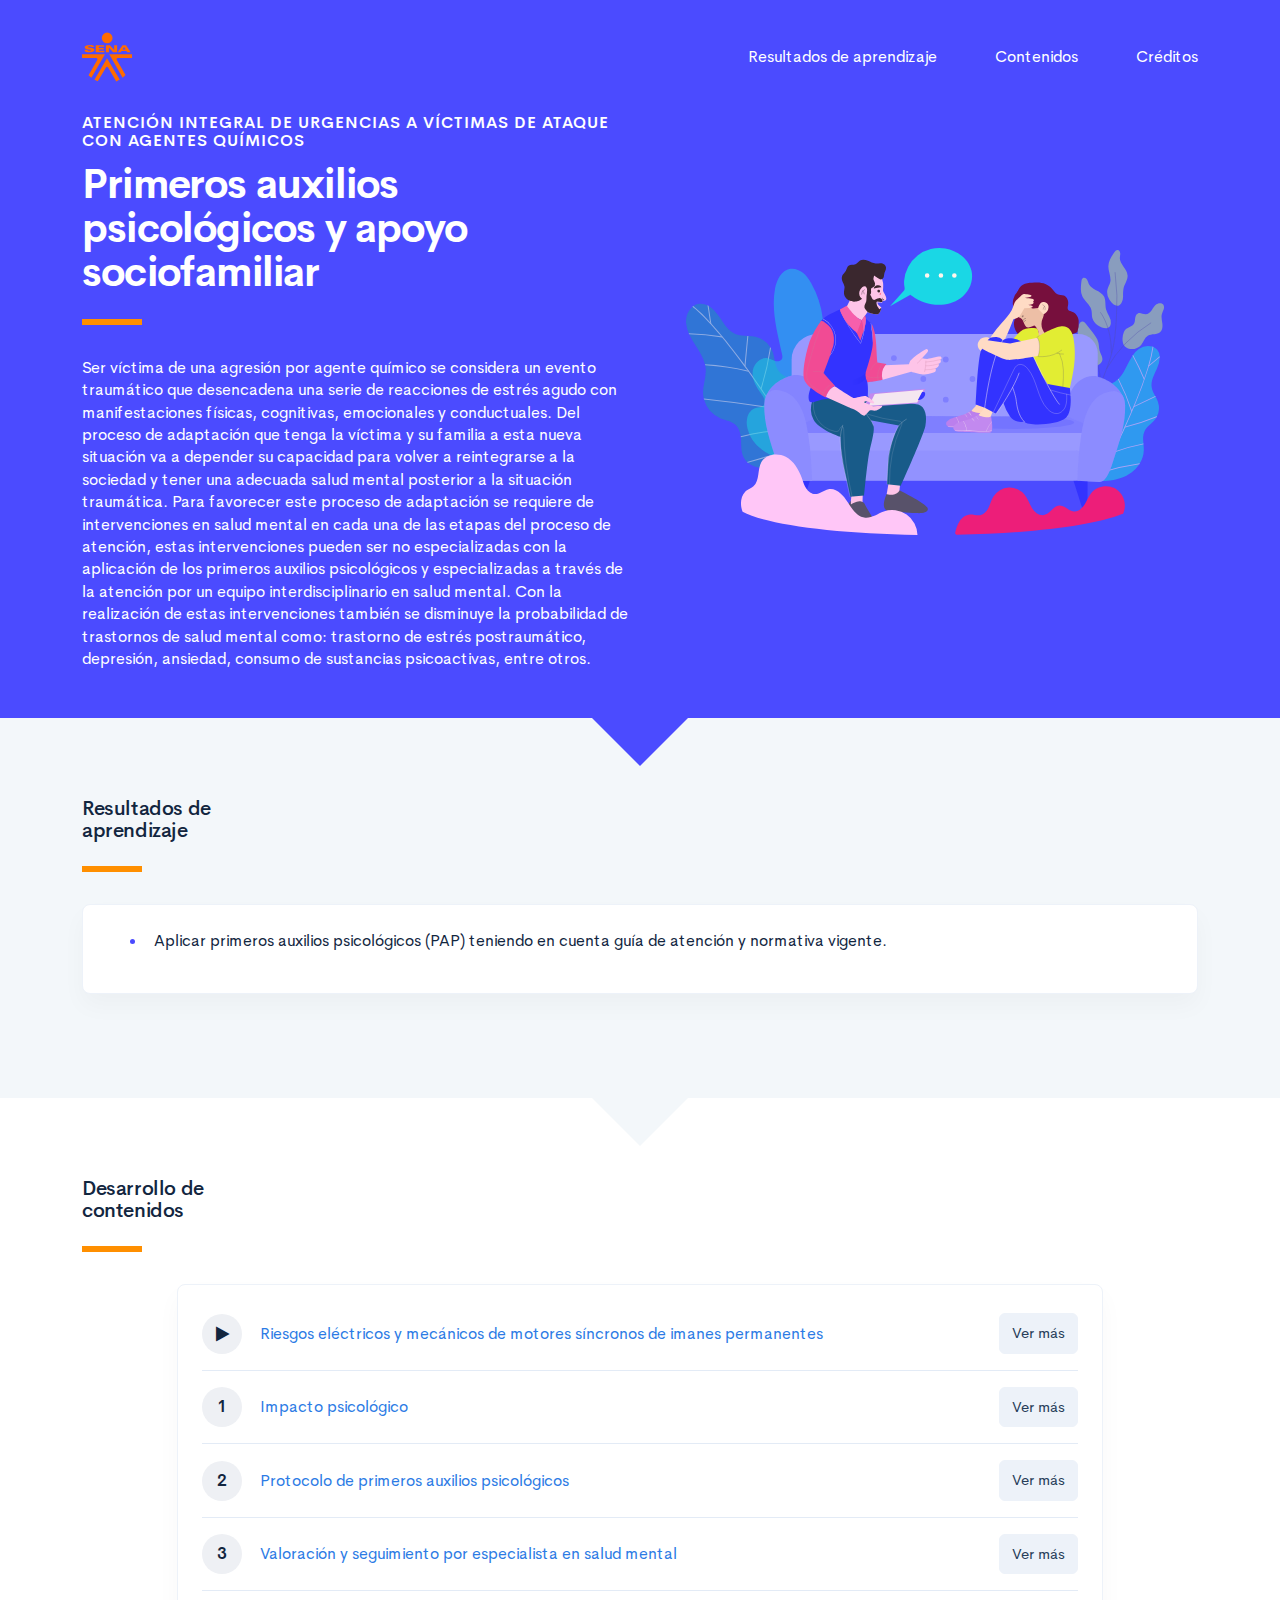
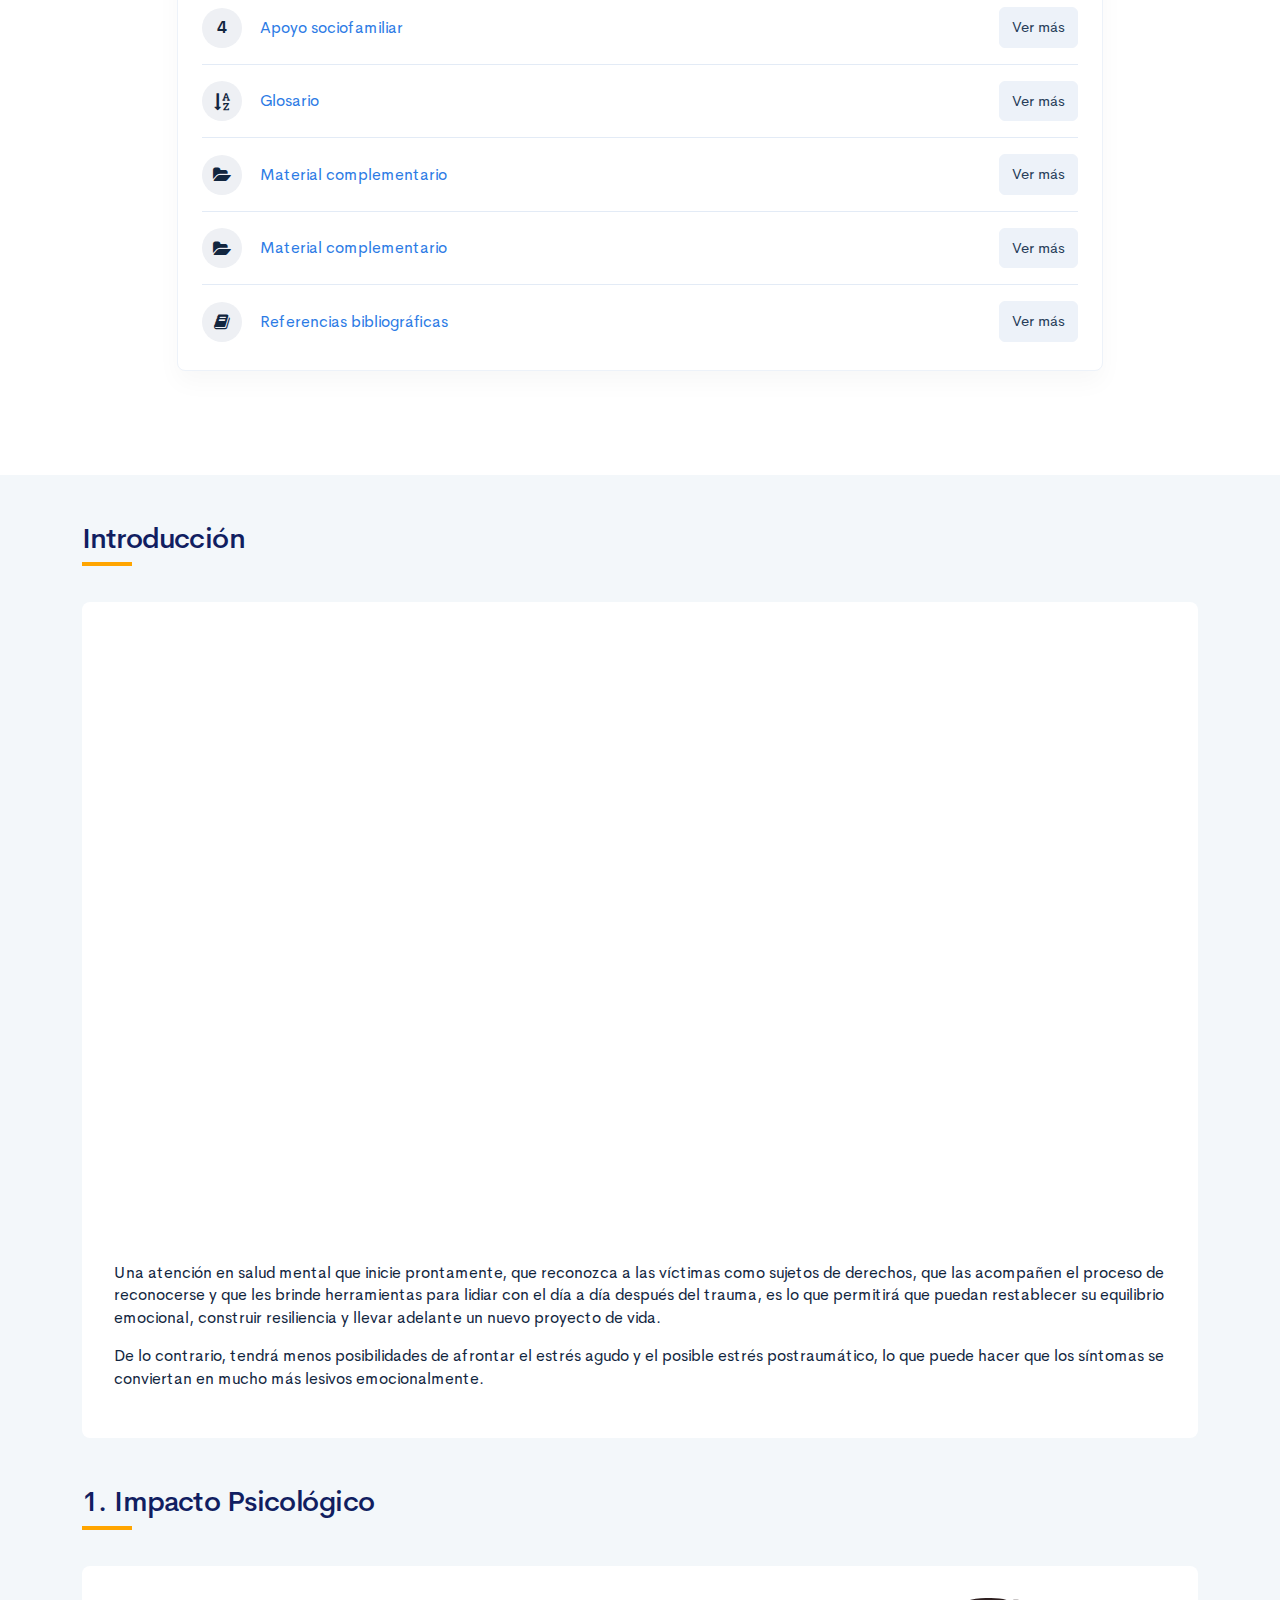
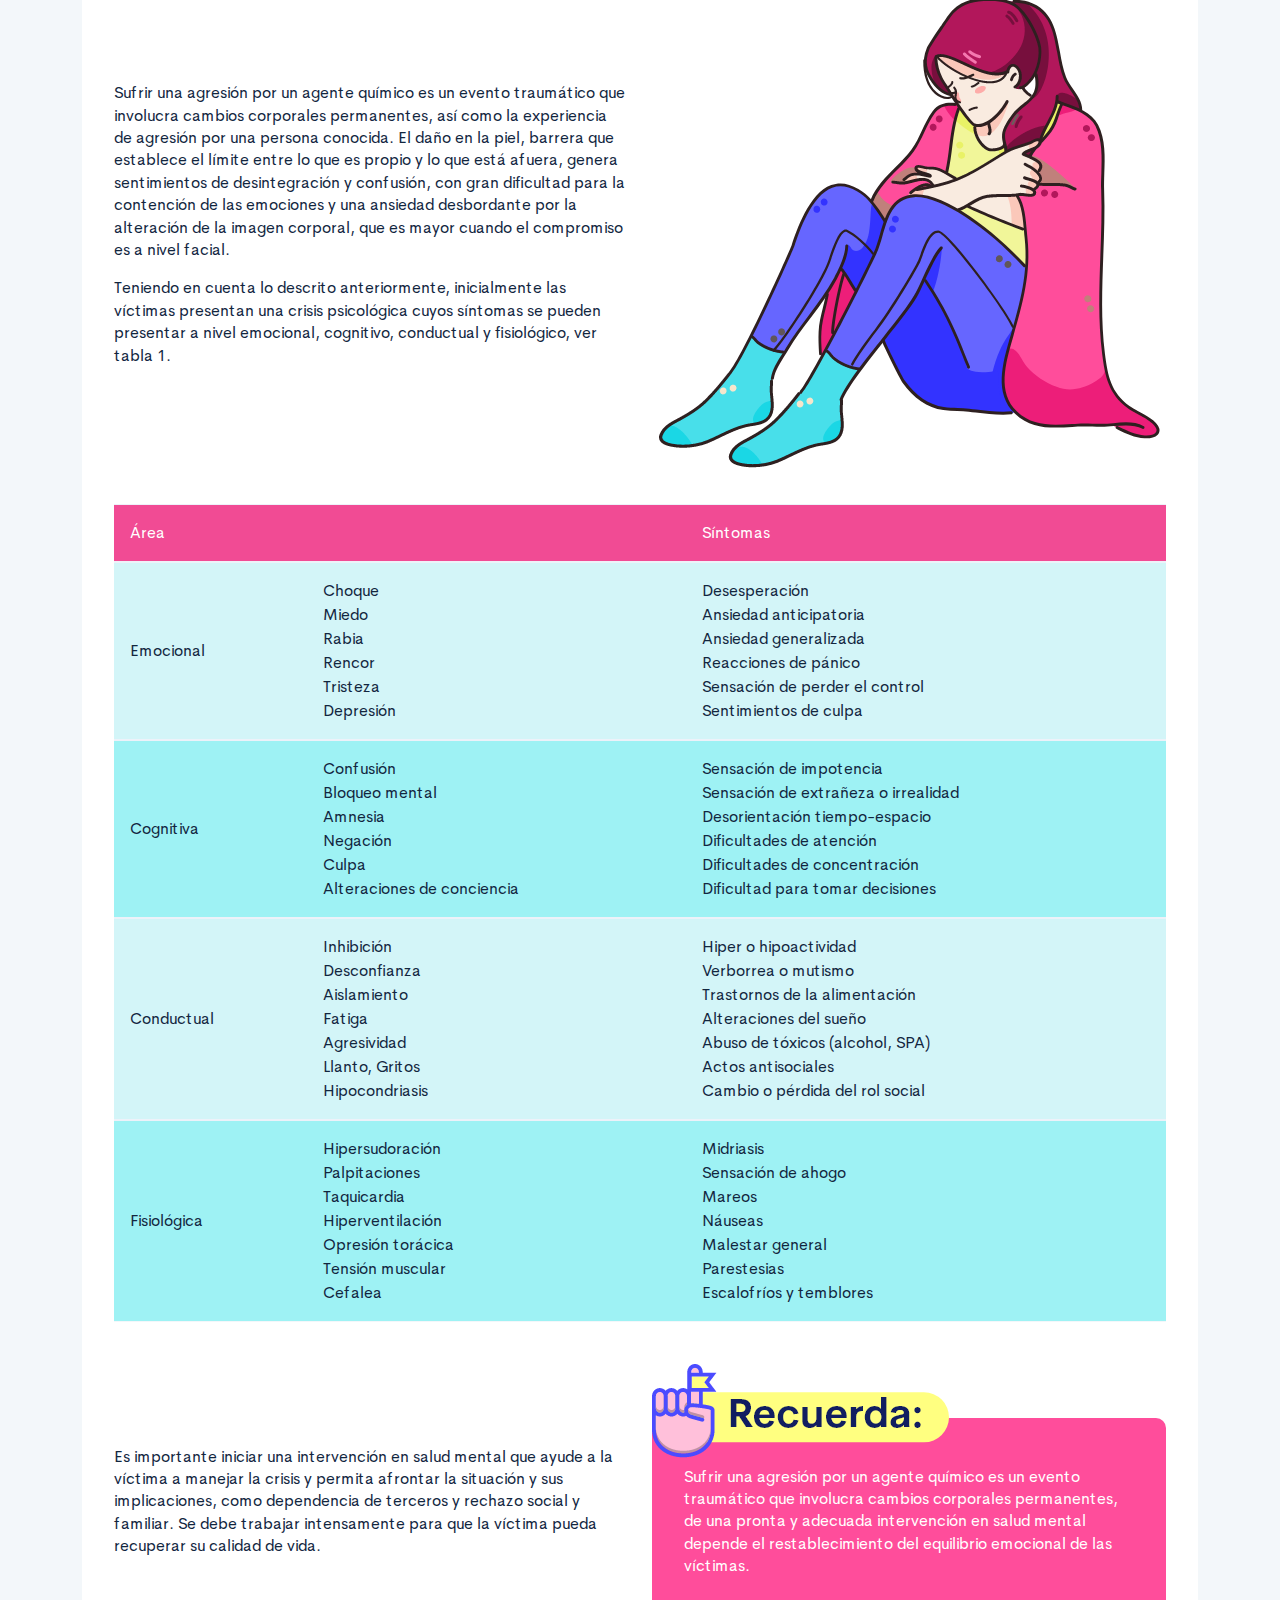
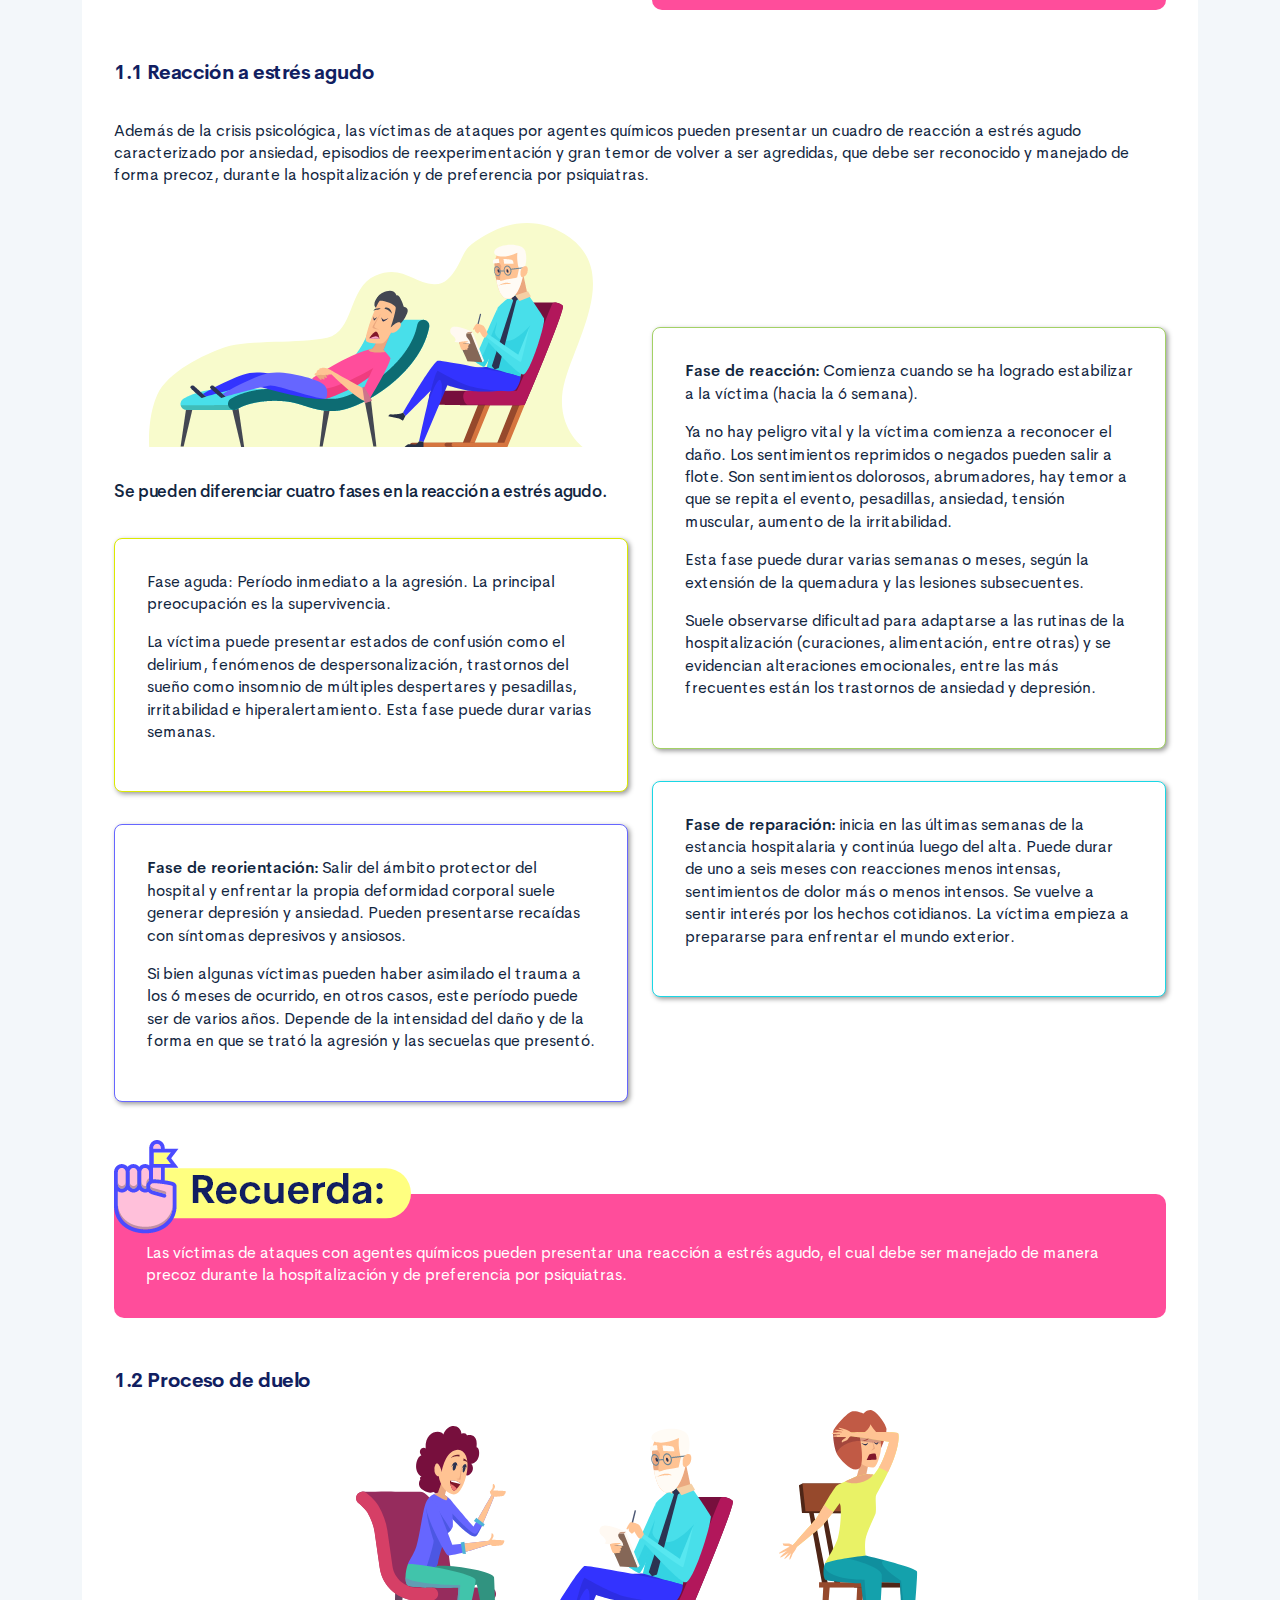
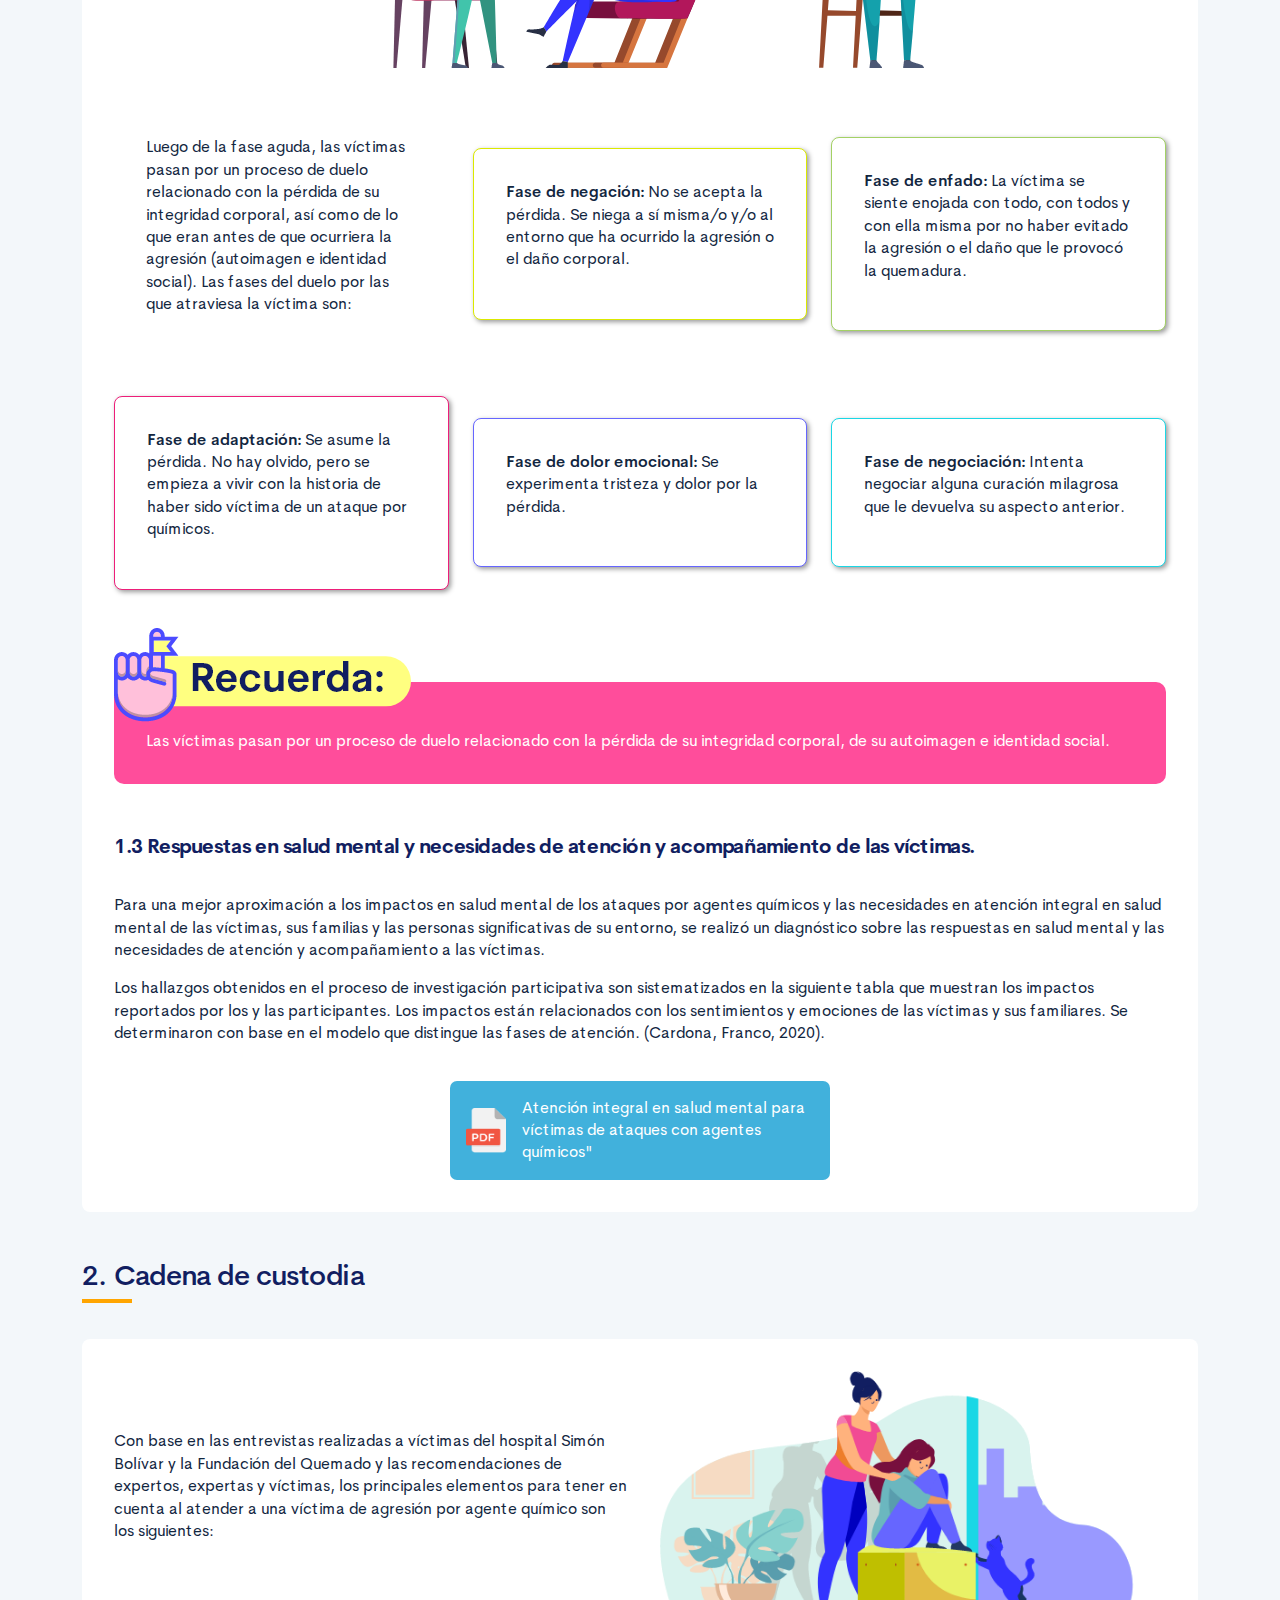
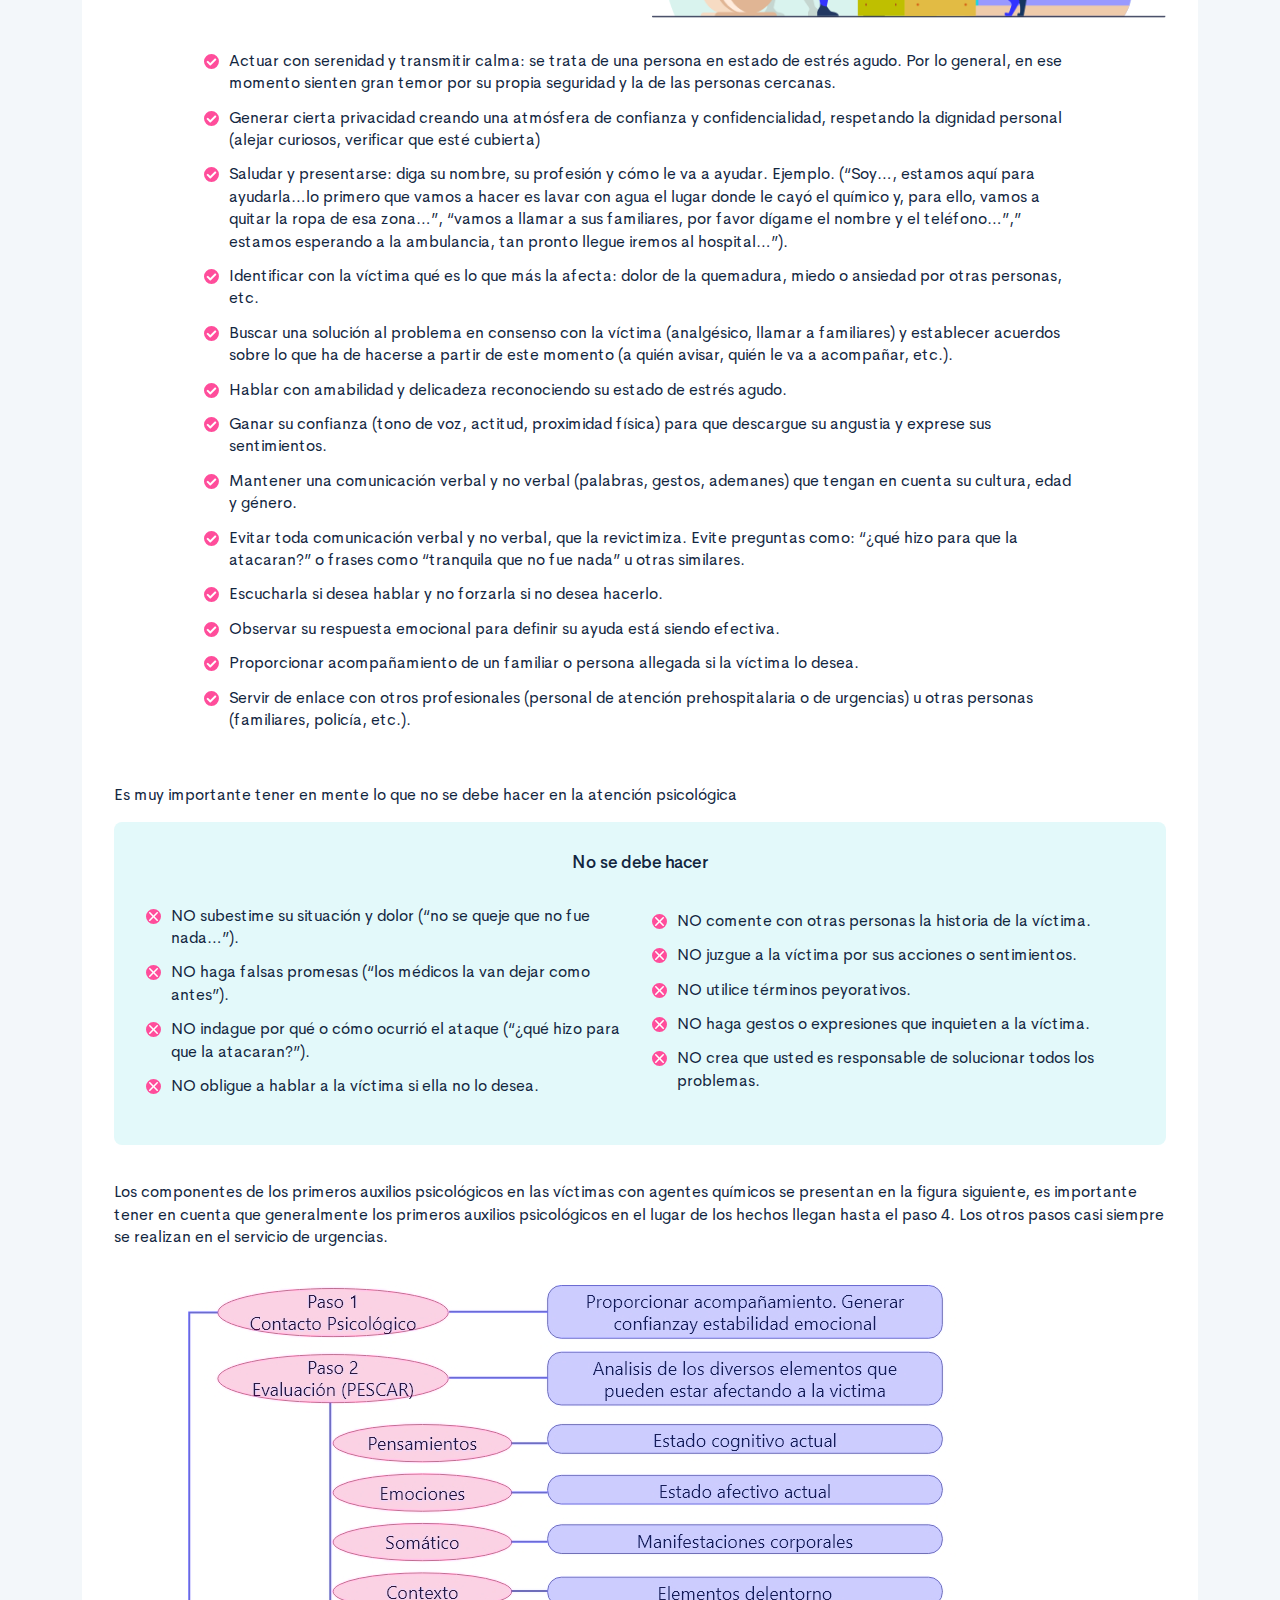
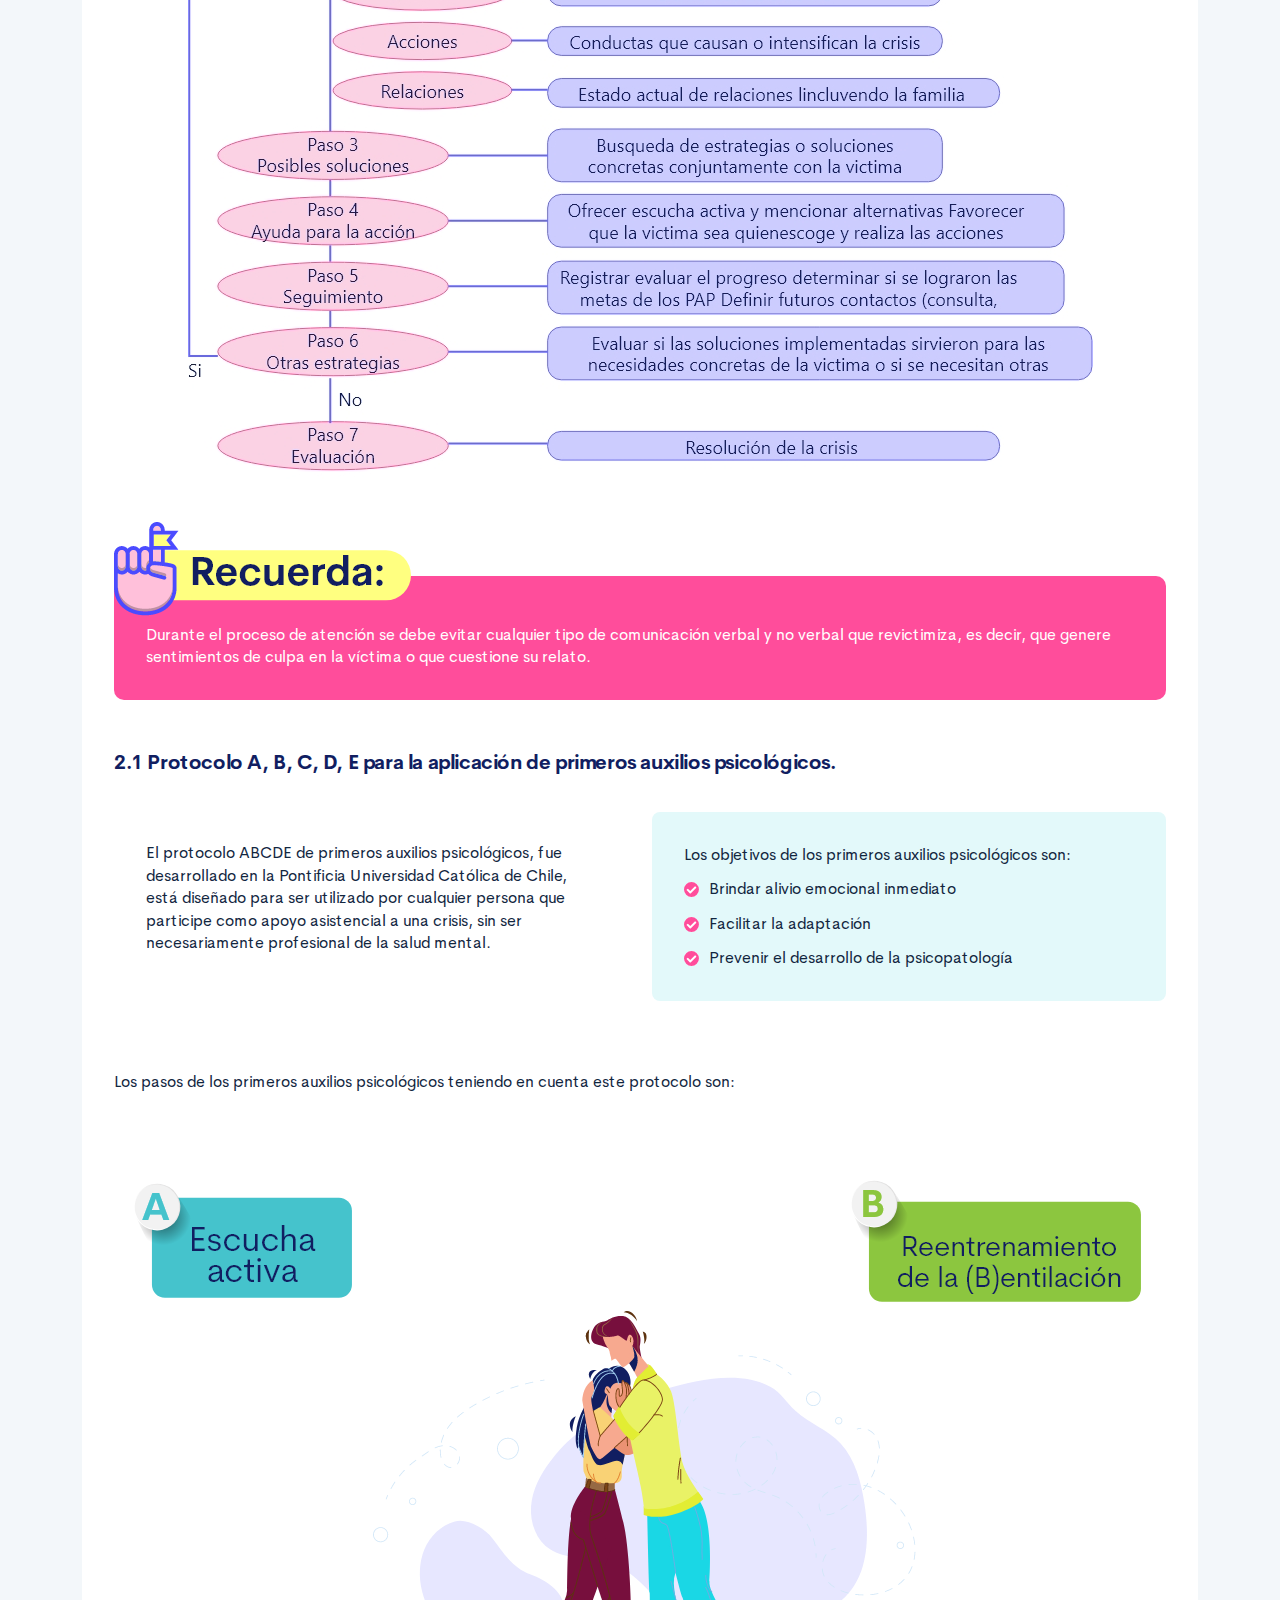
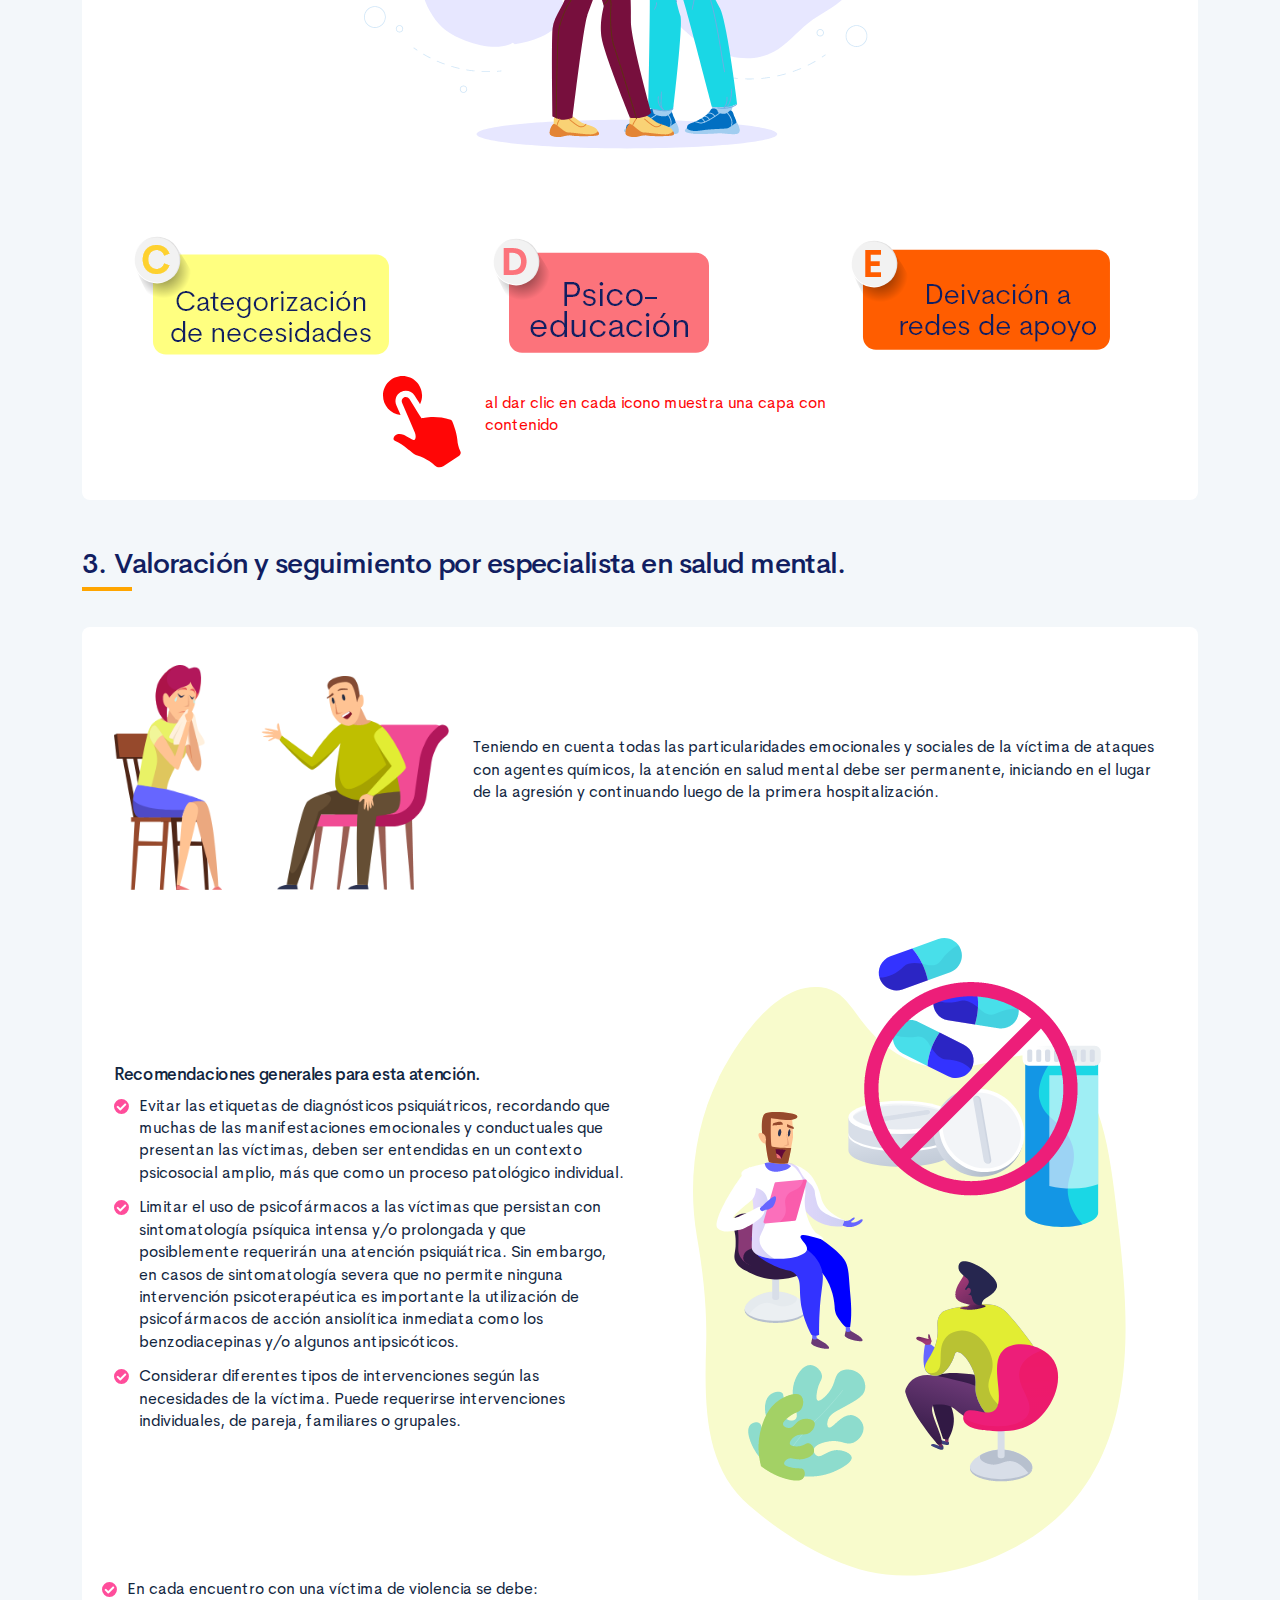
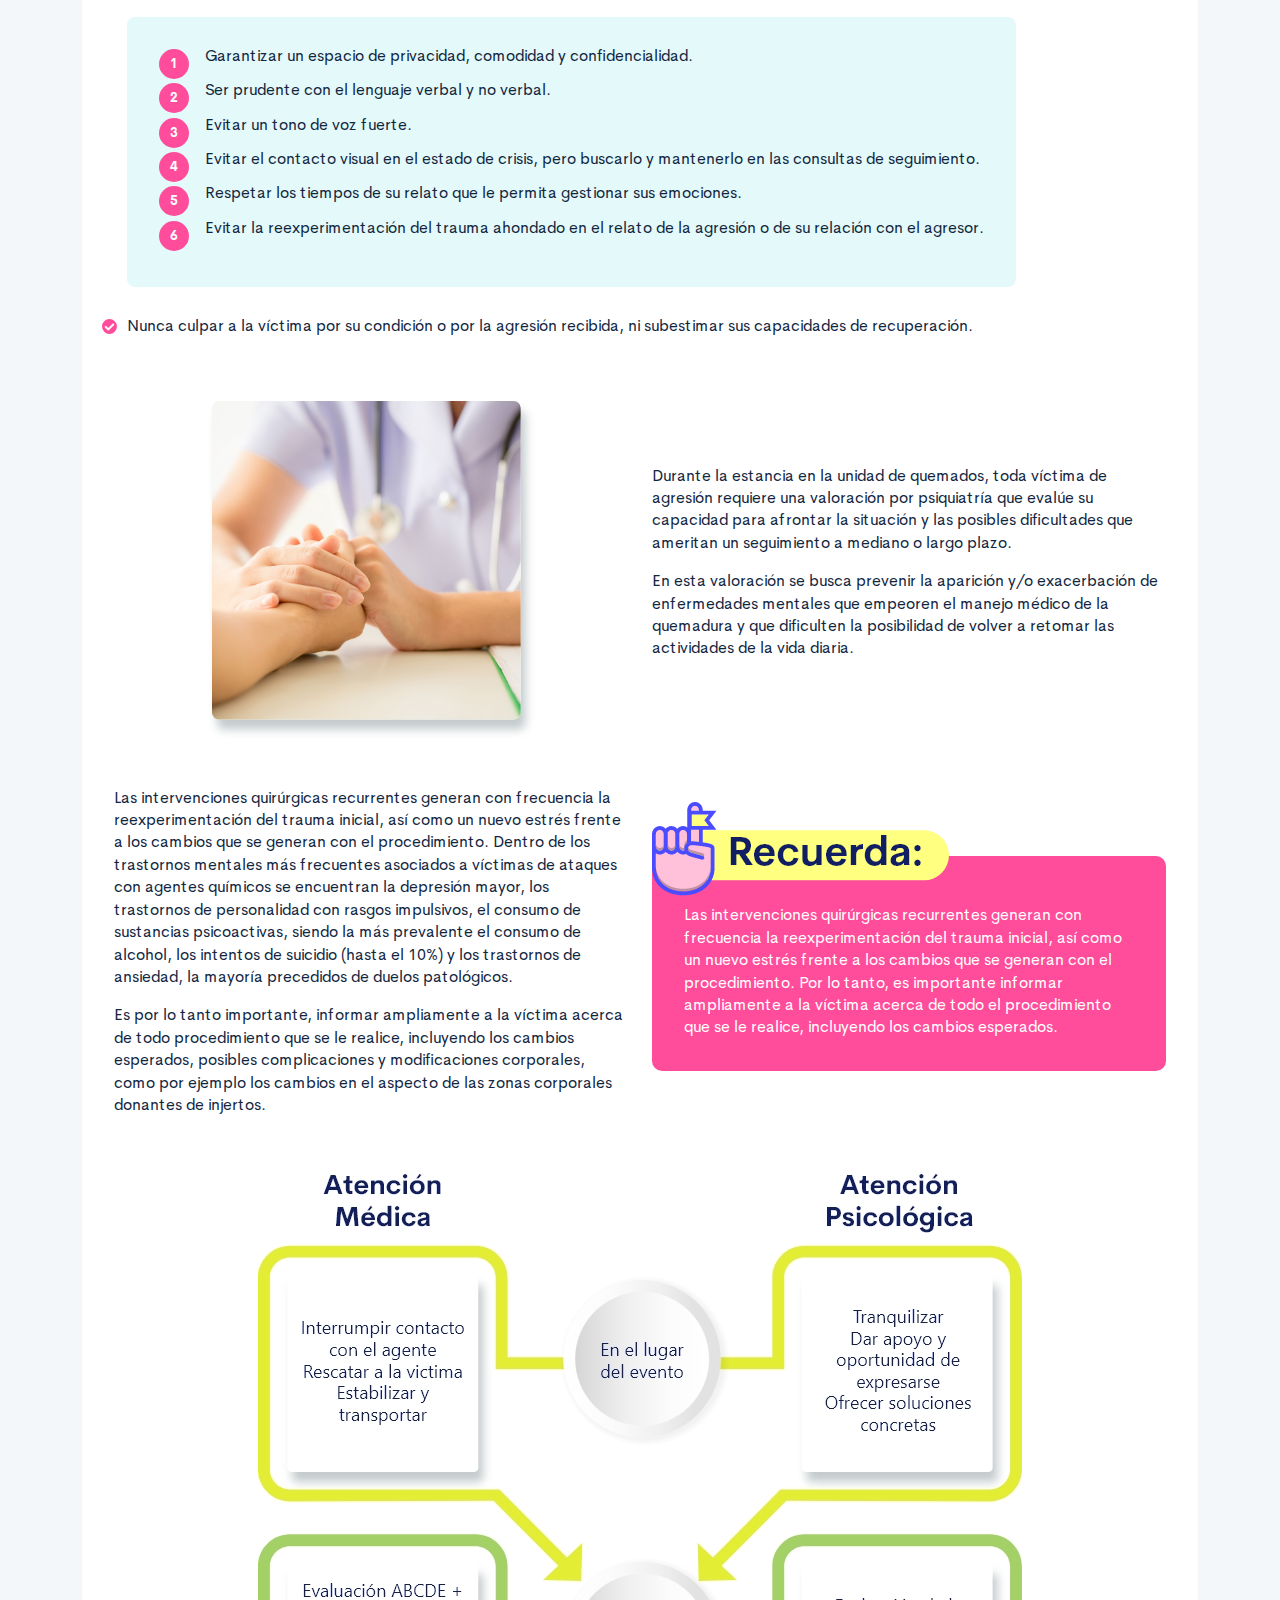
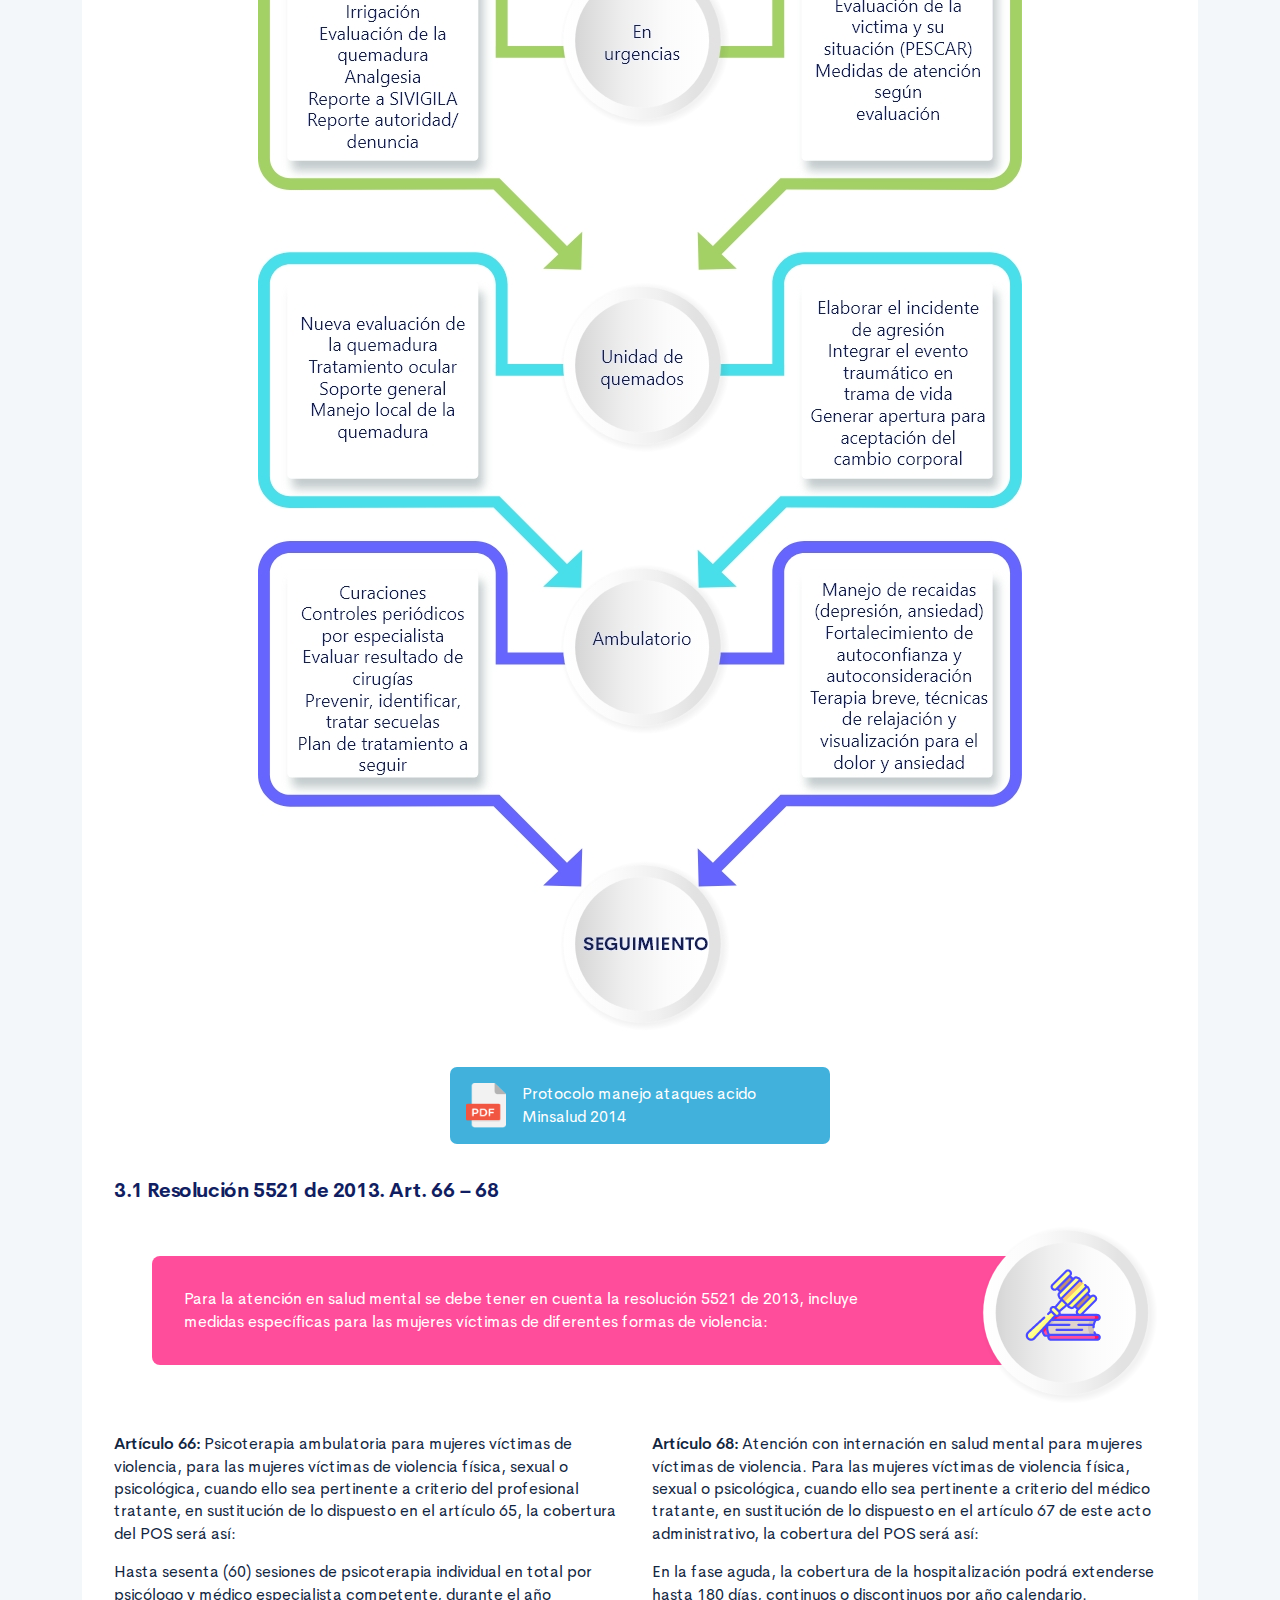
==== public/material.html @ aa9069ab "programación finalizada" ====
<!DOCTYPE html>
<html lang="es">
    <head>
        <meta charset="UTF-8">
        <meta name="viewport" content="width=device-width, user-scalable=no, initial-scale=1.0, maximum-scale=1.0, minimum-scale=1.0">
        <title>Primeros auxilios psicológicos y apoyo sociofamiliar</title>
        <meta meta name="description" content="Ser víctima de una agresión por agente químico se considera un evento traumático que desencadena una serie de reacciones de estrés agudo con manifestaciones físicas, cognitivas, emocionales y conductuales. Del proceso de adaptación que tenga la víctima y su familia a esta nueva situación va a depender su capacidad para volver a reintegrarse a la sociedad y tener una adecuada salud mental posterior a la situación traumática. Para favorecer este proceso de adaptación se requiere de intervenciones en salud mental en cada una de las etapas del proceso de atención, estas intervenciones pueden ser no especializadas con la aplicación de los primeros auxilios psicológicos y especializadas a través de la atención por un equipo interdisciplinario en salud mental. Con la realización de estas intervenciones también se disminuye la probabilidad de trastornos de salud mental como: trastorno de estrés postraumático, depresión, ansiedad, consumo de sustancias psicoactivas, entre otros.">
        <link rel="icon" type="image/svg+xml" href="assets/images/logos/senaLogo.svg">
        <link rel="stylesheet" href="assets/fonts/feather/feather.css">
        <link rel="stylesheet" href="assets/fonts/fontawesome/css/font-awesome.css">
        <link href="assets/css/fancybox.css" rel="stylesheet">
        <link href="assets/css/animate.css" rel="stylesheet">
        <link rel="stylesheet" href="assets/css/main.css">
    </head>
    <body class="theme-dark page-header-textura" id="page-home">
        <header class="curso-presentacion page-header" id="CursoPresentacion">
            <div class="page-textura">
                <div class="container">
                    <div class="curso-topbar justify-content-center justify-content-md-between"><a class="curso-topbar__logo"><svg xmlns="http://www.w3.org/2000/svg" width="168.273" height="164.177" viewBox="0 0 168.273 164.177">
                                <path id="SENA_LOGO" data-name="SENA LOGO" d="M85.349,1a18.09,18.09,0,1,0,18.09,18.09h0A18.1,18.1,0,0,0,85.349,1ZM25.617,42.983a33.722,33.722,0,0,0-9.386,1.024,11.156,11.156,0,0,0-5.12,2.56A5.346,5.346,0,0,0,10.086,52.2c.683,1.707,2.56,2.9,4.608,3.584,4.437,1.536,9.386,1.877,13.994,2.731a5.1,5.1,0,0,1,2.389,1.024,1.369,1.369,0,0,1-.683,2.048,9.146,9.146,0,0,1-5.291.683A8.354,8.354,0,0,1,20.5,61.244a1.962,1.962,0,0,1-.853-2.389H9.233A7.663,7.663,0,0,0,10.6,63.463a7.59,7.59,0,0,0,4.267,2.389A28.541,28.541,0,0,0,23.4,66.876,52.426,52.426,0,0,0,35,66.023a11.043,11.043,0,0,0,5.8-2.9,5.358,5.358,0,0,0-1.365-8.533,21.267,21.267,0,0,0-5.8-2.048c-3.072-.683-5.973-1.024-9.045-1.536a9.114,9.114,0,0,1-3.072-.853,1.226,1.226,0,0,1,0-2.219,9.369,9.369,0,0,1,4.437-.683,10.554,10.554,0,0,1,4.608.853A1.877,1.877,0,0,1,31.59,49.81h9.9a5.669,5.669,0,0,0-1.195-3.584A8.875,8.875,0,0,0,35.515,43.5c-3.584-.341-6.827-.512-9.9-.512Zm21.333.683V67.217H75.792V62.1H57.531V57.489H73.744V52.54H57.531V48.786H75.109v-5.12Zm47.615,0H81.253V67.217H91.322V51.346l13.824,15.872h13.824V43.666H108.9v15.7Zm42.495,0L120.676,67.217h10.581l2.56-4.267H150.2l2.389,4.267h11.776l-15.53-23.551ZM142.35,49.3l5.12,8.533h-10.41ZM.7,74.044l.171,12.8L49,86.673c2.389.512,3.925,2.048,3.413,5.8l-29.7,51.711,9.557,9.045L78.01,74.044Zm91.646,0L137.4,152.89l9.9-8.874L117.433,92.3c-.512-3.584.853-5.291,3.413-5.8l48.127.171V74.044ZM84.837,87.185,42.512,159.546l11.264,5.461,28.159-47.615a4.283,4.283,0,0,1,2.9-1.195,4.681,4.681,0,0,1,3.072,1.195l28.159,47.786,11.605-5.973Z" transform="translate(-0.7 -1)" fill="#FF6B00" />
                            </svg>
                        </a><a class="curso-topbar__menubar collapsed btn-menu-responsive d-none" data-toggle="collapse" href="#curso-topbar__nav" aria-expanded="false"><span></span><span></span><span></span></a>
                        <nav class="curso-topbar__nav collapse show d-none d-md-block" id="curso-topbar__nav">
                            <ul class="curso-topbar__list">
                                <li class="curso-topbar__item"><a class="curso-topbar__link" href="#ResultadosAprendizaje"><span class="text-white">Resultados de aprendizaje</span></a></li>
                                <li class="curso-topbar__item"><a class="curso-topbar__link" href="#IndiceTematico"><span class="text-white">Contenidos</span></a></li>
                                <li class="curso-topbar__item"><a class="curso-topbar__link" href="#Creditos"><span class="text-white">Créditos</span></a></li>
                            </ul>
                        </nav>
                    </div>
                    <div class="curso-portada">
                        <div class="row align-items-center">
                            <div class="col-12 col-lg-6">
                                <h3 class="curso-subtitulo" id="curso-titulo-componente">Atención integral de urgencias a víctimas de ataque con agentes químicos</h3>
                                <h1 class="curso-titulo" id="curso-titulo-tema">Primeros auxilios psicológicos y apoyo sociofamiliar</h1>
                                <div class="brand-line-primary"></div>
                                <p class="curso-descripcion">Ser víctima de una agresión por agente químico se considera un evento traumático que desencadena una serie de reacciones de estrés agudo con manifestaciones físicas, cognitivas, emocionales y conductuales. Del proceso de adaptación que tenga la víctima y su familia a esta nueva situación va a depender su capacidad para volver a reintegrarse a la sociedad y tener una adecuada salud mental posterior a la situación traumática. Para favorecer este proceso de adaptación se requiere de intervenciones en salud mental en cada una de las etapas del proceso de atención, estas intervenciones pueden ser no especializadas con la aplicación de los primeros auxilios psicológicos y especializadas a través de la atención por un equipo interdisciplinario en salud mental. Con la realización de estas intervenciones también se disminuye la probabilidad de trastornos de salud mental como: trastorno de estrés postraumático, depresión, ansiedad, consumo de sustancias psicoactivas, entre otros. </p>
                            </div>
                            <div class="col-12 col-lg-6 text-center">
                                <div class="d-none d-lg-block"><img class="curso-imagen" src="assets/images/header/header_media.svg" /></div>
                            </div>
                        </div>
                    </div>
                </div>
            </div>
        </header>
        <section class="curso-resultados section bg-base-light" id="ResultadosAprendizaje">
            <div class="container">
                <h2> Resultados de <br>aprendizaje</h2>
                <div class="brand-line-primary"></div>
                <div class="card resultado-item">
                    <div class="card-body">
                        <ul class="bg-color-dark">
                            <li> <span>Aplicar primeros auxilios psicológicos (PAP) teniendo en cuenta guía de atención y normativa vigente.</span></li>
                        </ul>
                    </div>
                </div>
            </div>
        </section>
        <section class="curso-indice-tematico section" id="IndiceTematico">
            <div class="container">
                <h2>Desarrollo de <br>contenidos</h2>
                <div class="brand-line-primary"></div>
                <div class="row justify-content-center">
                    <div class="col-12 col-sm-10">
                        <div class="card wow flipInX" data-wow-delay=".4s">
                            <div class="card-body">
                                <ul class="list-group list-group-flush list my-n3 nav-temas">
                                    <li class="list-group-item nav-tema-item">
                                        <div class="row align-items-center">
                                            <div class="col-auto">
                                                <div class="avatar avatar-sm"><span class="nav-tema-item__icon avatar-title font-size-lg bg-secondary-soft rounded-circle text-primary font-weight-bold"> <i class="fa fa-play"></i></span></div>
                                            </div>
                                            <div class="col ml-n2"><span class="nav-tema-item__titulo"> <a href="#-intro">Riesgos eléctricos y mecánicos de motores síncronos de imanes permanentes</a></span></div>
                                            <div class="col-auto"> <a class="btn btn-light nav-tema-item__btn" href="#-intro">Ver más</a></div>
                                        </div>
                                    </li>
                                    <li class="list-group-item nav-tema-item">
                                        <div class="row align-items-center">
                                            <div class="col-auto">
                                                <div class="avatar avatar-sm"><span class="nav-tema-item__icon avatar-title font-size-lg bg-secondary-soft rounded-circle text-primary font-weight-bold">1</span></div>
                                            </div>
                                            <div class="col ml-n2"><span class="nav-tema-item__titulo"> <a href="#tema-1">Impacto psicológico</a></span></div>
                                            <div class="col-auto"> <a class="btn btn-light nav-tema-item__btn" href="#tema-1">Ver más</a></div>
                                        </div>
                                    </li>
                                    <li class="list-group-item nav-tema-item">
                                        <div class="row align-items-center">
                                            <div class="col-auto">
                                                <div class="avatar avatar-sm"><span class="nav-tema-item__icon avatar-title font-size-lg bg-secondary-soft rounded-circle text-primary font-weight-bold">2</span></div>
                                            </div>
                                            <div class="col ml-n2"><span class="nav-tema-item__titulo"> <a href="#tema-2">Protocolo de primeros auxilios psicológicos</a></span></div>
                                            <div class="col-auto"> <a class="btn btn-light nav-tema-item__btn" href="#tema-2">Ver más</a></div>
                                        </div>
                                    </li>
                                    <li class="list-group-item nav-tema-item">
                                        <div class="row align-items-center">
                                            <div class="col-auto">
                                                <div class="avatar avatar-sm"><span class="nav-tema-item__icon avatar-title font-size-lg bg-secondary-soft rounded-circle text-primary font-weight-bold">3</span></div>
                                            </div>
                                            <div class="col ml-n2"><span class="nav-tema-item__titulo"> <a href="#tema-3">Valoración y seguimiento por especialista en salud mental</a></span></div>
                                            <div class="col-auto"> <a class="btn btn-light nav-tema-item__btn" href="#tema-3">Ver más</a></div>
                                        </div>
                                    </li>
                                    <li class="list-group-item nav-tema-item">
                                        <div class="row align-items-center">
                                            <div class="col-auto">
                                                <div class="avatar avatar-sm"><span class="nav-tema-item__icon avatar-title font-size-lg bg-secondary-soft rounded-circle text-primary font-weight-bold">4</span></div>
                                            </div>
                                            <div class="col ml-n2"><span class="nav-tema-item__titulo"> <a href="#tema-4">Apoyo sociofamiliar</a></span></div>
                                            <div class="col-auto"> <a class="btn btn-light nav-tema-item__btn" href="#tema-4">Ver más</a></div>
                                        </div>
                                    </li>
                                    <li class="list-group-item nav-tema-item">
                                        <div class="row align-items-center">
                                            <div class="col-auto">
                                                <div class="avatar avatar-sm"><span class="nav-tema-item__icon avatar-title font-size-lg bg-secondary-soft rounded-circle text-primary font-weight-bold"> <i class="fa fa-sort-alpha-asc"></i></span></div>
                                            </div>
                                            <div class="col ml-n2"><span class="nav-tema-item__titulo"> <a href="#glosario">Glosario</a></span></div>
                                            <div class="col-auto"> <a class="btn btn-light nav-tema-item__btn" href="#glosario">Ver más</a></div>
                                        </div>
                                    </li>
                                    <li class="list-group-item nav-tema-item">
                                        <div class="row align-items-center">
                                            <div class="col-auto">
                                                <div class="avatar avatar-sm"><span class="nav-tema-item__icon avatar-title font-size-lg bg-secondary-soft rounded-circle text-primary font-weight-bold"> <i class="fa fa-folder-open"></i></span></div>
                                            </div>
                                            <div class="col ml-n2"><span class="nav-tema-item__titulo"> <a href="#anexos">Material complementario</a></span></div>
                                            <div class="col-auto"> <a class="btn btn-light nav-tema-item__btn" href="#anexos">Ver más</a></div>
                                        </div>
                                    </li>
                                    <li class="list-group-item nav-tema-item">
                                        <div class="row align-items-center">
                                            <div class="col-auto">
                                                <div class="avatar avatar-sm"><span class="nav-tema-item__icon avatar-title font-size-lg bg-secondary-soft rounded-circle text-primary font-weight-bold"> <i class="fa fa-folder-open"></i></span></div>
                                            </div>
                                            <div class="col ml-n2"><span class="nav-tema-item__titulo"> <a href="#anexos">Material complementario</a></span></div>
                                            <div class="col-auto"> <a class="btn btn-light nav-tema-item__btn" href="#anexos">Ver más</a></div>
                                        </div>
                                    </li>
                                    <li class="list-group-item nav-tema-item">
                                        <div class="row align-items-center">
                                            <div class="col-auto">
                                                <div class="avatar avatar-sm"><span class="nav-tema-item__icon avatar-title font-size-lg bg-secondary-soft rounded-circle text-primary font-weight-bold"> <i class="fa fa-book"></i></span></div>
                                            </div>
                                            <div class="col ml-n2"><span class="nav-tema-item__titulo"> <a href="#referencias">Referencias bibliográficas</a></span></div>
                                            <div class="col-auto"> <a class="btn btn-light nav-tema-item__btn" href="#referencias">Ver más</a></div>
                                        </div>
                                    </li>
                                </ul>
                            </div>
                        </div>
                    </div>
                </div>
            </div>
        </section>
        <section id="mainContent">
            <div id="-intro">
                <div class="container">
                    <div class="header-ecored">
                        <h1>Introducción</h1>
                    </div>
                    <div class="jumbotron bg-white">
                        <div class="embed-responsive embed-responsive-16by9"><iframe class="embed-responsive-item" width="560" height="315" src="https://www.youtube.com/embed/KUqhwhDrPks" frameborder="0" allow="accelerometer; encrypted-media; gyroscope; picture-in-picture" allowfullscreen=""> </iframe></div>
                        <p class="mt-5">Una atención en salud mental que inicie prontamente, que reconozca a las víctimas como sujetos de derechos, que las acompañen el proceso de reconocerse y que les brinde herramientas para lidiar con el día a día después del trauma, es lo que permitirá que puedan restablecer su equilibrio emocional, construir resiliencia y llevar adelante un nuevo proyecto de vida. </p>
                        <p>De lo contrario, tendrá menos posibilidades de afrontar el estrés agudo y el posible estrés postraumático, lo que puede hacer que los síntomas se conviertan en mucho más lesivos emocionalmente.</p>
                    </div>
                </div>
            </div>
            <div id="tema-1">
                <div class="container">
                    <div class="header-ecored">
                        <h1>1. Impacto Psicológico </h1>
                    </div>
                    <div class="jumbotron bg-white">
                        <div class="row justify-content-center align-items-center">
                            <div class="col-12 col-md-6">
                                <p>Sufrir una agresión por un agente químico es un evento traumático que involucra cambios corporales permanentes, así como la experiencia de agresión por una persona conocida. El daño en la piel, barrera que establece el límite entre lo que es propio y lo que está afuera, genera sentimientos de desintegración y confusión, con gran dificultad para la contención de las emociones y una ansiedad desbordante por la alteración de la imagen corporal, que es mayor cuando el compromiso es a nivel facial.</p>
                                <p>Teniendo en cuenta lo descrito anteriormente, inicialmente las víctimas presentan una crisis psicológica cuyos síntomas se pueden presentar a nivel emocional, cognitivo, conductual y fisiológico, ver tabla 1.</p>
                            </div>
                            <div class="col-12 col-md-6"><img class="img-a img-fluid" src="assets/images/pages/ilustraciones/img1.png"></div>
                        </div>
                        <table class="table mt-5">
                            <tbody>
                                <tr class="table-1">
                                    <td colspan="2"> Área
                                    <td>Síntomas</td>
                                </tr>
                            </tbody>
                            <tbody>
                                <tr>
                                    <td class="table-2_1">Emocional </td>
                                    <td class="table-2_1">Choque<br>Miedo<br>Rabia<br>Rencor<br>Tristeza<br>Depresión</td>
                                    <td class="table-2_1">Desesperación<br>Ansiedad anticipatoria<br>Ansiedad generalizada<br>Reacciones de pánico<br>Sensación de perder el control<br>Sentimientos de culpa</td>
                                </tr>
                            </tbody>
                            <tbody>
                                <tr>
                                    <td class="table-1_1">Cognitiva </td>
                                    <td class="table-1_1">Confusión<br>Bloqueo mental<br>Amnesia<br>Negación<br>Culpa<br>Alteraciones de conciencia</td>
                                    <td class="table-1_1">Sensación de impotencia<br>Sensación de extrañeza o irrealidad<br>Desorientación tiempo-espacio<br>Dificultades de atención<br>Dificultades de concentración<br>Dificultad para tomar decisiones</td>
                                </tr>
                            </tbody>
                            <tbody>
                                <tr>
                                    <td class="table-2_1">Conductual </td>
                                    <td class="table-2_1">Inhibición<br>Desconfianza<br>Aislamiento<br>Fatiga<br>Agresividad<br>Llanto, Gritos<br>Hipocondriasis</td>
                                    <td class="table-2_1">Hiper o hipoactividad<br>Verborrea o mutismo<br>Trastornos de la alimentación<br>Alteraciones del sueño<br>Abuso de tóxicos (alcohol, SPA)<br>Actos antisociales<br>Cambio o pérdida del rol social </td>
                                </tr>
                            </tbody>
                            <tbody>
                                <tr>
                                    <td class="table-1_1">Fisiológica </td>
                                    <td class="table-1_1">Hipersudoración<br>Palpitaciones<br>Taquicardia<br>Hiperventilación<br>Opresión torácica<br>Tensión muscular<br>Cefalea</td>
                                    <td class="table-1_1">Midriasis<br>Sensación de ahogo<br>Mareos<br>Náuseas<br>Malestar general<br>Parestesias<br>Escalofríos y temblores </td>
                                </tr>
                            </tbody>
                        </table>
                        <div class="row justify-content-center align-items-center mt-6">
                            <div class="col-12 col-md-6">
                                <p>Es importante iniciar una intervención en salud mental que ayude a la víctima a manejar la crisis y permita afrontar la situación y sus implicaciones, como dependencia de terceros y rechazo social y familiar. Se debe trabajar intensamente para que la víctima pueda recuperar su calidad de vida. </p>
                            </div>
                            <div class="col-12 col-md-6">
                                <div class="row z-sup">
                                    <div class="col-auto"><img class="i-left-1 img-fluid" src="assets/images/pages/ilustraciones/img6.png"></div>
                                </div>
                                <div class="row text-sup-1">
                                    <div class="col-12">
                                        <p class="bg-4 text-white">Sufrir una agresión por un agente químico es un evento traumático que involucra cambios corporales permanentes, de una pronta y adecuada intervención en salud mental depende el restablecimiento del equilibrio emocional de las víctimas. </p>
                                    </div>
                                </div>
                            </div>
                        </div>
                        <div class="sub-ecored mt-5" id="11">
                            <h2>1.1 Reacción a estrés agudo </h2>
                        </div>
                        <p class="mt-5">Además de la crisis psicológica, las víctimas de ataques por agentes químicos pueden presentar un cuadro de reacción a estrés agudo caracterizado por ansiedad, episodios de reexperimentación y gran temor de volver a ser agredidas, que debe ser reconocido y manejado de forma precoz, durante la hospitalización y de preferencia por psiquiatras. </p>
                        <div class="row justify-content-center align-items-center mt-5">
                            <div class="col-12 col-md-6"> <img class="img-a img-fluid" src="assets/images/pages/ilustraciones/img2.png">
                                <h3 class="mt-5">Se pueden diferenciar cuatro fases en la reacción a estrés agudo. </h3>
                                <div class="jumbotron bg-white b1 mt-5">
                                    <P>
                                        <stronng>Fase aguda:</stronng> Período inmediato a la agresión. La principal preocupación es la supervivencia.
                                    </P>
                                    <p>La víctima puede presentar estados de confusión como el delirium, fenómenos de despersonalización, trastornos del sueño como insomnio de múltiples despertares y pesadillas, irritabilidad e hiperalertamiento. Esta fase puede durar varias semanas. </p>
                                </div>
                                <div class="jumbotron bg-white b3">
                                    <p><strong>Fase de reorientación:</strong> Salir del ámbito protector del hospital y enfrentar la propia deformidad corporal suele generar depresión y ansiedad. Pueden presentarse recaídas con síntomas depresivos y ansiosos. </p>
                                    <p>Si bien algunas víctimas pueden haber asimilado el trauma a los 6 meses de ocurrido, en otros casos, este período puede ser de varios años. Depende de la intensidad del daño y de la forma en que se trató la agresión y las secuelas que presentó.</p>
                                </div>
                            </div>
                            <div class="col-12 col-md-6">
                                <div class="jumbotron bg-white b2">
                                    <p><strong>Fase de reacción: </strong>Comienza cuando se ha logrado estabilizar a la víctima (hacia la 6 semana).</p>
                                    <p>Ya no hay peligro vital y la víctima comienza a reconocer el daño. Los sentimientos reprimidos o negados pueden salir a flote. Son sentimientos dolorosos, abrumadores, hay temor a que se repita el evento, pesadillas, ansiedad, tensión muscular, aumento de la irritabilidad. </p>
                                    <p>Esta fase puede durar varias semanas o meses, según la extensión de la quemadura y las lesiones subsecuentes. </p>
                                    <p>Suele observarse dificultad para adaptarse a las rutinas de la hospitalización (curaciones, alimentación, entre otras) y se evidencian alteraciones emocionales, entre las más frecuentes están los trastornos de ansiedad y depresión. </p>
                                </div>
                                <div class="jumbotron bg-white b4">
                                    <p><strong>Fase de reparación: </strong>inicia en las últimas semanas de la estancia hospitalaria y continúa luego del alta. Puede durar de uno a seis meses con reacciones menos intensas, sentimientos de dolor más o menos intensos. Se vuelve a sentir interés por los hechos cotidianos. La víctima empieza a prepararse para enfrentar el mundo exterior. </p>
                                </div>
                            </div>
                        </div>
                        <div class="row z-sup mt-5">
                            <div class="col-auto"><img class="i-left-1 img-fluid" src="assets/images/pages/ilustraciones/img6.png"></div>
                        </div>
                        <div class="row text-sup-1">
                            <div class="col-12">
                                <p class="bg-4 text-white">Las víctimas de ataques con agentes químicos pueden presentar una reacción a estrés agudo, el cual debe ser manejado de manera precoz durante la hospitalización y de preferencia por psiquiatras.</p>
                            </div>
                        </div>
                        <div class="sub-ecored mt-5" id="12">
                            <h2>1.2 Proceso de duelo </h2>
                        </div><img class="img-a img-fluid" src="assets/images/pages/ilustraciones/img3.png">
                        <div class="row justify-content-center align-items-center mt-5">
                            <div class="col-12 col-md-4">
                                <div class="jumbotron bg-white">
                                    <p>Luego de la fase aguda, las víctimas pasan por un proceso de duelo relacionado con la pérdida de su integridad corporal, así como de lo que eran antes de que ocurriera la agresión (autoimagen e identidad social). Las fases del duelo por las que atraviesa la víctima son: </p>
                                </div>
                            </div>
                            <div class="col-12 col-md-4">
                                <div class="jumbotron bg-white b1">
                                    <p><strong>Fase de negación:</strong> No se acepta la pérdida. Se niega a sí misma/o y/o al entorno que ha ocurrido la agresión o el daño corporal. </p>
                                </div>
                            </div>
                            <div class="col-12 col-md-4">
                                <div class="jumbotron bg-white b2">
                                    <p><strong>Fase de enfado:</strong> La víctima se siente enojada con todo, con todos y con ella misma por no haber evitado la agresión o el daño que le provocó la quemadura. </p>
                                </div>
                            </div>
                        </div>
                        <div class="row justify-content-center align-items-center">
                            <div class="col-12 col-md-4">
                                <div class="jumbotron bg-white b5">
                                    <p><strong>Fase de adaptación:</strong> Se asume la pérdida. No hay olvido, pero se empieza a vivir con la historia de haber sido víctima de un ataque por químicos. </p>
                                </div>
                            </div>
                            <div class="col-12 col-md-4">
                                <div class="jumbotron bg-white b3">
                                    <p><strong>Fase de dolor emocional:</strong> Se experimenta tristeza y dolor por la pérdida. </p>
                                </div>
                            </div>
                            <div class="col-12 col-md-4">
                                <div class="jumbotron bg-white b4">
                                    <p><strong>Fase de negociación:</strong> Intenta negociar alguna curación milagrosa que le devuelva su aspecto anterior. </p>
                                </div>
                            </div>
                        </div>
                        <div class="row z-sup mt-5">
                            <div class="col-auto"><img class="i-left-1 img-fluid" src="assets/images/pages/ilustraciones/img6.png"></div>
                        </div>
                        <div class="row text-sup-1">
                            <div class="col-12">
                                <p class="bg-4 text-white">Las víctimas pasan por un proceso de duelo relacionado con la pérdida de su integridad corporal, de su autoimagen e identidad social. </p>
                            </div>
                        </div>
                        <div class="sub-ecored mt-5" id="13">
                            <h2>1.3 Respuestas en salud mental y necesidades de atención y acompañamiento de las víctimas. </h2>
                        </div>
                        <p class="mt-5">Para una mejor aproximación a los impactos en salud mental de los ataques por agentes químicos y las necesidades en atención integral en salud mental de las víctimas, sus familias y las personas significativas de su entorno, se realizó un diagnóstico sobre las respuestas en salud mental y las necesidades de atención y acompañamiento a las víctimas. </p>
                        <p>Los hallazgos obtenidos en el proceso de investigación participativa son sistematizados en la siguiente tabla que muestran los impactos reportados por los y las participantes. Los impactos están relacionados con los sentimientos y emociones de las víctimas y sus familiares. Se determinaron con base en el modelo que distingue las fases de atención. (Cardona, Franco, 2020).</p>
                        <div class="row justify-content-center align-items-center mt-5">
                            <div class="col-auto"><a class="media-link" href="media/documentos/Atencion_integral_en_salud_mental_para_victimas_de_ataques_con_agentes_quimicos.pdf" target="_blank"><img class="media-link-icon" src="assets/images/pages/ilustraciones/pdf.png" alt="">
                                    <div class="media-link-title">
                                        <p>Atención integral en salud mental para víctimas de ataques con agentes químicos" </p>
                                    </div>
                                </a></div>
                        </div>
                    </div>
                </div>
            </div>
            <div id="tema-2">
                <div class="container">
                    <div class="header-ecored">
                        <h1>2. Cadena de custodia</h1>
                    </div>
                    <div class="jumbotron bg-white">
                        <div class="row justify-content-center align-items-center">
                            <div class="col-12 col-md-6">
                                <p>Con base en las entrevistas realizadas a víctimas del hospital Simón Bolívar y la Fundación del Quemado y las recomendaciones de expertos, expertas y víctimas, los principales elementos para tener en cuenta al atender a una víctima de agresión por agente químico son los siguientes:</p>
                            </div>
                            <div class="col-12 col-md-6"><img class="img-a img-fluid" src="assets/images/pages/ilustraciones/img4.png"></div>
                        </div>
                        <div class="row justify-content-center align-items-center mt-5">
                            <div class="col-10">
                                <div class="list">
                                    <div class="list__item">
                                        <div class="list__item__icon"><img class="img-a img-fluid" src="assets/images/pages/ilustraciones/v3.svg"></div>
                                    </div>
                                    <div class="list__txt">
                                        <p class="m-top">Actuar con serenidad y transmitir calma: se trata de una persona en estado de estrés agudo. Por lo general, en ese momento sienten gran temor por su propia seguridad y la de las personas cercanas. </p>
                                    </div>
                                </div>
                                <div class="list">
                                    <div class="list__item">
                                        <div class="list__item__icon"><img class="img-a img-fluid" src="assets/images/pages/ilustraciones/v3.svg"></div>
                                    </div>
                                    <div class="list__txt">
                                        <p class="m-top">Generar cierta privacidad creando una atmósfera de confianza y confidencialidad, respetando la dignidad personal (alejar curiosos, verificar que esté cubierta)</p>
                                    </div>
                                </div>
                                <div class="list">
                                    <div class="list__item">
                                        <div class="list__item__icon"><img class="img-a img-fluid" src="assets/images/pages/ilustraciones/v3.svg"></div>
                                    </div>
                                    <div class="list__txt">
                                        <p class="m-top">Saludar y presentarse: diga su nombre, su profesión y cómo le va a ayudar. Ejemplo. (“Soy…, estamos aquí para ayudarla…lo primero que vamos a hacer es lavar con agua el lugar donde le cayó el químico y, para ello, vamos a quitar la ropa de esa zona…”, “vamos a llamar a sus familiares, por favor dígame el nombre y el teléfono…”,” estamos esperando a la ambulancia, tan pronto llegue iremos al hospital…”).</p>
                                    </div>
                                </div>
                                <div class="list">
                                    <div class="list__item">
                                        <div class="list__item__icon"><img class="img-a img-fluid" src="assets/images/pages/ilustraciones/v3.svg"></div>
                                    </div>
                                    <div class="list__txt">
                                        <p class="m-top">Identificar con la víctima qué es lo que más la afecta: dolor de la quemadura, miedo o ansiedad por otras personas, etc.</p>
                                    </div>
                                </div>
                                <div class="list">
                                    <div class="list__item">
                                        <div class="list__item__icon"><img class="img-a img-fluid" src="assets/images/pages/ilustraciones/v3.svg"></div>
                                    </div>
                                    <div class="list__txt">
                                        <p class="m-top">Buscar una solución al problema en consenso con la víctima (analgésico, llamar a familiares) y establecer acuerdos sobre lo que ha de hacerse a partir de este momento (a quién avisar, quién le va a acompañar, etc.).</p>
                                    </div>
                                </div>
                                <div class="list">
                                    <div class="list__item">
                                        <div class="list__item__icon"><img class="img-a img-fluid" src="assets/images/pages/ilustraciones/v3.svg"></div>
                                    </div>
                                    <div class="list__txt">
                                        <p class="m-top">Hablar con amabilidad y delicadeza reconociendo su estado de estrés agudo. </p>
                                    </div>
                                </div>
                                <div class="list">
                                    <div class="list__item">
                                        <div class="list__item__icon"><img class="img-a img-fluid" src="assets/images/pages/ilustraciones/v3.svg"></div>
                                    </div>
                                    <div class="list__txt">
                                        <p class="m-top">Ganar su confianza (tono de voz, actitud, proximidad física) para que descargue su angustia y exprese sus sentimientos.</p>
                                    </div>
                                </div>
                                <div class="list">
                                    <div class="list__item">
                                        <div class="list__item__icon"><img class="img-a img-fluid" src="assets/images/pages/ilustraciones/v3.svg"></div>
                                    </div>
                                    <div class="list__txt">
                                        <p class="m-top">Mantener una comunicación verbal y no verbal (palabras, gestos, ademanes) que tengan en cuenta su cultura, edad y género. </p>
                                    </div>
                                </div>
                                <div class="list">
                                    <div class="list__item">
                                        <div class="list__item__icon"><img class="img-a img-fluid" src="assets/images/pages/ilustraciones/v3.svg"></div>
                                    </div>
                                    <div class="list__txt">
                                        <p class="m-top">Evitar toda comunicación verbal y no verbal, que la revictimiza. Evite preguntas como: “¿qué hizo para que la atacaran?” o frases como “tranquila que no fue nada” u otras similares. </p>
                                    </div>
                                </div>
                                <div class="list">
                                    <div class="list__item">
                                        <div class="list__item__icon"><img class="img-a img-fluid" src="assets/images/pages/ilustraciones/v3.svg"></div>
                                    </div>
                                    <div class="list__txt">
                                        <p class="m-top">Escucharla si desea hablar y no forzarla si no desea hacerlo. </p>
                                    </div>
                                </div>
                                <div class="list">
                                    <div class="list__item">
                                        <div class="list__item__icon"><img class="img-a img-fluid" src="assets/images/pages/ilustraciones/v3.svg"></div>
                                    </div>
                                    <div class="list__txt">
                                        <p class="m-top">Observar su respuesta emocional para definir su ayuda está siendo efectiva. </p>
                                    </div>
                                </div>
                                <div class="list">
                                    <div class="list__item">
                                        <div class="list__item__icon"><img class="img-a img-fluid" src="assets/images/pages/ilustraciones/v3.svg"></div>
                                    </div>
                                    <div class="list__txt">
                                        <p class="m-top">Proporcionar acompañamiento de un familiar o persona allegada si la víctima lo desea. </p>
                                    </div>
                                </div>
                                <div class="list">
                                    <div class="list__item">
                                        <div class="list__item__icon"><img class="img-a img-fluid" src="assets/images/pages/ilustraciones/v3.svg"></div>
                                    </div>
                                    <div class="list__txt">
                                        <p class="m-top">Servir de enlace con otros profesionales (personal de atención prehospitalaria o de urgencias) u otras personas (familiares, policía, etc.).</p>
                                    </div>
                                </div>
                            </div>
                        </div>
                        <p class="mt-5">Es muy importante tener en mente lo que no se debe hacer en la atención psicológica</p>
                        <div class="jumbotron bg-2">
                            <h3 class="text-center">No se debe hacer </h3>
                            <div class="row justify-content-center align-items-center mt-5">
                                <div class="col-12 col-md-6">
                                    <div class="list">
                                        <div class="list__item">
                                            <div class="list__item__icon"><img class="img-a img-fluid" src="assets/images/pages/ilustraciones/v4.svg"></div>
                                        </div>
                                        <div class="list__txt">
                                            <p class="m-top">NO subestime su situación y dolor (“no se queje que no fue nada…”).</p>
                                        </div>
                                    </div>
                                    <div class="list">
                                        <div class="list__item">
                                            <div class="list__item__icon"><img class="img-a img-fluid" src="assets/images/pages/ilustraciones/v4.svg"></div>
                                        </div>
                                        <div class="list__txt">
                                            <p class="m-top">NO haga falsas promesas (“los médicos la van dejar como antes”).</p>
                                        </div>
                                    </div>
                                    <div class="list">
                                        <div class="list__item">
                                            <div class="list__item__icon"><img class="img-a img-fluid" src="assets/images/pages/ilustraciones/v4.svg"></div>
                                        </div>
                                        <div class="list__txt">
                                            <p class="m-top">NO indague por qué o cómo ocurrió el ataque (“¿qué hizo para que la atacaran?”).</p>
                                        </div>
                                    </div>
                                    <div class="list">
                                        <div class="list__item">
                                            <div class="list__item__icon"><img class="img-a img-fluid" src="assets/images/pages/ilustraciones/v4.svg"></div>
                                        </div>
                                        <div class="list__txt">
                                            <p class="m-top">NO obligue a hablar a la víctima si ella no lo desea. </p>
                                        </div>
                                    </div>
                                </div>
                                <div class="col-12 col-md-6">
                                    <div class="list">
                                        <div class="list__item">
                                            <div class="list__item__icon"><img class="img-a img-fluid" src="assets/images/pages/ilustraciones/v4.svg"></div>
                                        </div>
                                        <div class="list__txt">
                                            <p class="m-top">NO comente con otras personas la historia de la víctima.</p>
                                        </div>
                                    </div>
                                    <div class="list">
                                        <div class="list__item">
                                            <div class="list__item__icon"><img class="img-a img-fluid" src="assets/images/pages/ilustraciones/v4.svg"></div>
                                        </div>
                                        <div class="list__txt">
                                            <p class="m-top">NO juzgue a la víctima por sus acciones o sentimientos.</p>
                                        </div>
                                    </div>
                                    <div class="list">
                                        <div class="list__item">
                                            <div class="list__item__icon"><img class="img-a img-fluid" src="assets/images/pages/ilustraciones/v4.svg"></div>
                                        </div>
                                        <div class="list__txt">
                                            <p class="m-top">NO utilice términos peyorativos.</p>
                                        </div>
                                    </div>
                                    <div class="list">
                                        <div class="list__item">
                                            <div class="list__item__icon"><img class="img-a img-fluid" src="assets/images/pages/ilustraciones/v4.svg"></div>
                                        </div>
                                        <div class="list__txt">
                                            <p class="m-top">NO haga gestos o expresiones que inquieten a la víctima.</p>
                                        </div>
                                    </div>
                                    <div class="list">
                                        <div class="list__item">
                                            <div class="list__item__icon"><img class="img-a img-fluid" src="assets/images/pages/ilustraciones/v4.svg"></div>
                                        </div>
                                        <div class="list__txt">
                                            <p class="m-top">NO crea que usted es responsable de solucionar todos los problemas. </p>
                                        </div>
                                    </div>
                                </div>
                            </div>
                        </div>
                        <p class="mt-5">Los componentes de los primeros auxilios psicológicos en las víctimas con agentes químicos se presentan en la figura siguiente, es importante tener en cuenta que generalmente los primeros auxilios psicológicos en el lugar de los hechos llegan hasta el paso 4. Los otros pasos casi siempre se realizan en el servicio de urgencias.</p><img class="img-a mt-5 img-fluid" src="assets/images/pages/ilustraciones/img5.jpg">
                        <div class="row z-sup mt-6">
                            <div class="col-auto"><img class="i-left-1 img-fluid" src="assets/images/pages/ilustraciones/img6.png"></div>
                        </div>
                        <div class="row text-sup-1">
                            <div class="col-12">
                                <p class="bg-4 text-white">Durante el proceso de atención se debe evitar cualquier tipo de comunicación verbal y no verbal que revictimiza, es decir, que genere sentimientos de culpa en la víctima o que cuestione su relato.</p>
                            </div>
                        </div>
                        <div class="sub-ecored mt-5" id="21">
                            <h2>2.1 Protocolo A, B, C, D, E para la aplicación de primeros auxilios psicológicos. </h2>
                        </div>
                        <div class="row justify-content-center align-items-center mt-5">
                            <div class="col-12 col-md-6">
                                <div class="jumbotron bg-white">
                                    <p>El protocolo ABCDE de primeros auxilios psicológicos, fue desarrollado en la Pontificia Universidad Católica de Chile, está diseñado para ser utilizado por cualquier persona que participe como apoyo asistencial a una crisis, sin ser necesariamente profesional de la salud mental. </p>
                                </div>
                            </div>
                            <div class="col-12 col-md-6">
                                <div class="jumbotron bg-2">
                                    <p>Los objetivos de los primeros auxilios psicológicos son:</p>
                                    <div class="list">
                                        <div class="list__item">
                                            <div class="list__item__icon"><img class="img-a img-fluid" src="assets/images/pages/ilustraciones/v3.svg"></div>
                                        </div>
                                        <div class="list__txt">
                                            <p class="m-top">Brindar alivio emocional inmediato</p>
                                        </div>
                                    </div>
                                    <div class="list">
                                        <div class="list__item">
                                            <div class="list__item__icon"><img class="img-a img-fluid" src="assets/images/pages/ilustraciones/v3.svg"></div>
                                        </div>
                                        <div class="list__txt">
                                            <p class="m-top">Facilitar la adaptación</p>
                                        </div>
                                    </div>
                                    <div class="list">
                                        <div class="list__item">
                                            <div class="list__item__icon"><img class="img-a img-fluid" src="assets/images/pages/ilustraciones/v3.svg"></div>
                                        </div>
                                        <div class="list__txt">
                                            <p class="m-top mb-0">Prevenir el desarrollo de la psicopatología </p>
                                        </div>
                                    </div>
                                </div>
                            </div>
                        </div>
                        <p class="mt-5">Los pasos de los primeros auxilios psicológicos teniendo en cuenta este protocolo son: </p>
                        <div class="row j-row align-items-center mt-5">
                            <div class="col-12 col-md-4"><button class="btn mo bg-white mt-5" type="button" data-toggle="modal" data-target="#basicExampleModal"><img class="img-a img-fluid" src="assets/images/pages/ilustraciones/a.png"></button>
                                <div class="modal fade" id="basicExampleModal" tabindex="-1" role="dialog" aria-labelledby="exampleModalLabel" aria-hidden="true">
                                    <div class="modal-dialog" role="document">
                                        <div class="modal-content">
                                            <div class="modal-header"><img class="img-fluid" src="assets/images/pages/ilustraciones/aa.png"><button class="close" type="button" data-dismiss="modal" aria-label="Close"><img class="img-a mo-top img-fluid" src="assets/images/pages/ilustraciones/close.png"></button></div>
                                            <div class="modal-body">
                                                <h3>Paso A: Escucha activa</h3>
                                                <p>Saber comunicarse con una persona angustiada, ansiosa o alterada es fundamental. En este estado la persona puede querer o no contar su historia. Escuchar este testimonio puede ser de gran ayuda para calmar a la persona afectada, por lo cual es esencial dar espacio para que ella cuente de manera espontánea lo que le está ocurriendo, pero sin presionarla. Para otras personas guardar silencio será preferible: permanecer a su lado, en silencio, puede ser de gran ayuda. </p>
                                                <p>De acuerdo con Cortés & Figueroa (2018), Lo central de la escucha activa es ser capaz de transmitirle a la otra persona que allí hay un ser humano que está comprendiendo lo que pasa. </p>
                                                <div class="row justify-content-center align-items-center mt-5">
                                                    <div class="col-auto"><a class="media-link" href="https://www.youtube.com/watch?v=hbVfsJ8KJJA" target="_blank"><img class="media-link-icon" src="assets/images/pages/ilustraciones/youtube.png" alt="">
                                                            <div class="media-link-title">
                                                                <p>Primeros Auxilios Psicológicos: Paso A o escucha activa</p>
                                                            </div>
                                                        </a></div>
                                                </div>
                                            </div>
                                        </div>
                                    </div>
                                </div>
                            </div>
                            <div class="col-12 col-md-4"> <button class="btn mo bg-white mt-5" type="button" data-toggle="modal" data-target="#basicExampleModal3"><img class="img-a img-fluid" src="assets/images/pages/ilustraciones/b.png"></button>
                                <div class="modal fade" id="basicExampleModal3" tabindex="-3" role="dialog" aria-labelledby="exampleModalLabel3" aria-hidden="true">
                                    <div class="modal-dialog" role="document">
                                        <div class="modal-content">
                                            <div class="modal-header"><img class="img-fluid" src="assets/images/pages/ilustraciones/bb.png"><button class="close" type="button" data-dismiss="modal" aria-label="Close"><img class="img-a mo-top img-fluid" src="assets/images/pages/ilustraciones/close.png"></button></div>
                                            <div class="modal-body">
                                                <h3>Paso B: Reentrenamiento de la (B) ventilación</h3>
                                                <p>Algunas personas que han vivido una crisis pueden mostrarse ansiosas o alteradas, sintiendo confusión o encontrándose sobrepasadas por la situación, observándose temblorosas, teniendo dificultades para respirar o sintiendo su corazón muy agitado. Por esta razón, los primeros auxilios psicológicos contemplan unos minutos para enseñar y practicar reentrenamiento de ventilación y así ayudar a las personas a tranquilizarse. </p>
                                                <div class="row justify-content-center align-items-center mt-5">
                                                    <div class="col-auto"><a class="media-link" href="https://www.youtube.com/watch?v=PUeoOGeClmc" target="_blank"><img class="media-link-icon" src="assets/images/pages/ilustraciones/youtube.png" alt="">
                                                            <div class="media-link-title">
                                                                <p> Primeros Auxilios Psicológicos: Paso B o reentrenamiento de la (b)entilación. </p>
                                                            </div>
                                                        </a></div>
                                                </div>
                                            </div>
                                        </div>
                                    </div>
                                </div>
                            </div>
                        </div><img class="img-a img-fluid" src="assets/images/pages/ilustraciones/img7.png">
                        <div class="row j-row align-items-center mt-5">
                            <div class="col-12 col-md-4"> <button class="btn mo bg-white mt-5" type="button" data-toggle="modal" data-target="#basicExampleModal5"><img class="img-a img-fluid" src="assets/images/pages/ilustraciones/c.png"></button>
                                <div class="modal fade" id="basicExampleModal5" tabindex="-5" role="dialog" aria-labelledby="exampleModalLabel5" aria-hidden="true">
                                    <div class="modal-dialog" role="document">
                                        <div class="modal-content">
                                            <div class="modal-header"><img class="img-fluid" src="assets/images/pages/ilustraciones/cc.png"><button class="close" type="button" data-dismiss="modal" aria-label="Close"><img class="img-a mo-top img-fluid" src="assets/images/pages/ilustraciones/close.png"></button></div>
                                            <div class="modal-body">
                                                <h3>Paso C: Categorización de necesidades </h3>
                                                <p>Luego de un evento traumático es común que se produzca confusión mental y las personas tengan dificultades para ordenar los diferentes pasos que deben seguir para solucionar sus problemas (ej. denuncia de siniestro, llamada a familiares, búsqueda de pertenencias, trámites legales, etc.). Usted puede ayudar mucho a la persona acompañándola en el proceso de jerarquización de sus necesidades, para luego ayudarla a contactar con los servicios de salud y seguridad social que podrán serle de ayuda. </p>
                                                <div class="row justify-content-center align-items-center mt-5">
                                                    <div class="col-auto"><a class="media-link" href="https://www.youtube.com/watch?v=rEUbAVOmUYI&amp;t=175s" target="_blank"><img class="media-link-icon" src="assets/images/pages/ilustraciones/youtube.png" alt="">
                                                            <div class="media-link-title">
                                                                <p> Primeros Auxilios Psicológicos: Paso C o categorización de las necesidades. </p>
                                                            </div>
                                                        </a></div>
                                                </div>
                                            </div>
                                        </div>
                                    </div>
                                </div>
                            </div>
                            <div class="col-12 col-md-4"> <button class="btn mo bg-white mt-5" type="button" data-toggle="modal" data-target="#basicExampleModal2"><img class="img-a img-fluid" src="assets/images/pages/ilustraciones/d.png"></button>
                                <div class="modal fade" id="basicExampleModal2" tabindex="-2" role="dialog" aria-labelledby="exampleModalLabel2" aria-hidden="true">
                                    <div class="modal-dialog" role="document">
                                        <div class="modal-content">
                                            <div class="modal-header"><img class="img-fluid" src="assets/images/pages/ilustraciones/dd.png"><button class="close" type="button" data-dismiss="modal" aria-label="Close"><img class="img-a mo-top img-fluid" src="assets/images/pages/ilustraciones/close.png"></button></div>
                                            <div class="modal-body">
                                                <h3>Paso D: Derivación a redes de apoyo.</h3>
                                                <p>Una vez identificadas estas necesidades, ayude a la persona a contactar a las personas y/o servicios de apoyo social que podrán ayudarle a satisfacer dichas necesidades ahora y más adelante. Recuerde siempre que la primera red de apoyo es la familia y los amigos. </p>
                                                <div class="row justify-content-center align-items-center mt-5">
                                                    <div class="col-auto"><a class="media-link" href="https://www.youtube.com/watch?v=w6tMyUt81DU&amp;t=23s" target="_blank"><img class="media-link-icon" src="assets/images/pages/ilustraciones/youtube.png" alt="">
                                                            <div class="media-link-title">
                                                                <p>Primeros Auxilios Psicológicos: Paso D o derivación a las redes de apoyo. </p>
                                                            </div>
                                                        </a></div>
                                                </div>
                                            </div>
                                        </div>
                                    </div>
                                </div>
                            </div>
                            <div class="col-12 col-md-4"> <button class="btn mo bg-white mt-5" type="button" data-toggle="modal" data-target="#basicExampleModal4"><img class="img-a img-fluid" src="assets/images/pages/ilustraciones/e.png"></button>
                                <div class="modal fade" id="basicExampleModal4" tabindex="-4" role="dialog" aria-labelledby="exampleModalLabel4" aria-hidden="true">
                                    <div class="modal-dialog" role="document">
                                        <div class="modal-content">
                                            <div class="modal-header"><img class="img-fluid" src="assets/images/pages/ilustraciones/ee.png"><button class="close" type="button" data-dismiss="modal" aria-label="Close"><img class="img-a mo-top img-fluid" src="assets/images/pages/ilustraciones/close.png"></button></div>
                                            <div class="modal-body">
                                                <h3>Paso E: psico-educación</h3>
                                                <p>Para finalizar, promueva estrategias de respuestas positivas ante el estrés, es de utilidad conocer las reacciones normales frente al estrés o a experiencias traumáticas recientes. Es muy importante que usted normalice aquellas reacciones que – aunque por cierto incómodas- son normales en situaciones de crisis, como labilidad emocional, dificultad para pensar, insomnio, angustia, entre otras. </p>
                                                <div class="row justify-content-center align-items-center mt-5">
                                                    <div class="col-auto"><a class="media-link" href="https://www.youtube.com/watch?v=aN2UFVng8RY&amp;t=105s" target="_blank"><img class="media-link-icon" src="assets/images/pages/ilustraciones/youtube.png" alt="">
                                                            <div class="media-link-title">
                                                                <p> Primeros Auxilios Psicológicos: Paso E o psicoeducación.</p>
                                                            </div>
                                                        </a></div>
                                                </div>
                                            </div>
                                        </div>
                                    </div>
                                </div>
                            </div>
                        </div>
                        <div class="row justify-content-center align-items-center mt-3">
                            <div class="col-6">
                                <div class="row justify-content-center align-items-center">
                                    <div class="col-auto"> <img class="img-a img-fluid" src="assets/images/pages/ilustraciones/img27.png"></div>
                                    <div class="col">
                                        <p class="text-red">al dar clic en cada icono muestra una capa con contenido</p>
                                    </div>
                                </div>
                            </div>
                        </div>
                    </div>
                </div>
            </div>
            <div id="tema-3">
                <div class="container">
                    <div class="header-ecored">
                        <h1>3. Valoración y seguimiento por especialista en salud mental.</h1>
                    </div>
                    <div class="jumbotron bg-white">
                        <div class="row justify-content-center align-items-center">
                            <div class="col-12 col-md-4"><img class="img-a my-2 img-fluid" src="assets/images/pages/ilustraciones/img8.png"></div>
                            <div class="col-12 col-md-8">
                                <p>Teniendo en cuenta todas las particularidades emocionales y sociales de la víctima de ataques con agentes químicos, la atención en salud mental debe ser permanente, iniciando en el lugar de la agresión y continuando luego de la primera hospitalización. </p>
                            </div>
                        </div>
                        <div class="row justify-content-center align-items-center mt-5">
                            <div class="col-12 col-md-6">
                                <h3>Recomendaciones generales para esta atención. </h3>
                                <div class="list mt-3">
                                    <div class="list__item">
                                        <div class="list__item__icon"><img class="img-a img-fluid" src="assets/images/pages/ilustraciones/v3.svg"></div>
                                    </div>
                                    <div class="list__txt">
                                        <p class="m-top">Evitar las etiquetas de diagnósticos psiquiátricos, recordando que muchas de las manifestaciones emocionales y conductuales que presentan las víctimas, deben ser entendidas en un contexto psicosocial amplio, más que como un proceso patológico individual. </p>
                                    </div>
                                </div>
                                <div class="list">
                                    <div class="list__item">
                                        <div class="list__item__icon"><img class="img-a img-fluid" src="assets/images/pages/ilustraciones/v3.svg"></div>
                                    </div>
                                    <div class="list__txt">
                                        <p class="m-top">Limitar el uso de psicofármacos a las víctimas que persistan con sintomatología psíquica intensa y/o prolongada y que posiblemente requerirán una atención psiquiátrica. Sin embargo, en casos de sintomatología severa que no permite ninguna intervención psicoterapéutica es importante la utilización de psicofármacos de acción ansiolítica inmediata como los benzodiacepinas y/o algunos antipsicóticos. </p>
                                    </div>
                                </div>
                                <div class="list">
                                    <div class="list__item">
                                        <div class="list__item__icon"><img class="img-a img-fluid" src="assets/images/pages/ilustraciones/v3.svg"></div>
                                    </div>
                                    <div class="list__txt">
                                        <p class="m-top">Considerar diferentes tipos de intervenciones según las necesidades de la víctima. Puede requerirse intervenciones individuales, de pareja, familiares o grupales.</p>
                                    </div>
                                </div>
                            </div>
                            <div class="col-12 col-md-6"><img class="img-a my-2 img-fluid" src="assets/images/pages/ilustraciones/img9.png"></div>
                            <div class="list">
                                <div class="list__item">
                                    <div class="list__item__icon"><img class="img-a img-fluid" src="assets/images/pages/ilustraciones/v3.svg"></div>
                                </div>
                                <div class="list__txt">
                                    <p class="m-top">En cada encuentro con una víctima de violencia se debe:</p>
                                    <div class="jumbotron bg-2">
                                        <div class="list">
                                            <div class="list__item">
                                                <div class="list__item__bulletNumber"><span>1 </span></div>
                                            </div>
                                            <div class="list__txt">
                                                <p class="m-top">Garantizar un espacio de privacidad, comodidad y confidencialidad.</p>
                                            </div>
                                        </div>
                                        <div class="list">
                                            <div class="list__item">
                                                <div class="list__item__bulletNumber"><span>2</span></div>
                                            </div>
                                            <div class="list__txt">
                                                <p class="m-top">Ser prudente con el lenguaje verbal y no verbal.</p>
                                            </div>
                                        </div>
                                        <div class="list">
                                            <div class="list__item">
                                                <div class="list__item__bulletNumber"><span>3</span></div>
                                            </div>
                                            <div class="list__txt">
                                                <p class="m-top">Evitar un tono de voz fuerte.</p>
                                            </div>
                                        </div>
                                        <div class="list">
                                            <div class="list__item">
                                                <div class="list__item__bulletNumber"><span>4</span></div>
                                            </div>
                                            <div class="list__txt">
                                                <p class="m-top">Evitar el contacto visual en el estado de crisis, pero buscarlo y mantenerlo en las consultas de seguimiento. </p>
                                            </div>
                                        </div>
                                        <div class="list">
                                            <div class="list__item">
                                                <div class="list__item__bulletNumber"><span>5</span></div>
                                            </div>
                                            <div class="list__txt">
                                                <p class="m-top">Respetar los tiempos de su relato que le permita gestionar sus emociones. </p>
                                            </div>
                                        </div>
                                        <div class="list">
                                            <div class="list__item">
                                                <div class="list__item__bulletNumber"><span>6</span></div>
                                            </div>
                                            <div class="list__txt">
                                                <p class="m-top">Evitar la reexperimentación del trauma ahondado en el relato de la agresión o de su relación con el agresor. </p>
                                            </div>
                                        </div>
                                    </div>
                                </div>
                            </div>
                            <div class="list">
                                <div class="list__item">
                                    <div class="list__item__icon"><img class="img-a img-fluid" src="assets/images/pages/ilustraciones/v3.svg"></div>
                                </div>
                                <div class="list__txt">
                                    <p class="m-top">Nunca culpar a la víctima por su condición o por la agresión recibida, ni subestimar sus capacidades de recuperación. </p>
                                </div>
                            </div>
                        </div>
                        <div class="row justify-content-center align-items-center mt-5">
                            <div class="col-12 col-md-6"><img class="img-a my-2 img-fluid" src="assets/images/pages/ilustraciones/img10.png"></div>
                            <div class="col-12 col-md-6">
                                <p>Durante la estancia en la unidad de quemados, toda víctima de agresión requiere una valoración por psiquiatría que evalúe su capacidad para afrontar la situación y las posibles dificultades que ameritan un seguimiento a mediano o largo plazo. </p>
                                <p>En esta valoración se busca prevenir la aparición y/o exacerbación de enfermedades mentales que empeoren el manejo médico de la quemadura y que dificulten la posibilidad de volver a retomar las actividades de la vida diaria. </p>
                            </div>
                        </div>
                        <div class="row justify-content-center align-items-center mt-5">
                            <div class="col-12 col-md-6">
                                <p>Las intervenciones quirúrgicas recurrentes generan con frecuencia la reexperimentación del trauma inicial, así como un nuevo estrés frente a los cambios que se generan con el procedimiento. Dentro de los trastornos mentales más frecuentes asociados a víctimas de ataques con agentes químicos se encuentran la depresión mayor, los trastornos de personalidad con rasgos impulsivos, el consumo de sustancias psicoactivas, siendo la más prevalente el consumo de alcohol, los intentos de suicidio (hasta el 10%) y los trastornos de ansiedad, la mayoría precedidos de duelos patológicos. </p>
                                <p>Es por lo tanto importante, informar ampliamente a la víctima acerca de todo procedimiento que se le realice, incluyendo los cambios esperados, posibles complicaciones y modificaciones corporales, como por ejemplo los cambios en el aspecto de las zonas corporales donantes de injertos. </p>
                            </div>
                            <div class="col-12 col-md-6">
                                <div class="row z-sup">
                                    <div class="col-auto"><img class="i-left-1 img-fluid" src="assets/images/pages/ilustraciones/img6.png"></div>
                                </div>
                                <div class="row text-sup-1">
                                    <div class="col-12">
                                        <p class="bg-4 text-white">Las intervenciones quirúrgicas recurrentes generan con frecuencia la reexperimentación del trauma inicial, así como un nuevo estrés frente a los cambios que se generan con el procedimiento. Por lo tanto, es importante informar ampliamente a la víctima acerca de todo el procedimiento que se le realice, incluyendo los cambios esperados. </p>
                                    </div>
                                </div>
                            </div>
                        </div><img class="img-a mt-5 img-fluid" src="assets/images/pages/ilustraciones/img11.jpg">
                        <div class="row justify-content-center align-items-center mt-5">
                            <div class="col-auto"><a class="media-link" href="media/documentos/protocolo_manejo_ataques_acido_minsalud_2014.pdf" target="_blank"><img class="media-link-icon" src="assets/images/pages/ilustraciones/pdf.png" alt="">
                                    <div class="media-link-title">
                                        <p>Protocolo manejo ataques acido Minsalud 2014 </p>
                                    </div>
                                </a></div>
                        </div>
                        <div class="sub-ecored mt-5" id="31">
                            <h2>3.1 Resolución 5521 de 2013. Art. 66 – 68</h2>
                        </div>
                        <div class="jumbotron bg-white pt-5 mx-2 mb-0"><img class="mx-0 i-right img-fluid" src="assets/images/pages/ilustraciones/img2_1.png">
                            <p class="text-white mb-0 jumbotron bg-1">Para la atención en salud mental se debe tener en cuenta la resolución 5521 de 2013, incluye medidas específicas para las mujeres víctimas de diferentes formas de violencia:</p>
                        </div>
                        <div class="row justify-content-center align-items-strecth mt-5">
                            <div class="col-12 col-md-6">
                                <p><strong>Artículo 66:</strong> Psicoterapia ambulatoria para mujeres víctimas de violencia, para las mujeres víctimas de violencia física, sexual o psicológica, cuando ello sea pertinente a criterio del profesional tratante, en sustitución de lo dispuesto en el artículo 65, la cobertura del POS será así: </p>
                                <p>Hasta sesenta (60) sesiones de psicoterapia individual en total por psicólogo y médico especialista competente, durante el año calendario. </p>
                                <p>Hasta (60) terapias grupales, familiares y de pareja en total por psicólogo y médico especialista competentes, durante el año calendario.</p>
                            </div>
                            <div class="col-12 col-md-6">
                                <p><strong>Artículo 68:</strong> Atención con internación en salud mental para mujeres víctimas de violencia. Para las mujeres víctimas de violencia física, sexual o psicológica, cuando ello sea pertinente a criterio del médico tratante, en sustitución de lo dispuesto en el artículo 67 de este acto administrativo, la cobertura del POS será así:</p>
                                <p>En la fase aguda, la cobertura de la hospitalización podrá extenderse hasta 180 días, continuos o discontinuos por año calendario.</p>
                            </div>
                        </div><img class="img-a mt-5 img-fluid" src="assets/images/pages/ilustraciones/img12.png">
                        <div class="row justify-content-center align-items-center mt-5">
                            <div class="col-12 col-md-6">
                                <div class="row z-sup">
                                    <div class="col-auto"><img class="i-left-1 img-fluid" src="assets/images/pages/ilustraciones/img6.png"></div>
                                </div>
                                <div class="row text-sup-1">
                                    <div class="col-12">
                                        <p class="bg-4 text-white">De acuerdo con la resolución 5521 de 2013 en sus artículos 66 y 68, se garantiza el tratamiento psicoterapéutico de las víctimas y sus familias, así como la internación en salud mental en caso de ser necesario. </p>
                                    </div>
                                </div>
                            </div>
                            <div class="col-12 col-md-6">
                                <p>En caso de que el trastorno o enfermedad mental ponga en peligro la vida o integridad del paciente, la de sus familiares o la comunidad, la cobertura de la internación será durante el período que considere necesario el o los profesionales tratantes. Sin perjuicio del criterio profesional tratante, el paciente con trastorno o enfermedad mental, se maneja de preferencia en el programa de internación parcial u hospital día, según la normatividad vigente y en servicios debidamente habilitados para tal fin. </p>
                            </div>
                        </div>
                        <div class="row justify-content-center align-items-center mt-5">
                            <div class="col-auto"><a class="media-link" href="https://www.youtube.com/watch?v=xYqx31jMh0Q" target="_blank"><img class="media-link-icon" src="assets/images/pages/ilustraciones/youtube.png" alt="">
                                    <div class="media-link-title">
                                        <p> ¿Cómo atender una víctima quemada con agentes químicos? </p>
                                    </div>
                                </a></div>
                        </div>
                        <div class="sub-ecored mt-5" id="32">
                            <h2>3.2 Constitución de un equipo de salud mental</h2>
                        </div>
                        <div class="row justify-content-center align-items-stretch mt-5">
                            <div class="col-12 col-md-6">
                                <p>Para un abordaje integral de los efectos inmediatos, las consecuencias y las secuelas físicas, psicológicas y psicosociales de los ataques con sustancias químicas, se hace necesario contar con un equipo interdisciplinario, en este sentido el artículo 18 de la Ley 1616 de 2013 estipula que:</p>
                            </div>
                            <div class="col-12 col-md-6">
                                <div class="jumbotron bg-13"><img class="img-fluid" src="assets/images/pages/ilustraciones/com.png">
                                    <p class="mt-3">Para Cardona y Franco (2020), las Instituciones Prestadoras de Servicios de Salud Mental Públicas y privadas, deberán disponer de un equipo interdisciplinario idóneo, pertinente y suficiente para la satisfacción de las necesidades de las personas en los servicios de promoción de la salud y prevención de los problemas psicosociales y trastornos mentales, detección precoz, evaluación, diagnóstico, tratamiento y rehabilitación en salud. Estos equipos estarán conformados por: Psiquiatría, Psicología, Enfermería, Trabajo Social, Terapia Ocupacional, Terapia Psicosocial, Médico General, entre otros profesionales, atendiendo el nivel de complejidad y especialización requerido en cada servicio de conformidad con los estándares que para tal efecto establezca el Ministerio de Salud y Protección social. </p>
                                </div>
                            </div>
                        </div>
                        <div class="sub-ecored mt-5" id="33">
                            <h2>3.3 Atención pre-alta:</h2>
                        </div>
                        <div class="row justify-content-center align-items-stretch mt-5">
                            <div class="col-12 col-md-6">
                                <p>Esta fase, que hace parte de la fase de hospitalización, comprende las atenciones en salud que deben realizarse una semana o semana y media antes del alta hospitalaria. La importancia de esta fase radica en la necesidad e la preparación de la persona (víctima/sobreviviente), sus familiares y personas significativas, para si reincorporación e inclusión en las actividades sociales, familiares, educativas, laborales, deportivas, entre otras que, por su condición de salud, se habían abandonado y ahora es el momento de retomarlas y enfrentarlas con los cambios generados por el impacto físico y mental del ataque. </p>
                                <p>Es muy importante contemplar recomendaciones especiales para aquellas víctimas que deben afrontar discapacidades derivadas de los ataques. Es una fase para generar apertura para la aceptación del cambio corporal.</p>
                            </div>
                            <div class="col-12 col-md-6">
                                <div class="jumbotron bg-13"><img class="img-fluid" src="assets/images/pages/ilustraciones/com.png">
                                    <p class="mt-3">Cardona y Franco (2020)aclaran que la fase de pre-alta es crucial tanto para la víctima como para los integrantes de la familia que pueden no contar con los elementos suficientes para brindar apoyo a su familiar en esta etapa, que se caracteriza por el alto nivel de estrés emocional, el cual se genera por el hecho de sentir próximo su reintegro a los lugares de su vida cotidiana previa al evento, enfrentarse a otras personas que no la han visto durante su hospitalización y hacer frente a las limitaciones propias de su nueva condición y su impacto sobre las posibilidades en el ámbito laboral/educativo, familiar, sexual, etcétera. </p>
                                </div>
                            </div>
                        </div>
                        <p class="mt-5">Para mayor detalle consulte el material complementario Atención integral en salud mental para víctimas con agentes químicos. Páginas 97-101 en el siguiente enlace: </p>
                        <div class="row justify-content-center align-items-center mt-5">
                            <div class="col-auto"><a class="media-link" href="https://repositorio.unbosque.edu.co/handle/20.500.12495/3518" target="_blank"><img class="media-link-icon" src="assets/images/pages/ilustraciones/pdf.png" alt="">
                                    <div class="media-link-title">
                                        <p>Gómez, C. G. D. P. (2020, 16 julio). </p>
                                    </div>
                                </a></div>
                        </div>
                    </div>
                </div>
            </div>
            <div id="tema-4">
                <div class="container">
                    <div class="header-ecored">
                        <h1>4. Apoyo sociofamiliar</h1>
                    </div>
                    <div class="jumbotron bg-white">
                        <p>La agresión por agentes químicos afecta no solo a la víctima sino también a las personas con las que se relaciona y los contextos donde interactúa. La respuesta que tengan estas personas va a favorecer u obstaculizar el proceso de recuperación de la víctima por lo tanto, su atención es importante dentro del protocolo. </p><img class="img-a mt-5 img-fluid" src="assets/images/pages/ilustraciones/img13.png">
                        <p class="mt-5">En cuanto al impacto encontrado en familia y personas significativas del entorno, sobresalen los efectos y consecuencias encontrados en: </p>
                        <div class="list mt-3">
                            <div class="list__item">
                                <div class="list__item__icon"><img class="img-a img-fluid" src="assets/images/pages/ilustraciones/v3.svg"></div>
                            </div>
                            <div class="list__txt">
                                <p class="m-top"><strong>Hijos e hijas:</strong> Muchos de los hijos e hijas comenzaron a sentir el miedo experimentado por sus madres por la posibilidad de un nuevo ataque, algunos expresaron vergüenza o trataron de ocultar a su mamá por miedo al matoneo, sintieron miedo e incapacidad para aceptar el nuevo aspecto de su madre. </p>
                            </div>
                        </div>
                        <div class="list mt-3">
                            <div class="list__item">
                                <div class="list__item__icon"><img class="img-a img-fluid" src="assets/images/pages/ilustraciones/v3.svg"></div>
                            </div>
                            <div class="list__txt">
                                <p class="m-top"><strong>Madres:</strong> Se encontró dolor, angustia, negación, cansancio mental, culpa, duelo e impotencia. </p>
                            </div>
                        </div>
                        <div class="list mt-3">
                            <div class="list__item">
                                <div class="list__item__icon"><img class="img-a img-fluid" src="assets/images/pages/ilustraciones/v3.svg"></div>
                            </div>
                            <div class="list__txt">
                                <p class="m-top"><strong>Padres:</strong> Los padres tienden a tener sentimientos de venganza.</p>
                            </div>
                        </div>
                        <div class="list mt-3">
                            <div class="list__item">
                                <div class="list__item__icon"><img class="img-a img-fluid" src="assets/images/pages/ilustraciones/v3.svg"></div>
                            </div>
                            <div class="list__txt">
                                <p class="m-top"><strong>Hermanos y hermanas:</strong> Sentimientos de venganza hacia los agresores y en algunos casos – especialmente las mujeres- asumen el cuidado de sobrevivientes o de sus hijos e hijas.</p>
                            </div>
                        </div>
                        <p class="mt-5">Para mayor detalle consulte el material complementario Atención integral en salud mental para víctimas con agentes químicos. Páginas 57-59 en el siguiente enlace: </p>
                        <div class="row justify-content-center align-items-center mt-5">
                            <div class="col-auto"><a class="media-link" href="https://repositorio.unbosque.edu.co/handle/20.500.12495/3518" target="_blank"><img class="media-link-icon" src="assets/images/pages/ilustraciones/pdf.png" alt="">
                                    <div class="media-link-title">
                                        <p>Gómez, C. G. D. P. (2020b, julio 16).</p>
                                    </div>
                                </a></div>
                        </div>
                        <div class="sub-ecored mt-5" id="41">
                            <h2>4.1 Acciones de acuerdo con el momento de la atención. </h2>
                        </div>
                        <div class="row justify-content-center align-items-center mt-5">
                            <div class="col-12 col-md-6">
                                <p>La atención sociofamiliar debe ser realizada por un equipo interdisciplinario conformado por profesionales de salud mental (psicólogo o psiquiatra) y trabajador social con el objetivo de brindar acompañamiento e intervención a la víctima y sus allegados de acuerdo con sus condiciones y procurando contribuir a una inserción social lo menos difícil posible. </p>
                                <p>Durante la hospitalización en la unidad de quemados, esta atención se enfoca en brindar a la familia (padres, hijas e hijos, pareja no agresora) orientación y apoyo facilitando el contacto con entidades o sectores que hacen parte de la atención integral de estas víctimas. </p>
                                <p>Se recomienda que se desarrolle en paralelo con las acciones de salud mental (intervención psicológica) otorgándole así un sentido integral a la atención y, simultáneamente, a la promoción de salud y rehabilitación. </p>
                                <div class="row z-sup mt-6">
                                    <div class="col-auto"><img class="i-left-1 img-fluid" src="assets/images/pages/ilustraciones/img6.png"></div>
                                </div>
                                <div class="row text-sup-1">
                                    <div class="col-12">
                                        <p class="bg-4 text-white">La agresión por agentes químicos afecta no solo a la víctima sino también a su familia, por lo cual su atención es importante dentro del protocolo. Cuando la víctima logra reintegrarse a su vida habitual o cotidiana en el menor tiempo posible, se generan las condiciones para un buen estado de salud mental. </p>
                                    </div>
                                </div>
                            </div>
                            <div class="col-12 col-md-6"><img class="img-a img-fluid" src="assets/images/pages/ilustraciones/img14.jpg"></div>
                        </div>
                        <p class="mt-5">El abordaje socio familiar ambulatorio contempla la rehabilitación social de estas víctimas, lo que implica no solo la consecución de una fuente de ingresos sino el reconocimiento social de su victimización. La experiencia de la Fundación del Quemado es que las víctimas solicitan que se haga justicia -no venganza- garantizando la efectiva penalización del delito y que se generen medidas que eviten que otras personas lleguen a ser víctimas de este tipo de violencia.</p>
                        <p>En cuanto a la reincorporación de la víctima en la sociedad, debe tenerse presente que es un proceso complejo y muy necesario ya que la autonomía y la participación social son principios básicos para la recuperación. Cuando la víctima logra reintegrarse a su vida habitual o cotidiana en el menor tiempo posible, se generan las condiciones para un buen estado de salud mental, mientras que cuando el reintegro se dilata se crea un estado de desadaptación con compromiso de la salud mental e incluso física.</p>
                    </div>
                </div>
            </div>
            <div id="glosario">
                <div class="container">
                    <div class="header-ecored">
                        <h1>Glosario</h1>
                    </div>
                    <div class="jumbotron bg-white">
                        <p><strong class="mr-2">Atención de urgencias:</strong>«Modalidad de prestación de servicios de salud, que busca preservar la vida y prevenir las consecuencias críticas, permanentes o futuras, mediante el uso de tecnologías en salud para la atención de usuarios que presenten alteración de la integridad física, funcional o mental, por cualquier causa y con cualquier grado de severidad que comprometan su vida o funcionalidad» (Gómez et al., 2020).</p>
                        <p><strong class="mr-2">Atención Integral en Salud:</strong>según la Ley Estatutaria de la Salud es «el conjunto de acciones coordinadas, complementarias y efectivas para garantizar el derecho a la salud, que se materializan en atenciones dirigidas a las personas, familias y comunidades para la promoción de la salud, prevención de la enfermedad, diagnóstico, tratamiento, rehabilitación y cuidados paliativos» (Ley 1751 de 2015).</p>
                        <p> <strong class="mr-2"> Duelo:</strong>persona que vigila y guarda con cuidado y responsabilidad un EMP y EF o un lugar de los hechos.</p>
                        <p><strong class="mr-2">Embalar:</strong>resultado esperado que después de la muerte de uno o varios seres queridos se presente la tristeza, el sufrimiento y la aflicción. El periodo de duelo es aquel en que la persona asimila lo sucedido, lo entiende, supera y reconstruye su vida. Este es un proceso normal que no debe apresurarse ni tratar de eliminarse, así como tampoco considerarlo como una enfermedad.<br>El duelo se vivencia con una mezcla de tristeza, angustia, miedo e ira; en el momento más crítico llega a los extremos del dolor emocional muy intenso y la desesperación. Después viene el alivio progresivo y concluye con expresiones de confianza y esperanza renovadas.<br> El proceso de duelo implica:<br>• Liberarse o dejar atrás la relación con la persona perdida.<br>• Adaptarse al mundo en otras condiciones.<br>• El esfuerzo por establecer nuevas relaciones.<br>(Organización Panamericana de la Salud, s. f. Página 6).</p>
                        <p><strong class="mr-2">Primeros auxilios psicológicos (PAP):</strong>técnica de apoyo humanitario para personas que se encuentran en situación de crisis: (ej. crisis humanitarias, accidente de tránsito, noticia de familiar gravemente enfermo, incendio, desastre natural, asalto, etc.), que tiene como objetivo recuperar el equilibrio emocional y prevenir el desarrollo de secuelas psicológicas.<br>Los PAP buscan ofrecer ayuda de manera práctica y no invasiva centrándose en las necesidades y preocupaciones inmediatas de las personas y atenderlas en la medida de lo posible; escuchar al afectado sin sobre estimular a hablar sobre el tema; reconfortar a las personas y ayudar a la calma con técnicas de relajación; y psico educar, entre otras actividades. (Cortes M. & Figueroa C., 2018).</p>
                        <p><strong class="mr-2">Rehabilitación integral:</strong>es viable cuando se ha superado el proceso de rehabilitación funcional y se incorpora a la víctima a su ámbito familiar, escolar, laboral y social y reconstruye su proyecto de vida (Ministerio de Salud y Protección Social y Organización Internacional para las Migraciones, 2016) (Gómez et al., 2020).</p>
                        <p><strong class="mr-2">Resiliencia (individual):</strong>se refiere a la capacidad de mantener y/o recuperar precozmente el funcionamiento saludable a lo largo del tiempo luego de un incidente crítico, así como la capacidad para generar experiencias y emociones positivas, por lo que es el resultado de un proceso exitoso de adaptación frente a un evento adverso (Bonanno, Westphal y Mancini, 2011)<br>(Cortes M. & Figueroa C., 2018).</p>
                        <p><strong class="mr-2">Salud Mental:</strong>según la OMS la salud mental se refiere a un estado de bienestar en el cual el individuo es consciente de sus propias capacidades, puede afrontar las tensiones normales de la vida, puede trabajar de forma productiva y fructífera y es capaz de hacer una contribución a su comunidad (OMS, 2013).</p>
                        <p><strong class="mr-2">Trastorno de estrés agudo:</strong>según el CIE – 10 (F430), puede definirse como una reacción transitoria al estrés provocado por un evento excepcional que afecta el plano psíquico y físico y que dificulta la capacidad adaptativa de la persona. Los síntomas se configuran en un cuadro de presentación cambiante, y por lo general remiten en plazo de horas o días. Puede manifestarse en un estado inicial de aturdimiento cognitivo, con cierta constricción del campo de la conciencia y con estrechamiento de la atención, incapacidad para captar estímulos y desorientación.<br>También puede haber presencia de reacciones del sistema nervioso autónomo, como signos de pánico (taquicardia, sudor, rubor). Si los síntomas persisten en el tiempo y en la intensidad, debe considerarse un cambio de diagnóstico poro TEPT (trastorno de estrés post traumático).<br>(Cortes M. & Figueroa C., 2018).</p>
                        <p><strong class="mr-2">Trastorno de estrés postraumático:</strong>según el CIE -10 (F431), puede definirse como una respuesta tardía a un evento estresante de naturaleza amenazante o catastrófica, situación que causaría reacciones de angustia generalizada en casi cualquier persona. Se observan episodios vividos como una repetición del trauma a través de pensamientos intrusivos, sueños o pesadillas, experimentados en un fondo de aplanamiento emocional, desapego, anhedonia, y un estado de alerta excesiva y persistente (hipervigilancia, insomnio). La ansiedad y la depresión se asocian con frecuencia al resto de los síntomas, siendo frecuente la presencia de ideación suicida. El comienzo del trastorno sigue a la ocurrencia del evento traumático, con períodos de latencia que varían entre semanas a meses, e incluso años. (Cortes M. & Figueroa C., 2018). </p>
                        <p><strong class="mr-2">Trauma:</strong>Experiencia de riesgo de muerte, lesiones físicas graves o violencia sexual, ya sea como víctima directa, testigo, familiar de la víctima o profesional interviniente. Las causas más frecuentes de trauma en nuestra realidad son experiencias médicas extremas o muy dolorosas, accidentes (de tránsito u otros), abuso sexual, delincuencia, enterarse repentinamente de la muerte, enfermedad o accidente grave de un ser querido o desastres naturales.<br>En un sentido más amplio, también pueden considerarse “traumas” otras experiencias fuertemente estresantes desde el punto de vista subjetivo, como algunos procedimientos médicos, la muerte de una mascota o atorarse fuertemente con la comida. <br>En cualquier caso, lo central del trauma es que la experiencia es extremadamente estresante para la persona y percibe que no tienen control sobre ésta. Cortes M. & Figueroa C., 2018).</p>
                    </div>
                </div>
            </div>
            <div id="anexos">
                <div class="container">
                    <div class="header-ecored">
                        <h1>Material complementario</h1>
                    </div>
                    <div class="jumbotron bg-white">
                        <table class="table table-bordered table-striped">
                            <thead class="thead-dark">
                                <tr>
                                    <th class="text-center">Nombre del documento o material.</th>
                                    <th class="text-center">Tipo de material. </th>
                                    <th class="text-center">Enlace del Recurso.</th>
                                </tr>
                            </thead>
                            <tbody>
                                <tr>
                                    <td>¿cómo atender a una víctima por agente químico específicamente en material de salud mental?</td>
                                    <td>Video</td>
                                    <td> <a href="https://www.youtube.com/watch?v=xYqx31jMh0Q" target="_blank"><span class="fa fa-youtube-play mr-3" aria-hidden="true"></span> ver</a></td>
                                </tr>
                                <tr>
                                    <td>Atención integral en salud mental para víctimas de ataques con agentes químicos</td>
                                    <td>Libro</td>
                                    <td> <a href="https://repositorio.unbosque.edu.co/handle/20.500.12495/3518" target="_blank"><span class="fa fa-external-link mr-3" aria-hidden="true"></span> ver</a></td>
                                </tr>
                                <tr>
                                    <td>Manual ABCDE para la aplicación de primeros auxilios psicológicos. </td>
                                    <td>Libro</td>
                                    <td> <a href="https://medicina.uc.cl/wp-content/uploads/2018/08/Manual-ABCDE-para-la-aplicacion-de-Primeros-Auxilios-Psicologicos.pdf" target="_blank"><span class="fa fa-external-link mr-3" aria-hidden="true"></span> ver</a></td>
                                </tr>
                                <tr>
                                    <td>Paso A: escucha activa, primeros auxilios psicológicos.</td>
                                    <td>Video</td>
                                    <td> <a href="https://www.youtube.com/watch?v=hbVfsJ8KJJA" target="_blank"><span class="fa fa-youtube-play mr-3" aria-hidden="true"></span> ver</a></td>
                                </tr>
                                <tr>
                                    <td> Paso B: reentrenamiento de ventilación</td>
                                    <td>Video</td>
                                    <td> <a href="https://www.youtube.com/watch?v=PUeoOGeClmc" target="_blank"><span class="fa fa-youtube-play mr-3" aria-hidden="true"></span> ver</a></td>
                                </tr>
                                <tr>
                                    <td>Paso C: Categorización de necesidades</td>
                                    <td>Video</td>
                                    <td> <a href="https://www.youtube.com/watch?v=rEUbAVOmUYI&amp;t=175s" target="_blank"><span class="fa fa-youtube-play mr-3" aria-hidden="true"></span> ver</a></td>
                                </tr>
                                <tr>
                                    <td>Paso D: derivación a redes de apoyo</td>
                                    <td>Video</td>
                                    <td> <a href="https://www.youtube.com/watch?v=w6tMyUt81DU&amp;t=23s" target="_blank"><span class="fa fa-youtube-play mr-3" aria-hidden="true"></span> ver</a></td>
                                </tr>
                                <tr>
                                    <td>Paso E: psicoeducación</td>
                                    <td>Video</td>
                                    <td> <a href="https://www.youtube.com/watch?v=aN2UFVng8RY&amp;t=105s" target="_blank"><span class="fa fa-youtube-play mr-3" aria-hidden="true"></span> ver</a></td>
                                </tr>
                            </tbody>
                        </table>
                    </div>
                </div>
            </div>
            <div id="referencias">
                <div class="container">
                    <div class="header-ecored">
                        <h1>Referencias bibliográficas</h1>
                    </div>
                    <div class="jumbotron bg-white referencias">
                        <p>Cortés Montenegro, P., &amp; Figueroa Cabello, R. (2018). Manual ABCDE para la aplicación de primeros auxilios psicológicos. Pontificia Universidad Católica de Chile. <a class="ml-2" href="https://medicina.uc.cl/wp-content/uploads/2018/08/Manual-ABCDE-para-la-aplicacion-de-Primeros-Auxilios-Psicologicos.pdf" target="_blank">https://medicina.uc.cl/wp-content/uploads/2018/08/Manual-ABCDE-para-la-aplicacion-de-Primeros-Auxilios-Psicologicos.pdf</a></p>
                        <hr>
                        <p>Gómez, G. D. P., Franco, L., &amp; Dallos Arenales, M. (2020). Atención integral en salud mental a víctimas de ataques con agentes químicos en Colombia. Repositorio Universidad del Bosque. <a class="ml-2" href="https://repositorio.unbosque.edu.co/handle/20.500.12495/3518" target="_blank">https://repositorio.unbosque.edu.co/handle/20.500.12495/3518</a></p>
                        <hr>
                        <p>Organización Panamericana de la Salud. (s. f.). PROTECCIÓN DE LA SALUD MENTAL EN SITUACIONES DE EPIDEMIAS. PAHO. <a class="ml-2" href="https://www.paho.org/hq/dmdocuments/2009/Pandemia%20de%20influenza%20y%20Salud%20mental%20Esp.pdf" target="_blank">https://www.paho.org/hq/dmdocuments/2009/Pandemia%20de%20influenza%20y%20Salud%20mental%20Esp.pdf</a></p>
                        <hr>
                        <p>Primeros Auxilios Psicológicos: Paso A o escucha activa. (2017, 1 febrero). [Vídeo]. YouTube. <a class="ml-2" href="https://www.youtube.com/watch?v=hbVfsJ8KJJA" target="_blank">https://www.youtube.com/watch?v=hbVfsJ8KJJA</a></p>
                        <hr>
                        <p>Primeros Auxilios Psicológicos: Paso B o reentrenamiento de la (b)entilación. (2017, 1 febrero). [Vídeo]. YouTube. <a class="ml-2" href="https://www.youtube.com/watch?v=PUeoOGeClmc" target="_blank">https://www.youtube.com/watch?v=PUeoOGeClmc</a></p>
                        <hr>
                        <p>Primeros Auxilios Psicológicos: Paso C o categorización de las necesidades. (2017, 1 febrero). [Vídeo]. YouTube. <a class="ml-2" href="https://www.youtube.com/watch?v=rEUbAVOmUYI&amp;t=175s" target="_blank">https://www.youtube.com/watch?v=rEUbAVOmUYI&amp;t=175s</a></p>
                        <hr>
                        <p>Primeros Auxilios Psicológicos: Paso D o derivación a las redes de apoyo. (2017, 1 febrero). [Vídeo]. YouTube. <a class="ml-2" href="https://www.youtube.com/watch?v=w6tMyUt81DU&amp;t=23s" target="_blank">https://www.youtube.com/watch?v=w6tMyUt81DU&amp;t=23s</a></p>
                        <hr>
                        <p>Primeros Auxilios Psicológicos: Paso E o psicoeducación. (2017, 1 febrero). [Vídeo]. YouTube. <a class="ml-2" href="https://www.youtube.com/watch?v=aN2UFVng8RY&amp;t=105s" target="_blank">https://www.youtube.com/watch?v=aN2UFVng8RY&amp;t=105s</a></p>
                        <hr>
                        <p>Resolución 4568 de 2014, Por la cual se adopta el Protocolo de Atención de Urgencias a Víctimas de Ataques con Agentes Químicos. 16 oct, 2014 Núm. 49325<a class="ml-2" href=" " target="_blank"> </a></p>
                        <hr>
                        <div class="row justify-content-between align-items-center">
                            <div class="col-12 col-md-5 my-4">
                                <div class="jumbotron p-4">
                                    <div class="d-flex justify-content-center align-items-center">
                                        <p class="text-center pl-4"><i class="fa fa-picture-o fa-2x text-center"></i></p>
                                        <p class="text-center flex-grow-1">Fotografías y vectores tomados de <a href="https://www.shutterstock.com/" target="_blank">https://www.shutterstock.com/</a> y <a href="https://www.freepik.es/" target="_blank">https://www.freepik.es/</a></p>
                                    </div>
                                </div>
                            </div>
                            <div class="col-12 col-md-5 my-4">
                                <div class="jumbotron p-4">
                                    <div class="d-flex justify-content-center align-items-center">
                                        <p class="text-center pl-4"><i class="fa fa-creative-commons fa-2x text-center"></i></p>
                                        <p class="text-center flex-grow-1">Licencia Creative Commons <br> <strong>CC BY-NC-SA</strong><br> <a href="https://creativecommons.org/licenses/by-nc-sa/3.0/es/" target="_blank">Ver licencia.</a> </p>
                                    </div>
                                </div>
                            </div>
                        </div>
                    </div>
                </div>
            </div>
        </section>
        <footer class="footer" id="Creditos">
            <div class="container">
                <h1>Créditos </h1>
                <div class="brand-line-primary"></div>
                <div class="row">
                    <div class="col-12 col-md-5">
                        <h3 class="footer-subtitulo mb-4">ECOSISTEMA DE RECURSOS EDUCATIVOS DIGITALES </h3>
                        <p class="footer-texto mb-2"><strong>Maria Camila Garcia Santamaria</strong><br /> <span class="text-small">Líder del equipo</span></p>
                    </div>
                </div>
                <div class="row mt-5">
                    <div class="col-12 col-md-6">
                        <h4 class="footer-subtitulo-2 mt-0">
                            <div class="fa fa-caret-right mr-2"></div>Contenido Instruccional
                        </h4>
                        <p class="footer-texto mb-2"><strong>Rafael Neftalí Lizcano Reyes</strong><br /> <span class="text-small">Asesor metodológico y pedagógico</span></p>
                        <p class="footer-texto"><span class="text-small text-uppercase">Centro Industrial Del Diseño Y La Manufactura </span><br><span class="text-small">Regional Santander</span></p>
                        <p class="footer-texto mb-2"><strong>Jenny Carolina López Pacheco</strong><br /> <span class="text-small">Experta temática <br /></span></p>
                        <p class="footer-texto"><span class="text-small text-uppercase">Centro de Formación de Talento Humano en Salud</span><br><span class="text-small">Regional Distrito Capital.</span></p>
                        <p class="footer-texto mb-2"><strong>Liliana Victoria Morales</strong><br /><span class="text-small">Evaluadora instruccional <br /></span></p>
                        <p class="footer-texto"><span class="text-small text-uppercase">Centro para la Industria de la Comunicación Gráfica. </span><br><span class="text-small">Regional Distrito Capital</span></p>
                        <p class="footer-texto mb-2"><strong>Carlos Andrés Rodríguez</strong><br /><span class="text-small">Diseñador Instruccional <br /></span></p>
                        <p class="footer-texto"><span class="text-small text-uppercase">Centro de Diseño y Metrologia</span><br><span class="text-small">Regional Distrito Capital</span></p>
                        <p class="footer-texto mb-2"><strong>Martha Isabel Martínez Vargas</strong><br /><span class="text-small">Revisora de estilo<br /></span></p>
                        <p class="footer-texto"><span class="text-small text-uppercase">Centro Industrial Del Diseño Y La Manufactura </span><br><span class="text-small">Regional Santander </span></p>
                    </div>
                    <div class="col-12 col-md-6">
                        <h4 class="footer-subtitulo-2 mt-0">
                            <div class="fa fa-caret-right mr-2"></div>Diseño y desarrollo de recursos educativos digitales
                        </h4>
                        <p class="footer-texto"><strong>Francisco José Lizcano Reyes </strong><br /> <span class="text-small">Responsable del equipo<br /></span></p>
                        <p class="footer-texto"><strong>Leyson Fabian Castaño Perez</strong><br /> <span class="text-small">Soporte organizacional<br /></span></p>
                        <p class="footer-texto"> <strong>Luis Zenen Arévalo Mantilla</strong><br />
                            <strong>Lady Adriana Ariza Luque</strong><br />
                            <strong>Victor Raúl Cárdenas Cáceres</strong><br />
                            <strong>Wilson Andres Arenales Cáceres</strong><br /><span class="text-small">Diseño web & producción audiovisual<br /></span></p>
                        <p class="footer-texto"><strong>Edward Leonardo Pico Cabra</strong><br /><span class="text-small">Desarrollo front-end<br /></span></p>
                        <p class="footer-texto"><span class="text-small text-uppercase">CENTRO INDUSTRIAL DEL DISEÑO Y LA MANUFACTURA </span><br><span class="text-small">Regional Santander</span></p>
                        <h4 class="footer-subtitulo-2 mt-5">
                            <div class="fa fa-caret-right mr-2"></div>Gestores de repositorio
                        </h4>
                        <p class="footer-texto"><strong>Milady Tatiana Villamil Castellanos</strong><br /> <span class="text-small">Validación de recursos.<br /></span></p>
                        <p class="footer-texto"><span class="text-small text-uppercase">Centro de comercio y servicios </span><br><span class="text-small">Regional Tolima</span></p>
                    </div>
                </div>
                <div class="row justify-content-center align-items-center mt-5"><img src="assets/images/logos/senaLogo.svg" style="max-width:100px"></div>
            </div>
        </footer>
        <section id="cc">
            <div class="container">
                <div class="d-flex flex-column flex-sm-row"><span class="pr-3"><i class="icon cc"></i></span><span>Este material puede ser distribuido, copiado y exhibido por terceros si se muestra en los créditos. No se puede obtener ningún beneficio comercial y las obras derivadas tienen que estar bajo los mismos términos de la licencia que el trabajo original.</span></div>
            </div>
        </section><a class="scroll-to-top-btn">
            <div class="fa fa-angle-up fa-2x"></div>
        </a>
        <script src="assets/js/vendor.js"></script>
        <script src="js/local.js"></script>
    </body>
</html>
---- public/assets/fonts/feather/feather.css ----
@font-face {
  font-family: 'Feather';
  src:
    url('fonts/Feather.ttf?sdxovp') format('truetype'),
    url('fonts/Feather.woff?sdxovp') format('woff'),
    url('fonts/Feather.svg?sdxovp#Feather') format('svg');
  font-weight: normal;
  font-style: normal;
}

.fe {
  /* use !important to prevent issues with browser extensions that change fonts */
  font-family: 'Feather' !important;
  speak: none;
  font-style: normal;
  font-weight: normal;
  font-variant: normal;
  text-transform: none;
  line-height: 1;

  /* Better Font Rendering =========== */
  -webkit-font-smoothing: antialiased;
  -moz-osx-font-smoothing: grayscale;
}

.fe-activity:before {
  content: "\e900";
}
.fe-airplay:before {
  content: "\e901";
}
.fe-alert-circle:before {
  content: "\e902";
}
.fe-alert-octagon:before {
  content: "\e903";
}
.fe-alert-triangle:before {
  content: "\e904";
}
.fe-align-center:before {
  content: "\e905";
}
.fe-align-justify:before {
  content: "\e906";
}
.fe-align-left:before {
  content: "\e907";
}
.fe-align-right:before {
  content: "\e908";
}
.fe-anchor:before {
  content: "\e909";
}
.fe-aperture:before {
  content: "\e90a";
}
.fe-archive:before {
  content: "\e90b";
}
.fe-arrow-down:before {
  content: "\e90c";
}
.fe-arrow-down-circle:before {
  content: "\e90d";
}
.fe-arrow-down-left:before {
  content: "\e90e";
}
.fe-arrow-down-right:before {
  content: "\e90f";
}
.fe-arrow-left:before {
  content: "\e910";
}
.fe-arrow-left-circle:before {
  content: "\e911";
}
.fe-arrow-right:before {
  content: "\e912";
}
.fe-arrow-right-circle:before {
  content: "\e913";
}
.fe-arrow-up:before {
  content: "\e914";
}
.fe-arrow-up-circle:before {
  content: "\e915";
}
.fe-arrow-up-left:before {
  content: "\e916";
}
.fe-arrow-up-right:before {
  content: "\e917";
}
.fe-at-sign:before {
  content: "\e918";
}
.fe-award:before {
  content: "\e919";
}
.fe-bar-chart:before {
  content: "\e91a";
}
.fe-bar-chart-2:before {
  content: "\e91b";
}
.fe-battery:before {
  content: "\e91c";
}
.fe-battery-charging:before {
  content: "\e91d";
}
.fe-bell:before {
  content: "\e91e";
}
.fe-bell-off:before {
  content: "\e91f";
}
.fe-bluetooth:before {
  content: "\e920";
}
.fe-bold:before {
  content: "\e921";
}
.fe-book:before {
  content: "\e922";
}
.fe-book-open:before {
  content: "\e923";
}
.fe-bookmark:before {
  content: "\e924";
}
.fe-box:before {
  content: "\e925";
}
.fe-briefcase:before {
  content: "\e926";
}
.fe-calendar:before {
  content: "\e927";
}
.fe-camera:before {
  content: "\e928";
}
.fe-camera-off:before {
  content: "\e929";
}
.fe-cast:before {
  content: "\e92a";
}
.fe-check:before {
  content: "\e92b";
}
.fe-check-circle:before {
  content: "\e92c";
}
.fe-check-square:before {
  content: "\e92d";
}
.fe-chevron-down:before {
  content: "\e92e";
}
.fe-chevron-left:before {
  content: "\e92f";
}
.fe-chevron-right:before {
  content: "\e930";
}
.fe-chevron-up:before {
  content: "\e931";
}
.fe-chevrons-down:before {
  content: "\e932";
}
.fe-chevrons-left:before {
  content: "\e933";
}
.fe-chevrons-right:before {
  content: "\e934";
}
.fe-chevrons-up:before {
  content: "\e935";
}
.fe-chrome:before {
  content: "\e936";
}
.fe-circle:before {
  content: "\e937";
}
.fe-clipboard:before {
  content: "\e938";
}
.fe-clock:before {
  content: "\e939";
}
.fe-cloud:before {
  content: "\e93a";
}
.fe-cloud-drizzle:before {
  content: "\e93b";
}
.fe-cloud-lightning:before {
  content: "\e93c";
}
.fe-cloud-off:before {
  content: "\e93d";
}
.fe-cloud-rain:before {
  content: "\e93e";
}
.fe-cloud-snow:before {
  content: "\e93f";
}
.fe-code:before {
  content: "\e940";
}
.fe-codepen:before {
  content: "\e941";
}
.fe-command:before {
  content: "\e942";
}
.fe-compass:before {
  content: "\e943";
}
.fe-copy:before {
  content: "\e944";
}
.fe-corner-down-left:before {
  content: "\e945";
}
.fe-corner-down-right:before {
  content: "\e946";
}
.fe-corner-left-down:before {
  content: "\e947";
}
.fe-corner-left-up:before {
  content: "\e948";
}
.fe-corner-right-down:before {
  content: "\e949";
}
.fe-corner-right-up:before {
  content: "\e94a";
}
.fe-corner-up-left:before {
  content: "\e94b";
}
.fe-corner-up-right:before {
  content: "\e94c";
}
.fe-cpu:before {
  content: "\e94d";
}
.fe-credit-card:before {
  content: "\e94e";
}
.fe-crop:before {
  content: "\e94f";
}
.fe-crosshair:before {
  content: "\e950";
}
.fe-database:before {
  content: "\e951";
}
.fe-delete:before {
  content: "\e952";
}
.fe-disc:before {
  content: "\e953";
}
.fe-dollar-sign:before {
  content: "\e954";
}
.fe-download:before {
  content: "\e955";
}
.fe-download-cloud:before {
  content: "\e956";
}
.fe-droplet:before {
  content: "\e957";
}
.fe-edit:before {
  content: "\e958";
}
.fe-edit-2:before {
  content: "\e959";
}
.fe-edit-3:before {
  content: "\e95a";
}
.fe-external-link:before {
  content: "\e95b";
}
.fe-eye:before {
  content: "\e95c";
}
.fe-eye-off:before {
  content: "\e95d";
}
.fe-facebook:before {
  content: "\e95e";
}
.fe-fast-forward:before {
  content: "\e95f";
}
.fe-feather:before {
  content: "\e960";
}
.fe-file:before {
  content: "\e961";
}
.fe-file-minus:before {
  content: "\e962";
}
.fe-file-plus:before {
  content: "\e963";
}
.fe-file-text:before {
  content: "\e964";
}
.fe-film:before {
  content: "\e965";
}
.fe-filter:before {
  content: "\e966";
}
.fe-flag:before {
  content: "\e967";
}
.fe-folder:before {
  content: "\e968";
}
.fe-folder-minus:before {
  content: "\e969";
}
.fe-folder-plus:before {
  content: "\e96a";
}
.fe-gift:before {
  content: "\e96b";
}
.fe-git-branch:before {
  content: "\e96c";
}
.fe-git-commit:before {
  content: "\e96d";
}
.fe-git-merge:before {
  content: "\e96e";
}
.fe-git-pull-request:before {
  content: "\e96f";
}
.fe-github:before {
  content: "\e970";
}
.fe-gitlab:before {
  content: "\e971";
}
.fe-globe:before {
  content: "\e972";
}
.fe-grid:before {
  content: "\e973";
}
.fe-hard-drive:before {
  content: "\e974";
}
.fe-hash:before {
  content: "\e975";
}
.fe-headphones:before {
  content: "\e976";
}
.fe-heart:before {
  content: "\e977";
}
.fe-help-circle:before {
  content: "\e978";
}
.fe-home:before {
  content: "\e979";
}
.fe-image:before {
  content: "\e97a";
}
.fe-inbox:before {
  content: "\e97b";
}
.fe-info:before {
  content: "\e97c";
}
.fe-instagram:before {
  content: "\e97d";
}
.fe-italic:before {
  content: "\e97e";
}
.fe-layers:before {
  content: "\e97f";
}
.fe-layout:before {
  content: "\e980";
}
.fe-life-buoy:before {
  content: "\e981";
}
.fe-link:before {
  content: "\e982";
}
.fe-link-2:before {
  content: "\e983";
}
.fe-linkedin:before {
  content: "\e984";
}
.fe-list:before {
  content: "\e985";
}
.fe-loader:before {
  content: "\e986";
}
.fe-lock:before {
  content: "\e987";
}
.fe-log-in:before {
  content: "\e988";
}
.fe-log-out:before {
  content: "\e989";
}
.fe-mail:before {
  content: "\e98a";
}
.fe-map:before {
  content: "\e98b";
}
.fe-map-pin:before {
  content: "\e98c";
}
.fe-maximize:before {
  content: "\e98d";
}
.fe-maximize-2:before {
  content: "\e98e";
}
.fe-menu:before {
  content: "\e98f";
}
.fe-message-circle:before {
  content: "\e990";
}
.fe-message-square:before {
  content: "\e991";
}
.fe-mic:before {
  content: "\e992";
}
.fe-mic-off:before {
  content: "\e993";
}
.fe-minimize:before {
  content: "\e994";
}
.fe-minimize-2:before {
  content: "\e995";
}
.fe-minus:before {
  content: "\e996";
}
.fe-minus-circle:before {
  content: "\e997";
}
.fe-minus-square:before {
  content: "\e998";
}
.fe-monitor:before {
  content: "\e999";
}
.fe-moon:before {
  content: "\e99a";
}
.fe-more-horizontal:before {
  content: "\e99b";
}
.fe-more-vertical:before {
  content: "\e99c";
}
.fe-move:before {
  content: "\e99d";
}
.fe-music:before {
  content: "\e99e";
}
.fe-navigation:before {
  content: "\e99f";
}
.fe-navigation-2:before {
  content: "\e9a0";
}
.fe-octagon:before {
  content: "\e9a1";
}
.fe-package:before {
  content: "\e9a2";
}
.fe-paperclip:before {
  content: "\e9a3";
}
.fe-pause:before {
  content: "\e9a4";
}
.fe-pause-circle:before {
  content: "\e9a5";
}
.fe-percent:before {
  content: "\e9a6";
}
.fe-phone:before {
  content: "\e9a7";
}
.fe-phone-call:before {
  content: "\e9a8";
}
.fe-phone-forwarded:before {
  content: "\e9a9";
}
.fe-phone-incoming:before {
  content: "\e9aa";
}
.fe-phone-missed:before {
  content: "\e9ab";
}
.fe-phone-off:before {
  content: "\e9ac";
}
.fe-phone-outgoing:before {
  content: "\e9ad";
}
.fe-pie-chart:before {
  content: "\e9ae";
}
.fe-play:before {
  content: "\e9af";
}
.fe-play-circle:before {
  content: "\e9b0";
}
.fe-plus:before {
  content: "\e9b1";
}
.fe-plus-circle:before {
  content: "\e9b2";
}
.fe-plus-square:before {
  content: "\e9b3";
}
.fe-pocket:before {
  content: "\e9b4";
}
.fe-power:before {
  content: "\e9b5";
}
.fe-printer:before {
  content: "\e9b6";
}
.fe-radio:before {
  content: "\e9b7";
}
.fe-refresh-ccw:before {
  content: "\e9b8";
}
.fe-refresh-cw:before {
  content: "\e9b9";
}
.fe-repeat:before {
  content: "\e9ba";
}
.fe-rewind:before {
  content: "\e9bb";
}
.fe-rotate-ccw:before {
  content: "\e9bc";
}
.fe-rotate-cw:before {
  content: "\e9bd";
}
.fe-rss:before {
  content: "\e9be";
}
.fe-save:before {
  content: "\e9bf";
}
.fe-scissors:before {
  content: "\e9c0";
}
.fe-search:before {
  content: "\e9c1";
}
.fe-send:before {
  content: "\e9c2";
}
.fe-server:before {
  content: "\e9c3";
}
.fe-settings:before {
  content: "\e9c4";
}
.fe-share:before {
  content: "\e9c5";
}
.fe-share-2:before {
  content: "\e9c6";
}
.fe-shield:before {
  content: "\e9c7";
}
.fe-shield-off:before {
  content: "\e9c8";
}
.fe-shopping-bag:before {
  content: "\e9c9";
}
.fe-shopping-cart:before {
  content: "\e9ca";
}
.fe-shuffle:before {
  content: "\e9cb";
}
.fe-sidebar:before {
  content: "\e9cc";
}
.fe-skip-back:before {
  content: "\e9cd";
}
.fe-skip-forward:before {
  content: "\e9ce";
}
.fe-slack:before {
  content: "\e9cf";
}
.fe-slash:before {
  content: "\e9d0";
}
.fe-sliders:before {
  content: "\e9d1";
}
.fe-smartphone:before {
  content: "\e9d2";
}
.fe-speaker:before {
  content: "\e9d3";
}
.fe-square:before {
  content: "\e9d4";
}
.fe-star:before {
  content: "\e9d5";
}
.fe-stop-circle:before {
  content: "\e9d6";
}
.fe-sun:before {
  content: "\e9d7";
}
.fe-sunrise:before {
  content: "\e9d8";
}
.fe-sunset:before {
  content: "\e9d9";
}
.fe-tablet:before {
  content: "\e9da";
}
.fe-tag:before {
  content: "\e9db";
}
.fe-target:before {
  content: "\e9dc";
}
.fe-terminal:before {
  content: "\e9dd";
}
.fe-thermometer:before {
  content: "\e9de";
}
.fe-thumbs-down:before {
  content: "\e9df";
}
.fe-thumbs-up:before {
  content: "\e9e0";
}
.fe-toggle-left:before {
  content: "\e9e1";
}
.fe-toggle-right:before {
  content: "\e9e2";
}
.fe-trash:before {
  content: "\e9e3";
}
.fe-trash-2:before {
  content: "\e9e4";
}
.fe-trending-down:before {
  content: "\e9e5";
}
.fe-trending-up:before {
  content: "\e9e6";
}
.fe-triangle:before {
  content: "\e9e7";
}
.fe-truck:before {
  content: "\e9e8";
}
.fe-tv:before {
  content: "\e9e9";
}
.fe-twitter:before {
  content: "\e9ea";
}
.fe-type:before {
  content: "\e9eb";
}
.fe-umbrella:before {
  content: "\e9ec";
}
.fe-underline:before {
  content: "\e9ed";
}
.fe-unlock:before {
  content: "\e9ee";
}
.fe-upload:before {
  content: "\e9ef";
}
.fe-upload-cloud:before {
  content: "\e9f0";
}
.fe-user:before {
  content: "\e9f1";
}
.fe-user-check:before {
  content: "\e9f2";
}
.fe-user-minus:before {
  content: "\e9f3";
}
.fe-user-plus:before {
  content: "\e9f4";
}
.fe-user-x:before {
  content: "\e9f5";
}
.fe-users:before {
  content: "\e9f6";
}
.fe-video:before {
  content: "\e9f7";
}
.fe-video-off:before {
  content: "\e9f8";
}
.fe-voicemail:before {
  content: "\e9f9";
}
.fe-volume:before {
  content: "\e9fa";
}
.fe-volume-1:before {
  content: "\e9fb";
}
.fe-volume-2:before {
  content: "\e9fc";
}
.fe-volume-x:before {
  content: "\e9fd";
}
.fe-watch:before {
  content: "\e9fe";
}
.fe-wifi:before {
  content: "\e9ff";
}
.fe-wifi-off:before {
  content: "\ea00";
}
.fe-wind:before {
  content: "\ea01";
}
.fe-x:before {
  content: "\ea02";
}
.fe-x-circle:before {
  content: "\ea03";
}
.fe-x-square:before {
  content: "\ea04";
}
.fe-youtube:before {
  content: "\ea05";
}
.fe-zap:before {
  content: "\ea06";
}
.fe-zap-off:before {
  content: "\ea07";
}
.fe-zoom-in:before {
  content: "\ea08";
}
.fe-zoom-out:before {
  content: "\ea09";
}
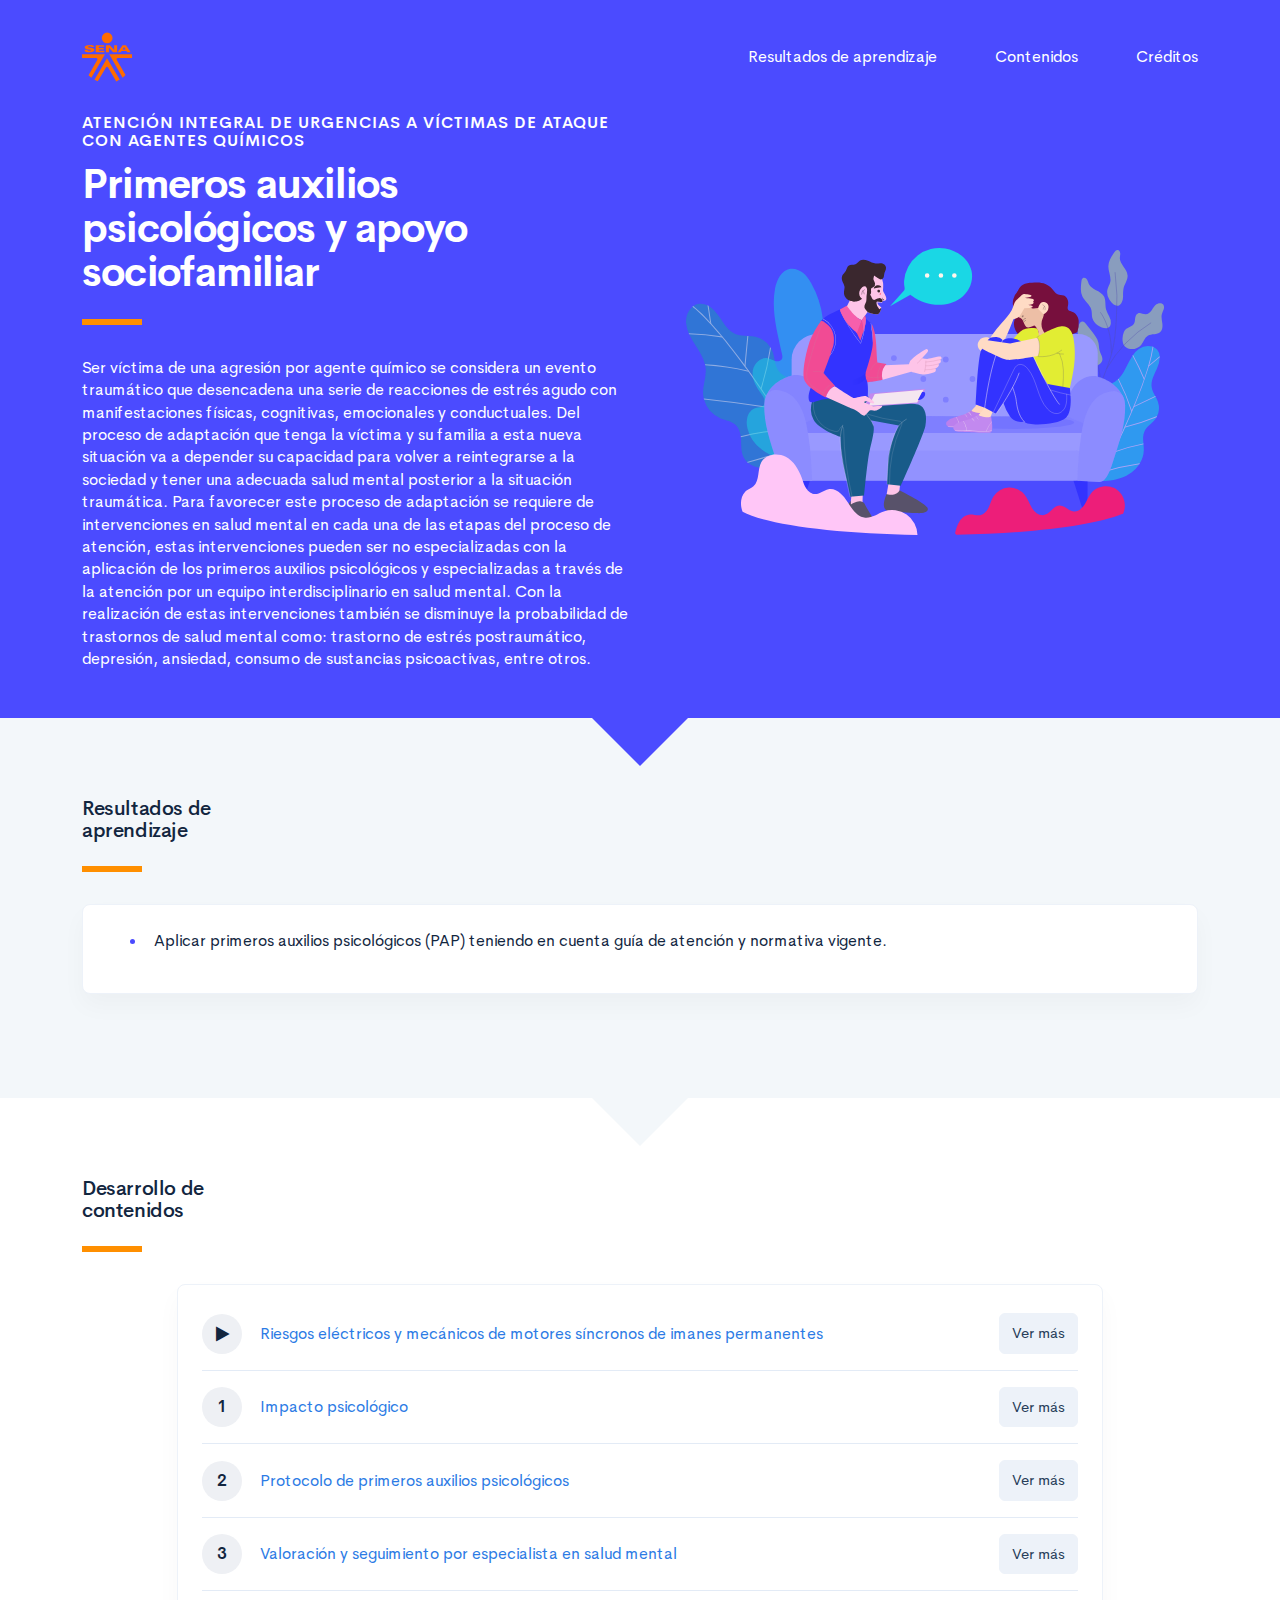
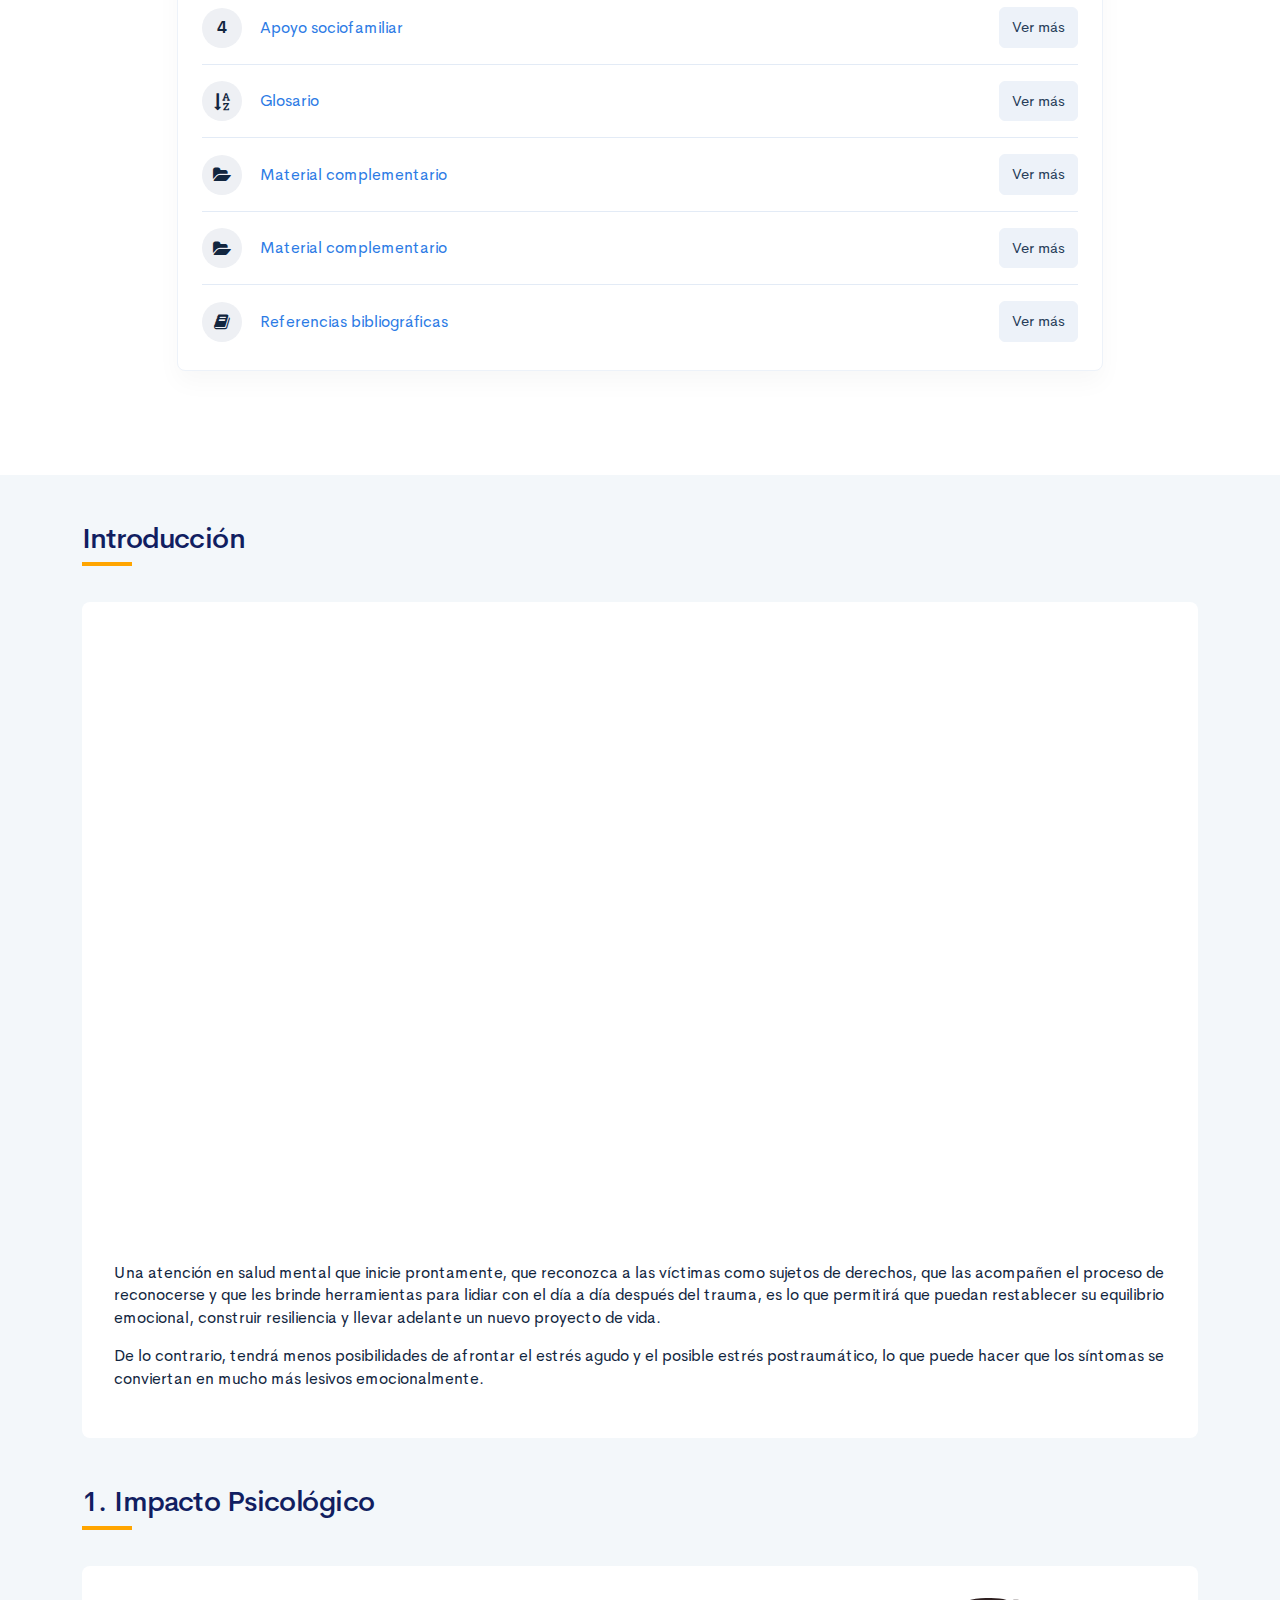
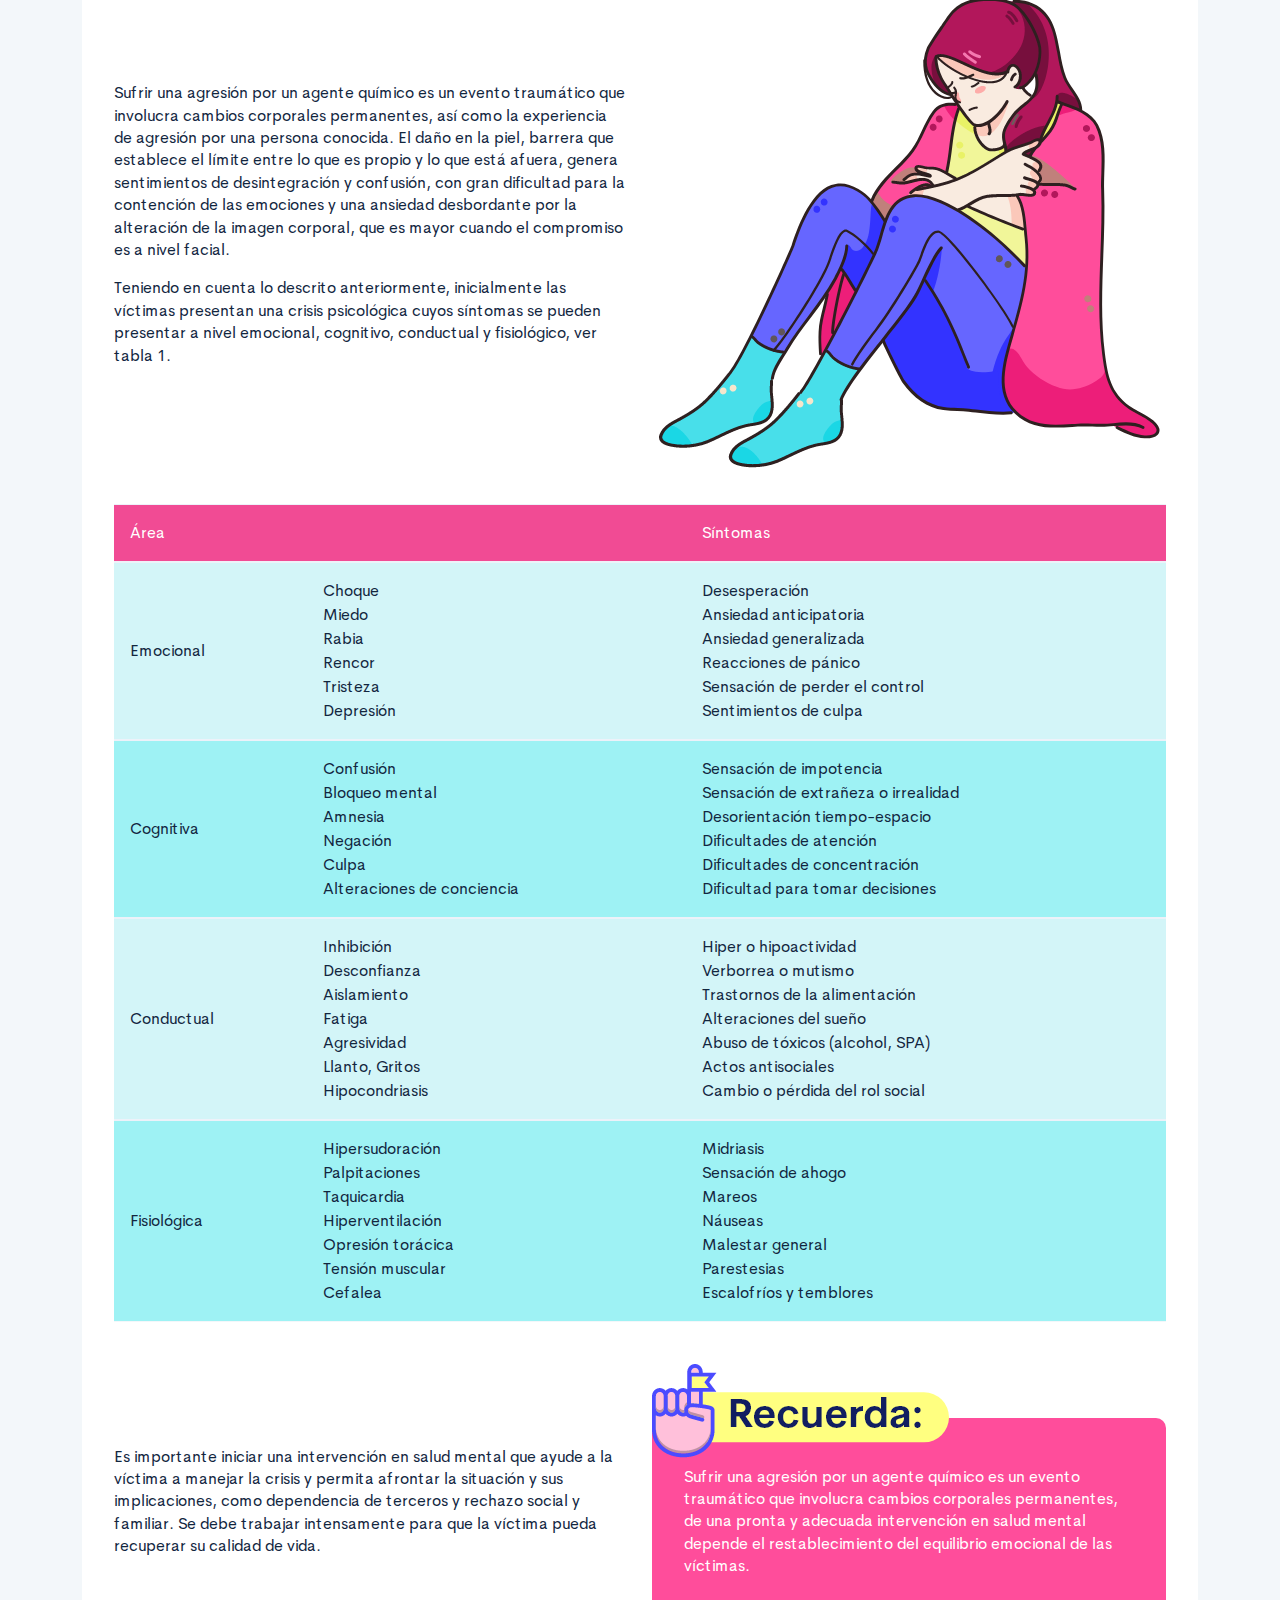
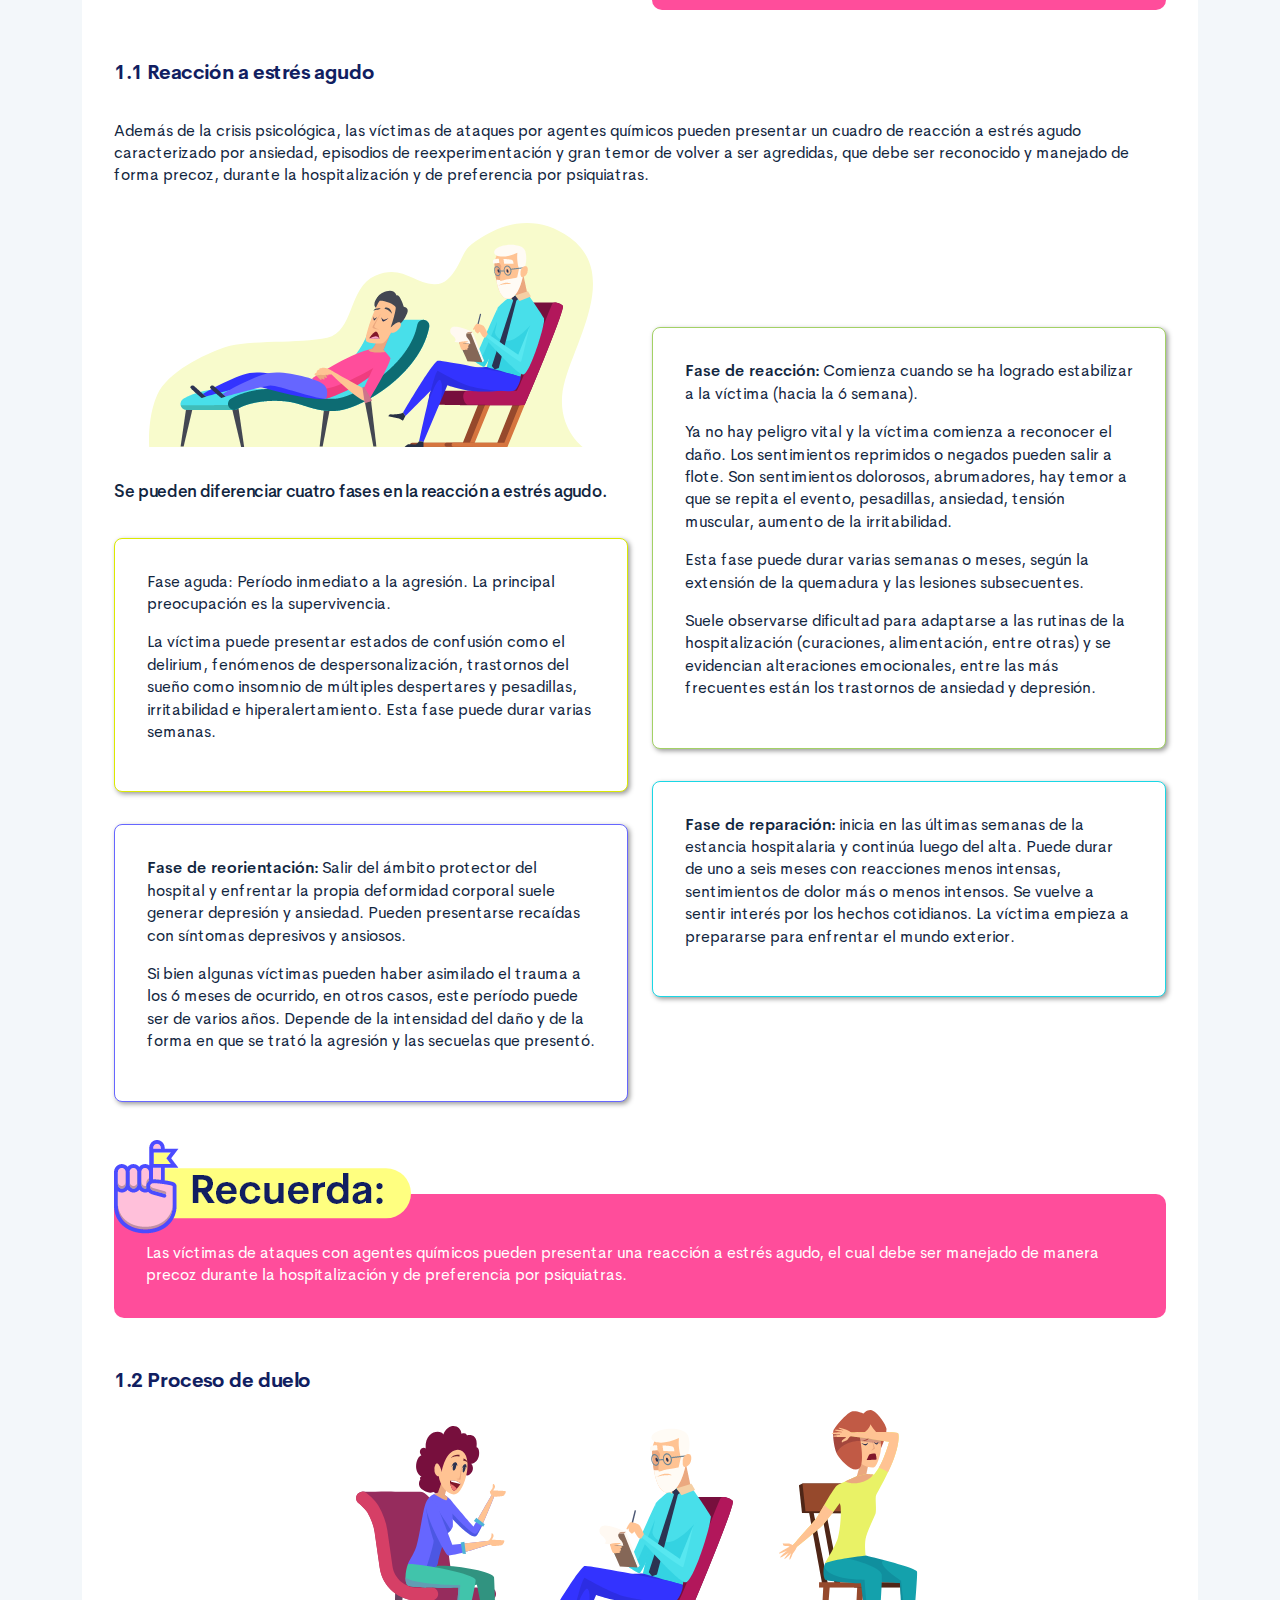
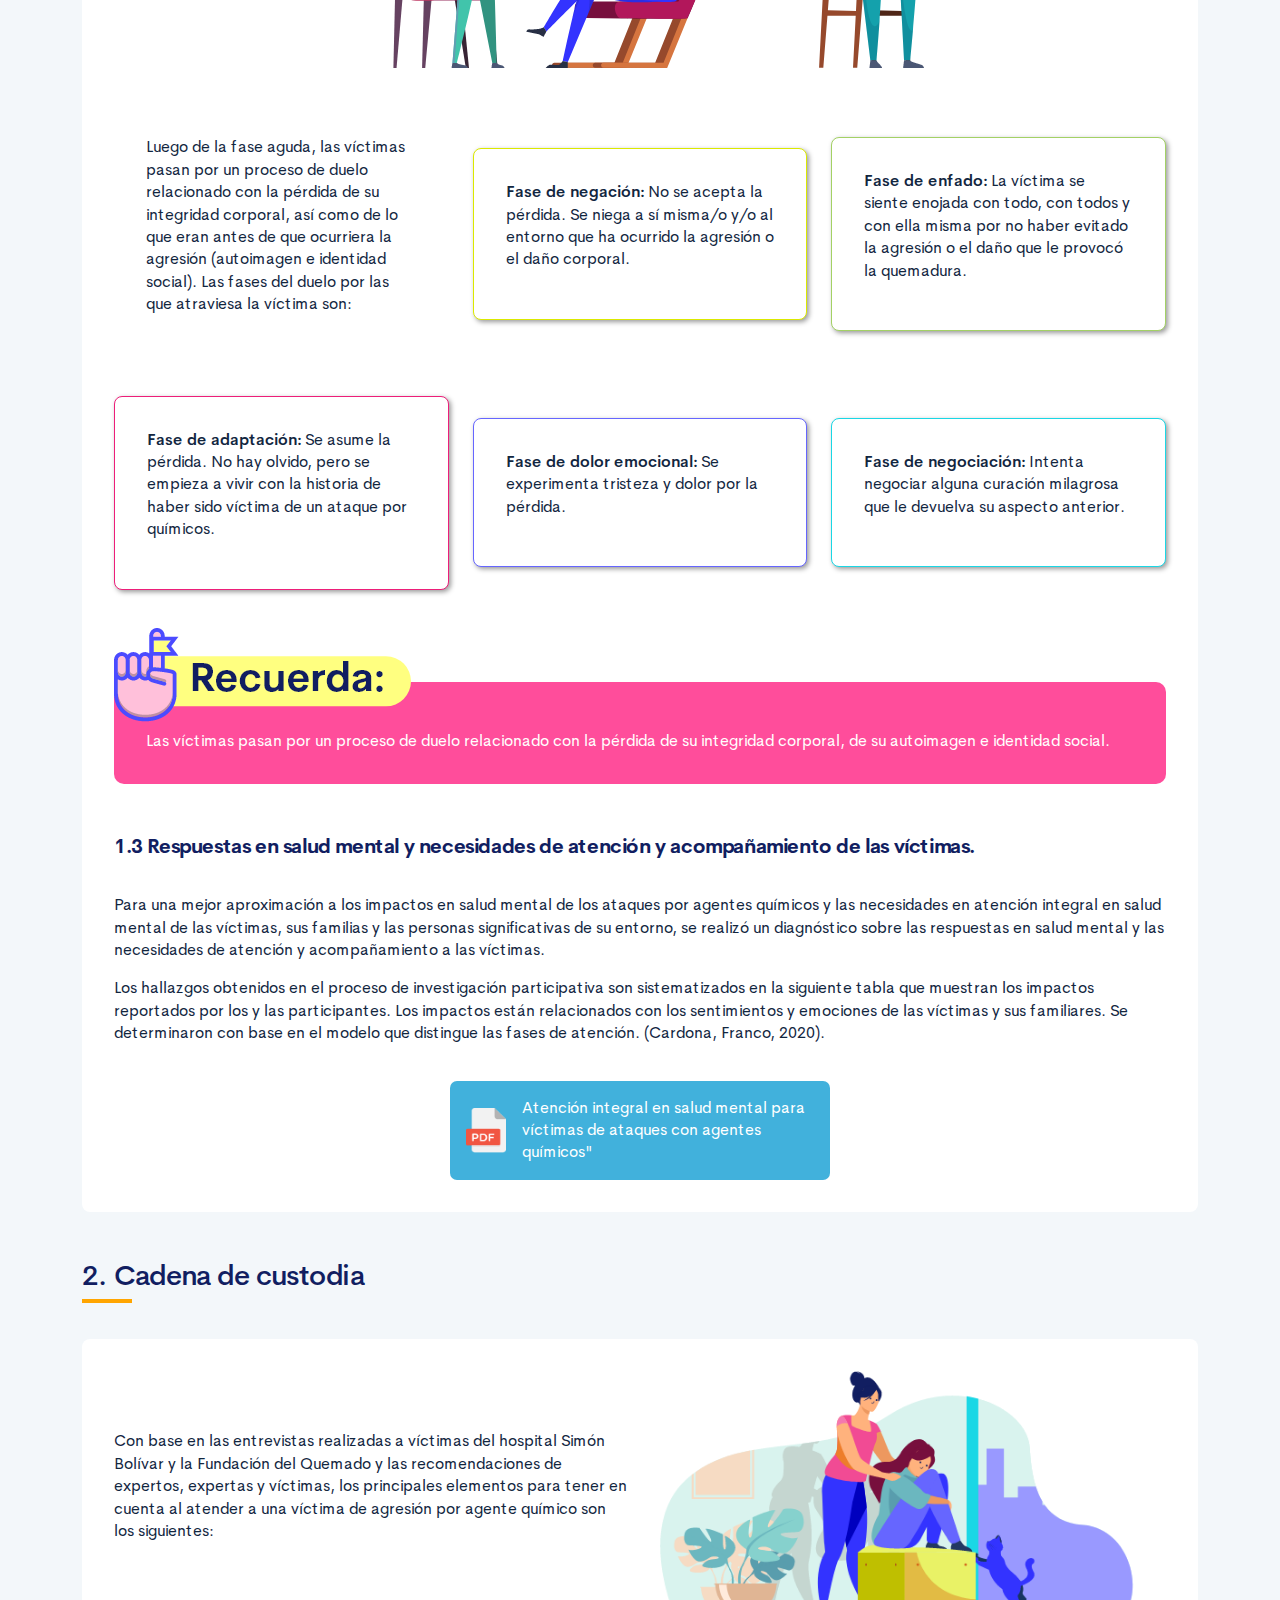
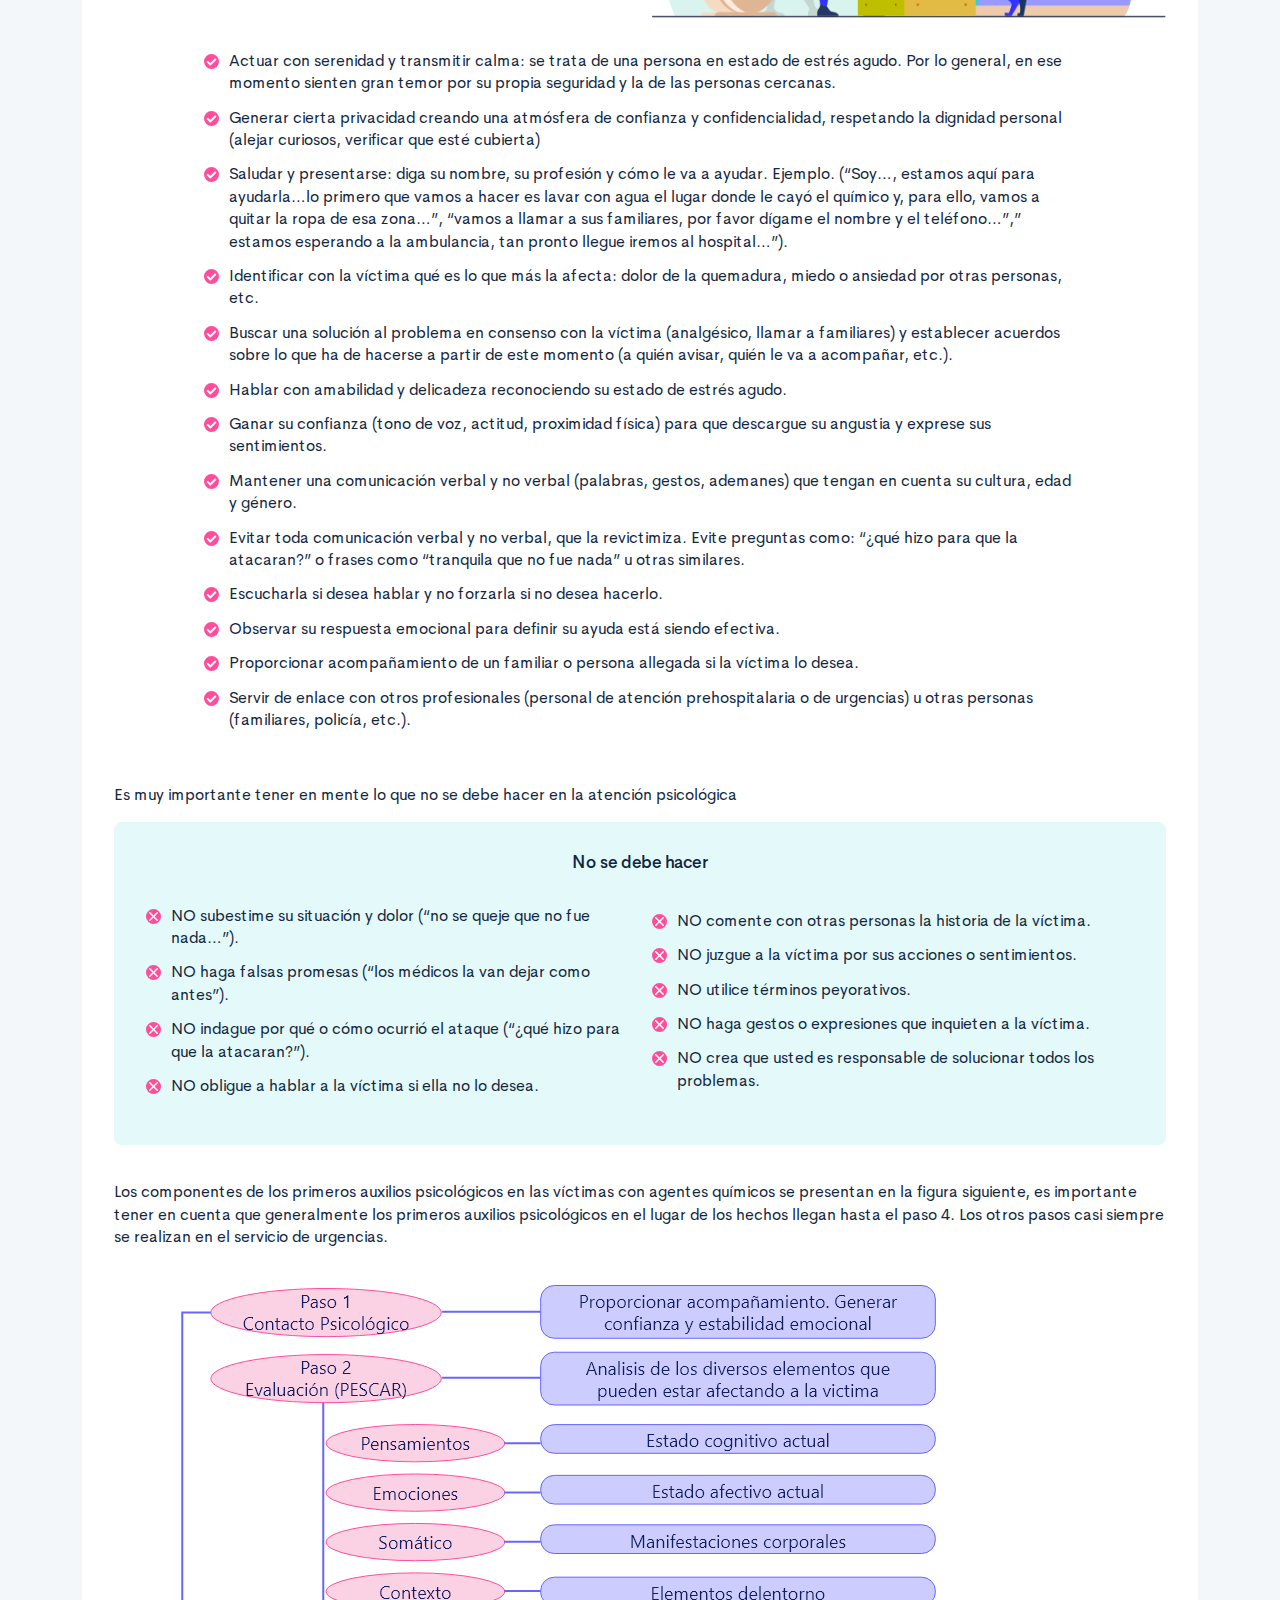
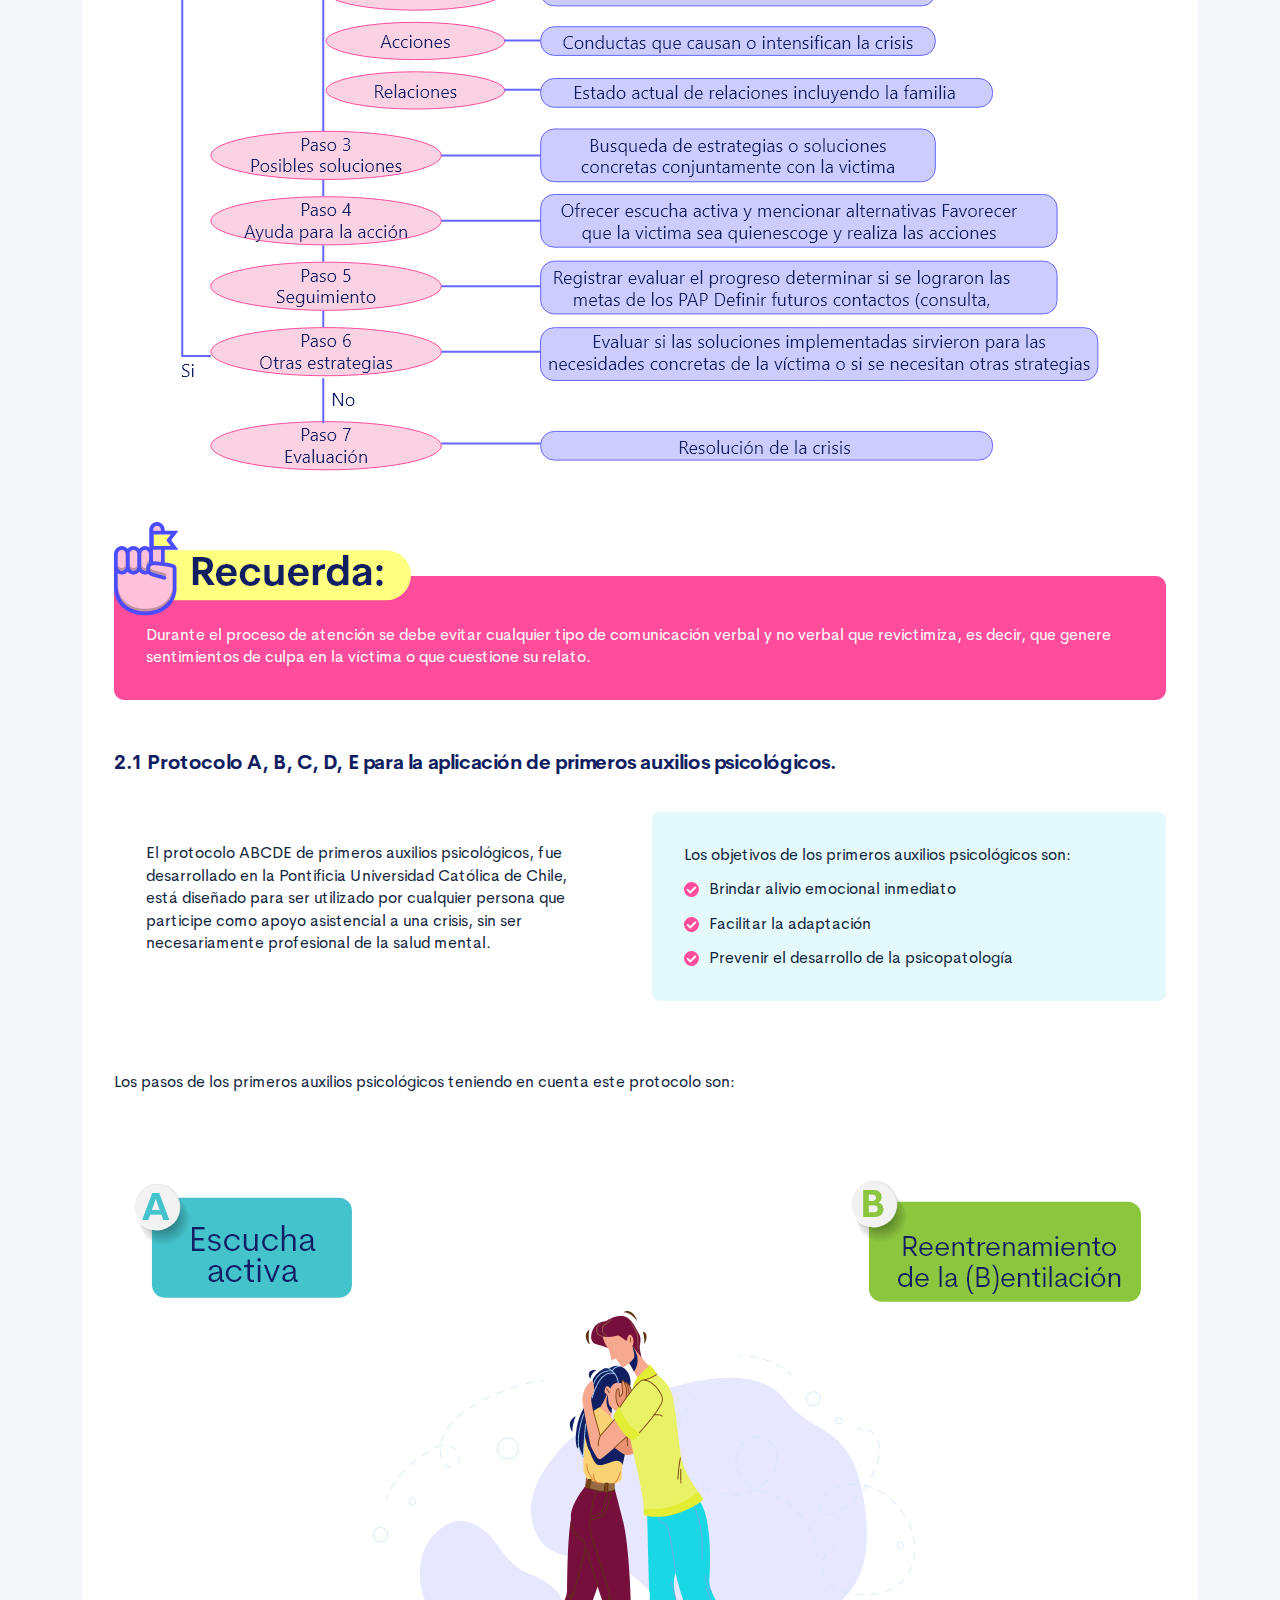
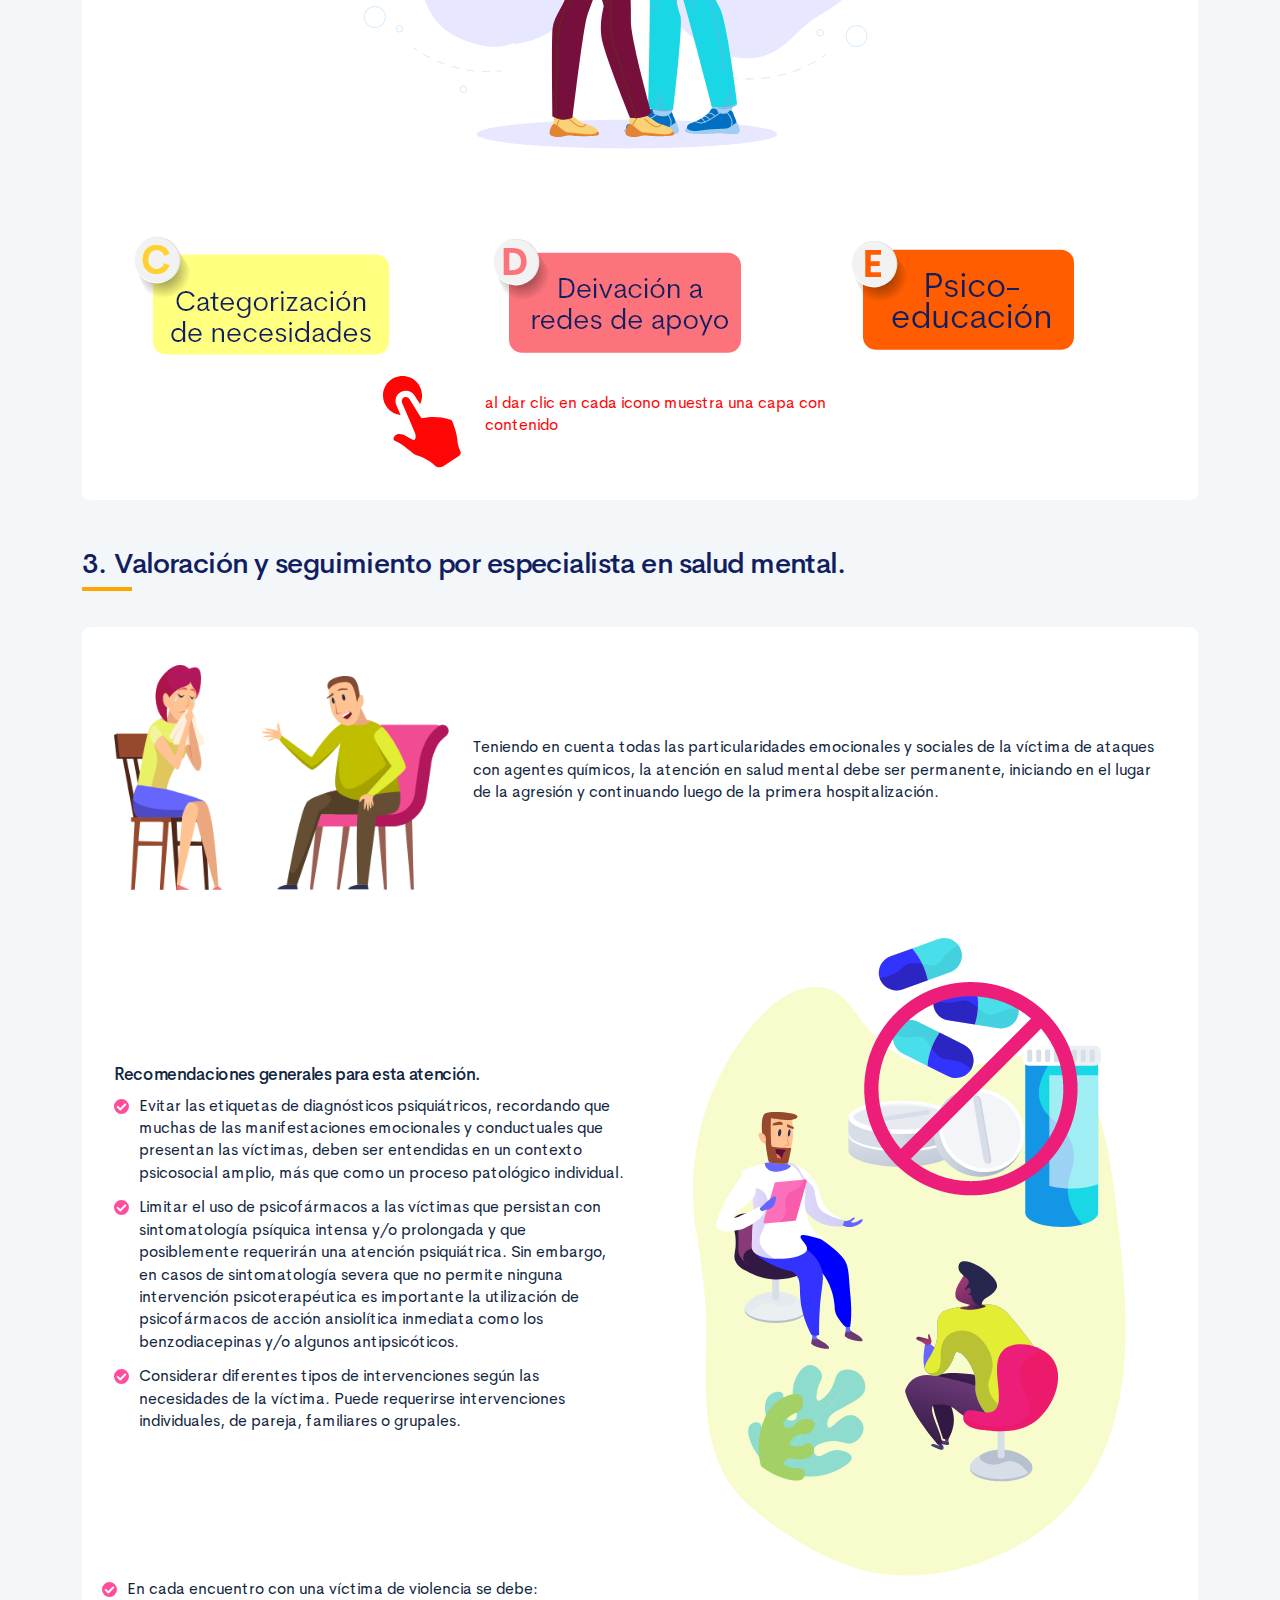
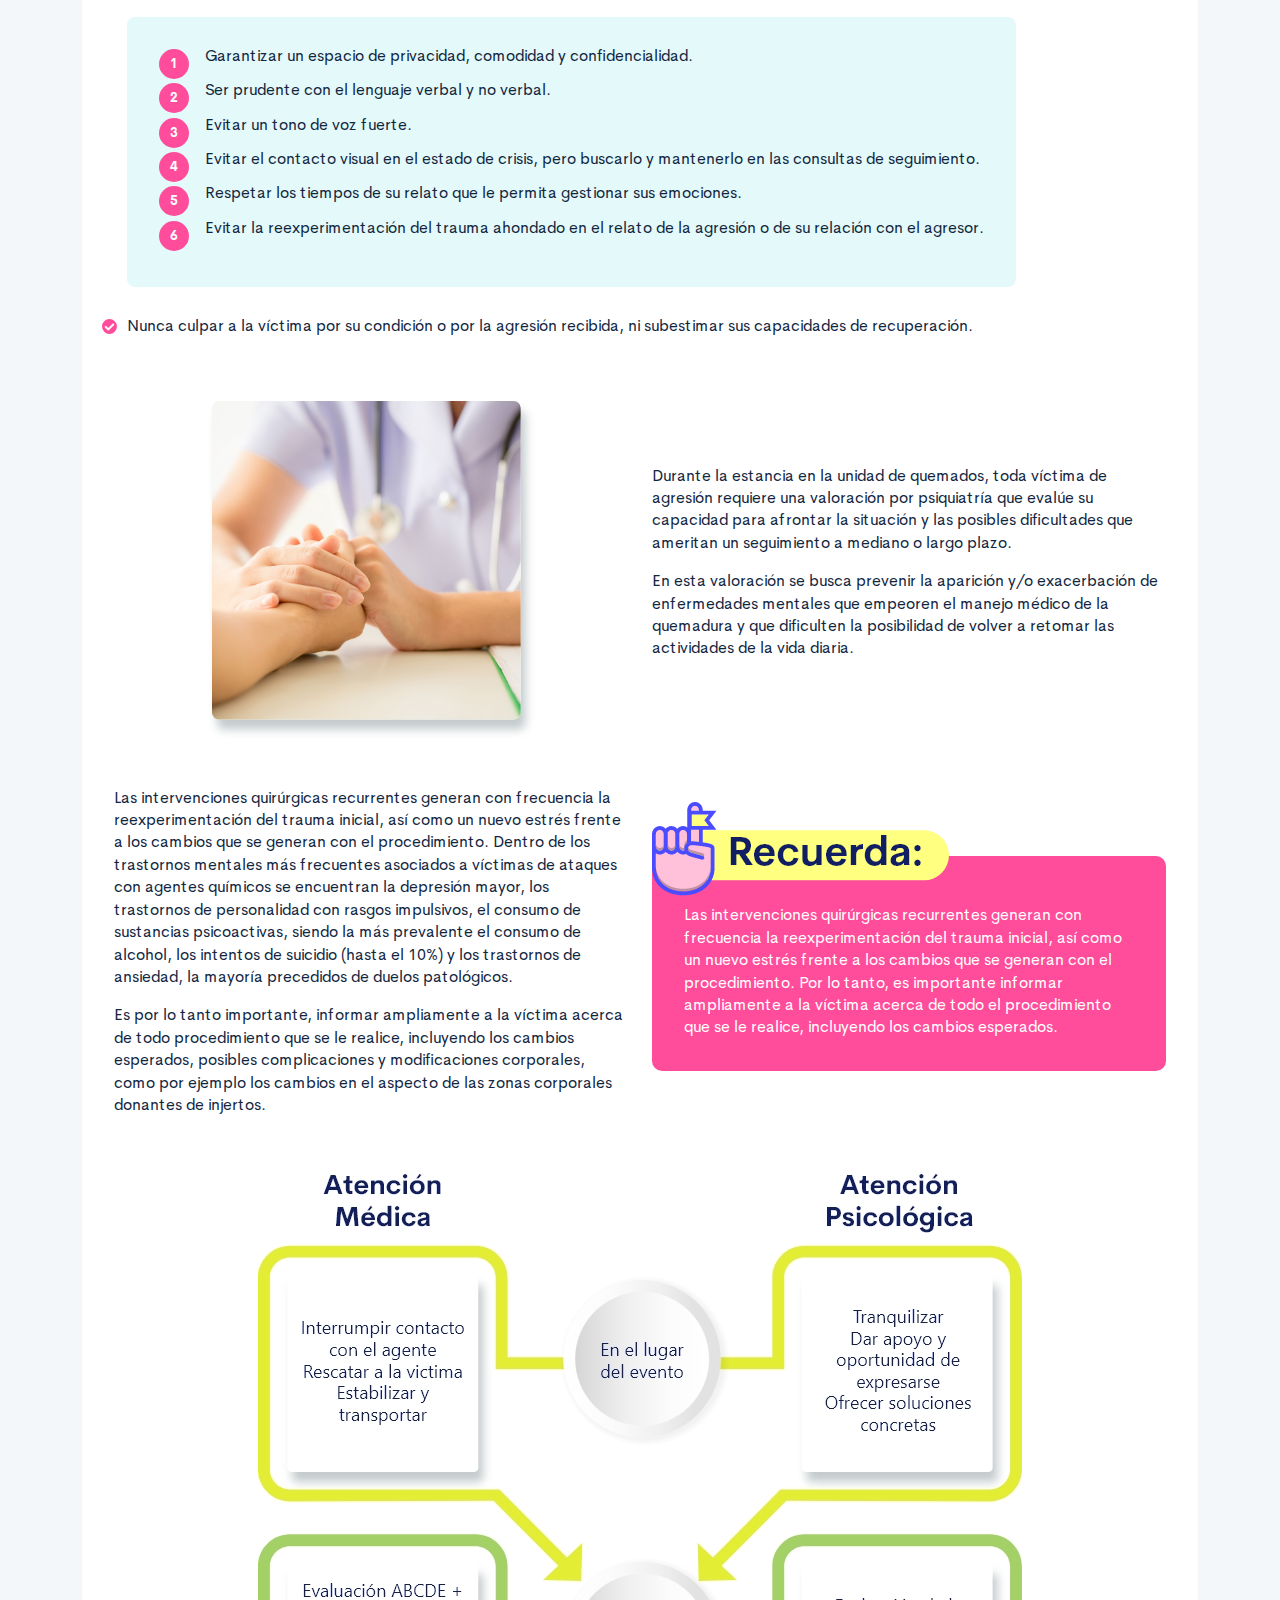
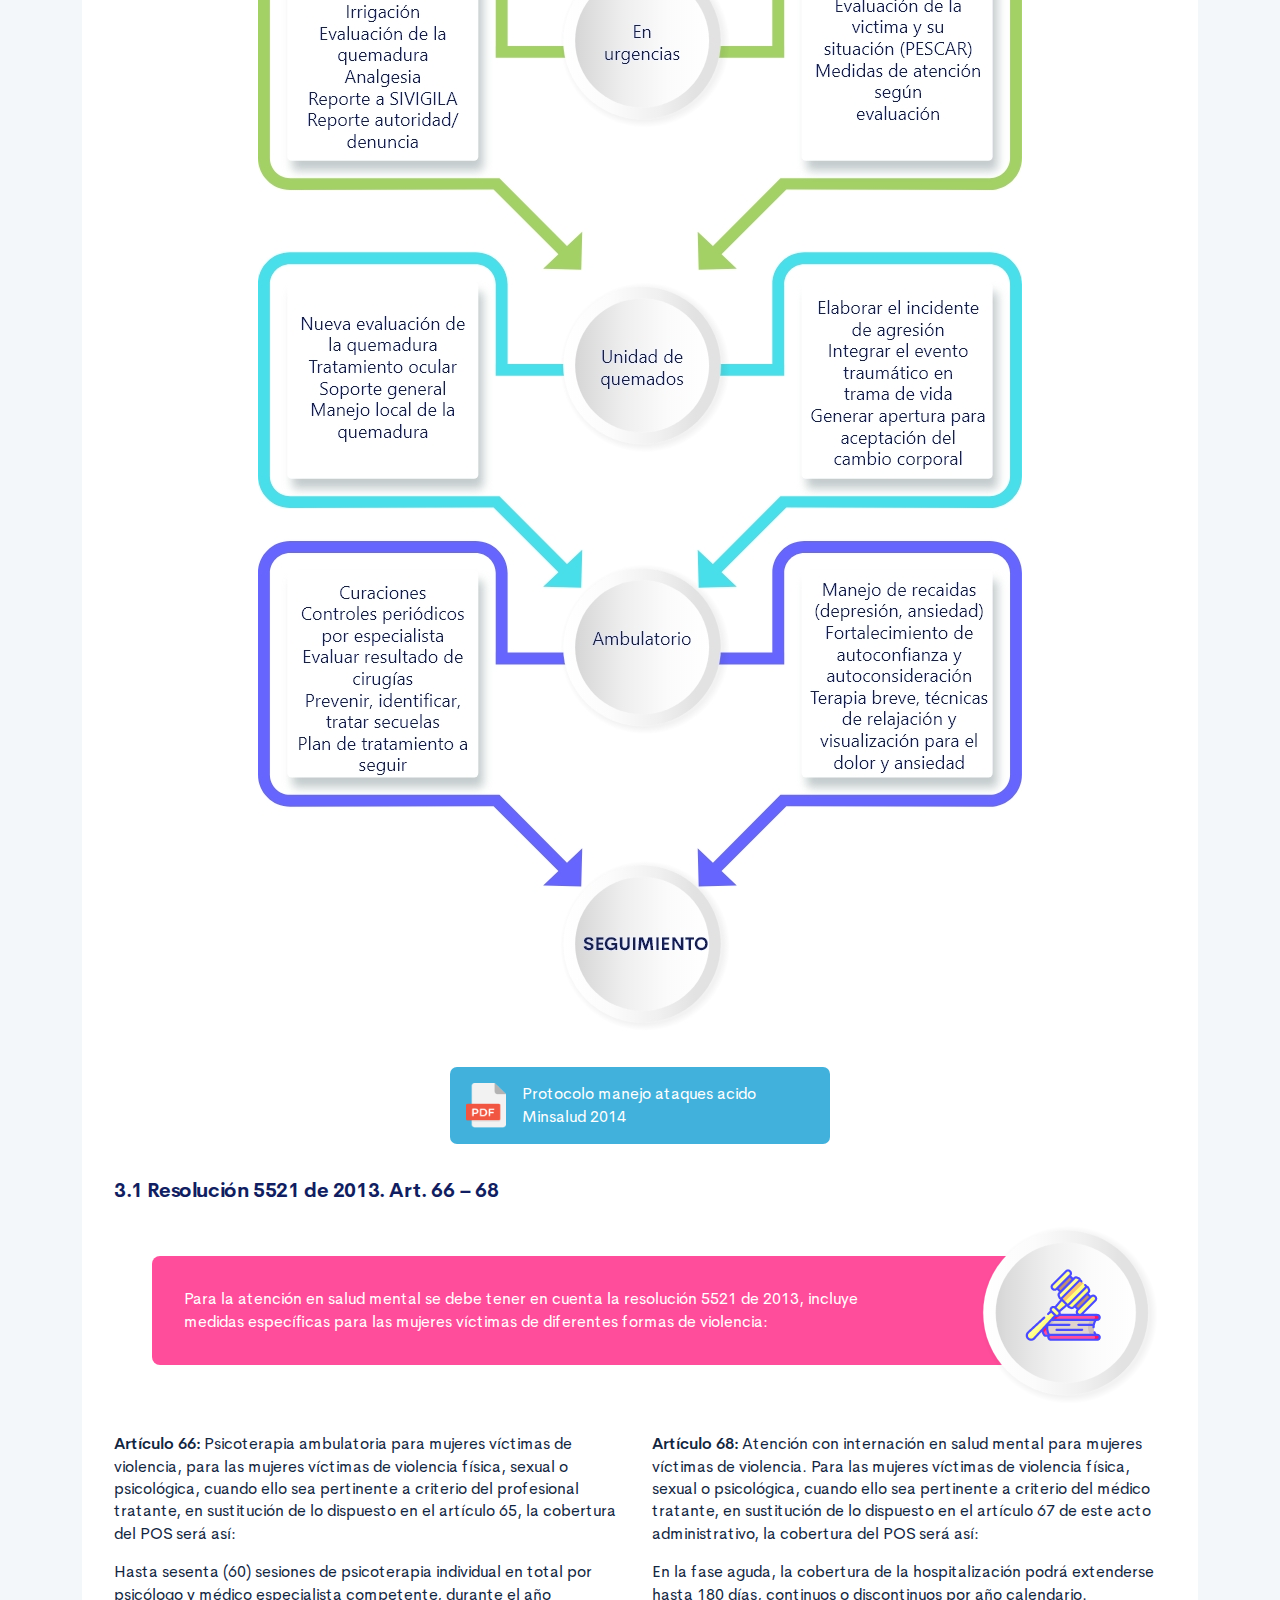
==== commit df2df020: "ajustes imágenes // btn modal" ====
--- a/public/material.html
+++ b/public/material.html
@@ -531,7 +531,7 @@
                                 </div>
                             </div>
                         </div>
-                        <p class="mt-5">Los componentes de los primeros auxilios psicológicos en las víctimas con agentes químicos se presentan en la figura siguiente, es importante tener en cuenta que generalmente los primeros auxilios psicológicos en el lugar de los hechos llegan hasta el paso 4. Los otros pasos casi siempre se realizan en el servicio de urgencias.</p><img class="img-a mt-5 img-fluid" src="assets/images/pages/ilustraciones/img5.jpg">
+                        <p class="mt-5">Los componentes de los primeros auxilios psicológicos en las víctimas con agentes químicos se presentan en la figura siguiente, es importante tener en cuenta que generalmente los primeros auxilios psicológicos en el lugar de los hechos llegan hasta el paso 4. Los otros pasos casi siempre se realizan en el servicio de urgencias.</p><img class="img-a mt-5 img-fluid" src="assets/images/pages/ilustraciones/img5.png">
                         <div class="row z-sup mt-6">
                             <div class="col-auto"><img class="i-left-1 img-fluid" src="assets/images/pages/ilustraciones/img6.png"></div>
                         </div>
@@ -613,7 +613,7 @@
                                                 <div class="row justify-content-center align-items-center mt-5">
                                                     <div class="col-auto"><a class="media-link" href="https://www.youtube.com/watch?v=PUeoOGeClmc" target="_blank"><img class="media-link-icon" src="assets/images/pages/ilustraciones/youtube.png" alt="">
                                                             <div class="media-link-title">
-                                                                <p> Primeros Auxilios Psicológicos: Paso B o reentrenamiento de la (b)entilación. </p>
+                                                                <p> Primeros Auxilios Psicológicos: Paso B o reentrenamiento de la (b)entilación.</p>
                                                             </div>
                                                         </a></div>
                                                 </div>
@@ -670,7 +670,7 @@
                                         <div class="modal-content">
                                             <div class="modal-header"><img class="img-fluid" src="assets/images/pages/ilustraciones/ee.png"><button class="close" type="button" data-dismiss="modal" aria-label="Close"><img class="img-a mo-top img-fluid" src="assets/images/pages/ilustraciones/close.png"></button></div>
                                             <div class="modal-body">
-                                                <h3>Paso E: psico-educación</h3>
+                                                <h3>Paso E: Psico-educación</h3>
                                                 <p>Para finalizar, promueva estrategias de respuestas positivas ante el estrés, es de utilidad conocer las reacciones normales frente al estrés o a experiencias traumáticas recientes. Es muy importante que usted normalice aquellas reacciones que – aunque por cierto incómodas- son normales en situaciones de crisis, como labilidad emocional, dificultad para pensar, insomnio, angustia, entre otras. </p>
                                                 <div class="row justify-content-center align-items-center mt-5">
                                                     <div class="col-auto"><a class="media-link" href="https://www.youtube.com/watch?v=aN2UFVng8RY&amp;t=105s" target="_blank"><img class="media-link-icon" src="assets/images/pages/ilustraciones/youtube.png" alt="">
--- a/public/assets/css/main.css
+++ b/public/assets/css/main.css
@@ -3,6 +3,6 @@
  * Copyright 2011-2019 The Bootstrap Authors
  * Copyright 2011-2019 Twitter, Inc.
  * Licensed under MIT (https://github.com/twbs/bootstrap/blob/master/LICENSE)
- */:root{--blue: #2C7BE5;--indigo: #727cf5;--purple: #6b5eae;--pink: #ff679b;--red: #E63757;--orange: #fd7e14;--yellow: #F6C343;--green: #00D97E;--teal: #02a8b5;--cyan: #39afd1;--white: #fff;--gray: #95AAC9;--gray-dark: #3B506C;--primary: #12263F;--secondary: #6E84A3;--success: #00A99A;--info: #39afd1;--warning: #ff8f00;--danger: #E63757;--light: #EDF2F9;--dark: #000;--white: #fff;--breakpoint-xs: 0;--breakpoint-sm: 576px;--breakpoint-md: 768px;--breakpoint-lg: 992px;--breakpoint-xl: 1200px;--font-family-sans-serif: "Cerebri Sans", sans-serif;--font-family-monospace: "Courier New", monospace}*,*::before,*::after{box-sizing:border-box}html{font-family:sans-serif;line-height:1.15;-webkit-text-size-adjust:100%;-webkit-tap-highlight-color:rgba(0,0,0,0)}article,aside,figcaption,figure,footer,header,hgroup,main,nav,section{display:block}body{margin:0;font-family:"Cerebri Sans",sans-serif;font-size:.9375rem;font-weight:400;line-height:1.5;color:#12263F;text-align:left;background-color:#F3F7FA}[tabindex="-1"]:focus:not(:focus-visible){outline:0 !important}hr{box-sizing:content-box;height:0;overflow:visible}h1,h2,h3,h4,h5,h6{margin-top:0;margin-bottom:1.125rem}p{margin-top:0;margin-bottom:1rem}abbr[title],abbr[data-original-title]{text-decoration:underline;text-decoration:underline dotted;cursor:help;border-bottom:0;text-decoration-skip-ink:none}address{margin-bottom:1rem;font-style:normal;line-height:inherit}ol,ul,dl{margin-top:0;margin-bottom:1rem}ol ol,ul ul,ol ul,ul ol{margin-bottom:0}dt{font-weight:600}dd{margin-bottom:.5rem;margin-left:0}blockquote{margin:0 0 1rem}b,strong{font-weight:bolder}small{font-size:80%}sub,sup{position:relative;font-size:75%;line-height:0;vertical-align:baseline}sub{bottom:-.25em}sup{top:-.5em}a{color:#2C7BE5;text-decoration:none;background-color:transparent}a:hover{color:#104082;text-decoration:none}a:not([href]){color:inherit;text-decoration:none}a:not([href]):hover{color:inherit;text-decoration:none}pre,code,kbd,samp{font-family:"Courier New",monospace;font-size:1em}pre{margin-top:0;margin-bottom:1rem;overflow:auto}figure{margin:0 0 1rem}img{vertical-align:middle;border-style:none}svg{overflow:hidden;vertical-align:middle}table{border-collapse:collapse}caption{padding-top:1rem;padding-bottom:1rem;color:#95AAC9;text-align:left;caption-side:bottom}th{text-align:inherit}label{display:inline-block;margin-bottom:.5rem}button{border-radius:0}button:focus{outline:1px dotted;outline:5px auto -webkit-focus-ring-color}input,button,select,optgroup,textarea{margin:0;font-family:inherit;font-size:inherit;line-height:inherit}button,input{overflow:visible}button,select{text-transform:none}select{word-wrap:normal}button,[type="button"],[type="reset"],[type="submit"]{-webkit-appearance:button}button:not(:disabled),[type="button"]:not(:disabled),[type="reset"]:not(:disabled),[type="submit"]:not(:disabled){cursor:pointer}button::-moz-focus-inner,[type="button"]::-moz-focus-inner,[type="reset"]::-moz-focus-inner,[type="submit"]::-moz-focus-inner{padding:0;border-style:none}input[type="radio"],input[type="checkbox"]{box-sizing:border-box;padding:0}input[type="date"],input[type="time"],input[type="datetime-local"],input[type="month"]{-webkit-appearance:listbox}textarea{overflow:auto;resize:vertical}fieldset{min-width:0;padding:0;margin:0;border:0}legend{display:block;width:100%;max-width:100%;padding:0;margin-bottom:.5rem;font-size:1.5rem;line-height:inherit;color:inherit;white-space:normal}progress{vertical-align:baseline}[type="number"]::-webkit-inner-spin-button,[type="number"]::-webkit-outer-spin-button{height:auto}[type="search"]{outline-offset:-2px;-webkit-appearance:none}[type="search"]::-webkit-search-decoration{-webkit-appearance:none}::-webkit-file-upload-button{font:inherit;-webkit-appearance:button}output{display:inline-block}summary{display:list-item;cursor:pointer}template{display:none}[hidden]{display:none !important}h1,h2,h3,h4,h5,h6,.h1,.h2,.h3,.h4,.h5,.h6{margin-bottom:1.125rem;font-weight:500;line-height:1.1}h1,.h1{font-size:1.625rem}h2,.h2{font-size:1.25rem}h3,.h3{font-size:1.0625rem}h4,.h4{font-size:.9375rem}h5,.h5{font-size:.8125rem}h6,.h6{font-size:.625rem}.lead{font-size:1.17188rem;font-weight:300}.display-1{font-size:4rem;font-weight:600;line-height:1.1}.display-2{font-size:3.25rem;font-weight:600;line-height:1.1}.display-3{font-size:2.625rem;font-weight:600;line-height:1.1}.display-4{font-size:2rem;font-weight:600;line-height:1.1}hr{margin-top:1rem;margin-bottom:1rem;border:0;border-top:1px solid #E3EBF6}small,.small{font-size:.8125rem;font-weight:400}mark,.mark{padding:.2em;background-color:#fcf8e3}.list-unstyled{padding-left:0;list-style:none}.list-inline{padding-left:0;list-style:none}.list-inline-item{display:inline-block}.list-inline-item:not(:last-child){margin-right:6px}.initialism{font-size:90%;text-transform:uppercase}.blockquote{margin-bottom:1.5rem;font-size:1.17188rem}.blockquote-footer{display:block;font-size:.8125rem;color:#95AAC9}.blockquote-footer::before{content:"\2014\00A0"}.img-fluid{max-width:100%;height:auto}.img-thumbnail{padding:.25rem;background-color:#F3F7FA;border:1px solid #E3EBF6;border-radius:.375rem;max-width:100%;height:auto}.figure{display:inline-block}.figure-img{margin-bottom:.75rem;line-height:1}.figure-caption{font-size:.8125rem;color:#95AAC9}code{font-size:87.5%;color:#2C7BE5;word-wrap:break-word}a>code{color:inherit}kbd{padding:.2rem .4rem;font-size:87.5%;color:#fff;background-color:#283E59;border-radius:.25rem}kbd kbd{padding:0;font-size:100%;font-weight:600}pre{display:block;font-size:87.5%;color:#283E59}pre code{font-size:inherit;color:inherit;word-break:normal}.pre-scrollable{max-height:340px;overflow-y:scroll}.container{width:100%;padding-right:12px;padding-left:12px;margin-right:auto;margin-left:auto}@media (min-width: 576px){.container{max-width:540px}}@media (min-width: 768px){.container{max-width:720px}}@media (min-width: 992px){.container{max-width:960px}}@media (min-width: 1200px){.container{max-width:1140px}}.container-fluid,.container-sm,.container-md,.container-lg,.container-xl{width:100%;padding-right:12px;padding-left:12px;margin-right:auto;margin-left:auto}@media (min-width: 576px){.container,.container-sm{max-width:540px}}@media (min-width: 768px){.container,.container-sm,.container-md{max-width:720px}}@media (min-width: 992px){.container,.container-sm,.container-md,.container-lg{max-width:960px}}@media (min-width: 1200px){.container,.container-sm,.container-md,.container-lg,.container-xl{max-width:1140px}}.row{display:flex;flex-wrap:wrap;margin-right:-12px;margin-left:-12px}.no-gutters{margin-right:0;margin-left:0}.no-gutters>.col,.no-gutters>[class*="col-"]{padding-right:0;padding-left:0}.col-1,.col-2,.col-3,.col-4,.col-5,.col-6,.col-7,.col-8,.col-9,.col-10,.col-11,.col-12,.col,.col-auto,.col-sm-1,.col-sm-2,.col-sm-3,.col-sm-4,.col-sm-5,.col-sm-6,.col-sm-7,.col-sm-8,.col-sm-9,.col-sm-10,.col-sm-11,.col-sm-12,.col-sm,.col-sm-auto,.col-md-1,.col-md-2,.col-md-3,.col-md-4,.col-md-5,.col-md-6,.col-md-7,.col-md-8,.col-md-9,.col-md-10,.col-md-11,.col-md-12,.col-md,.col-md-auto,.col-lg-1,.col-lg-2,.col-lg-3,.col-lg-4,.col-lg-5,.col-lg-6,.col-lg-7,.col-lg-8,.col-lg-9,.col-lg-10,.col-lg-11,.col-lg-12,.col-lg,.col-lg-auto,.col-xl-1,.col-xl-2,.col-xl-3,.col-xl-4,.col-xl-5,.col-xl-6,.col-xl-7,.col-xl-8,.col-xl-9,.col-xl-10,.col-xl-11,.col-xl-12,.col-xl,.col-xl-auto{position:relative;width:100%;padding-right:12px;padding-left:12px}.col{flex-basis:0;flex-grow:1;max-width:100%}.row-cols-1>*{flex:0 0 100%;max-width:100%}.row-cols-2>*{flex:0 0 50%;max-width:50%}.row-cols-3>*{flex:0 0 33.33333%;max-width:33.33333%}.row-cols-4>*{flex:0 0 25%;max-width:25%}.row-cols-5>*{flex:0 0 20%;max-width:20%}.row-cols-6>*{flex:0 0 16.66667%;max-width:16.66667%}.col-auto{flex:0 0 auto;width:auto;max-width:100%}.col-1{flex:0 0 8.33333%;max-width:8.33333%}.col-2{flex:0 0 16.66667%;max-width:16.66667%}.col-3{flex:0 0 25%;max-width:25%}.col-4{flex:0 0 33.33333%;max-width:33.33333%}.col-5{flex:0 0 41.66667%;max-width:41.66667%}.col-6{flex:0 0 50%;max-width:50%}.col-7{flex:0 0 58.33333%;max-width:58.33333%}.col-8{flex:0 0 66.66667%;max-width:66.66667%}.col-9{flex:0 0 75%;max-width:75%}.col-10{flex:0 0 83.33333%;max-width:83.33333%}.col-11{flex:0 0 91.66667%;max-width:91.66667%}.col-12{flex:0 0 100%;max-width:100%}.order-first{order:-1}.order-last{order:13}.order-0{order:0}.order-1{order:1}.order-2{order:2}.order-3{order:3}.order-4{order:4}.order-5{order:5}.order-6{order:6}.order-7{order:7}.order-8{order:8}.order-9{order:9}.order-10{order:10}.order-11{order:11}.order-12{order:12}.offset-1{margin-left:8.33333%}.offset-2{margin-left:16.66667%}.offset-3{margin-left:25%}.offset-4{margin-left:33.33333%}.offset-5{margin-left:41.66667%}.offset-6{margin-left:50%}.offset-7{margin-left:58.33333%}.offset-8{margin-left:66.66667%}.offset-9{margin-left:75%}.offset-10{margin-left:83.33333%}.offset-11{margin-left:91.66667%}@media (min-width: 576px){.col-sm{flex-basis:0;flex-grow:1;max-width:100%}.row-cols-sm-1>*{flex:0 0 100%;max-width:100%}.row-cols-sm-2>*{flex:0 0 50%;max-width:50%}.row-cols-sm-3>*{flex:0 0 33.33333%;max-width:33.33333%}.row-cols-sm-4>*{flex:0 0 25%;max-width:25%}.row-cols-sm-5>*{flex:0 0 20%;max-width:20%}.row-cols-sm-6>*{flex:0 0 16.66667%;max-width:16.66667%}.col-sm-auto{flex:0 0 auto;width:auto;max-width:100%}.col-sm-1{flex:0 0 8.33333%;max-width:8.33333%}.col-sm-2{flex:0 0 16.66667%;max-width:16.66667%}.col-sm-3{flex:0 0 25%;max-width:25%}.col-sm-4{flex:0 0 33.33333%;max-width:33.33333%}.col-sm-5{flex:0 0 41.66667%;max-width:41.66667%}.col-sm-6{flex:0 0 50%;max-width:50%}.col-sm-7{flex:0 0 58.33333%;max-width:58.33333%}.col-sm-8{flex:0 0 66.66667%;max-width:66.66667%}.col-sm-9{flex:0 0 75%;max-width:75%}.col-sm-10{flex:0 0 83.33333%;max-width:83.33333%}.col-sm-11{flex:0 0 91.66667%;max-width:91.66667%}.col-sm-12{flex:0 0 100%;max-width:100%}.order-sm-first{order:-1}.order-sm-last{order:13}.order-sm-0{order:0}.order-sm-1{order:1}.order-sm-2{order:2}.order-sm-3{order:3}.order-sm-4{order:4}.order-sm-5{order:5}.order-sm-6{order:6}.order-sm-7{order:7}.order-sm-8{order:8}.order-sm-9{order:9}.order-sm-10{order:10}.order-sm-11{order:11}.order-sm-12{order:12}.offset-sm-0{margin-left:0}.offset-sm-1{margin-left:8.33333%}.offset-sm-2{margin-left:16.66667%}.offset-sm-3{margin-left:25%}.offset-sm-4{margin-left:33.33333%}.offset-sm-5{margin-left:41.66667%}.offset-sm-6{margin-left:50%}.offset-sm-7{margin-left:58.33333%}.offset-sm-8{margin-left:66.66667%}.offset-sm-9{margin-left:75%}.offset-sm-10{margin-left:83.33333%}.offset-sm-11{margin-left:91.66667%}}@media (min-width: 768px){.col-md{flex-basis:0;flex-grow:1;max-width:100%}.row-cols-md-1>*{flex:0 0 100%;max-width:100%}.row-cols-md-2>*{flex:0 0 50%;max-width:50%}.row-cols-md-3>*{flex:0 0 33.33333%;max-width:33.33333%}.row-cols-md-4>*{flex:0 0 25%;max-width:25%}.row-cols-md-5>*{flex:0 0 20%;max-width:20%}.row-cols-md-6>*{flex:0 0 16.66667%;max-width:16.66667%}.col-md-auto{flex:0 0 auto;width:auto;max-width:100%}.col-md-1{flex:0 0 8.33333%;max-width:8.33333%}.col-md-2{flex:0 0 16.66667%;max-width:16.66667%}.col-md-3{flex:0 0 25%;max-width:25%}.col-md-4{flex:0 0 33.33333%;max-width:33.33333%}.col-md-5{flex:0 0 41.66667%;max-width:41.66667%}.col-md-6{flex:0 0 50%;max-width:50%}.col-md-7{flex:0 0 58.33333%;max-width:58.33333%}.col-md-8{flex:0 0 66.66667%;max-width:66.66667%}.col-md-9{flex:0 0 75%;max-width:75%}.col-md-10{flex:0 0 83.33333%;max-width:83.33333%}.col-md-11{flex:0 0 91.66667%;max-width:91.66667%}.col-md-12{flex:0 0 100%;max-width:100%}.order-md-first{order:-1}.order-md-last{order:13}.order-md-0{order:0}.order-md-1{order:1}.order-md-2{order:2}.order-md-3{order:3}.order-md-4{order:4}.order-md-5{order:5}.order-md-6{order:6}.order-md-7{order:7}.order-md-8{order:8}.order-md-9{order:9}.order-md-10{order:10}.order-md-11{order:11}.order-md-12{order:12}.offset-md-0{margin-left:0}.offset-md-1{margin-left:8.33333%}.offset-md-2{margin-left:16.66667%}.offset-md-3{margin-left:25%}.offset-md-4{margin-left:33.33333%}.offset-md-5{margin-left:41.66667%}.offset-md-6{margin-left:50%}.offset-md-7{margin-left:58.33333%}.offset-md-8{margin-left:66.66667%}.offset-md-9{margin-left:75%}.offset-md-10{margin-left:83.33333%}.offset-md-11{margin-left:91.66667%}}@media (min-width: 992px){.col-lg{flex-basis:0;flex-grow:1;max-width:100%}.row-cols-lg-1>*{flex:0 0 100%;max-width:100%}.row-cols-lg-2>*{flex:0 0 50%;max-width:50%}.row-cols-lg-3>*{flex:0 0 33.33333%;max-width:33.33333%}.row-cols-lg-4>*{flex:0 0 25%;max-width:25%}.row-cols-lg-5>*{flex:0 0 20%;max-width:20%}.row-cols-lg-6>*{flex:0 0 16.66667%;max-width:16.66667%}.col-lg-auto{flex:0 0 auto;width:auto;max-width:100%}.col-lg-1{flex:0 0 8.33333%;max-width:8.33333%}.col-lg-2{flex:0 0 16.66667%;max-width:16.66667%}.col-lg-3{flex:0 0 25%;max-width:25%}.col-lg-4{flex:0 0 33.33333%;max-width:33.33333%}.col-lg-5{flex:0 0 41.66667%;max-width:41.66667%}.col-lg-6{flex:0 0 50%;max-width:50%}.col-lg-7{flex:0 0 58.33333%;max-width:58.33333%}.col-lg-8{flex:0 0 66.66667%;max-width:66.66667%}.col-lg-9{flex:0 0 75%;max-width:75%}.col-lg-10{flex:0 0 83.33333%;max-width:83.33333%}.col-lg-11{flex:0 0 91.66667%;max-width:91.66667%}.col-lg-12{flex:0 0 100%;max-width:100%}.order-lg-first{order:-1}.order-lg-last{order:13}.order-lg-0{order:0}.order-lg-1{order:1}.order-lg-2{order:2}.order-lg-3{order:3}.order-lg-4{order:4}.order-lg-5{order:5}.order-lg-6{order:6}.order-lg-7{order:7}.order-lg-8{order:8}.order-lg-9{order:9}.order-lg-10{order:10}.order-lg-11{order:11}.order-lg-12{order:12}.offset-lg-0{margin-left:0}.offset-lg-1{margin-left:8.33333%}.offset-lg-2{margin-left:16.66667%}.offset-lg-3{margin-left:25%}.offset-lg-4{margin-left:33.33333%}.offset-lg-5{margin-left:41.66667%}.offset-lg-6{margin-left:50%}.offset-lg-7{margin-left:58.33333%}.offset-lg-8{margin-left:66.66667%}.offset-lg-9{margin-left:75%}.offset-lg-10{margin-left:83.33333%}.offset-lg-11{margin-left:91.66667%}}@media (min-width: 1200px){.col-xl{flex-basis:0;flex-grow:1;max-width:100%}.row-cols-xl-1>*{flex:0 0 100%;max-width:100%}.row-cols-xl-2>*{flex:0 0 50%;max-width:50%}.row-cols-xl-3>*{flex:0 0 33.33333%;max-width:33.33333%}.row-cols-xl-4>*{flex:0 0 25%;max-width:25%}.row-cols-xl-5>*{flex:0 0 20%;max-width:20%}.row-cols-xl-6>*{flex:0 0 16.66667%;max-width:16.66667%}.col-xl-auto{flex:0 0 auto;width:auto;max-width:100%}.col-xl-1{flex:0 0 8.33333%;max-width:8.33333%}.col-xl-2{flex:0 0 16.66667%;max-width:16.66667%}.col-xl-3{flex:0 0 25%;max-width:25%}.col-xl-4{flex:0 0 33.33333%;max-width:33.33333%}.col-xl-5{flex:0 0 41.66667%;max-width:41.66667%}.col-xl-6{flex:0 0 50%;max-width:50%}.col-xl-7{flex:0 0 58.33333%;max-width:58.33333%}.col-xl-8{flex:0 0 66.66667%;max-width:66.66667%}.col-xl-9{flex:0 0 75%;max-width:75%}.col-xl-10{flex:0 0 83.33333%;max-width:83.33333%}.col-xl-11{flex:0 0 91.66667%;max-width:91.66667%}.col-xl-12{flex:0 0 100%;max-width:100%}.order-xl-first{order:-1}.order-xl-last{order:13}.order-xl-0{order:0}.order-xl-1{order:1}.order-xl-2{order:2}.order-xl-3{order:3}.order-xl-4{order:4}.order-xl-5{order:5}.order-xl-6{order:6}.order-xl-7{order:7}.order-xl-8{order:8}.order-xl-9{order:9}.order-xl-10{order:10}.order-xl-11{order:11}.order-xl-12{order:12}.offset-xl-0{margin-left:0}.offset-xl-1{margin-left:8.33333%}.offset-xl-2{margin-left:16.66667%}.offset-xl-3{margin-left:25%}.offset-xl-4{margin-left:33.33333%}.offset-xl-5{margin-left:41.66667%}.offset-xl-6{margin-left:50%}.offset-xl-7{margin-left:58.33333%}.offset-xl-8{margin-left:66.66667%}.offset-xl-9{margin-left:75%}.offset-xl-10{margin-left:83.33333%}.offset-xl-11{margin-left:91.66667%}}.table{width:100%;margin-bottom:1.5rem;color:#12263F}.table th,.table td{padding:1rem;vertical-align:top;border-top:1px solid #EDF2F9}.table thead th{vertical-align:bottom;border-bottom:2px solid #EDF2F9}.table tbody+tbody{border-top:2px solid #EDF2F9}.table-sm th,.table-sm td{padding:1rem}.table-bordered{border:1px solid #EDF2F9}.table-bordered th,.table-bordered td{border:1px solid #EDF2F9}.table-bordered thead th,.table-bordered thead td{border-bottom-width:2px}.table-borderless th,.table-borderless td,.table-borderless thead th,.table-borderless tbody+tbody{border:0}.table-striped tbody tr:nth-of-type(even){background-color:#F9FBFD}.table-hover tbody tr:hover{color:#12263F;background-color:#F9FBFD}.table-primary,.table-primary>th,.table-primary>td{background-color:#bdc2c9}.table-primary th,.table-primary td,.table-primary thead th,.table-primary tbody+tbody{border-color:#848e9b}.table-hover .table-primary:hover{background-color:#afb5be}.table-hover .table-primary:hover>td,.table-hover .table-primary:hover>th{background-color:#afb5be}.table-secondary,.table-secondary>th,.table-secondary>td{background-color:#d6dde5}.table-secondary th,.table-secondary td,.table-secondary thead th,.table-secondary tbody+tbody{border-color:#b4bfcf}.table-hover .table-secondary:hover{background-color:#c6d0db}.table-hover .table-secondary:hover>td,.table-hover .table-secondary:hover>th{background-color:#c6d0db}.table-success,.table-success>th,.table-success>td{background-color:#b8e7e3}.table-success th,.table-success td,.table-success thead th,.table-success tbody+tbody{border-color:#7ad2ca}.table-hover .table-success:hover{background-color:#a5e1db}.table-hover .table-success:hover>td,.table-hover .table-success:hover>th{background-color:#a5e1db}.table-info,.table-info>th,.table-info>td{background-color:#c8e9f2}.table-info th,.table-info td,.table-info thead th,.table-info tbody+tbody{border-color:#98d5e7}.table-hover .table-info:hover{background-color:#b3e1ed}.table-hover .table-info:hover>td,.table-hover .table-info:hover>th{background-color:#b3e1ed}.table-warning,.table-warning>th,.table-warning>td{background-color:#ffe0b8}.table-warning th,.table-warning td,.table-warning thead th,.table-warning tbody+tbody{border-color:#ffc57a}.table-hover .table-warning:hover{background-color:#ffd59f}.table-hover .table-warning:hover>td,.table-hover .table-warning:hover>th{background-color:#ffd59f}.table-danger,.table-danger>th,.table-danger>td{background-color:#f8c7d0}.table-danger th,.table-danger td,.table-danger thead th,.table-danger tbody+tbody{border-color:#f297a8}.table-hover .table-danger:hover{background-color:#f5b0bd}.table-hover .table-danger:hover>td,.table-hover .table-danger:hover>th{background-color:#f5b0bd}.table-light,.table-light>th,.table-light>td{background-color:#fafbfd}.table-light th,.table-light td,.table-light thead th,.table-light tbody+tbody{border-color:#f6f8fc}.table-hover .table-light:hover{background-color:#e8ecf6}.table-hover .table-light:hover>td,.table-hover .table-light:hover>th{background-color:#e8ecf6}.table-dark,.table-dark>th,.table-dark>td{background-color:#b8b8b8}.table-dark th,.table-dark td,.table-dark thead th,.table-dark tbody+tbody{border-color:#7a7a7a}.table-hover .table-dark:hover{background-color:#ababab}.table-hover .table-dark:hover>td,.table-hover .table-dark:hover>th{background-color:#ababab}.table-white,.table-white>th,.table-white>td{background-color:#fff}.table-white th,.table-white td,.table-white thead th,.table-white tbody+tbody{border-color:#fff}.table-hover .table-white:hover{background-color:#f2f2f2}.table-hover .table-white:hover>td,.table-hover .table-white:hover>th{background-color:#f2f2f2}.table-active,.table-active>th,.table-active>td{background-color:#F9FBFD}.table-hover .table-active:hover{background-color:#e6eef7}.table-hover .table-active:hover>td,.table-hover .table-active:hover>th{background-color:#e6eef7}.table .thead-dark th{color:#fff;background-color:#3B506C;border-color:#496285}.table .thead-light th{color:#95AAC9;background-color:#F9FBFD;border-color:#EDF2F9}.table-dark{color:#fff;background-color:#3B506C}.table-dark th,.table-dark td,.table-dark thead th{border-color:#496285}.table-dark.table-bordered{border:0}.table-dark.table-striped tbody tr:nth-of-type(even){background-color:rgba(255,255,255,0.05)}.table-dark.table-hover tbody tr:hover{color:#fff;background-color:rgba(255,255,255,0.075)}@media (max-width: 575.98px){.table-responsive-sm{display:block;width:100%;overflow-x:auto;-webkit-overflow-scrolling:touch}.table-responsive-sm>.table-bordered{border:0}}@media (max-width: 767.98px){.table-responsive-md{display:block;width:100%;overflow-x:auto;-webkit-overflow-scrolling:touch}.table-responsive-md>.table-bordered{border:0}}@media (max-width: 991.98px){.table-responsive-lg{display:block;width:100%;overflow-x:auto;-webkit-overflow-scrolling:touch}.table-responsive-lg>.table-bordered{border:0}}@media (max-width: 1199.98px){.table-responsive-xl{display:block;width:100%;overflow-x:auto;-webkit-overflow-scrolling:touch}.table-responsive-xl>.table-bordered{border:0}}.table-responsive{display:block;width:100%;overflow-x:auto;-webkit-overflow-scrolling:touch}.table-responsive>.table-bordered{border:0}.form-control{display:block;width:100%;height:calc(1.5em + 1rem + 2px);padding:.5rem .75rem;font-size:.9375rem;font-weight:400;line-height:1.5;color:#12263F;background-color:#fff;background-clip:padding-box;border:1px solid #D2DDEC;border-radius:.375rem;transition:border-color 0.15s ease-in-out,box-shadow 0.15s ease-in-out}@media (prefers-reduced-motion: reduce){.form-control{transition:none}}.form-control::-ms-expand{background-color:transparent;border:0}.form-control:-moz-focusring{color:transparent;text-shadow:0 0 0 #12263F}.form-control:focus{color:#12263F;background-color:#fff;border-color:#12263F;outline:0;box-shadow:rgba(0,0,0,0)}.form-control::placeholder{color:#B1C2D9;opacity:1}.form-control:disabled,.form-control[readonly]{background-color:#fff;opacity:1}select.form-control:focus::-ms-value{color:#12263F;background-color:#fff}.form-control-file,.form-control-range{display:block;width:100%}.col-form-label{padding-top:calc(.5rem + 1px);padding-bottom:calc(.5rem + 1px);margin-bottom:0;font-size:inherit;line-height:1.5}.col-form-label-lg{padding-top:calc(.75rem + 1px);padding-bottom:calc(.75rem + 1px);font-size:.9375rem;line-height:1.5}.col-form-label-sm{padding-top:calc(.125rem + 1px);padding-bottom:calc(.125rem + 1px);font-size:.8125rem;line-height:1.75}.form-control-plaintext{display:block;width:100%;padding:.5rem 0;margin-bottom:0;font-size:.9375rem;line-height:1.5;color:#12263F;background-color:transparent;border:solid transparent;border-width:1px 0}.form-control-plaintext.form-control-sm,.form-control-plaintext.form-control-lg{padding-right:0;padding-left:0}.form-control-sm{height:calc(1.75em + .25rem + 2px);padding:.125rem .5rem;font-size:.8125rem;line-height:1.75;border-radius:.25rem}.form-control-lg{height:calc(1.5em + 1.5rem + 2px);padding:.75rem 1.25rem;font-size:.9375rem;line-height:1.5;border-radius:.5rem}select.form-control[size],select.form-control[multiple]{height:auto}textarea.form-control{height:auto}.form-group{margin-bottom:1.375rem}.form-text{display:block;margin-top:.25rem}.form-row{display:flex;flex-wrap:wrap;margin-right:-5px;margin-left:-5px}.form-row>.col,.form-row>[class*="col-"]{padding-right:5px;padding-left:5px}.form-check{position:relative;display:block;padding-left:1.25rem}.form-check-input{position:absolute;margin-top:.3rem;margin-left:-1.25rem}.form-check-input[disabled] ~ .form-check-label,.form-check-input:disabled ~ .form-check-label{color:#95AAC9}.form-check-label{margin-bottom:0}.form-check-inline{display:inline-flex;align-items:center;padding-left:0;margin-right:.75rem}.form-check-inline .form-check-input{position:static;margin-top:0;margin-right:.3125rem;margin-left:0}.valid-feedback{display:none;width:100%;margin-top:.25rem;font-size:.8125rem;color:#00A99A}.valid-tooltip{position:absolute;top:100%;z-index:5;display:none;max-width:100%;padding:.25rem .5rem;margin-top:.1rem;font-size:.8125rem;line-height:1.5;color:#fff;background-color:#00a99a;border-radius:.375rem}.was-validated :valid ~ .valid-feedback,.was-validated :valid ~ .valid-tooltip,.is-valid ~ .valid-feedback,.is-valid ~ .valid-tooltip{display:block}.was-validated .form-control:valid,.form-control.is-valid{border-color:#00A99A}.was-validated .form-control:valid:focus,.form-control.is-valid:focus{border-color:#00A99A;box-shadow:0 0 0 .15rem rgba(0,169,154,0.25)}.was-validated .custom-select:valid,.custom-select.is-valid{border-color:#00A99A}.was-validated .custom-select:valid:focus,.custom-select.is-valid:focus{border-color:#00A99A;box-shadow:0 0 0 .15rem rgba(0,169,154,0.25)}.was-validated .form-check-input:valid ~ .form-check-label,.form-check-input.is-valid ~ .form-check-label{color:#00A99A}.was-validated .form-check-input:valid ~ .valid-feedback,.was-validated .form-check-input:valid ~ .valid-tooltip,.form-check-input.is-valid ~ .valid-feedback,.form-check-input.is-valid ~ .valid-tooltip{display:block}.was-validated .custom-control-input:valid ~ .custom-control-label,.custom-control-input.is-valid ~ .custom-control-label{color:#00A99A}.was-validated .custom-control-input:valid ~ .custom-control-label::before,.custom-control-input.is-valid ~ .custom-control-label::before{border-color:#00A99A}.was-validated .custom-control-input:valid:checked ~ .custom-control-label::before,.custom-control-input.is-valid:checked ~ .custom-control-label::before{border-color:#00dcc8;background-color:#00dcc8}.was-validated .custom-control-input:valid:focus ~ .custom-control-label::before,.custom-control-input.is-valid:focus ~ .custom-control-label::before{box-shadow:0 0 0 .15rem rgba(0,169,154,0.25)}.was-validated .custom-control-input:valid:focus:not(:checked) ~ .custom-control-label::before,.custom-control-input.is-valid:focus:not(:checked) ~ .custom-control-label::before{border-color:#00A99A}.was-validated .custom-file-input:valid ~ .custom-file-label,.custom-file-input.is-valid ~ .custom-file-label{border-color:#00A99A}.was-validated .custom-file-input:valid:focus ~ .custom-file-label,.custom-file-input.is-valid:focus ~ .custom-file-label{border-color:#00A99A;box-shadow:0 0 0 .15rem rgba(0,169,154,0.25)}.invalid-feedback{display:none;width:100%;margin-top:.25rem;font-size:.8125rem;color:#E63757}.invalid-tooltip{position:absolute;top:100%;z-index:5;display:none;max-width:100%;padding:.25rem .5rem;margin-top:.1rem;font-size:.8125rem;line-height:1.5;color:#fff;background-color:#e63757;border-radius:.375rem}.was-validated :invalid ~ .invalid-feedback,.was-validated :invalid ~ .invalid-tooltip,.is-invalid ~ .invalid-feedback,.is-invalid ~ .invalid-tooltip{display:block}.was-validated .form-control:invalid,.form-control.is-invalid{border-color:#E63757}.was-validated .form-control:invalid:focus,.form-control.is-invalid:focus{border-color:#E63757;box-shadow:0 0 0 .15rem rgba(230,55,87,0.25)}.was-validated .custom-select:invalid,.custom-select.is-invalid{border-color:#E63757}.was-validated .custom-select:invalid:focus,.custom-select.is-invalid:focus{border-color:#E63757;box-shadow:0 0 0 .15rem rgba(230,55,87,0.25)}.was-validated .form-check-input:invalid ~ .form-check-label,.form-check-input.is-invalid ~ .form-check-label{color:#E63757}.was-validated .form-check-input:invalid ~ .invalid-feedback,.was-validated .form-check-input:invalid ~ .invalid-tooltip,.form-check-input.is-invalid ~ .invalid-feedback,.form-check-input.is-invalid ~ .invalid-tooltip{display:block}.was-validated .custom-control-input:invalid ~ .custom-control-label,.custom-control-input.is-invalid ~ .custom-control-label{color:#E63757}.was-validated .custom-control-input:invalid ~ .custom-control-label::before,.custom-control-input.is-invalid ~ .custom-control-label::before{border-color:#E63757}.was-validated .custom-control-input:invalid:checked ~ .custom-control-label::before,.custom-control-input.is-invalid:checked ~ .custom-control-label::before{border-color:#ec647d;background-color:#ec647d}.was-validated .custom-control-input:invalid:focus ~ .custom-control-label::before,.custom-control-input.is-invalid:focus ~ .custom-control-label::before{box-shadow:0 0 0 .15rem rgba(230,55,87,0.25)}.was-validated .custom-control-input:invalid:focus:not(:checked) ~ .custom-control-label::before,.custom-control-input.is-invalid:focus:not(:checked) ~ .custom-control-label::before{border-color:#E63757}.was-validated .custom-file-input:invalid ~ .custom-file-label,.custom-file-input.is-invalid ~ .custom-file-label{border-color:#E63757}.was-validated .custom-file-input:invalid:focus ~ .custom-file-label,.custom-file-input.is-invalid:focus ~ .custom-file-label{border-color:#E63757;box-shadow:0 0 0 .15rem rgba(230,55,87,0.25)}.form-inline{display:flex;flex-flow:row wrap;align-items:center}.form-inline .form-check{width:100%}@media (min-width: 576px){.form-inline label{display:flex;align-items:center;justify-content:center;margin-bottom:0}.form-inline .form-group{display:flex;flex:0 0 auto;flex-flow:row wrap;align-items:center;margin-bottom:0}.form-inline .form-control{display:inline-block;width:auto;vertical-align:middle}.form-inline .form-control-plaintext{display:inline-block}.form-inline .input-group,.form-inline .custom-select{width:auto}.form-inline .form-check{display:flex;align-items:center;justify-content:center;width:auto;padding-left:0}.form-inline .form-check-input{position:relative;flex-shrink:0;margin-top:0;margin-right:.25rem;margin-left:0}.form-inline .custom-control{align-items:center;justify-content:center}.form-inline .custom-control-label{margin-bottom:0}}.btn{display:inline-block;font-weight:400;color:#12263F;text-align:center;vertical-align:middle;cursor:pointer;user-select:none;background-color:transparent;border:1px solid transparent;padding:.5rem .75rem;font-size:.9375rem;line-height:1.5;border-radius:.375rem;transition:color 0.15s ease-in-out,background-color 0.15s ease-in-out,border-color 0.15s ease-in-out,box-shadow 0.15s ease-in-out}@media (prefers-reduced-motion: reduce){.btn{transition:none}}.btn:hover{color:#12263F;text-decoration:none}.btn:focus,.btn.focus{outline:0;box-shadow:0 0 0 .15rem rgba(18,38,63,0.25)}.btn.disabled,.btn:disabled{opacity:.65}a.btn.disabled,fieldset:disabled a.btn{pointer-events:none}.btn-primary{color:#fff;background-color:#12263F;border-color:#12263F}.btn-primary:hover{color:#fff;background-color:#0a1421;border-color:#070e17}.btn-primary:focus,.btn-primary.focus{color:#fff;background-color:#0a1421;border-color:#070e17;box-shadow:0 0 0 .15rem rgba(54,71,92,0.5)}.btn-primary.disabled,.btn-primary:disabled{color:#fff;background-color:#12263F;border-color:#12263F}.btn-primary:not(:disabled):not(.disabled):active,.btn-primary:not(:disabled):not(.disabled).active,.show>.btn-primary.dropdown-toggle{color:#fff;background-color:#070e17;border-color:#04080d}.btn-primary:not(:disabled):not(.disabled):active:focus,.btn-primary:not(:disabled):not(.disabled).active:focus,.show>.btn-primary.dropdown-toggle:focus{box-shadow:0 0 0 .15rem rgba(54,71,92,0.5)}.btn-secondary{color:#fff;background-color:#6E84A3;border-color:#6E84A3}.btn-secondary:hover{color:#fff;background-color:#5b7190;border-color:#566b88}.btn-secondary:focus,.btn-secondary.focus{color:#fff;background-color:#5b7190;border-color:#566b88;box-shadow:0 0 0 .15rem rgba(132,150,177,0.5)}.btn-secondary.disabled,.btn-secondary:disabled{color:#fff;background-color:#6E84A3;border-color:#6E84A3}.btn-secondary:not(:disabled):not(.disabled):active,.btn-secondary:not(:disabled):not(.disabled).active,.show>.btn-secondary.dropdown-toggle{color:#fff;background-color:#566b88;border-color:#516580}.btn-secondary:not(:disabled):not(.disabled):active:focus,.btn-secondary:not(:disabled):not(.disabled).active:focus,.show>.btn-secondary.dropdown-toggle:focus{box-shadow:0 0 0 .15rem rgba(132,150,177,0.5)}.btn-success{color:#fff;background-color:#00A99A;border-color:#00A99A}.btn-success:hover{color:#fff;background-color:#008377;border-color:#00766c}.btn-success:focus,.btn-success.focus{color:#fff;background-color:#008377;border-color:#00766c;box-shadow:0 0 0 .15rem rgba(38,182,169,0.5)}.btn-success.disabled,.btn-success:disabled{color:#fff;background-color:#00A99A;border-color:#00A99A}.btn-success:not(:disabled):not(.disabled):active,.btn-success:not(:disabled):not(.disabled).active,.show>.btn-success.dropdown-toggle{color:#fff;background-color:#00766c;border-color:#006960}.btn-success:not(:disabled):not(.disabled):active:focus,.btn-success:not(:disabled):not(.disabled).active:focus,.show>.btn-success.dropdown-toggle:focus{box-shadow:0 0 0 .15rem rgba(38,182,169,0.5)}.btn-info{color:#fff;background-color:#39afd1;border-color:#39afd1}.btn-info:hover{color:#fff;background-color:#2b99b9;border-color:#2991ae}.btn-info:focus,.btn-info.focus{color:#fff;background-color:#2b99b9;border-color:#2991ae;box-shadow:0 0 0 .15rem rgba(87,187,216,0.5)}.btn-info.disabled,.btn-info:disabled{color:#fff;background-color:#39afd1;border-color:#39afd1}.btn-info:not(:disabled):not(.disabled):active,.btn-info:not(:disabled):not(.disabled).active,.show>.btn-info.dropdown-toggle{color:#fff;background-color:#2991ae;border-color:#2688a4}.btn-info:not(:disabled):not(.disabled):active:focus,.btn-info:not(:disabled):not(.disabled).active:focus,.show>.btn-info.dropdown-toggle:focus{box-shadow:0 0 0 .15rem rgba(87,187,216,0.5)}.btn-warning{color:#283E59;background-color:#ff8f00;border-color:#ff8f00}.btn-warning:hover{color:#fff;background-color:#d97a00;border-color:#cc7200}.btn-warning:focus,.btn-warning.focus{color:#fff;background-color:#d97a00;border-color:#cc7200;box-shadow:0 0 0 .15rem rgba(223,131,13,0.5)}.btn-warning.disabled,.btn-warning:disabled{color:#283E59;background-color:#ff8f00;border-color:#ff8f00}.btn-warning:not(:disabled):not(.disabled):active,.btn-warning:not(:disabled):not(.disabled).active,.show>.btn-warning.dropdown-toggle{color:#fff;background-color:#cc7200;border-color:#bf6b00}.btn-warning:not(:disabled):not(.disabled):active:focus,.btn-warning:not(:disabled):not(.disabled).active:focus,.show>.btn-warning.dropdown-toggle:focus{box-shadow:0 0 0 .15rem rgba(223,131,13,0.5)}.btn-danger{color:#fff;background-color:#E63757;border-color:#E63757}.btn-danger:hover{color:#fff;background-color:#db1b3f;border-color:#d01a3b}.btn-danger:focus,.btn-danger.focus{color:#fff;background-color:#db1b3f;border-color:#d01a3b;box-shadow:0 0 0 .15rem rgba(234,85,112,0.5)}.btn-danger.disabled,.btn-danger:disabled{color:#fff;background-color:#E63757;border-color:#E63757}.btn-danger:not(:disabled):not(.disabled):active,.btn-danger:not(:disabled):not(.disabled).active,.show>.btn-danger.dropdown-toggle{color:#fff;background-color:#d01a3b;border-color:#c51938}.btn-danger:not(:disabled):not(.disabled):active:focus,.btn-danger:not(:disabled):not(.disabled).active:focus,.show>.btn-danger.dropdown-toggle:focus{box-shadow:0 0 0 .15rem rgba(234,85,112,0.5)}.btn-light{color:#283E59;background-color:#EDF2F9;border-color:#EDF2F9}.btn-light:hover{color:#283E59;background-color:#d0ddef;border-color:#c7d6ec}.btn-light:focus,.btn-light.focus{color:#283E59;background-color:#d0ddef;border-color:#c7d6ec;box-shadow:0 0 0 .15rem rgba(207,215,225,0.5)}.btn-light.disabled,.btn-light:disabled{color:#283E59;background-color:#EDF2F9;border-color:#EDF2F9}.btn-light:not(:disabled):not(.disabled):active,.btn-light:not(:disabled):not(.disabled).active,.show>.btn-light.dropdown-toggle{color:#283E59;background-color:#c7d6ec;border-color:#bdcfe9}.btn-light:not(:disabled):not(.disabled):active:focus,.btn-light:not(:disabled):not(.disabled).active:focus,.show>.btn-light.dropdown-toggle:focus{box-shadow:0 0 0 .15rem rgba(207,215,225,0.5)}.btn-dark{color:#fff;background-color:#000;border-color:#000}.btn-dark:hover{color:#fff;background-color:#000;border-color:#000}.btn-dark:focus,.btn-dark.focus{color:#fff;background-color:#000;border-color:#000;box-shadow:0 0 0 .15rem rgba(38,38,38,0.5)}.btn-dark.disabled,.btn-dark:disabled{color:#fff;background-color:#000;border-color:#000}.btn-dark:not(:disabled):not(.disabled):active,.btn-dark:not(:disabled):not(.disabled).active,.show>.btn-dark.dropdown-toggle{color:#fff;background-color:#000;border-color:#000}.btn-dark:not(:disabled):not(.disabled):active:focus,.btn-dark:not(:disabled):not(.disabled).active:focus,.show>.btn-dark.dropdown-toggle:focus{box-shadow:0 0 0 .15rem rgba(38,38,38,0.5)}.btn-white{color:#283E59;background-color:#fff;border-color:#fff}.btn-white:hover{color:#283E59;background-color:#ececec;border-color:#e6e6e6}.btn-white:focus,.btn-white.focus{color:#283E59;background-color:#ececec;border-color:#e6e6e6;box-shadow:0 0 0 .15rem rgba(223,226,230,0.5)}.btn-white.disabled,.btn-white:disabled{color:#283E59;background-color:#fff;border-color:#fff}.btn-white:not(:disabled):not(.disabled):active,.btn-white:not(:disabled):not(.disabled).active,.show>.btn-white.dropdown-toggle{color:#283E59;background-color:#e6e6e6;border-color:#dfdfdf}.btn-white:not(:disabled):not(.disabled):active:focus,.btn-white:not(:disabled):not(.disabled).active:focus,.show>.btn-white.dropdown-toggle:focus{box-shadow:0 0 0 .15rem rgba(223,226,230,0.5)}.btn-outline-primary{color:#12263F;border-color:#12263F}.btn-outline-primary:hover{color:#fff;background-color:#12263F;border-color:#12263F}.btn-outline-primary:focus,.btn-outline-primary.focus{box-shadow:0 0 0 .15rem rgba(18,38,63,0.5)}.btn-outline-primary.disabled,.btn-outline-primary:disabled{color:#12263F;background-color:transparent}.btn-outline-primary:not(:disabled):not(.disabled):active,.btn-outline-primary:not(:disabled):not(.disabled).active,.show>.btn-outline-primary.dropdown-toggle{color:#fff;background-color:#12263F;border-color:#12263F}.btn-outline-primary:not(:disabled):not(.disabled):active:focus,.btn-outline-primary:not(:disabled):not(.disabled).active:focus,.show>.btn-outline-primary.dropdown-toggle:focus{box-shadow:0 0 0 .15rem rgba(18,38,63,0.5)}.btn-outline-secondary{color:#6E84A3;border-color:#6E84A3}.btn-outline-secondary:hover{color:#fff;background-color:#6E84A3;border-color:#6E84A3}.btn-outline-secondary:focus,.btn-outline-secondary.focus{box-shadow:0 0 0 .15rem rgba(110,132,163,0.5)}.btn-outline-secondary.disabled,.btn-outline-secondary:disabled{color:#6E84A3;background-color:transparent}.btn-outline-secondary:not(:disabled):not(.disabled):active,.btn-outline-secondary:not(:disabled):not(.disabled).active,.show>.btn-outline-secondary.dropdown-toggle{color:#fff;background-color:#6E84A3;border-color:#6E84A3}.btn-outline-secondary:not(:disabled):not(.disabled):active:focus,.btn-outline-secondary:not(:disabled):not(.disabled).active:focus,.show>.btn-outline-secondary.dropdown-toggle:focus{box-shadow:0 0 0 .15rem rgba(110,132,163,0.5)}.btn-outline-success{color:#00A99A;border-color:#00A99A}.btn-outline-success:hover{color:#fff;background-color:#00A99A;border-color:#00A99A}.btn-outline-success:focus,.btn-outline-success.focus{box-shadow:0 0 0 .15rem rgba(0,169,154,0.5)}.btn-outline-success.disabled,.btn-outline-success:disabled{color:#00A99A;background-color:transparent}.btn-outline-success:not(:disabled):not(.disabled):active,.btn-outline-success:not(:disabled):not(.disabled).active,.show>.btn-outline-success.dropdown-toggle{color:#fff;background-color:#00A99A;border-color:#00A99A}.btn-outline-success:not(:disabled):not(.disabled):active:focus,.btn-outline-success:not(:disabled):not(.disabled).active:focus,.show>.btn-outline-success.dropdown-toggle:focus{box-shadow:0 0 0 .15rem rgba(0,169,154,0.5)}.btn-outline-info{color:#39afd1;border-color:#39afd1}.btn-outline-info:hover{color:#fff;background-color:#39afd1;border-color:#39afd1}.btn-outline-info:focus,.btn-outline-info.focus{box-shadow:0 0 0 .15rem rgba(57,175,209,0.5)}.btn-outline-info.disabled,.btn-outline-info:disabled{color:#39afd1;background-color:transparent}.btn-outline-info:not(:disabled):not(.disabled):active,.btn-outline-info:not(:disabled):not(.disabled).active,.show>.btn-outline-info.dropdown-toggle{color:#fff;background-color:#39afd1;border-color:#39afd1}.btn-outline-info:not(:disabled):not(.disabled):active:focus,.btn-outline-info:not(:disabled):not(.disabled).active:focus,.show>.btn-outline-info.dropdown-toggle:focus{box-shadow:0 0 0 .15rem rgba(57,175,209,0.5)}.btn-outline-warning{color:#ff8f00;border-color:#ff8f00}.btn-outline-warning:hover{color:#283E59;background-color:#ff8f00;border-color:#ff8f00}.btn-outline-warning:focus,.btn-outline-warning.focus{box-shadow:0 0 0 .15rem rgba(255,143,0,0.5)}.btn-outline-warning.disabled,.btn-outline-warning:disabled{color:#ff8f00;background-color:transparent}.btn-outline-warning:not(:disabled):not(.disabled):active,.btn-outline-warning:not(:disabled):not(.disabled).active,.show>.btn-outline-warning.dropdown-toggle{color:#283E59;background-color:#ff8f00;border-color:#ff8f00}.btn-outline-warning:not(:disabled):not(.disabled):active:focus,.btn-outline-warning:not(:disabled):not(.disabled).active:focus,.show>.btn-outline-warning.dropdown-toggle:focus{box-shadow:0 0 0 .15rem rgba(255,143,0,0.5)}.btn-outline-danger{color:#E63757;border-color:#E63757}.btn-outline-danger:hover{color:#fff;background-color:#E63757;border-color:#E63757}.btn-outline-danger:focus,.btn-outline-danger.focus{box-shadow:0 0 0 .15rem rgba(230,55,87,0.5)}.btn-outline-danger.disabled,.btn-outline-danger:disabled{color:#E63757;background-color:transparent}.btn-outline-danger:not(:disabled):not(.disabled):active,.btn-outline-danger:not(:disabled):not(.disabled).active,.show>.btn-outline-danger.dropdown-toggle{color:#fff;background-color:#E63757;border-color:#E63757}.btn-outline-danger:not(:disabled):not(.disabled):active:focus,.btn-outline-danger:not(:disabled):not(.disabled).active:focus,.show>.btn-outline-danger.dropdown-toggle:focus{box-shadow:0 0 0 .15rem rgba(230,55,87,0.5)}.btn-outline-light{color:#EDF2F9;border-color:#EDF2F9}.btn-outline-light:hover{color:#283E59;background-color:#EDF2F9;border-color:#EDF2F9}.btn-outline-light:focus,.btn-outline-light.focus{box-shadow:0 0 0 .15rem rgba(237,242,249,0.5)}.btn-outline-light.disabled,.btn-outline-light:disabled{color:#EDF2F9;background-color:transparent}.btn-outline-light:not(:disabled):not(.disabled):active,.btn-outline-light:not(:disabled):not(.disabled).active,.show>.btn-outline-light.dropdown-toggle{color:#283E59;background-color:#EDF2F9;border-color:#EDF2F9}.btn-outline-light:not(:disabled):not(.disabled):active:focus,.btn-outline-light:not(:disabled):not(.disabled).active:focus,.show>.btn-outline-light.dropdown-toggle:focus{box-shadow:0 0 0 .15rem rgba(237,242,249,0.5)}.btn-outline-dark{color:#000;border-color:#000}.btn-outline-dark:hover{color:#fff;background-color:#000;border-color:#000}.btn-outline-dark:focus,.btn-outline-dark.focus{box-shadow:0 0 0 .15rem rgba(0,0,0,0.5)}.btn-outline-dark.disabled,.btn-outline-dark:disabled{color:#000;background-color:transparent}.btn-outline-dark:not(:disabled):not(.disabled):active,.btn-outline-dark:not(:disabled):not(.disabled).active,.show>.btn-outline-dark.dropdown-toggle{color:#fff;background-color:#000;border-color:#000}.btn-outline-dark:not(:disabled):not(.disabled):active:focus,.btn-outline-dark:not(:disabled):not(.disabled).active:focus,.show>.btn-outline-dark.dropdown-toggle:focus{box-shadow:0 0 0 .15rem rgba(0,0,0,0.5)}.btn-outline-white{color:#fff;border-color:#fff}.btn-outline-white:hover{color:#283E59;background-color:#fff;border-color:#fff}.btn-outline-white:focus,.btn-outline-white.focus{box-shadow:0 0 0 .15rem rgba(255,255,255,0.5)}.btn-outline-white.disabled,.btn-outline-white:disabled{color:#fff;background-color:transparent}.btn-outline-white:not(:disabled):not(.disabled):active,.btn-outline-white:not(:disabled):not(.disabled).active,.show>.btn-outline-white.dropdown-toggle{color:#283E59;background-color:#fff;border-color:#fff}.btn-outline-white:not(:disabled):not(.disabled):active:focus,.btn-outline-white:not(:disabled):not(.disabled).active:focus,.show>.btn-outline-white.dropdown-toggle:focus{box-shadow:0 0 0 .15rem rgba(255,255,255,0.5)}.btn-link{font-weight:400;color:#2C7BE5;text-decoration:none}.btn-link:hover{color:#104082;text-decoration:none}.btn-link:focus,.btn-link.focus{text-decoration:none;box-shadow:none}.btn-link:disabled,.btn-link.disabled{color:#B1C2D9;pointer-events:none}.btn-lg,.btn-group-lg>.btn{padding:.75rem 1.25rem;font-size:.9375rem;line-height:1.5;border-radius:.5rem}.btn-sm,.btn-group-sm>.btn{padding:.125rem .5rem;font-size:.8125rem;line-height:1.75;border-radius:.25rem}.btn-block{display:block;width:100%}.btn-block+.btn-block{margin-top:.5rem}input[type="submit"].btn-block,input[type="reset"].btn-block,input[type="button"].btn-block{width:100%}.fade{transition:opacity 0.15s linear}@media (prefers-reduced-motion: reduce){.fade{transition:none}}.fade:not(.show){opacity:0}.collapse:not(.show){display:none}.collapsing{position:relative;height:0;overflow:hidden;transition:height 0.35s ease}@media (prefers-reduced-motion: reduce){.collapsing{transition:none}}.dropup,.dropright,.dropdown,.dropleft{position:relative}.dropdown-toggle{white-space:nowrap}.dropdown-toggle::after{display:inline-block;margin-left:.2125em;vertical-align:.2125em;content:"";border-top:.25em solid;border-right:.25em solid transparent;border-bottom:0;border-left:.25em solid transparent}.dropdown-toggle:empty::after{margin-left:0}.dropdown-menu{position:absolute;top:100%;left:0;z-index:1000;display:none;float:left;min-width:10rem;padding:.5rem 0;margin:0 0 0;font-size:.9375rem;color:#12263F;text-align:left;list-style:none;background-color:#fff;background-clip:padding-box;border:1px solid rgba(0,0,0,0.1);border-radius:.375rem}.dropdown-menu-left{right:auto;left:0}.dropdown-menu-right{right:0;left:auto}@media (min-width: 576px){.dropdown-menu-sm-left{right:auto;left:0}.dropdown-menu-sm-right{right:0;left:auto}}@media (min-width: 768px){.dropdown-menu-md-left{right:auto;left:0}.dropdown-menu-md-right{right:0;left:auto}}@media (min-width: 992px){.dropdown-menu-lg-left{right:auto;left:0}.dropdown-menu-lg-right{right:0;left:auto}}@media (min-width: 1200px){.dropdown-menu-xl-left{right:auto;left:0}.dropdown-menu-xl-right{right:0;left:auto}}.dropup .dropdown-menu{top:auto;bottom:100%;margin-top:0;margin-bottom:0}.dropup .dropdown-toggle::after{display:inline-block;margin-left:.2125em;vertical-align:.2125em;content:"";border-top:0;border-right:.25em solid transparent;border-bottom:.25em solid;border-left:.25em solid transparent}.dropup .dropdown-toggle:empty::after{margin-left:0}.dropright .dropdown-menu{top:0;right:auto;left:100%;margin-top:0;margin-left:0}.dropright .dropdown-toggle::after{display:inline-block;margin-left:.2125em;vertical-align:.2125em;content:"";border-top:.25em solid transparent;border-right:0;border-bottom:.25em solid transparent;border-left:.25em solid}.dropright .dropdown-toggle:empty::after{margin-left:0}.dropright .dropdown-toggle::after{vertical-align:0}.dropleft .dropdown-menu{top:0;right:100%;left:auto;margin-top:0;margin-right:0}.dropleft .dropdown-toggle::after{display:inline-block;margin-left:.2125em;vertical-align:.2125em;content:""}.dropleft .dropdown-toggle::after{display:none}.dropleft .dropdown-toggle::before{display:inline-block;margin-right:.2125em;vertical-align:.2125em;content:"";border-top:.25em solid transparent;border-right:.25em solid;border-bottom:.25em solid transparent}.dropleft .dropdown-toggle:empty::after{margin-left:0}.dropleft .dropdown-toggle::before{vertical-align:0}.dropdown-menu[x-placement^="top"],.dropdown-menu[x-placement^="right"],.dropdown-menu[x-placement^="bottom"],.dropdown-menu[x-placement^="left"]{right:auto;bottom:auto}.dropdown-divider{height:0;margin:.75rem 0;overflow:hidden;border-top:1px solid #EDF2F9}.dropdown-item{display:block;width:100%;padding:.375rem 1.5rem;clear:both;font-weight:400;color:#6E84A3;text-align:inherit;white-space:nowrap;background-color:transparent;border:0}.dropdown-item:hover,.dropdown-item:focus{color:#000;text-decoration:none;background-color:rgba(0,0,0,0)}.dropdown-item.active,.dropdown-item:active{color:#000;text-decoration:none;background-color:rgba(0,0,0,0)}.dropdown-item.disabled,.dropdown-item:disabled{color:#95AAC9;pointer-events:none;background-color:transparent}.dropdown-menu.show{display:block}.dropdown-header{display:block;padding:.5rem 1.5rem;margin-bottom:0;font-size:.8125rem;color:inherit;white-space:nowrap}.dropdown-item-text{display:block;padding:.375rem 1.5rem;color:#6E84A3}.btn-group,.btn-group-vertical{position:relative;display:inline-flex;vertical-align:middle}.btn-group>.btn,.btn-group-vertical>.btn{position:relative;flex:1 1 auto}.btn-group>.btn:hover,.btn-group-vertical>.btn:hover{z-index:1}.btn-group>.btn:focus,.btn-group>.btn:active,.btn-group>.btn.active,.btn-group-vertical>.btn:focus,.btn-group-vertical>.btn:active,.btn-group-vertical>.btn.active{z-index:1}.btn-toolbar{display:flex;flex-wrap:wrap;justify-content:flex-start}.btn-toolbar .input-group{width:auto}.btn-group>.btn:not(:first-child),.btn-group>.btn-group:not(:first-child){margin-left:-1px}.btn-group>.btn:not(:last-child):not(.dropdown-toggle),.btn-group>.btn-group:not(:last-child)>.btn{border-top-right-radius:0;border-bottom-right-radius:0}.btn-group>.btn:not(:first-child),.btn-group>.btn-group:not(:first-child)>.btn{border-top-left-radius:0;border-bottom-left-radius:0}.dropdown-toggle-split{padding-right:.5625rem;padding-left:.5625rem}.dropdown-toggle-split::after,.dropup .dropdown-toggle-split::after,.dropright .dropdown-toggle-split::after{margin-left:0}.dropleft .dropdown-toggle-split::before{margin-right:0}.btn-sm+.dropdown-toggle-split,.btn-group-sm>.btn+.dropdown-toggle-split{padding-right:.375rem;padding-left:.375rem}.btn-lg+.dropdown-toggle-split,.btn-group-lg>.btn+.dropdown-toggle-split{padding-right:.9375rem;padding-left:.9375rem}.btn-group-vertical{flex-direction:column;align-items:flex-start;justify-content:center}.btn-group-vertical>.btn,.btn-group-vertical>.btn-group{width:100%}.btn-group-vertical>.btn:not(:first-child),.btn-group-vertical>.btn-group:not(:first-child){margin-top:-1px}.btn-group-vertical>.btn:not(:last-child):not(.dropdown-toggle),.btn-group-vertical>.btn-group:not(:last-child)>.btn{border-bottom-right-radius:0;border-bottom-left-radius:0}.btn-group-vertical>.btn:not(:first-child),.btn-group-vertical>.btn-group:not(:first-child)>.btn{border-top-left-radius:0;border-top-right-radius:0}.btn-group-toggle>.btn,.btn-group-toggle>.btn-group>.btn{margin-bottom:0}.btn-group-toggle>.btn input[type="radio"],.btn-group-toggle>.btn input[type="checkbox"],.btn-group-toggle>.btn-group>.btn input[type="radio"],.btn-group-toggle>.btn-group>.btn input[type="checkbox"]{position:absolute;clip:rect(0, 0, 0, 0);pointer-events:none}.input-group{position:relative;display:flex;flex-wrap:wrap;align-items:stretch;width:100%}.input-group>.form-control,.input-group>.form-control-plaintext,.input-group>.custom-select,.input-group>.custom-file{position:relative;flex:1 1 0%;min-width:0;margin-bottom:0}.input-group>.form-control+.form-control,.input-group>.form-control+.custom-select,.input-group>.form-control+.custom-file,.input-group>.form-control-plaintext+.form-control,.input-group>.form-control-plaintext+.custom-select,.input-group>.form-control-plaintext+.custom-file,.input-group>.custom-select+.form-control,.input-group>.custom-select+.custom-select,.input-group>.custom-select+.custom-file,.input-group>.custom-file+.form-control,.input-group>.custom-file+.custom-select,.input-group>.custom-file+.custom-file{margin-left:-1px}.input-group>.form-control:focus,.input-group>.custom-select:focus,.input-group>.custom-file .custom-file-input:focus ~ .custom-file-label{z-index:3}.input-group>.custom-file .custom-file-input:focus{z-index:4}.input-group>.form-control:not(:last-child),.input-group>.custom-select:not(:last-child){border-top-right-radius:0;border-bottom-right-radius:0}.input-group>.form-control:not(:first-child),.input-group>.custom-select:not(:first-child){border-top-left-radius:0;border-bottom-left-radius:0}.input-group>.custom-file{display:flex;align-items:center}.input-group>.custom-file:not(:last-child) .custom-file-label,.input-group>.custom-file:not(:last-child) .custom-file-label::after{border-top-right-radius:0;border-bottom-right-radius:0}.input-group>.custom-file:not(:first-child) .custom-file-label{border-top-left-radius:0;border-bottom-left-radius:0}.input-group-prepend,.input-group-append{display:flex}.input-group-prepend .btn,.input-group-append .btn{position:relative;z-index:2}.input-group-prepend .btn:focus,.input-group-append .btn:focus{z-index:3}.input-group-prepend .btn+.btn,.input-group-prepend .btn+.input-group-text,.input-group-prepend .input-group-text+.input-group-text,.input-group-prepend .input-group-text+.btn,.input-group-append .btn+.btn,.input-group-append .btn+.input-group-text,.input-group-append .input-group-text+.input-group-text,.input-group-append .input-group-text+.btn{margin-left:-1px}.input-group-prepend{margin-right:-1px}.input-group-append{margin-left:-1px}.input-group-text{display:flex;align-items:center;padding:.5rem .75rem;margin-bottom:0;font-size:.9375rem;font-weight:400;line-height:1.5;color:#95AAC9;text-align:center;white-space:nowrap;background-color:#fff;border:1px solid #D2DDEC;border-radius:.375rem}.input-group-text input[type="radio"],.input-group-text input[type="checkbox"]{margin-top:0}.input-group-lg>.form-control:not(textarea),.input-group-lg>.custom-select{height:calc(1.5em + 1.5rem + 2px)}.input-group-lg>.form-control,.input-group-lg>.custom-select,.input-group-lg>.input-group-prepend>.input-group-text,.input-group-lg>.input-group-append>.input-group-text,.input-group-lg>.input-group-prepend>.btn,.input-group-lg>.input-group-append>.btn{padding:.75rem 1.25rem;font-size:.9375rem;line-height:1.5;border-radius:.5rem}.input-group-sm>.form-control:not(textarea),.input-group-sm>.custom-select{height:calc(1.75em + .25rem + 2px)}.input-group-sm>.form-control,.input-group-sm>.custom-select,.input-group-sm>.input-group-prepend>.input-group-text,.input-group-sm>.input-group-append>.input-group-text,.input-group-sm>.input-group-prepend>.btn,.input-group-sm>.input-group-append>.btn{padding:.125rem .5rem;font-size:.8125rem;line-height:1.75;border-radius:.25rem}.input-group-lg>.custom-select,.input-group-sm>.custom-select{padding-right:1.75rem}.input-group>.input-group-prepend>.btn,.input-group>.input-group-prepend>.input-group-text,.input-group>.input-group-append:not(:last-child)>.btn,.input-group>.input-group-append:not(:last-child)>.input-group-text,.input-group>.input-group-append:last-child>.btn:not(:last-child):not(.dropdown-toggle),.input-group>.input-group-append:last-child>.input-group-text:not(:last-child){border-top-right-radius:0;border-bottom-right-radius:0}.input-group>.input-group-append>.btn,.input-group>.input-group-append>.input-group-text,.input-group>.input-group-prepend:not(:first-child)>.btn,.input-group>.input-group-prepend:not(:first-child)>.input-group-text,.input-group>.input-group-prepend:first-child>.btn:not(:first-child),.input-group>.input-group-prepend:first-child>.input-group-text:not(:first-child){border-top-left-radius:0;border-bottom-left-radius:0}.custom-control{position:relative;display:block;min-height:1.40625rem;padding-left:1.5rem}.custom-control-inline{display:inline-flex;margin-right:1rem}.custom-control-input{position:absolute;left:0;z-index:-1;width:1rem;height:1.20313rem;opacity:0}.custom-control-input:checked ~ .custom-control-label::before{color:#fff;border-color:#12263F;background-color:#12263F}.custom-control-input:focus ~ .custom-control-label::before{box-shadow:rgba(0,0,0,0)}.custom-control-input:focus:not(:checked) ~ .custom-control-label::before{border-color:#12263F}.custom-control-input:not(:disabled):active ~ .custom-control-label::before{color:#fff;background-color:#3c7ac7;border-color:#3c7ac7}.custom-control-input[disabled] ~ .custom-control-label,.custom-control-input:disabled ~ .custom-control-label{color:#95AAC9}.custom-control-input[disabled] ~ .custom-control-label::before,.custom-control-input:disabled ~ .custom-control-label::before{background-color:#fff}.custom-control-label{position:relative;margin-bottom:0;vertical-align:top}.custom-control-label::before{position:absolute;top:.20313rem;left:-1.5rem;display:block;width:1rem;height:1rem;pointer-events:none;content:"";background-color:#E3EBF6;border:#B1C2D9 solid 0}.custom-control-label::after{position:absolute;top:.20313rem;left:-1.5rem;display:block;width:1rem;height:1rem;content:"";background:no-repeat 50% / 50% 50%}.custom-checkbox .custom-control-label::before{border-radius:.375rem}.custom-checkbox .custom-control-input:checked ~ .custom-control-label::after{background-image:url("data:image/svg+xml,%3csvg xmlns='http://www.w3.org/2000/svg' width='8' height='8' viewBox='0 0 8 8'%3e%3cpath fill='%23fff' d='M6.564.75l-3.59 3.612-1.538-1.55L0 4.26l2.974 2.99L8 2.193z'/%3e%3c/svg%3e")}.custom-checkbox .custom-control-input:indeterminate ~ .custom-control-label::before{border-color:#12263F;background-color:#12263F}.custom-checkbox .custom-control-input:indeterminate ~ .custom-control-label::after{background-image:url("data:image/svg+xml,%3csvg xmlns='http://www.w3.org/2000/svg' width='4' height='4' viewBox='0 0 4 4'%3e%3cpath stroke='%23fff' d='M0 2h4'/%3e%3c/svg%3e")}.custom-checkbox .custom-control-input:disabled:checked ~ .custom-control-label::before{background-color:rgba(18,38,63,0.5)}.custom-checkbox .custom-control-input:disabled:indeterminate ~ .custom-control-label::before{background-color:rgba(18,38,63,0.5)}.custom-radio .custom-control-label::before{border-radius:50%}.custom-radio .custom-control-input:checked ~ .custom-control-label::after{background-image:url("data:image/svg+xml,%3csvg xmlns='http://www.w3.org/2000/svg' width='12' height='12' viewBox='-4 -4 8 8'%3e%3ccircle r='3' fill='%23fff'/%3e%3c/svg%3e")}.custom-radio .custom-control-input:disabled:checked ~ .custom-control-label::before{background-color:rgba(18,38,63,0.5)}.custom-switch{padding-left:3.5rem}.custom-switch .custom-control-label::before{left:-3.5rem;width:3rem;pointer-events:all;border-radius:.5625rem}.custom-switch .custom-control-label::after{top:.20313rem;left:-3.5rem;width:1.125rem;height:1.125rem;background-color:#B1C2D9;border-radius:.5625rem;transition:transform 0.15s ease-in-out,background-color 0.15s ease-in-out,border-color 0.15s ease-in-out,box-shadow 0.15s ease-in-out}@media (prefers-reduced-motion: reduce){.custom-switch .custom-control-label::after{transition:none}}.custom-switch .custom-control-input:checked ~ .custom-control-label::after{background-color:#E3EBF6;transform:translateX(2rem)}.custom-switch .custom-control-input:disabled:checked ~ .custom-control-label::before{background-color:rgba(18,38,63,0.5)}.custom-select{display:inline-block;width:100%;height:calc(1.5em + 1rem + 2px);padding:.5rem 1.75rem .5rem .75rem;font-size:.9375rem;font-weight:400;line-height:1.5;color:#12263F;vertical-align:middle;background:#fff url("data:image/svg+xml,%3csvg xmlns='http://www.w3.org/2000/svg' width='4' height='5' viewBox='0 0 4 5'%3e%3cpath fill='%233B506C' d='M2 0L0 2h4zm0 5L0 3h4z'/%3e%3c/svg%3e") no-repeat right .75rem center/8px 10px;border:1px solid #D2DDEC;border-radius:.375rem;appearance:none}.custom-select:focus{border-color:#12263F;outline:0;box-shadow:inset 0 1px 2px rgba(0,0,0,0.075),0 0 5px rgba(18,38,63,0.5)}.custom-select:focus::-ms-value{color:#12263F;background-color:#fff}.custom-select[multiple],.custom-select[size]:not([size="1"]){height:auto;padding-right:.75rem;background-image:none}.custom-select:disabled{color:#95AAC9;background-color:#EDF2F9}.custom-select::-ms-expand{display:none}.custom-select:-moz-focusring{color:transparent;text-shadow:0 0 0 #12263F}.custom-select-sm{height:calc(1.75em + .25rem + 2px);padding-top:.125rem;padding-bottom:.125rem;padding-left:.5rem;font-size:.8125rem}.custom-select-lg{height:calc(1.5em + 1.5rem + 2px);padding-top:.75rem;padding-bottom:.75rem;padding-left:1.25rem;font-size:.9375rem}.custom-file{position:relative;display:inline-block;width:100%;height:calc(1.5em + 1rem + 2px);margin-bottom:0}.custom-file-input{position:relative;z-index:2;width:100%;height:calc(1.5em + 1rem + 2px);margin:0;opacity:0}.custom-file-input:focus ~ .custom-file-label{border-color:#12263F;box-shadow:rgba(0,0,0,0)}.custom-file-input[disabled] ~ .custom-file-label,.custom-file-input:disabled ~ .custom-file-label{background-color:#fff}.custom-file-input:lang(en) ~ .custom-file-label::after{content:"Browse"}.custom-file-input ~ .custom-file-label[data-browse]::after{content:attr(data-browse)}.custom-file-label{position:absolute;top:0;right:0;left:0;z-index:1;height:calc(1.5em + 1rem + 2px);padding:.5rem .75rem;font-weight:400;line-height:1.5;color:#12263F;background-color:#fff;border:1px solid #D2DDEC;border-radius:.375rem}.custom-file-label::after{position:absolute;top:0;right:0;bottom:0;z-index:3;display:block;height:calc(1.5em + 1rem);padding:.5rem .75rem;line-height:1.5;color:#12263F;content:"Browse";background-color:#fff;border-left:inherit;border-radius:0 .375rem .375rem 0}.custom-range{width:100%;height:1.3rem;padding:0;background-color:transparent;appearance:none}.custom-range:focus{outline:none}.custom-range:focus::-webkit-slider-thumb{box-shadow:0 0 0 1px #F3F7FA,rgba(0,0,0,0)}.custom-range:focus::-moz-range-thumb{box-shadow:0 0 0 1px #F3F7FA,rgba(0,0,0,0)}.custom-range:focus::-ms-thumb{box-shadow:0 0 0 1px #F3F7FA,rgba(0,0,0,0)}.custom-range::-moz-focus-outer{border:0}.custom-range::-webkit-slider-thumb{width:1rem;height:1rem;margin-top:-.25rem;background-color:#12263F;border:0;border-radius:1rem;transition:background-color 0.15s ease-in-out,border-color 0.15s ease-in-out,box-shadow 0.15s ease-in-out;appearance:none}@media (prefers-reduced-motion: reduce){.custom-range::-webkit-slider-thumb{transition:none}}.custom-range::-webkit-slider-thumb:active{background-color:#3c7ac7}.custom-range::-webkit-slider-runnable-track{width:100%;height:.5rem;color:transparent;cursor:pointer;background-color:#E3EBF6;border-color:transparent;border-radius:1rem}.custom-range::-moz-range-thumb{width:1rem;height:1rem;background-color:#12263F;border:0;border-radius:1rem;transition:background-color 0.15s ease-in-out,border-color 0.15s ease-in-out,box-shadow 0.15s ease-in-out;appearance:none}@media (prefers-reduced-motion: reduce){.custom-range::-moz-range-thumb{transition:none}}.custom-range::-moz-range-thumb:active{background-color:#3c7ac7}.custom-range::-moz-range-track{width:100%;height:.5rem;color:transparent;cursor:pointer;background-color:#E3EBF6;border-color:transparent;border-radius:1rem}.custom-range::-ms-thumb{width:1rem;height:1rem;margin-top:0;margin-right:.15rem;margin-left:.15rem;background-color:#12263F;border:0;border-radius:1rem;transition:background-color 0.15s ease-in-out,border-color 0.15s ease-in-out,box-shadow 0.15s ease-in-out;appearance:none}@media (prefers-reduced-motion: reduce){.custom-range::-ms-thumb{transition:none}}.custom-range::-ms-thumb:active{background-color:#3c7ac7}.custom-range::-ms-track{width:100%;height:.5rem;color:transparent;cursor:pointer;background-color:transparent;border-color:transparent;border-width:.5rem}.custom-range::-ms-fill-lower{background-color:#E3EBF6;border-radius:1rem}.custom-range::-ms-fill-upper{margin-right:15px;background-color:#E3EBF6;border-radius:1rem}.custom-range:disabled::-webkit-slider-thumb{background-color:#B1C2D9}.custom-range:disabled::-webkit-slider-runnable-track{cursor:default}.custom-range:disabled::-moz-range-thumb{background-color:#B1C2D9}.custom-range:disabled::-moz-range-track{cursor:default}.custom-range:disabled::-ms-thumb{background-color:#B1C2D9}.custom-control-label::before,.custom-file-label,.custom-select{transition:background-color 0.15s ease-in-out,border-color 0.15s ease-in-out,box-shadow 0.15s ease-in-out}@media (prefers-reduced-motion: reduce){.custom-control-label::before,.custom-file-label,.custom-select{transition:none}}.nav{display:flex;flex-wrap:wrap;padding-left:0;margin-bottom:0;list-style:none}.nav-link{display:block;padding:.5rem 1rem}.nav-link:hover,.nav-link:focus{text-decoration:none}.nav-link.disabled{color:#95AAC9;pointer-events:none;cursor:default}.nav-tabs{border-bottom:1px solid #E3EBF6}.nav-tabs .nav-item{margin-bottom:-1px}.nav-tabs .nav-link{border:1px solid transparent;border-top-left-radius:0;border-top-right-radius:0}.nav-tabs .nav-link:hover,.nav-tabs .nav-link:focus{border-color:transparent transparent transparent}.nav-tabs .nav-link.disabled{color:#95AAC9;background-color:transparent;border-color:transparent}.nav-tabs .nav-link.active,.nav-tabs .nav-item.show .nav-link{color:#12263F;background-color:rgba(0,0,0,0);border-color:transparent transparent #12263F}.nav-tabs .dropdown-menu{margin-top:-1px;border-top-left-radius:0;border-top-right-radius:0}.nav-pills .nav-link{border-radius:.375rem}.nav-pills .nav-link.active,.nav-pills .show>.nav-link{color:#fff;background-color:#12263F}.nav-fill .nav-item{flex:1 1 auto;text-align:center}.nav-justified .nav-item{flex-basis:0;flex-grow:1;text-align:center}.tab-content>.tab-pane{display:none}.tab-content>.active{display:block}.navbar{position:relative;display:flex;flex-wrap:wrap;align-items:center;justify-content:space-between;padding:.75rem 1rem}.navbar .container,.navbar .container-fluid,.navbar .container-sm,.navbar .container-md,.navbar .container-lg,.navbar .container-xl{display:flex;flex-wrap:wrap;align-items:center;justify-content:space-between}.navbar-brand{display:inline-block;padding-top:0;padding-bottom:0;margin-right:1rem;font-size:1.0625rem;line-height:inherit;white-space:nowrap}.navbar-brand:hover,.navbar-brand:focus{text-decoration:none}.navbar-nav{display:flex;flex-direction:column;padding-left:0;margin-bottom:0;list-style:none}.navbar-nav .nav-link{padding-right:0;padding-left:0}.navbar-nav .dropdown-menu{position:static;float:none}.navbar-text{display:inline-block;padding-top:.5rem;padding-bottom:.5rem}.navbar-collapse{flex-basis:100%;flex-grow:1;align-items:center}.navbar-toggler{padding:.25rem 0;font-size:1.0625rem;line-height:1;background-color:transparent;border:1px solid transparent;border-radius:.375rem}.navbar-toggler:hover,.navbar-toggler:focus{text-decoration:none}.navbar-toggler-icon{display:inline-block;width:1.5em;height:1.5em;vertical-align:middle;content:"";background:no-repeat center center;background-size:100% 100%}@media (max-width: 575.98px){.navbar-expand-sm>.container,.navbar-expand-sm>.container-fluid,.navbar-expand-sm>.container-sm,.navbar-expand-sm>.container-md,.navbar-expand-sm>.container-lg,.navbar-expand-sm>.container-xl{padding-right:0;padding-left:0}}@media (min-width: 576px){.navbar-expand-sm{flex-flow:row nowrap;justify-content:flex-start}.navbar-expand-sm .navbar-nav{flex-direction:row}.navbar-expand-sm .navbar-nav .dropdown-menu{position:absolute}.navbar-expand-sm .navbar-nav .nav-link{padding-right:.5rem;padding-left:.5rem}.navbar-expand-sm>.container,.navbar-expand-sm>.container-fluid,.navbar-expand-sm>.container-sm,.navbar-expand-sm>.container-md,.navbar-expand-sm>.container-lg,.navbar-expand-sm>.container-xl{flex-wrap:nowrap}.navbar-expand-sm .navbar-collapse{display:flex !important;flex-basis:auto}.navbar-expand-sm .navbar-toggler{display:none}}@media (max-width: 767.98px){.navbar-expand-md>.container,.navbar-expand-md>.container-fluid,.navbar-expand-md>.container-sm,.navbar-expand-md>.container-md,.navbar-expand-md>.container-lg,.navbar-expand-md>.container-xl{padding-right:0;padding-left:0}}@media (min-width: 768px){.navbar-expand-md{flex-flow:row nowrap;justify-content:flex-start}.navbar-expand-md .navbar-nav{flex-direction:row}.navbar-expand-md .navbar-nav .dropdown-menu{position:absolute}.navbar-expand-md .navbar-nav .nav-link{padding-right:.5rem;padding-left:.5rem}.navbar-expand-md>.container,.navbar-expand-md>.container-fluid,.navbar-expand-md>.container-sm,.navbar-expand-md>.container-md,.navbar-expand-md>.container-lg,.navbar-expand-md>.container-xl{flex-wrap:nowrap}.navbar-expand-md .navbar-collapse{display:flex !important;flex-basis:auto}.navbar-expand-md .navbar-toggler{display:none}}@media (max-width: 991.98px){.navbar-expand-lg>.container,.navbar-expand-lg>.container-fluid,.navbar-expand-lg>.container-sm,.navbar-expand-lg>.container-md,.navbar-expand-lg>.container-lg,.navbar-expand-lg>.container-xl{padding-right:0;padding-left:0}}@media (min-width: 992px){.navbar-expand-lg{flex-flow:row nowrap;justify-content:flex-start}.navbar-expand-lg .navbar-nav{flex-direction:row}.navbar-expand-lg .navbar-nav .dropdown-menu{position:absolute}.navbar-expand-lg .navbar-nav .nav-link{padding-right:.5rem;padding-left:.5rem}.navbar-expand-lg>.container,.navbar-expand-lg>.container-fluid,.navbar-expand-lg>.container-sm,.navbar-expand-lg>.container-md,.navbar-expand-lg>.container-lg,.navbar-expand-lg>.container-xl{flex-wrap:nowrap}.navbar-expand-lg .navbar-collapse{display:flex !important;flex-basis:auto}.navbar-expand-lg .navbar-toggler{display:none}}@media (max-width: 1199.98px){.navbar-expand-xl>.container,.navbar-expand-xl>.container-fluid,.navbar-expand-xl>.container-sm,.navbar-expand-xl>.container-md,.navbar-expand-xl>.container-lg,.navbar-expand-xl>.container-xl{padding-right:0;padding-left:0}}@media (min-width: 1200px){.navbar-expand-xl{flex-flow:row nowrap;justify-content:flex-start}.navbar-expand-xl .navbar-nav{flex-direction:row}.navbar-expand-xl .navbar-nav .dropdown-menu{position:absolute}.navbar-expand-xl .navbar-nav .nav-link{padding-right:.5rem;padding-left:.5rem}.navbar-expand-xl>.container,.navbar-expand-xl>.container-fluid,.navbar-expand-xl>.container-sm,.navbar-expand-xl>.container-md,.navbar-expand-xl>.container-lg,.navbar-expand-xl>.container-xl{flex-wrap:nowrap}.navbar-expand-xl .navbar-collapse{display:flex !important;flex-basis:auto}.navbar-expand-xl .navbar-toggler{display:none}}.navbar-expand{flex-flow:row nowrap;justify-content:flex-start}.navbar-expand>.container,.navbar-expand>.container-fluid,.navbar-expand>.container-sm,.navbar-expand>.container-md,.navbar-expand>.container-lg,.navbar-expand>.container-xl{padding-right:0;padding-left:0}.navbar-expand .navbar-nav{flex-direction:row}.navbar-expand .navbar-nav .dropdown-menu{position:absolute}.navbar-expand .navbar-nav .nav-link{padding-right:.5rem;padding-left:.5rem}.navbar-expand>.container,.navbar-expand>.container-fluid,.navbar-expand>.container-sm,.navbar-expand>.container-md,.navbar-expand>.container-lg,.navbar-expand>.container-xl{flex-wrap:nowrap}.navbar-expand .navbar-collapse{display:flex !important;flex-basis:auto}.navbar-expand .navbar-toggler{display:none}.navbar-light .navbar-brand{color:#000}.navbar-light .navbar-brand:hover,.navbar-light .navbar-brand:focus{color:#000}.navbar-light .navbar-nav .nav-link{color:#6E84A3}.navbar-light .navbar-nav .nav-link:hover,.navbar-light .navbar-nav .nav-link:focus{color:#000}.navbar-light .navbar-nav .nav-link.disabled{color:rgba(0,0,0,0.3)}.navbar-light .navbar-nav .show>.nav-link,.navbar-light .navbar-nav .active>.nav-link,.navbar-light .navbar-nav .nav-link.show,.navbar-light .navbar-nav .nav-link.active{color:#000}.navbar-light .navbar-toggler{color:#6E84A3;border-color:rgba(0,0,0,0)}.navbar-light .navbar-toggler-icon{background-image:url("data:image/svg+xml,%3csvg xmlns='http://www.w3.org/2000/svg' width='30' height='30' viewBox='0 0 30 30'%3e%3cpath stroke='%236E84A3' stroke-linecap='round' stroke-miterlimit='10' stroke-width='2' d='M4 7h22M4 15h22M4 23h22'/%3e%3c/svg%3e")}.navbar-light .navbar-text{color:#6E84A3}.navbar-light .navbar-text a{color:#000}.navbar-light .navbar-text a:hover,.navbar-light .navbar-text a:focus{color:#000}.navbar-dark .navbar-brand{color:#fff}.navbar-dark .navbar-brand:hover,.navbar-dark .navbar-brand:focus{color:#fff}.navbar-dark .navbar-nav .nav-link{color:#6E84A3}.navbar-dark .navbar-nav .nav-link:hover,.navbar-dark .navbar-nav .nav-link:focus{color:#fff}.navbar-dark .navbar-nav .nav-link.disabled{color:rgba(255,255,255,0.25)}.navbar-dark .navbar-nav .show>.nav-link,.navbar-dark .navbar-nav .active>.nav-link,.navbar-dark .navbar-nav .nav-link.show,.navbar-dark .navbar-nav .nav-link.active{color:#fff}.navbar-dark .navbar-toggler{color:#6E84A3;border-color:rgba(0,0,0,0)}.navbar-dark .navbar-toggler-icon{background-image:url("data:image/svg+xml,%3csvg xmlns='http://www.w3.org/2000/svg' width='30' height='30' viewBox='0 0 30 30'%3e%3cpath stroke='%236E84A3' stroke-linecap='round' stroke-miterlimit='10' stroke-width='2' d='M4 7h22M4 15h22M4 23h22'/%3e%3c/svg%3e")}.navbar-dark .navbar-text{color:#6E84A3}.navbar-dark .navbar-text a{color:#fff}.navbar-dark .navbar-text a:hover,.navbar-dark .navbar-text a:focus{color:#fff}.card{position:relative;display:flex;flex-direction:column;min-width:0;word-wrap:break-word;background-color:#fff;background-clip:border-box;border:1px solid #EDF2F9;border-radius:.5rem}.card>hr{margin-right:0;margin-left:0}.card>.list-group:first-child .list-group-item:first-child{border-top-left-radius:.5rem;border-top-right-radius:.5rem}.card>.list-group:last-child .list-group-item:last-child{border-bottom-right-radius:.5rem;border-bottom-left-radius:.5rem}.card-body{flex:1 1 auto;min-height:1px;padding:1.5rem}.card-title{margin-bottom:1rem}.card-subtitle{margin-top:-.5rem;margin-bottom:0}.card-text:last-child{margin-bottom:0}.card-link:hover{text-decoration:none}.card-link+.card-link{margin-left:1.5rem}.card-header{padding:1rem 1.5rem;margin-bottom:0;background-color:rgba(0,0,0,0);border-bottom:1px solid #EDF2F9}.card-header:first-child{border-radius:calc(.5rem - 1px) calc(.5rem - 1px) 0 0}.card-header+.list-group .list-group-item:first-child{border-top:0}.card-footer{padding:1rem 1.5rem;background-color:rgba(0,0,0,0);border-top:1px solid #EDF2F9}.card-footer:last-child{border-radius:0 0 calc(.5rem - 1px) calc(.5rem - 1px)}.card-header-tabs{margin-right:-.75rem;margin-bottom:-1rem;margin-left:-.75rem;border-bottom:0}.card-header-pills{margin-right:-.75rem;margin-left:-.75rem}.card-img-overlay{position:absolute;top:0;right:0;bottom:0;left:0;padding:1.25rem}.card-img,.card-img-top,.card-img-bottom{flex-shrink:0;width:100%}.card-img,.card-img-top{border-top-left-radius:calc(.5rem - 1px);border-top-right-radius:calc(.5rem - 1px)}.card-img,.card-img-bottom{border-bottom-right-radius:calc(.5rem - 1px);border-bottom-left-radius:calc(.5rem - 1px)}.card-deck .card{margin-bottom:12px}@media (min-width: 576px){.card-deck{display:flex;flex-flow:row wrap;margin-right:-12px;margin-left:-12px}.card-deck .card{flex:1 0 0%;margin-right:12px;margin-bottom:0;margin-left:12px}}.card-group>.card{margin-bottom:12px}@media (min-width: 576px){.card-group{display:flex;flex-flow:row wrap}.card-group>.card{flex:1 0 0%;margin-bottom:0}.card-group>.card+.card{margin-left:0;border-left:0}.card-group>.card:not(:last-child){border-top-right-radius:0;border-bottom-right-radius:0}.card-group>.card:not(:last-child) .card-img-top,.card-group>.card:not(:last-child) .card-header{border-top-right-radius:0}.card-group>.card:not(:last-child) .card-img-bottom,.card-group>.card:not(:last-child) .card-footer{border-bottom-right-radius:0}.card-group>.card:not(:first-child){border-top-left-radius:0;border-bottom-left-radius:0}.card-group>.card:not(:first-child) .card-img-top,.card-group>.card:not(:first-child) .card-header{border-top-left-radius:0}.card-group>.card:not(:first-child) .card-img-bottom,.card-group>.card:not(:first-child) .card-footer{border-bottom-left-radius:0}}.card-columns .card{margin-bottom:1rem}@media (min-width: 576px){.card-columns{column-count:3;column-gap:1.25rem;orphans:1;widows:1}.card-columns .card{display:inline-block;width:100%}}.accordion>.card{overflow:hidden}.accordion>.card:not(:last-of-type){border-bottom:0;border-bottom-right-radius:0;border-bottom-left-radius:0}.accordion>.card:not(:first-of-type){border-top-left-radius:0;border-top-right-radius:0}.accordion>.card>.card-header{border-radius:0;margin-bottom:-1px}.breadcrumb{display:flex;flex-wrap:wrap;padding:.75rem 0;margin-bottom:0;list-style:none;background-color:#DBE4ED;border-radius:.375rem}.breadcrumb-item+.breadcrumb-item{padding-left:.5rem}.breadcrumb-item+.breadcrumb-item::before{display:inline-block;padding-right:.5rem;color:#D2DDEC;content:""}.breadcrumb-item+.breadcrumb-item:hover::before{text-decoration:underline}.breadcrumb-item+.breadcrumb-item:hover::before{text-decoration:none}.breadcrumb-item.active{color:#95AAC9}.pagination{display:flex;padding-left:0;list-style:none;border-radius:.375rem}.page-link,[data-toggle="lists"] .pagination .page{position:relative;display:block;padding:.5rem .75rem;margin-left:-1px;line-height:1.25;color:#000;background-color:#fff;border:1px solid #E3EBF6}.page-link:hover,[data-toggle="lists"] .pagination .page:hover{z-index:2;color:#000;text-decoration:none;background-color:#F9FBFD;border-color:#E3EBF6}.page-link:focus,[data-toggle="lists"] .pagination .page:focus{z-index:3;outline:0;box-shadow:0 0 0 .15rem rgba(18,38,63,0.25)}.page-item:first-child .page-link,[data-toggle="lists"] .pagination>li:first-child .page-link,.page-item:first-child [data-toggle="lists"] .pagination .page,[data-toggle="lists"] .pagination .page-item:first-child .page,[data-toggle="lists"] .pagination>li:first-child .page{margin-left:0;border-top-left-radius:.375rem;border-bottom-left-radius:.375rem}.page-item:last-child .page-link,[data-toggle="lists"] .pagination>li:last-child .page-link,.page-item:last-child [data-toggle="lists"] .pagination .page,[data-toggle="lists"] .pagination .page-item:last-child .page,[data-toggle="lists"] .pagination>li:last-child .page{border-top-right-radius:.375rem;border-bottom-right-radius:.375rem}.page-item.active .page-link,[data-toggle="lists"] .pagination>li.active .page-link,.page-item.active [data-toggle="lists"] .pagination .page,[data-toggle="lists"] .pagination .page-item.active .page,[data-toggle="lists"] .pagination>li.active .page{z-index:3;color:#fff;background-color:#12263F;border-color:#12263F}.page-item.disabled .page-link,[data-toggle="lists"] .pagination>li.disabled .page-link,.page-item.disabled [data-toggle="lists"] .pagination .page,[data-toggle="lists"] .pagination .page-item.disabled .page,[data-toggle="lists"] .pagination>li.disabled .page{color:#95AAC9;pointer-events:none;cursor:auto;background-color:#fff;border-color:#E3EBF6}.pagination-lg .page-link,.pagination-lg [data-toggle="lists"] .pagination .page,[data-toggle="lists"] .pagination .pagination-lg .page{padding:.75rem 1.5rem;font-size:1.0625rem;line-height:1.5}.pagination-lg .page-item:first-child .page-link,.pagination-lg [data-toggle="lists"] .pagination>li:first-child .page-link,[data-toggle="lists"] .pagination-lg .pagination>li:first-child .page-link,.pagination-lg .page-item:first-child [data-toggle="lists"] .pagination .page,[data-toggle="lists"] .pagination .pagination-lg .page-item:first-child .page,.pagination-lg [data-toggle="lists"] .pagination>li:first-child .page,[data-toggle="lists"] .pagination-lg .pagination>li:first-child .page{border-top-left-radius:.5rem;border-bottom-left-radius:.5rem}.pagination-lg .page-item:last-child .page-link,.pagination-lg [data-toggle="lists"] .pagination>li:last-child .page-link,[data-toggle="lists"] .pagination-lg .pagination>li:last-child .page-link,.pagination-lg .page-item:last-child [data-toggle="lists"] .pagination .page,[data-toggle="lists"] .pagination .pagination-lg .page-item:last-child .page,.pagination-lg [data-toggle="lists"] .pagination>li:last-child .page,[data-toggle="lists"] .pagination-lg .pagination>li:last-child .page{border-top-right-radius:.5rem;border-bottom-right-radius:.5rem}.pagination-sm .page-link,.pagination-sm [data-toggle="lists"] .pagination .page,[data-toggle="lists"] .pagination .pagination-sm .page{padding:.25rem .5rem;font-size:.8125rem;line-height:1.75}.pagination-sm .page-item:first-child .page-link,.pagination-sm [data-toggle="lists"] .pagination>li:first-child .page-link,[data-toggle="lists"] .pagination-sm .pagination>li:first-child .page-link,.pagination-sm .page-item:first-child [data-toggle="lists"] .pagination .page,[data-toggle="lists"] .pagination .pagination-sm .page-item:first-child .page,.pagination-sm [data-toggle="lists"] .pagination>li:first-child .page,[data-toggle="lists"] .pagination-sm .pagination>li:first-child .page{border-top-left-radius:.25rem;border-bottom-left-radius:.25rem}.pagination-sm .page-item:last-child .page-link,.pagination-sm [data-toggle="lists"] .pagination>li:last-child .page-link,[data-toggle="lists"] .pagination-sm .pagination>li:last-child .page-link,.pagination-sm .page-item:last-child [data-toggle="lists"] .pagination .page,[data-toggle="lists"] .pagination .pagination-sm .page-item:last-child .page,.pagination-sm [data-toggle="lists"] .pagination>li:last-child .page,[data-toggle="lists"] .pagination-sm .pagination>li:last-child .page{border-top-right-radius:.25rem;border-bottom-right-radius:.25rem}.badge{display:inline-block;padding:.33em .5em;font-size:75%;font-weight:400;line-height:1;text-align:center;white-space:nowrap;vertical-align:baseline;border-radius:.375rem;transition:color 0.15s ease-in-out,background-color 0.15s ease-in-out,border-color 0.15s ease-in-out,box-shadow 0.15s ease-in-out}@media (prefers-reduced-motion: reduce){.badge{transition:none}}a.badge:hover,a.badge:focus{text-decoration:none}.badge:empty{display:none}.btn .badge{position:relative;top:-1px}.badge-pill{padding-right:.6em;padding-left:.6em;border-radius:10rem}.badge-primary{color:#fff;background-color:#12263F}a.badge-primary:hover,a.badge-primary:focus{color:#fff;background-color:#070e17}a.badge-primary:focus,a.badge-primary.focus{outline:0;box-shadow:0 0 0 .15rem rgba(18,38,63,0.5)}.badge-secondary{color:#fff;background-color:#6E84A3}a.badge-secondary:hover,a.badge-secondary:focus{color:#fff;background-color:#566b88}a.badge-secondary:focus,a.badge-secondary.focus{outline:0;box-shadow:0 0 0 .15rem rgba(110,132,163,0.5)}.badge-success{color:#fff;background-color:#00A99A}a.badge-success:hover,a.badge-success:focus{color:#fff;background-color:#00766c}a.badge-success:focus,a.badge-success.focus{outline:0;box-shadow:0 0 0 .15rem rgba(0,169,154,0.5)}.badge-info{color:#fff;background-color:#39afd1}a.badge-info:hover,a.badge-info:focus{color:#fff;background-color:#2991ae}a.badge-info:focus,a.badge-info.focus{outline:0;box-shadow:0 0 0 .15rem rgba(57,175,209,0.5)}.badge-warning{color:#283E59;background-color:#ff8f00}a.badge-warning:hover,a.badge-warning:focus{color:#283E59;background-color:#cc7200}a.badge-warning:focus,a.badge-warning.focus{outline:0;box-shadow:0 0 0 .15rem rgba(255,143,0,0.5)}.badge-danger{color:#fff;background-color:#E63757}a.badge-danger:hover,a.badge-danger:focus{color:#fff;background-color:#d01a3b}a.badge-danger:focus,a.badge-danger.focus{outline:0;box-shadow:0 0 0 .15rem rgba(230,55,87,0.5)}.badge-light{color:#283E59;background-color:#EDF2F9}a.badge-light:hover,a.badge-light:focus{color:#283E59;background-color:#c7d6ec}a.badge-light:focus,a.badge-light.focus{outline:0;box-shadow:0 0 0 .15rem rgba(237,242,249,0.5)}.badge-dark{color:#fff;background-color:#000}a.badge-dark:hover,a.badge-dark:focus{color:#fff;background-color:#000}a.badge-dark:focus,a.badge-dark.focus{outline:0;box-shadow:0 0 0 .15rem rgba(0,0,0,0.5)}.badge-white{color:#283E59;background-color:#fff}a.badge-white:hover,a.badge-white:focus{color:#283E59;background-color:#e6e6e6}a.badge-white:focus,a.badge-white.focus{outline:0;box-shadow:0 0 0 .15rem rgba(255,255,255,0.5)}.jumbotron{padding:2rem 1rem;margin-bottom:2rem;background-color:#EDF2F9;border-radius:.5rem}@media (min-width: 576px){.jumbotron{padding:4rem 2rem}}.jumbotron-fluid{padding-right:0;padding-left:0;border-radius:0}.alert{position:relative;padding:.75rem 1.25rem;margin-bottom:1.5rem;border:1px solid transparent;border-radius:.375rem}.alert-heading{color:inherit}.alert-link{font-weight:400}.alert-dismissible{padding-right:3.90625rem}.alert-dismissible .close{position:absolute;top:0;right:0;padding:.75rem 1.25rem;color:inherit}.alert-primary{color:#091421;background-color:#12263f;border-color:#12263f}.alert-primary hr{border-top-color:#0c1a2b}.alert-primary .alert-link{color:#000}.alert-secondary{color:#394555;background-color:#6e84a3;border-color:#6e84a3}.alert-secondary hr{border-top-color:#607797}.alert-secondary .alert-link{color:#252c36}.alert-success{color:#005850;background-color:#00a99a;border-color:#00a99a}.alert-success hr{border-top-color:#009083}.alert-success .alert-link{color:#002522}.alert-info{color:#1e5b6d;background-color:#39afd1;border-color:#39afd1}.alert-info hr{border-top-color:#2da2c3}.alert-info .alert-link{color:#133a45}.alert-warning{color:#854a00;background-color:#ff8f00;border-color:#ff8f00}.alert-warning hr{border-top-color:#e68100}.alert-warning .alert-link{color:#522e00}.alert-danger{color:#781d2d;background-color:#e63757;border-color:#e63757}.alert-danger hr{border-top-color:#e32044}.alert-danger .alert-link{color:#4f131e}.alert-light{color:#7b7e81;background-color:#edf2f9;border-color:#edf2f9}.alert-light hr{border-top-color:#dae4f3}.alert-light .alert-link{color:#626567}.alert-dark{color:#000;background-color:#000;border-color:#000}.alert-dark hr{border-top-color:#000}.alert-dark .alert-link{color:#000}.alert-white{color:#858585;background-color:#fff;border-color:#fff}.alert-white hr{border-top-color:#f2f2f2}.alert-white .alert-link{color:#6c6c6c}@keyframes progress-bar-stripes{from{background-position:1rem 0}to{background-position:0 0}}.progress{display:flex;height:1rem;overflow:hidden;font-size:.70313rem;background-color:#EDF2F9;border-radius:200px}.progress-bar{display:flex;flex-direction:column;justify-content:center;overflow:hidden;color:#fff;text-align:center;white-space:nowrap;background-color:#12263F;transition:width 0.6s ease}@media (prefers-reduced-motion: reduce){.progress-bar{transition:none}}.progress-bar-striped{background-image:linear-gradient(45deg, rgba(255,255,255,0.15) 25%, transparent 25%, transparent 50%, rgba(255,255,255,0.15) 50%, rgba(255,255,255,0.15) 75%, transparent 75%, transparent);background-size:1rem 1rem}.progress-bar-animated{animation:progress-bar-stripes 1s linear infinite}@media (prefers-reduced-motion: reduce){.progress-bar-animated{animation:none}}.media{display:flex;align-items:flex-start}.media-body{flex:1}.list-group{display:flex;flex-direction:column;padding-left:0;margin-bottom:0}.list-group-item-action{width:100%;color:#12263F;text-align:inherit}.list-group-item-action:hover,.list-group-item-action:focus{z-index:1;color:#12263F;text-decoration:none;background-color:#F9FBFD}.list-group-item-action:active{color:#12263F;background-color:#EDF2F9}.list-group-item{position:relative;display:block;padding:1rem 1.25rem;background-color:rgba(0,0,0,0);border:1px solid #E3EBF6}.list-group-item:first-child{border-top-left-radius:.375rem;border-top-right-radius:.375rem}.list-group-item:last-child{border-bottom-right-radius:.375rem;border-bottom-left-radius:.375rem}.list-group-item.disabled,.list-group-item:disabled{color:#95AAC9;pointer-events:none;background-color:rgba(0,0,0,0)}.list-group-item.active{z-index:2;color:#fff;background-color:#12263F;border-color:#12263F}.list-group-item+.list-group-item{border-top-width:0}.list-group-item+.list-group-item.active{margin-top:-1px;border-top-width:1px}.list-group-horizontal{flex-direction:row}.list-group-horizontal .list-group-item:first-child{border-bottom-left-radius:.375rem;border-top-right-radius:0}.list-group-horizontal .list-group-item:last-child{border-top-right-radius:.375rem;border-bottom-left-radius:0}.list-group-horizontal .list-group-item.active{margin-top:0}.list-group-horizontal .list-group-item+.list-group-item{border-top-width:1px;border-left-width:0}.list-group-horizontal .list-group-item+.list-group-item.active{margin-left:-1px;border-left-width:1px}@media (min-width: 576px){.list-group-horizontal-sm{flex-direction:row}.list-group-horizontal-sm .list-group-item:first-child{border-bottom-left-radius:.375rem;border-top-right-radius:0}.list-group-horizontal-sm .list-group-item:last-child{border-top-right-radius:.375rem;border-bottom-left-radius:0}.list-group-horizontal-sm .list-group-item.active{margin-top:0}.list-group-horizontal-sm .list-group-item+.list-group-item{border-top-width:1px;border-left-width:0}.list-group-horizontal-sm .list-group-item+.list-group-item.active{margin-left:-1px;border-left-width:1px}}@media (min-width: 768px){.list-group-horizontal-md{flex-direction:row}.list-group-horizontal-md .list-group-item:first-child{border-bottom-left-radius:.375rem;border-top-right-radius:0}.list-group-horizontal-md .list-group-item:last-child{border-top-right-radius:.375rem;border-bottom-left-radius:0}.list-group-horizontal-md .list-group-item.active{margin-top:0}.list-group-horizontal-md .list-group-item+.list-group-item{border-top-width:1px;border-left-width:0}.list-group-horizontal-md .list-group-item+.list-group-item.active{margin-left:-1px;border-left-width:1px}}@media (min-width: 992px){.list-group-horizontal-lg{flex-direction:row}.list-group-horizontal-lg .list-group-item:first-child{border-bottom-left-radius:.375rem;border-top-right-radius:0}.list-group-horizontal-lg .list-group-item:last-child{border-top-right-radius:.375rem;border-bottom-left-radius:0}.list-group-horizontal-lg .list-group-item.active{margin-top:0}.list-group-horizontal-lg .list-group-item+.list-group-item{border-top-width:1px;border-left-width:0}.list-group-horizontal-lg .list-group-item+.list-group-item.active{margin-left:-1px;border-left-width:1px}}@media (min-width: 1200px){.list-group-horizontal-xl{flex-direction:row}.list-group-horizontal-xl .list-group-item:first-child{border-bottom-left-radius:.375rem;border-top-right-radius:0}.list-group-horizontal-xl .list-group-item:last-child{border-top-right-radius:.375rem;border-bottom-left-radius:0}.list-group-horizontal-xl .list-group-item.active{margin-top:0}.list-group-horizontal-xl .list-group-item+.list-group-item{border-top-width:1px;border-left-width:0}.list-group-horizontal-xl .list-group-item+.list-group-item.active{margin-left:-1px;border-left-width:1px}}.list-group-flush .list-group-item{border-right-width:0;border-left-width:0;border-radius:0}.list-group-flush .list-group-item:first-child{border-top-width:0}.list-group-flush:last-child .list-group-item:last-child{border-bottom-width:0}.list-group-item-primary{color:#091421;background-color:#bdc2c9}.list-group-item-primary.list-group-item-action:hover,.list-group-item-primary.list-group-item-action:focus{color:#091421;background-color:#afb5be}.list-group-item-primary.list-group-item-action.active{color:#fff;background-color:#091421;border-color:#091421}.list-group-item-secondary{color:#394555;background-color:#d6dde5}.list-group-item-secondary.list-group-item-action:hover,.list-group-item-secondary.list-group-item-action:focus{color:#394555;background-color:#c6d0db}.list-group-item-secondary.list-group-item-action.active{color:#fff;background-color:#394555;border-color:#394555}.list-group-item-success{color:#005850;background-color:#b8e7e3}.list-group-item-success.list-group-item-action:hover,.list-group-item-success.list-group-item-action:focus{color:#005850;background-color:#a5e1db}.list-group-item-success.list-group-item-action.active{color:#fff;background-color:#005850;border-color:#005850}.list-group-item-info{color:#1e5b6d;background-color:#c8e9f2}.list-group-item-info.list-group-item-action:hover,.list-group-item-info.list-group-item-action:focus{color:#1e5b6d;background-color:#b3e1ed}.list-group-item-info.list-group-item-action.active{color:#fff;background-color:#1e5b6d;border-color:#1e5b6d}.list-group-item-warning{color:#854a00;background-color:#ffe0b8}.list-group-item-warning.list-group-item-action:hover,.list-group-item-warning.list-group-item-action:focus{color:#854a00;background-color:#ffd59f}.list-group-item-warning.list-group-item-action.active{color:#fff;background-color:#854a00;border-color:#854a00}.list-group-item-danger{color:#781d2d;background-color:#f8c7d0}.list-group-item-danger.list-group-item-action:hover,.list-group-item-danger.list-group-item-action:focus{color:#781d2d;background-color:#f5b0bd}.list-group-item-danger.list-group-item-action.active{color:#fff;background-color:#781d2d;border-color:#781d2d}.list-group-item-light{color:#7b7e81;background-color:#fafbfd}.list-group-item-light.list-group-item-action:hover,.list-group-item-light.list-group-item-action:focus{color:#7b7e81;background-color:#e8ecf6}.list-group-item-light.list-group-item-action.active{color:#fff;background-color:#7b7e81;border-color:#7b7e81}.list-group-item-dark{color:#000;background-color:#b8b8b8}.list-group-item-dark.list-group-item-action:hover,.list-group-item-dark.list-group-item-action:focus{color:#000;background-color:#ababab}.list-group-item-dark.list-group-item-action.active{color:#fff;background-color:#000;border-color:#000}.list-group-item-white{color:#858585;background-color:#fff}.list-group-item-white.list-group-item-action:hover,.list-group-item-white.list-group-item-action:focus{color:#858585;background-color:#f2f2f2}.list-group-item-white.list-group-item-action.active{color:#fff;background-color:#858585;border-color:#858585}.close{float:right;font-size:1.40625rem;font-weight:600;line-height:1;color:#95AAC9;text-shadow:none;opacity:.5}.close:hover{color:#95AAC9;text-decoration:none}.close:not(:disabled):not(.disabled):hover,.close:not(:disabled):not(.disabled):focus{opacity:.75}button.close{padding:0;background-color:transparent;border:0;appearance:none}a.close.disabled{pointer-events:none}.toast{max-width:300px;overflow:hidden;font-size:.9375rem;background-color:#fff;background-clip:padding-box;border:1px solid #E3EBF6;box-shadow:0 0.75rem 1.5rem rgba(0,0,0,0.1);backdrop-filter:blur(10px);opacity:0;border-radius:.375rem}.toast:not(:last-child){margin-bottom:1rem}.toast.showing{opacity:1}.toast.show{display:block;opacity:1}.toast.hide{display:none}.toast-header{display:flex;align-items:center;padding:.75rem 1rem;color:#12263F;background-color:#fff;background-clip:padding-box;border-bottom:1px solid #E3EBF6}.toast-body{padding:1rem}.modal-open{overflow:hidden}.modal-open .modal{overflow-x:hidden;overflow-y:auto}.modal{position:fixed;top:0;left:0;z-index:1050;display:none;width:100%;height:100%;overflow:hidden;outline:0}.modal-dialog{position:relative;width:auto;margin:.5rem;pointer-events:none}.modal.fade .modal-dialog{transition:transform 0.3s ease-out;transform:translate(0, -50px)}@media (prefers-reduced-motion: reduce){.modal.fade .modal-dialog{transition:none}}.modal.show .modal-dialog{transform:none}.modal.modal-static .modal-dialog{transform:scale(1.02)}.modal-dialog-scrollable{display:flex;max-height:calc(100% - 1rem)}.modal-dialog-scrollable .modal-content{max-height:calc(100vh - 1rem);overflow:hidden}.modal-dialog-scrollable .modal-header,.modal-dialog-scrollable .modal-footer{flex-shrink:0}.modal-dialog-scrollable .modal-body{overflow-y:auto}.modal-dialog-centered{display:flex;align-items:center;min-height:calc(100% - 1rem)}.modal-dialog-centered::before{display:block;height:calc(100vh - 1rem);content:""}.modal-dialog-centered.modal-dialog-scrollable{flex-direction:column;justify-content:center;height:100%}.modal-dialog-centered.modal-dialog-scrollable .modal-content{max-height:none}.modal-dialog-centered.modal-dialog-scrollable::before{content:none}.modal-content{position:relative;display:flex;flex-direction:column;width:100%;pointer-events:auto;background-color:#fff;background-clip:padding-box;border:1px solid rgba(0,0,0,0);border-radius:.5rem;outline:0}.modal-backdrop{position:fixed;top:0;left:0;z-index:1040;width:100vw;height:100vh;background-color:#000}.modal-backdrop.fade{opacity:0}.modal-backdrop.show{opacity:.5}.modal-header{display:flex;align-items:flex-start;justify-content:space-between;padding:1rem 1.5rem;border-bottom:1px solid #E3EBF6;border-top-left-radius:calc(.5rem - 1px);border-top-right-radius:calc(.5rem - 1px)}.modal-header .close{padding:1rem 1.5rem;margin:-1rem -1rem -1rem auto}.modal-title{margin-bottom:0;line-height:1.5}.modal-body{position:relative;flex:1 1 auto;padding:1.5rem}.modal-footer{display:flex;flex-wrap:wrap;align-items:center;justify-content:flex-end;padding:1.25rem;border-top:1px solid #E3EBF6;border-bottom-right-radius:calc(.5rem - 1px);border-bottom-left-radius:calc(.5rem - 1px)}.modal-footer>*{margin:.25rem}.modal-scrollbar-measure{position:absolute;top:-9999px;width:50px;height:50px;overflow:scroll}@media (min-width: 576px){.modal-dialog{max-width:600px;margin:1.75rem auto}.modal-dialog-scrollable{max-height:calc(100% - 3.5rem)}.modal-dialog-scrollable .modal-content{max-height:calc(100vh - 3.5rem)}.modal-dialog-centered{min-height:calc(100% - 3.5rem)}.modal-dialog-centered::before{height:calc(100vh - 3.5rem)}.modal-sm{max-width:300px}}@media (min-width: 992px){.modal-lg,.modal-xl{max-width:800px}}@media (min-width: 1200px){.modal-xl{max-width:1140px}}.tooltip{position:absolute;z-index:1070;display:block;margin:0;font-family:"Cerebri Sans",sans-serif;font-style:normal;font-weight:400;line-height:1.5;text-align:left;text-align:start;text-decoration:none;text-shadow:none;text-transform:none;letter-spacing:normal;word-break:normal;word-spacing:normal;white-space:normal;line-break:auto;font-size:.8125rem;word-wrap:break-word;opacity:0}.tooltip.show{opacity:1}.tooltip .arrow{position:absolute;display:block;width:.8rem;height:.4rem}.tooltip .arrow::before{position:absolute;content:"";border-color:transparent;border-style:solid}.bs-tooltip-top,.bs-tooltip-auto[x-placement^="top"]{padding:.4rem 0}.bs-tooltip-top .arrow,.bs-tooltip-auto[x-placement^="top"] .arrow{bottom:0}.bs-tooltip-top .arrow::before,.bs-tooltip-auto[x-placement^="top"] .arrow::before{top:0;border-width:.4rem .4rem 0;border-top-color:#E3EBF6}.bs-tooltip-right,.bs-tooltip-auto[x-placement^="right"]{padding:0 .4rem}.bs-tooltip-right .arrow,.bs-tooltip-auto[x-placement^="right"] .arrow{left:0;width:.4rem;height:.8rem}.bs-tooltip-right .arrow::before,.bs-tooltip-auto[x-placement^="right"] .arrow::before{right:0;border-width:.4rem .4rem .4rem 0;border-right-color:#E3EBF6}.bs-tooltip-bottom,.bs-tooltip-auto[x-placement^="bottom"]{padding:.4rem 0}.bs-tooltip-bottom .arrow,.bs-tooltip-auto[x-placement^="bottom"] .arrow{top:0}.bs-tooltip-bottom .arrow::before,.bs-tooltip-auto[x-placement^="bottom"] .arrow::before{bottom:0;border-width:0 .4rem .4rem;border-bottom-color:#E3EBF6}.bs-tooltip-left,.bs-tooltip-auto[x-placement^="left"]{padding:0 .4rem}.bs-tooltip-left .arrow,.bs-tooltip-auto[x-placement^="left"] .arrow{right:0;width:.4rem;height:.8rem}.bs-tooltip-left .arrow::before,.bs-tooltip-auto[x-placement^="left"] .arrow::before{left:0;border-width:.4rem 0 .4rem .4rem;border-left-color:#E3EBF6}.tooltip-inner{max-width:200px;padding:.25rem .5rem;color:#000;text-align:center;background-color:#E3EBF6;border-radius:.375rem}.popover{position:absolute;top:0;left:0;z-index:1060;display:block;max-width:10rem;font-family:"Cerebri Sans",sans-serif;font-style:normal;font-weight:400;line-height:1.5;text-align:left;text-align:start;text-decoration:none;text-shadow:none;text-transform:none;letter-spacing:normal;word-break:normal;word-spacing:normal;white-space:normal;line-break:auto;font-size:.8125rem;word-wrap:break-word;background-color:#fff;background-clip:padding-box;border:1px solid rgba(0,0,0,0.2);border-radius:.5rem}.popover .arrow{position:absolute;display:block;width:1rem;height:.5rem;margin:0 .5rem}.popover .arrow::before,.popover .arrow::after{position:absolute;display:block;content:"";border-color:transparent;border-style:solid}.bs-popover-top,.bs-popover-auto[x-placement^="top"]{margin-bottom:.5rem}.bs-popover-top>.arrow,.bs-popover-auto[x-placement^="top"]>.arrow{bottom:calc(-.5rem - 1px)}.bs-popover-top>.arrow::before,.bs-popover-auto[x-placement^="top"]>.arrow::before{bottom:0;border-width:.5rem .5rem 0;border-top-color:rgba(0,0,0,0.25)}.bs-popover-top>.arrow::after,.bs-popover-auto[x-placement^="top"]>.arrow::after{bottom:1px;border-width:.5rem .5rem 0;border-top-color:#fff}.bs-popover-right,.bs-popover-auto[x-placement^="right"]{margin-left:.5rem}.bs-popover-right>.arrow,.bs-popover-auto[x-placement^="right"]>.arrow{left:calc(-.5rem - 1px);width:.5rem;height:1rem;margin:.5rem 0}.bs-popover-right>.arrow::before,.bs-popover-auto[x-placement^="right"]>.arrow::before{left:0;border-width:.5rem .5rem .5rem 0;border-right-color:rgba(0,0,0,0.25)}.bs-popover-right>.arrow::after,.bs-popover-auto[x-placement^="right"]>.arrow::after{left:1px;border-width:.5rem .5rem .5rem 0;border-right-color:#fff}.bs-popover-bottom,.bs-popover-auto[x-placement^="bottom"]{margin-top:.5rem}.bs-popover-bottom>.arrow,.bs-popover-auto[x-placement^="bottom"]>.arrow{top:calc(-.5rem - 1px)}.bs-popover-bottom>.arrow::before,.bs-popover-auto[x-placement^="bottom"]>.arrow::before{top:0;border-width:0 .5rem .5rem .5rem;border-bottom-color:rgba(0,0,0,0.25)}.bs-popover-bottom>.arrow::after,.bs-popover-auto[x-placement^="bottom"]>.arrow::after{top:1px;border-width:0 .5rem .5rem .5rem;border-bottom-color:#fff}.bs-popover-bottom .popover-header::before,.bs-popover-auto[x-placement^="bottom"] .popover-header::before{position:absolute;top:0;left:50%;display:block;width:1rem;margin-left:-.5rem;content:"";border-bottom:1px solid #fff}.bs-popover-left,.bs-popover-auto[x-placement^="left"]{margin-right:.5rem}.bs-popover-left>.arrow,.bs-popover-auto[x-placement^="left"]>.arrow{right:calc(-.5rem - 1px);width:.5rem;height:1rem;margin:.5rem 0}.bs-popover-left>.arrow::before,.bs-popover-auto[x-placement^="left"]>.arrow::before{right:0;border-width:.5rem 0 .5rem .5rem;border-left-color:rgba(0,0,0,0.25)}.bs-popover-left>.arrow::after,.bs-popover-auto[x-placement^="left"]>.arrow::after{right:1px;border-width:.5rem 0 .5rem .5rem;border-left-color:#fff}.popover-header{padding:0 0;margin-bottom:0;font-size:.9375rem;background-color:#fff;border-bottom:1px solid #f2f2f2;border-top-left-radius:calc(.5rem - 1px);border-top-right-radius:calc(.5rem - 1px)}.popover-header:empty{display:none}.popover-body{padding:0 0;color:#95AAC9}.carousel{position:relative}.carousel.pointer-event{touch-action:pan-y}.carousel-inner{position:relative;width:100%;overflow:hidden}.carousel-inner::after{display:block;clear:both;content:""}.carousel-item{position:relative;display:none;float:left;width:100%;margin-right:-100%;backface-visibility:hidden;transition:transform .6s ease-in-out}@media (prefers-reduced-motion: reduce){.carousel-item{transition:none}}.carousel-item.active,.carousel-item-next,.carousel-item-prev{display:block}.carousel-item-next:not(.carousel-item-left),.active.carousel-item-right{transform:translateX(100%)}.carousel-item-prev:not(.carousel-item-right),.active.carousel-item-left{transform:translateX(-100%)}.carousel-fade .carousel-item{opacity:0;transition-property:opacity;transform:none}.carousel-fade .carousel-item.active,.carousel-fade .carousel-item-next.carousel-item-left,.carousel-fade .carousel-item-prev.carousel-item-right{z-index:1;opacity:1}.carousel-fade .active.carousel-item-left,.carousel-fade .active.carousel-item-right{z-index:0;opacity:0;transition:opacity 0s .6s}@media (prefers-reduced-motion: reduce){.carousel-fade .active.carousel-item-left,.carousel-fade .active.carousel-item-right{transition:none}}.carousel-control-prev,.carousel-control-next{position:absolute;top:0;bottom:0;z-index:1;display:flex;align-items:center;justify-content:center;width:15%;color:#fff;text-align:center;opacity:.5;transition:opacity 0.15s ease}@media (prefers-reduced-motion: reduce){.carousel-control-prev,.carousel-control-next{transition:none}}.carousel-control-prev:hover,.carousel-control-prev:focus,.carousel-control-next:hover,.carousel-control-next:focus{color:#fff;text-decoration:none;outline:0;opacity:.9}.carousel-control-prev{left:0}.carousel-control-next{right:0}.carousel-control-prev-icon,.carousel-control-next-icon{display:inline-block;width:20px;height:20px;background:no-repeat 50% / 100% 100%}.carousel-control-prev-icon{background-image:url("data:image/svg+xml,%3csvg xmlns='http://www.w3.org/2000/svg' fill='%23fff' width='8' height='8' viewBox='0 0 8 8'%3e%3cpath d='M5.25 0l-4 4 4 4 1.5-1.5L4.25 4l2.5-2.5L5.25 0z'/%3e%3c/svg%3e")}.carousel-control-next-icon{background-image:url("data:image/svg+xml,%3csvg xmlns='http://www.w3.org/2000/svg' fill='%23fff' width='8' height='8' viewBox='0 0 8 8'%3e%3cpath d='M2.75 0l-1.5 1.5L3.75 4l-2.5 2.5L2.75 8l4-4-4-4z'/%3e%3c/svg%3e")}.carousel-indicators{position:absolute;right:0;bottom:0;left:0;z-index:15;display:flex;justify-content:center;padding-left:0;margin-right:15%;margin-left:15%;list-style:none}.carousel-indicators li{box-sizing:content-box;flex:0 1 auto;width:30px;height:3px;margin-right:3px;margin-left:3px;text-indent:-999px;cursor:pointer;background-color:#fff;background-clip:padding-box;border-top:10px solid transparent;border-bottom:10px solid transparent;opacity:.5;transition:opacity 0.6s ease}@media (prefers-reduced-motion: reduce){.carousel-indicators li{transition:none}}.carousel-indicators .active{opacity:1}.carousel-caption{position:absolute;right:15%;bottom:20px;left:15%;z-index:10;padding-top:20px;padding-bottom:20px;color:#fff;text-align:center}@keyframes spinner-border{to{transform:rotate(360deg)}}.spinner-border{display:inline-block;width:2rem;height:2rem;vertical-align:text-bottom;border:.25em solid currentColor;border-right-color:transparent;border-radius:50%;animation:spinner-border .75s linear infinite}.spinner-border-sm{width:1rem;height:1rem;border-width:.2em}@keyframes spinner-grow{0%{transform:scale(0)}50%{opacity:1}}.spinner-grow{display:inline-block;width:2rem;height:2rem;vertical-align:text-bottom;background-color:currentColor;border-radius:50%;opacity:0;animation:spinner-grow .75s linear infinite}.spinner-grow-sm{width:1rem;height:1rem}.align-baseline{vertical-align:baseline !important}.align-top{vertical-align:top !important}.align-middle{vertical-align:middle !important}.align-bottom{vertical-align:bottom !important}.align-text-bottom{vertical-align:text-bottom !important}.align-text-top{vertical-align:text-top !important}.bg-primary{background-color:#12263F !important}a.bg-primary:hover,a.bg-primary:focus,button.bg-primary:hover,button.bg-primary:focus{background-color:#070e17 !important}.bg-secondary{background-color:#6E84A3 !important}a.bg-secondary:hover,a.bg-secondary:focus,button.bg-secondary:hover,button.bg-secondary:focus{background-color:#566b88 !important}.bg-success{background-color:#00A99A !important}a.bg-success:hover,a.bg-success:focus,button.bg-success:hover,button.bg-success:focus{background-color:#00766c !important}.bg-info{background-color:#39afd1 !important}a.bg-info:hover,a.bg-info:focus,button.bg-info:hover,button.bg-info:focus{background-color:#2991ae !important}.bg-warning{background-color:#ff8f00 !important}a.bg-warning:hover,a.bg-warning:focus,button.bg-warning:hover,button.bg-warning:focus{background-color:#cc7200 !important}.bg-danger{background-color:#E63757 !important}a.bg-danger:hover,a.bg-danger:focus,button.bg-danger:hover,button.bg-danger:focus{background-color:#d01a3b !important}.bg-light{background-color:#EDF2F9 !important}a.bg-light:hover,a.bg-light:focus,button.bg-light:hover,button.bg-light:focus{background-color:#c7d6ec !important}.bg-dark{background-color:#000 !important}a.bg-dark:hover,a.bg-dark:focus,button.bg-dark:hover,button.bg-dark:focus{background-color:#000 !important}.bg-white{background-color:#fff !important}a.bg-white:hover,a.bg-white:focus,button.bg-white:hover,button.bg-white:focus{background-color:#e6e6e6 !important}.bg-white{background-color:#fff !important}.bg-transparent{background-color:transparent !important}.border{border:1px solid #E3EBF6 !important}.border-top{border-top:1px solid #E3EBF6 !important}.border-right{border-right:1px solid #E3EBF6 !important}.border-bottom{border-bottom:1px solid #E3EBF6 !important}.border-left{border-left:1px solid #E3EBF6 !important}.border-0{border:0 !important}.border-top-0{border-top:0 !important}.border-right-0{border-right:0 !important}.border-bottom-0{border-bottom:0 !important}.border-left-0{border-left:0 !important}.border-primary{border-color:#12263F !important}.border-secondary{border-color:#6E84A3 !important}.border-success{border-color:#00A99A !important}.border-info{border-color:#39afd1 !important}.border-warning{border-color:#ff8f00 !important}.border-danger{border-color:#E63757 !important}.border-light{border-color:#EDF2F9 !important}.border-dark{border-color:#000 !important}.border-white{border-color:#fff !important}.border-white{border-color:#fff !important}.rounded-sm{border-radius:.25rem !important}.rounded{border-radius:.375rem !important}.rounded-top{border-top-left-radius:.375rem !important;border-top-right-radius:.375rem !important}.rounded-right{border-top-right-radius:.375rem !important;border-bottom-right-radius:.375rem !important}.rounded-bottom{border-bottom-right-radius:.375rem !important;border-bottom-left-radius:.375rem !important}.rounded-left{border-top-left-radius:.375rem !important;border-bottom-left-radius:.375rem !important}.rounded-lg{border-radius:.5rem !important}.rounded-circle{border-radius:50% !important}.rounded-pill{border-radius:50rem !important}.rounded-0{border-radius:0 !important}.clearfix::after{display:block;clear:both;content:""}.d-none{display:none !important}.d-inline{display:inline !important}.d-inline-block{display:inline-block !important}.d-block{display:block !important}.d-table{display:table !important}.d-table-row{display:table-row !important}.d-table-cell{display:table-cell !important}.d-flex{display:flex !important}.d-inline-flex{display:inline-flex !important}@media (min-width: 576px){.d-sm-none{display:none !important}.d-sm-inline{display:inline !important}.d-sm-inline-block{display:inline-block !important}.d-sm-block{display:block !important}.d-sm-table{display:table !important}.d-sm-table-row{display:table-row !important}.d-sm-table-cell{display:table-cell !important}.d-sm-flex{display:flex !important}.d-sm-inline-flex{display:inline-flex !important}}@media (min-width: 768px){.d-md-none{display:none !important}.d-md-inline{display:inline !important}.d-md-inline-block{display:inline-block !important}.d-md-block{display:block !important}.d-md-table{display:table !important}.d-md-table-row{display:table-row !important}.d-md-table-cell{display:table-cell !important}.d-md-flex{display:flex !important}.d-md-inline-flex{display:inline-flex !important}}@media (min-width: 992px){.d-lg-none{display:none !important}.d-lg-inline{display:inline !important}.d-lg-inline-block{display:inline-block !important}.d-lg-block{display:block !important}.d-lg-table{display:table !important}.d-lg-table-row{display:table-row !important}.d-lg-table-cell{display:table-cell !important}.d-lg-flex{display:flex !important}.d-lg-inline-flex{display:inline-flex !important}}@media (min-width: 1200px){.d-xl-none{display:none !important}.d-xl-inline{display:inline !important}.d-xl-inline-block{display:inline-block !important}.d-xl-block{display:block !important}.d-xl-table{display:table !important}.d-xl-table-row{display:table-row !important}.d-xl-table-cell{display:table-cell !important}.d-xl-flex{display:flex !important}.d-xl-inline-flex{display:inline-flex !important}}@media print{.d-print-none{display:none !important}.d-print-inline{display:inline !important}.d-print-inline-block{display:inline-block !important}.d-print-block{display:block !important}.d-print-table{display:table !important}.d-print-table-row{display:table-row !important}.d-print-table-cell{display:table-cell !important}.d-print-flex{display:flex !important}.d-print-inline-flex{display:inline-flex !important}}.embed-responsive{position:relative;display:block;width:100%;padding:0;overflow:hidden}.embed-responsive::before{display:block;content:""}.embed-responsive .embed-responsive-item,.embed-responsive iframe,.embed-responsive embed,.embed-responsive object,.embed-responsive video{position:absolute;top:0;bottom:0;left:0;width:100%;height:100%;border:0}.embed-responsive-21by9::before{padding-top:42.85714%}.embed-responsive-16by9::before{padding-top:56.25%}.embed-responsive-4by3::before{padding-top:75%}.embed-responsive-1by1::before{padding-top:100%}.flex-row{flex-direction:row !important}.flex-column{flex-direction:column !important}.flex-row-reverse{flex-direction:row-reverse !important}.flex-column-reverse{flex-direction:column-reverse !important}.flex-wrap{flex-wrap:wrap !important}.flex-nowrap{flex-wrap:nowrap !important}.flex-wrap-reverse{flex-wrap:wrap-reverse !important}.flex-fill{flex:1 1 auto !important}.flex-grow-0{flex-grow:0 !important}.flex-grow-1{flex-grow:1 !important}.flex-shrink-0{flex-shrink:0 !important}.flex-shrink-1{flex-shrink:1 !important}.justify-content-start{justify-content:flex-start !important}.justify-content-end{justify-content:flex-end !important}.justify-content-center{justify-content:center !important}.justify-content-between{justify-content:space-between !important}.justify-content-around{justify-content:space-around !important}.align-items-start{align-items:flex-start !important}.align-items-end{align-items:flex-end !important}.align-items-center{align-items:center !important}.align-items-baseline{align-items:baseline !important}.align-items-stretch{align-items:stretch !important}.align-content-start{align-content:flex-start !important}.align-content-end{align-content:flex-end !important}.align-content-center{align-content:center !important}.align-content-between{align-content:space-between !important}.align-content-around{align-content:space-around !important}.align-content-stretch{align-content:stretch !important}.align-self-auto{align-self:auto !important}.align-self-start{align-self:flex-start !important}.align-self-end{align-self:flex-end !important}.align-self-center{align-self:center !important}.align-self-baseline{align-self:baseline !important}.align-self-stretch{align-self:stretch !important}@media (min-width: 576px){.flex-sm-row{flex-direction:row !important}.flex-sm-column{flex-direction:column !important}.flex-sm-row-reverse{flex-direction:row-reverse !important}.flex-sm-column-reverse{flex-direction:column-reverse !important}.flex-sm-wrap{flex-wrap:wrap !important}.flex-sm-nowrap{flex-wrap:nowrap !important}.flex-sm-wrap-reverse{flex-wrap:wrap-reverse !important}.flex-sm-fill{flex:1 1 auto !important}.flex-sm-grow-0{flex-grow:0 !important}.flex-sm-grow-1{flex-grow:1 !important}.flex-sm-shrink-0{flex-shrink:0 !important}.flex-sm-shrink-1{flex-shrink:1 !important}.justify-content-sm-start{justify-content:flex-start !important}.justify-content-sm-end{justify-content:flex-end !important}.justify-content-sm-center{justify-content:center !important}.justify-content-sm-between{justify-content:space-between !important}.justify-content-sm-around{justify-content:space-around !important}.align-items-sm-start{align-items:flex-start !important}.align-items-sm-end{align-items:flex-end !important}.align-items-sm-center{align-items:center !important}.align-items-sm-baseline{align-items:baseline !important}.align-items-sm-stretch{align-items:stretch !important}.align-content-sm-start{align-content:flex-start !important}.align-content-sm-end{align-content:flex-end !important}.align-content-sm-center{align-content:center !important}.align-content-sm-between{align-content:space-between !important}.align-content-sm-around{align-content:space-around !important}.align-content-sm-stretch{align-content:stretch !important}.align-self-sm-auto{align-self:auto !important}.align-self-sm-start{align-self:flex-start !important}.align-self-sm-end{align-self:flex-end !important}.align-self-sm-center{align-self:center !important}.align-self-sm-baseline{align-self:baseline !important}.align-self-sm-stretch{align-self:stretch !important}}@media (min-width: 768px){.flex-md-row{flex-direction:row !important}.flex-md-column{flex-direction:column !important}.flex-md-row-reverse{flex-direction:row-reverse !important}.flex-md-column-reverse{flex-direction:column-reverse !important}.flex-md-wrap{flex-wrap:wrap !important}.flex-md-nowrap{flex-wrap:nowrap !important}.flex-md-wrap-reverse{flex-wrap:wrap-reverse !important}.flex-md-fill{flex:1 1 auto !important}.flex-md-grow-0{flex-grow:0 !important}.flex-md-grow-1{flex-grow:1 !important}.flex-md-shrink-0{flex-shrink:0 !important}.flex-md-shrink-1{flex-shrink:1 !important}.justify-content-md-start{justify-content:flex-start !important}.justify-content-md-end{justify-content:flex-end !important}.justify-content-md-center{justify-content:center !important}.justify-content-md-between{justify-content:space-between !important}.justify-content-md-around{justify-content:space-around !important}.align-items-md-start{align-items:flex-start !important}.align-items-md-end{align-items:flex-end !important}.align-items-md-center{align-items:center !important}.align-items-md-baseline{align-items:baseline !important}.align-items-md-stretch{align-items:stretch !important}.align-content-md-start{align-content:flex-start !important}.align-content-md-end{align-content:flex-end !important}.align-content-md-center{align-content:center !important}.align-content-md-between{align-content:space-between !important}.align-content-md-around{align-content:space-around !important}.align-content-md-stretch{align-content:stretch !important}.align-self-md-auto{align-self:auto !important}.align-self-md-start{align-self:flex-start !important}.align-self-md-end{align-self:flex-end !important}.align-self-md-center{align-self:center !important}.align-self-md-baseline{align-self:baseline !important}.align-self-md-stretch{align-self:stretch !important}}@media (min-width: 992px){.flex-lg-row{flex-direction:row !important}.flex-lg-column{flex-direction:column !important}.flex-lg-row-reverse{flex-direction:row-reverse !important}.flex-lg-column-reverse{flex-direction:column-reverse !important}.flex-lg-wrap{flex-wrap:wrap !important}.flex-lg-nowrap{flex-wrap:nowrap !important}.flex-lg-wrap-reverse{flex-wrap:wrap-reverse !important}.flex-lg-fill{flex:1 1 auto !important}.flex-lg-grow-0{flex-grow:0 !important}.flex-lg-grow-1{flex-grow:1 !important}.flex-lg-shrink-0{flex-shrink:0 !important}.flex-lg-shrink-1{flex-shrink:1 !important}.justify-content-lg-start{justify-content:flex-start !important}.justify-content-lg-end{justify-content:flex-end !important}.justify-content-lg-center{justify-content:center !important}.justify-content-lg-between{justify-content:space-between !important}.justify-content-lg-around{justify-content:space-around !important}.align-items-lg-start{align-items:flex-start !important}.align-items-lg-end{align-items:flex-end !important}.align-items-lg-center{align-items:center !important}.align-items-lg-baseline{align-items:baseline !important}.align-items-lg-stretch{align-items:stretch !important}.align-content-lg-start{align-content:flex-start !important}.align-content-lg-end{align-content:flex-end !important}.align-content-lg-center{align-content:center !important}.align-content-lg-between{align-content:space-between !important}.align-content-lg-around{align-content:space-around !important}.align-content-lg-stretch{align-content:stretch !important}.align-self-lg-auto{align-self:auto !important}.align-self-lg-start{align-self:flex-start !important}.align-self-lg-end{align-self:flex-end !important}.align-self-lg-center{align-self:center !important}.align-self-lg-baseline{align-self:baseline !important}.align-self-lg-stretch{align-self:stretch !important}}@media (min-width: 1200px){.flex-xl-row{flex-direction:row !important}.flex-xl-column{flex-direction:column !important}.flex-xl-row-reverse{flex-direction:row-reverse !important}.flex-xl-column-reverse{flex-direction:column-reverse !important}.flex-xl-wrap{flex-wrap:wrap !important}.flex-xl-nowrap{flex-wrap:nowrap !important}.flex-xl-wrap-reverse{flex-wrap:wrap-reverse !important}.flex-xl-fill{flex:1 1 auto !important}.flex-xl-grow-0{flex-grow:0 !important}.flex-xl-grow-1{flex-grow:1 !important}.flex-xl-shrink-0{flex-shrink:0 !important}.flex-xl-shrink-1{flex-shrink:1 !important}.justify-content-xl-start{justify-content:flex-start !important}.justify-content-xl-end{justify-content:flex-end !important}.justify-content-xl-center{justify-content:center !important}.justify-content-xl-between{justify-content:space-between !important}.justify-content-xl-around{justify-content:space-around !important}.align-items-xl-start{align-items:flex-start !important}.align-items-xl-end{align-items:flex-end !important}.align-items-xl-center{align-items:center !important}.align-items-xl-baseline{align-items:baseline !important}.align-items-xl-stretch{align-items:stretch !important}.align-content-xl-start{align-content:flex-start !important}.align-content-xl-end{align-content:flex-end !important}.align-content-xl-center{align-content:center !important}.align-content-xl-between{align-content:space-between !important}.align-content-xl-around{align-content:space-around !important}.align-content-xl-stretch{align-content:stretch !important}.align-self-xl-auto{align-self:auto !important}.align-self-xl-start{align-self:flex-start !important}.align-self-xl-end{align-self:flex-end !important}.align-self-xl-center{align-self:center !important}.align-self-xl-baseline{align-self:baseline !important}.align-self-xl-stretch{align-self:stretch !important}}.float-left{float:left !important}.float-right{float:right !important}.float-none{float:none !important}@media (min-width: 576px){.float-sm-left{float:left !important}.float-sm-right{float:right !important}.float-sm-none{float:none !important}}@media (min-width: 768px){.float-md-left{float:left !important}.float-md-right{float:right !important}.float-md-none{float:none !important}}@media (min-width: 992px){.float-lg-left{float:left !important}.float-lg-right{float:right !important}.float-lg-none{float:none !important}}@media (min-width: 1200px){.float-xl-left{float:left !important}.float-xl-right{float:right !important}.float-xl-none{float:none !important}}.overflow-auto{overflow:auto !important}.overflow-hidden{overflow:hidden !important}.position-static{position:static !important}.position-relative{position:relative !important}.position-absolute{position:absolute !important}.position-fixed{position:fixed !important}.position-sticky{position:sticky !important}.fixed-top{position:fixed;top:0;right:0;left:0;z-index:1030}.fixed-bottom{position:fixed;right:0;bottom:0;left:0;z-index:1030}@supports (position: sticky){.sticky-top{position:sticky;top:0;z-index:1020}}.sr-only{position:absolute;width:1px;height:1px;padding:0;margin:-1px;overflow:hidden;clip:rect(0, 0, 0, 0);white-space:nowrap;border:0}.sr-only-focusable:active,.sr-only-focusable:focus{position:static;width:auto;height:auto;overflow:visible;clip:auto;white-space:normal}.shadow-sm{box-shadow:0 0.125rem 0.25rem rgba(0,0,0,0.075) !important}.shadow{box-shadow:0 0.5rem 1rem rgba(0,0,0,0.15) !important}.shadow-lg{box-shadow:0 1rem 3rem rgba(0,0,0,0.175) !important}.shadow-none{box-shadow:none !important}.w-15{width:15% !important}.w-25{width:25% !important}.w-50{width:50% !important}.w-75{width:75% !important}.w-100{width:100% !important}.w-auto{width:auto !important}.h-15{height:15% !important}.h-25{height:25% !important}.h-50{height:50% !important}.h-75{height:75% !important}.h-100{height:100% !important}.h-auto{height:auto !important}.mw-100{max-width:100% !important}.mh-100{max-height:100% !important}.min-vw-100{min-width:100vw !important}.min-vh-100{min-height:100vh !important}.vw-100{width:100vw !important}.vh-100{height:100vh !important}.stretched-link::after{position:absolute;top:0;right:0;bottom:0;left:0;z-index:1;pointer-events:auto;content:"";background-color:rgba(0,0,0,0)}.m-0{margin:0 !important}.mt-0,.my-0{margin-top:0 !important}.mr-0,.mx-0{margin-right:0 !important}.mb-0,.my-0{margin-bottom:0 !important}.ml-0,.mx-0{margin-left:0 !important}.m-1{margin:.1875rem !important}.mt-1,.my-1{margin-top:.1875rem !important}.mr-1,.mx-1{margin-right:.1875rem !important}.mb-1,.my-1{margin-bottom:.1875rem !important}.ml-1,.mx-1{margin-left:.1875rem !important}.m-2{margin:.375rem !important}.mt-2,.my-2{margin-top:.375rem !important}.mr-2,.mx-2{margin-right:.375rem !important}.mb-2,.my-2{margin-bottom:.375rem !important}.ml-2,.mx-2{margin-left:.375rem !important}.m-3{margin:.75rem !important}.mt-3,.my-3{margin-top:.75rem !important}.mr-3,.mx-3{margin-right:.75rem !important}.mb-3,.my-3{margin-bottom:.75rem !important}.ml-3,.mx-3{margin-left:.75rem !important}.m-4{margin:1.5rem !important}.mt-4,.my-4{margin-top:1.5rem !important}.mr-4,.mx-4{margin-right:1.5rem !important}.mb-4,.my-4{margin-bottom:1.5rem !important}.ml-4,.mx-4{margin-left:1.5rem !important}.m-5{margin:2.25rem !important}.mt-5,.my-5{margin-top:2.25rem !important}.mr-5,.mx-5{margin-right:2.25rem !important}.mb-5,.my-5{margin-bottom:2.25rem !important}.ml-5,.mx-5{margin-left:2.25rem !important}.m-6{margin:4.5rem !important}.mt-6,.my-6{margin-top:4.5rem !important}.mr-6,.mx-6{margin-right:4.5rem !important}.mb-6,.my-6{margin-bottom:4.5rem !important}.ml-6,.mx-6{margin-left:4.5rem !important}.m-7{margin:6.75rem !important}.mt-7,.my-7{margin-top:6.75rem !important}.mr-7,.mx-7{margin-right:6.75rem !important}.mb-7,.my-7{margin-bottom:6.75rem !important}.ml-7,.mx-7{margin-left:6.75rem !important}.m-8{margin:13.5rem !important}.mt-8,.my-8{margin-top:13.5rem !important}.mr-8,.mx-8{margin-right:13.5rem !important}.mb-8,.my-8{margin-bottom:13.5rem !important}.ml-8,.mx-8{margin-left:13.5rem !important}.p-0{padding:0 !important}.pt-0,.py-0{padding-top:0 !important}.pr-0,.px-0{padding-right:0 !important}.pb-0,.py-0{padding-bottom:0 !important}.pl-0,.px-0{padding-left:0 !important}.p-1{padding:.1875rem !important}.pt-1,.py-1{padding-top:.1875rem !important}.pr-1,.px-1{padding-right:.1875rem !important}.pb-1,.py-1{padding-bottom:.1875rem !important}.pl-1,.px-1{padding-left:.1875rem !important}.p-2{padding:.375rem !important}.pt-2,.py-2{padding-top:.375rem !important}.pr-2,.px-2{padding-right:.375rem !important}.pb-2,.py-2{padding-bottom:.375rem !important}.pl-2,.px-2{padding-left:.375rem !important}.p-3{padding:.75rem !important}.pt-3,.py-3{padding-top:.75rem !important}.pr-3,.px-3{padding-right:.75rem !important}.pb-3,.py-3{padding-bottom:.75rem !important}.pl-3,.px-3{padding-left:.75rem !important}.p-4{padding:1.5rem !important}.pt-4,.py-4{padding-top:1.5rem !important}.pr-4,.px-4{padding-right:1.5rem !important}.pb-4,.py-4{padding-bottom:1.5rem !important}.pl-4,.px-4{padding-left:1.5rem !important}.p-5{padding:2.25rem !important}.pt-5,.py-5{padding-top:2.25rem !important}.pr-5,.px-5{padding-right:2.25rem !important}.pb-5,.py-5{padding-bottom:2.25rem !important}.pl-5,.px-5{padding-left:2.25rem !important}.p-6{padding:4.5rem !important}.pt-6,.py-6{padding-top:4.5rem !important}.pr-6,.px-6{padding-right:4.5rem !important}.pb-6,.py-6{padding-bottom:4.5rem !important}.pl-6,.px-6{padding-left:4.5rem !important}.p-7{padding:6.75rem !important}.pt-7,.py-7{padding-top:6.75rem !important}.pr-7,.px-7{padding-right:6.75rem !important}.pb-7,.py-7{padding-bottom:6.75rem !important}.pl-7,.px-7{padding-left:6.75rem !important}.p-8{padding:13.5rem !important}.pt-8,.py-8{padding-top:13.5rem !important}.pr-8,.px-8{padding-right:13.5rem !important}.pb-8,.py-8{padding-bottom:13.5rem !important}.pl-8,.px-8{padding-left:13.5rem !important}.m-n1{margin:-.1875rem !important}.mt-n1,.my-n1{margin-top:-.1875rem !important}.mr-n1,.mx-n1{margin-right:-.1875rem !important}.mb-n1,.my-n1{margin-bottom:-.1875rem !important}.ml-n1,.mx-n1{margin-left:-.1875rem !important}.m-n2{margin:-.375rem !important}.mt-n2,.my-n2{margin-top:-.375rem !important}.mr-n2,.mx-n2{margin-right:-.375rem !important}.mb-n2,.my-n2{margin-bottom:-.375rem !important}.ml-n2,.mx-n2{margin-left:-.375rem !important}.m-n3{margin:-.75rem !important}.mt-n3,.my-n3{margin-top:-.75rem !important}.mr-n3,.mx-n3{margin-right:-.75rem !important}.mb-n3,.my-n3{margin-bottom:-.75rem !important}.ml-n3,.mx-n3{margin-left:-.75rem !important}.m-n4{margin:-1.5rem !important}.mt-n4,.my-n4{margin-top:-1.5rem !important}.mr-n4,.mx-n4{margin-right:-1.5rem !important}.mb-n4,.my-n4{margin-bottom:-1.5rem !important}.ml-n4,.mx-n4{margin-left:-1.5rem !important}.m-n5{margin:-2.25rem !important}.mt-n5,.my-n5{margin-top:-2.25rem !important}.mr-n5,.mx-n5{margin-right:-2.25rem !important}.mb-n5,.my-n5{margin-bottom:-2.25rem !important}.ml-n5,.mx-n5{margin-left:-2.25rem !important}.m-n6{margin:-4.5rem !important}.mt-n6,.my-n6{margin-top:-4.5rem !important}.mr-n6,.mx-n6{margin-right:-4.5rem !important}.mb-n6,.my-n6{margin-bottom:-4.5rem !important}.ml-n6,.mx-n6{margin-left:-4.5rem !important}.m-n7{margin:-6.75rem !important}.mt-n7,.my-n7{margin-top:-6.75rem !important}.mr-n7,.mx-n7{margin-right:-6.75rem !important}.mb-n7,.my-n7{margin-bottom:-6.75rem !important}.ml-n7,.mx-n7{margin-left:-6.75rem !important}.m-n8{margin:-13.5rem !important}.mt-n8,.my-n8{margin-top:-13.5rem !important}.mr-n8,.mx-n8{margin-right:-13.5rem !important}.mb-n8,.my-n8{margin-bottom:-13.5rem !important}.ml-n8,.mx-n8{margin-left:-13.5rem !important}.m-auto{margin:auto !important}.mt-auto,.my-auto{margin-top:auto !important}.mr-auto,.mx-auto{margin-right:auto !important}.mb-auto,.my-auto{margin-bottom:auto !important}.ml-auto,.mx-auto{margin-left:auto !important}@media (min-width: 576px){.m-sm-0{margin:0 !important}.mt-sm-0,.my-sm-0{margin-top:0 !important}.mr-sm-0,.mx-sm-0{margin-right:0 !important}.mb-sm-0,.my-sm-0{margin-bottom:0 !important}.ml-sm-0,.mx-sm-0{margin-left:0 !important}.m-sm-1{margin:.1875rem !important}.mt-sm-1,.my-sm-1{margin-top:.1875rem !important}.mr-sm-1,.mx-sm-1{margin-right:.1875rem !important}.mb-sm-1,.my-sm-1{margin-bottom:.1875rem !important}.ml-sm-1,.mx-sm-1{margin-left:.1875rem !important}.m-sm-2{margin:.375rem !important}.mt-sm-2,.my-sm-2{margin-top:.375rem !important}.mr-sm-2,.mx-sm-2{margin-right:.375rem !important}.mb-sm-2,.my-sm-2{margin-bottom:.375rem !important}.ml-sm-2,.mx-sm-2{margin-left:.375rem !important}.m-sm-3{margin:.75rem !important}.mt-sm-3,.my-sm-3{margin-top:.75rem !important}.mr-sm-3,.mx-sm-3{margin-right:.75rem !important}.mb-sm-3,.my-sm-3{margin-bottom:.75rem !important}.ml-sm-3,.mx-sm-3{margin-left:.75rem !important}.m-sm-4{margin:1.5rem !important}.mt-sm-4,.my-sm-4{margin-top:1.5rem !important}.mr-sm-4,.mx-sm-4{margin-right:1.5rem !important}.mb-sm-4,.my-sm-4{margin-bottom:1.5rem !important}.ml-sm-4,.mx-sm-4{margin-left:1.5rem !important}.m-sm-5{margin:2.25rem !important}.mt-sm-5,.my-sm-5{margin-top:2.25rem !important}.mr-sm-5,.mx-sm-5{margin-right:2.25rem !important}.mb-sm-5,.my-sm-5{margin-bottom:2.25rem !important}.ml-sm-5,.mx-sm-5{margin-left:2.25rem !important}.m-sm-6{margin:4.5rem !important}.mt-sm-6,.my-sm-6{margin-top:4.5rem !important}.mr-sm-6,.mx-sm-6{margin-right:4.5rem !important}.mb-sm-6,.my-sm-6{margin-bottom:4.5rem !important}.ml-sm-6,.mx-sm-6{margin-left:4.5rem !important}.m-sm-7{margin:6.75rem !important}.mt-sm-7,.my-sm-7{margin-top:6.75rem !important}.mr-sm-7,.mx-sm-7{margin-right:6.75rem !important}.mb-sm-7,.my-sm-7{margin-bottom:6.75rem !important}.ml-sm-7,.mx-sm-7{margin-left:6.75rem !important}.m-sm-8{margin:13.5rem !important}.mt-sm-8,.my-sm-8{margin-top:13.5rem !important}.mr-sm-8,.mx-sm-8{margin-right:13.5rem !important}.mb-sm-8,.my-sm-8{margin-bottom:13.5rem !important}.ml-sm-8,.mx-sm-8{margin-left:13.5rem !important}.p-sm-0{padding:0 !important}.pt-sm-0,.py-sm-0{padding-top:0 !important}.pr-sm-0,.px-sm-0{padding-right:0 !important}.pb-sm-0,.py-sm-0{padding-bottom:0 !important}.pl-sm-0,.px-sm-0{padding-left:0 !important}.p-sm-1{padding:.1875rem !important}.pt-sm-1,.py-sm-1{padding-top:.1875rem !important}.pr-sm-1,.px-sm-1{padding-right:.1875rem !important}.pb-sm-1,.py-sm-1{padding-bottom:.1875rem !important}.pl-sm-1,.px-sm-1{padding-left:.1875rem !important}.p-sm-2{padding:.375rem !important}.pt-sm-2,.py-sm-2{padding-top:.375rem !important}.pr-sm-2,.px-sm-2{padding-right:.375rem !important}.pb-sm-2,.py-sm-2{padding-bottom:.375rem !important}.pl-sm-2,.px-sm-2{padding-left:.375rem !important}.p-sm-3{padding:.75rem !important}.pt-sm-3,.py-sm-3{padding-top:.75rem !important}.pr-sm-3,.px-sm-3{padding-right:.75rem !important}.pb-sm-3,.py-sm-3{padding-bottom:.75rem !important}.pl-sm-3,.px-sm-3{padding-left:.75rem !important}.p-sm-4{padding:1.5rem !important}.pt-sm-4,.py-sm-4{padding-top:1.5rem !important}.pr-sm-4,.px-sm-4{padding-right:1.5rem !important}.pb-sm-4,.py-sm-4{padding-bottom:1.5rem !important}.pl-sm-4,.px-sm-4{padding-left:1.5rem !important}.p-sm-5{padding:2.25rem !important}.pt-sm-5,.py-sm-5{padding-top:2.25rem !important}.pr-sm-5,.px-sm-5{padding-right:2.25rem !important}.pb-sm-5,.py-sm-5{padding-bottom:2.25rem !important}.pl-sm-5,.px-sm-5{padding-left:2.25rem !important}.p-sm-6{padding:4.5rem !important}.pt-sm-6,.py-sm-6{padding-top:4.5rem !important}.pr-sm-6,.px-sm-6{padding-right:4.5rem !important}.pb-sm-6,.py-sm-6{padding-bottom:4.5rem !important}.pl-sm-6,.px-sm-6{padding-left:4.5rem !important}.p-sm-7{padding:6.75rem !important}.pt-sm-7,.py-sm-7{padding-top:6.75rem !important}.pr-sm-7,.px-sm-7{padding-right:6.75rem !important}.pb-sm-7,.py-sm-7{padding-bottom:6.75rem !important}.pl-sm-7,.px-sm-7{padding-left:6.75rem !important}.p-sm-8{padding:13.5rem !important}.pt-sm-8,.py-sm-8{padding-top:13.5rem !important}.pr-sm-8,.px-sm-8{padding-right:13.5rem !important}.pb-sm-8,.py-sm-8{padding-bottom:13.5rem !important}.pl-sm-8,.px-sm-8{padding-left:13.5rem !important}.m-sm-n1{margin:-.1875rem !important}.mt-sm-n1,.my-sm-n1{margin-top:-.1875rem !important}.mr-sm-n1,.mx-sm-n1{margin-right:-.1875rem !important}.mb-sm-n1,.my-sm-n1{margin-bottom:-.1875rem !important}.ml-sm-n1,.mx-sm-n1{margin-left:-.1875rem !important}.m-sm-n2{margin:-.375rem !important}.mt-sm-n2,.my-sm-n2{margin-top:-.375rem !important}.mr-sm-n2,.mx-sm-n2{margin-right:-.375rem !important}.mb-sm-n2,.my-sm-n2{margin-bottom:-.375rem !important}.ml-sm-n2,.mx-sm-n2{margin-left:-.375rem !important}.m-sm-n3{margin:-.75rem !important}.mt-sm-n3,.my-sm-n3{margin-top:-.75rem !important}.mr-sm-n3,.mx-sm-n3{margin-right:-.75rem !important}.mb-sm-n3,.my-sm-n3{margin-bottom:-.75rem !important}.ml-sm-n3,.mx-sm-n3{margin-left:-.75rem !important}.m-sm-n4{margin:-1.5rem !important}.mt-sm-n4,.my-sm-n4{margin-top:-1.5rem !important}.mr-sm-n4,.mx-sm-n4{margin-right:-1.5rem !important}.mb-sm-n4,.my-sm-n4{margin-bottom:-1.5rem !important}.ml-sm-n4,.mx-sm-n4{margin-left:-1.5rem !important}.m-sm-n5{margin:-2.25rem !important}.mt-sm-n5,.my-sm-n5{margin-top:-2.25rem !important}.mr-sm-n5,.mx-sm-n5{margin-right:-2.25rem !important}.mb-sm-n5,.my-sm-n5{margin-bottom:-2.25rem !important}.ml-sm-n5,.mx-sm-n5{margin-left:-2.25rem !important}.m-sm-n6{margin:-4.5rem !important}.mt-sm-n6,.my-sm-n6{margin-top:-4.5rem !important}.mr-sm-n6,.mx-sm-n6{margin-right:-4.5rem !important}.mb-sm-n6,.my-sm-n6{margin-bottom:-4.5rem !important}.ml-sm-n6,.mx-sm-n6{margin-left:-4.5rem !important}.m-sm-n7{margin:-6.75rem !important}.mt-sm-n7,.my-sm-n7{margin-top:-6.75rem !important}.mr-sm-n7,.mx-sm-n7{margin-right:-6.75rem !important}.mb-sm-n7,.my-sm-n7{margin-bottom:-6.75rem !important}.ml-sm-n7,.mx-sm-n7{margin-left:-6.75rem !important}.m-sm-n8{margin:-13.5rem !important}.mt-sm-n8,.my-sm-n8{margin-top:-13.5rem !important}.mr-sm-n8,.mx-sm-n8{margin-right:-13.5rem !important}.mb-sm-n8,.my-sm-n8{margin-bottom:-13.5rem !important}.ml-sm-n8,.mx-sm-n8{margin-left:-13.5rem !important}.m-sm-auto{margin:auto !important}.mt-sm-auto,.my-sm-auto{margin-top:auto !important}.mr-sm-auto,.mx-sm-auto{margin-right:auto !important}.mb-sm-auto,.my-sm-auto{margin-bottom:auto !important}.ml-sm-auto,.mx-sm-auto{margin-left:auto !important}}@media (min-width: 768px){.m-md-0{margin:0 !important}.mt-md-0,.my-md-0{margin-top:0 !important}.mr-md-0,.mx-md-0{margin-right:0 !important}.mb-md-0,.my-md-0{margin-bottom:0 !important}.ml-md-0,.mx-md-0{margin-left:0 !important}.m-md-1{margin:.1875rem !important}.mt-md-1,.my-md-1{margin-top:.1875rem !important}.mr-md-1,.mx-md-1{margin-right:.1875rem !important}.mb-md-1,.my-md-1{margin-bottom:.1875rem !important}.ml-md-1,.mx-md-1{margin-left:.1875rem !important}.m-md-2{margin:.375rem !important}.mt-md-2,.my-md-2{margin-top:.375rem !important}.mr-md-2,.mx-md-2{margin-right:.375rem !important}.mb-md-2,.my-md-2{margin-bottom:.375rem !important}.ml-md-2,.mx-md-2{margin-left:.375rem !important}.m-md-3{margin:.75rem !important}.mt-md-3,.my-md-3{margin-top:.75rem !important}.mr-md-3,.mx-md-3{margin-right:.75rem !important}.mb-md-3,.my-md-3{margin-bottom:.75rem !important}.ml-md-3,.mx-md-3{margin-left:.75rem !important}.m-md-4{margin:1.5rem !important}.mt-md-4,.my-md-4{margin-top:1.5rem !important}.mr-md-4,.mx-md-4{margin-right:1.5rem !important}.mb-md-4,.my-md-4{margin-bottom:1.5rem !important}.ml-md-4,.mx-md-4{margin-left:1.5rem !important}.m-md-5{margin:2.25rem !important}.mt-md-5,.my-md-5{margin-top:2.25rem !important}.mr-md-5,.mx-md-5{margin-right:2.25rem !important}.mb-md-5,.my-md-5{margin-bottom:2.25rem !important}.ml-md-5,.mx-md-5{margin-left:2.25rem !important}.m-md-6{margin:4.5rem !important}.mt-md-6,.my-md-6{margin-top:4.5rem !important}.mr-md-6,.mx-md-6{margin-right:4.5rem !important}.mb-md-6,.my-md-6{margin-bottom:4.5rem !important}.ml-md-6,.mx-md-6{margin-left:4.5rem !important}.m-md-7{margin:6.75rem !important}.mt-md-7,.my-md-7{margin-top:6.75rem !important}.mr-md-7,.mx-md-7{margin-right:6.75rem !important}.mb-md-7,.my-md-7{margin-bottom:6.75rem !important}.ml-md-7,.mx-md-7{margin-left:6.75rem !important}.m-md-8{margin:13.5rem !important}.mt-md-8,.my-md-8{margin-top:13.5rem !important}.mr-md-8,.mx-md-8{margin-right:13.5rem !important}.mb-md-8,.my-md-8{margin-bottom:13.5rem !important}.ml-md-8,.mx-md-8{margin-left:13.5rem !important}.p-md-0{padding:0 !important}.pt-md-0,.py-md-0{padding-top:0 !important}.pr-md-0,.px-md-0{padding-right:0 !important}.pb-md-0,.py-md-0{padding-bottom:0 !important}.pl-md-0,.px-md-0{padding-left:0 !important}.p-md-1{padding:.1875rem !important}.pt-md-1,.py-md-1{padding-top:.1875rem !important}.pr-md-1,.px-md-1{padding-right:.1875rem !important}.pb-md-1,.py-md-1{padding-bottom:.1875rem !important}.pl-md-1,.px-md-1{padding-left:.1875rem !important}.p-md-2{padding:.375rem !important}.pt-md-2,.py-md-2{padding-top:.375rem !important}.pr-md-2,.px-md-2{padding-right:.375rem !important}.pb-md-2,.py-md-2{padding-bottom:.375rem !important}.pl-md-2,.px-md-2{padding-left:.375rem !important}.p-md-3{padding:.75rem !important}.pt-md-3,.py-md-3{padding-top:.75rem !important}.pr-md-3,.px-md-3{padding-right:.75rem !important}.pb-md-3,.py-md-3{padding-bottom:.75rem !important}.pl-md-3,.px-md-3{padding-left:.75rem !important}.p-md-4{padding:1.5rem !important}.pt-md-4,.py-md-4{padding-top:1.5rem !important}.pr-md-4,.px-md-4{padding-right:1.5rem !important}.pb-md-4,.py-md-4{padding-bottom:1.5rem !important}.pl-md-4,.px-md-4{padding-left:1.5rem !important}.p-md-5{padding:2.25rem !important}.pt-md-5,.py-md-5{padding-top:2.25rem !important}.pr-md-5,.px-md-5{padding-right:2.25rem !important}.pb-md-5,.py-md-5{padding-bottom:2.25rem !important}.pl-md-5,.px-md-5{padding-left:2.25rem !important}.p-md-6{padding:4.5rem !important}.pt-md-6,.py-md-6{padding-top:4.5rem !important}.pr-md-6,.px-md-6{padding-right:4.5rem !important}.pb-md-6,.py-md-6{padding-bottom:4.5rem !important}.pl-md-6,.px-md-6{padding-left:4.5rem !important}.p-md-7{padding:6.75rem !important}.pt-md-7,.py-md-7{padding-top:6.75rem !important}.pr-md-7,.px-md-7{padding-right:6.75rem !important}.pb-md-7,.py-md-7{padding-bottom:6.75rem !important}.pl-md-7,.px-md-7{padding-left:6.75rem !important}.p-md-8{padding:13.5rem !important}.pt-md-8,.py-md-8{padding-top:13.5rem !important}.pr-md-8,.px-md-8{padding-right:13.5rem !important}.pb-md-8,.py-md-8{padding-bottom:13.5rem !important}.pl-md-8,.px-md-8{padding-left:13.5rem !important}.m-md-n1{margin:-.1875rem !important}.mt-md-n1,.my-md-n1{margin-top:-.1875rem !important}.mr-md-n1,.mx-md-n1{margin-right:-.1875rem !important}.mb-md-n1,.my-md-n1{margin-bottom:-.1875rem !important}.ml-md-n1,.mx-md-n1{margin-left:-.1875rem !important}.m-md-n2{margin:-.375rem !important}.mt-md-n2,.my-md-n2{margin-top:-.375rem !important}.mr-md-n2,.mx-md-n2{margin-right:-.375rem !important}.mb-md-n2,.my-md-n2{margin-bottom:-.375rem !important}.ml-md-n2,.mx-md-n2{margin-left:-.375rem !important}.m-md-n3{margin:-.75rem !important}.mt-md-n3,.my-md-n3{margin-top:-.75rem !important}.mr-md-n3,.mx-md-n3{margin-right:-.75rem !important}.mb-md-n3,.my-md-n3{margin-bottom:-.75rem !important}.ml-md-n3,.mx-md-n3{margin-left:-.75rem !important}.m-md-n4{margin:-1.5rem !important}.mt-md-n4,.my-md-n4{margin-top:-1.5rem !important}.mr-md-n4,.mx-md-n4{margin-right:-1.5rem !important}.mb-md-n4,.my-md-n4{margin-bottom:-1.5rem !important}.ml-md-n4,.mx-md-n4{margin-left:-1.5rem !important}.m-md-n5{margin:-2.25rem !important}.mt-md-n5,.my-md-n5{margin-top:-2.25rem !important}.mr-md-n5,.mx-md-n5{margin-right:-2.25rem !important}.mb-md-n5,.my-md-n5{margin-bottom:-2.25rem !important}.ml-md-n5,.mx-md-n5{margin-left:-2.25rem !important}.m-md-n6{margin:-4.5rem !important}.mt-md-n6,.my-md-n6{margin-top:-4.5rem !important}.mr-md-n6,.mx-md-n6{margin-right:-4.5rem !important}.mb-md-n6,.my-md-n6{margin-bottom:-4.5rem !important}.ml-md-n6,.mx-md-n6{margin-left:-4.5rem !important}.m-md-n7{margin:-6.75rem !important}.mt-md-n7,.my-md-n7{margin-top:-6.75rem !important}.mr-md-n7,.mx-md-n7{margin-right:-6.75rem !important}.mb-md-n7,.my-md-n7{margin-bottom:-6.75rem !important}.ml-md-n7,.mx-md-n7{margin-left:-6.75rem !important}.m-md-n8{margin:-13.5rem !important}.mt-md-n8,.my-md-n8{margin-top:-13.5rem !important}.mr-md-n8,.mx-md-n8{margin-right:-13.5rem !important}.mb-md-n8,.my-md-n8{margin-bottom:-13.5rem !important}.ml-md-n8,.mx-md-n8{margin-left:-13.5rem !important}.m-md-auto{margin:auto !important}.mt-md-auto,.my-md-auto{margin-top:auto !important}.mr-md-auto,.mx-md-auto{margin-right:auto !important}.mb-md-auto,.my-md-auto{margin-bottom:auto !important}.ml-md-auto,.mx-md-auto{margin-left:auto !important}}@media (min-width: 992px){.m-lg-0{margin:0 !important}.mt-lg-0,.my-lg-0{margin-top:0 !important}.mr-lg-0,.mx-lg-0{margin-right:0 !important}.mb-lg-0,.my-lg-0{margin-bottom:0 !important}.ml-lg-0,.mx-lg-0{margin-left:0 !important}.m-lg-1{margin:.1875rem !important}.mt-lg-1,.my-lg-1{margin-top:.1875rem !important}.mr-lg-1,.mx-lg-1{margin-right:.1875rem !important}.mb-lg-1,.my-lg-1{margin-bottom:.1875rem !important}.ml-lg-1,.mx-lg-1{margin-left:.1875rem !important}.m-lg-2{margin:.375rem !important}.mt-lg-2,.my-lg-2{margin-top:.375rem !important}.mr-lg-2,.mx-lg-2{margin-right:.375rem !important}.mb-lg-2,.my-lg-2{margin-bottom:.375rem !important}.ml-lg-2,.mx-lg-2{margin-left:.375rem !important}.m-lg-3{margin:.75rem !important}.mt-lg-3,.my-lg-3{margin-top:.75rem !important}.mr-lg-3,.mx-lg-3{margin-right:.75rem !important}.mb-lg-3,.my-lg-3{margin-bottom:.75rem !important}.ml-lg-3,.mx-lg-3{margin-left:.75rem !important}.m-lg-4{margin:1.5rem !important}.mt-lg-4,.my-lg-4{margin-top:1.5rem !important}.mr-lg-4,.mx-lg-4{margin-right:1.5rem !important}.mb-lg-4,.my-lg-4{margin-bottom:1.5rem !important}.ml-lg-4,.mx-lg-4{margin-left:1.5rem !important}.m-lg-5{margin:2.25rem !important}.mt-lg-5,.my-lg-5{margin-top:2.25rem !important}.mr-lg-5,.mx-lg-5{margin-right:2.25rem !important}.mb-lg-5,.my-lg-5{margin-bottom:2.25rem !important}.ml-lg-5,.mx-lg-5{margin-left:2.25rem !important}.m-lg-6{margin:4.5rem !important}.mt-lg-6,.my-lg-6{margin-top:4.5rem !important}.mr-lg-6,.mx-lg-6{margin-right:4.5rem !important}.mb-lg-6,.my-lg-6{margin-bottom:4.5rem !important}.ml-lg-6,.mx-lg-6{margin-left:4.5rem !important}.m-lg-7{margin:6.75rem !important}.mt-lg-7,.my-lg-7{margin-top:6.75rem !important}.mr-lg-7,.mx-lg-7{margin-right:6.75rem !important}.mb-lg-7,.my-lg-7{margin-bottom:6.75rem !important}.ml-lg-7,.mx-lg-7{margin-left:6.75rem !important}.m-lg-8{margin:13.5rem !important}.mt-lg-8,.my-lg-8{margin-top:13.5rem !important}.mr-lg-8,.mx-lg-8{margin-right:13.5rem !important}.mb-lg-8,.my-lg-8{margin-bottom:13.5rem !important}.ml-lg-8,.mx-lg-8{margin-left:13.5rem !important}.p-lg-0{padding:0 !important}.pt-lg-0,.py-lg-0{padding-top:0 !important}.pr-lg-0,.px-lg-0{padding-right:0 !important}.pb-lg-0,.py-lg-0{padding-bottom:0 !important}.pl-lg-0,.px-lg-0{padding-left:0 !important}.p-lg-1{padding:.1875rem !important}.pt-lg-1,.py-lg-1{padding-top:.1875rem !important}.pr-lg-1,.px-lg-1{padding-right:.1875rem !important}.pb-lg-1,.py-lg-1{padding-bottom:.1875rem !important}.pl-lg-1,.px-lg-1{padding-left:.1875rem !important}.p-lg-2{padding:.375rem !important}.pt-lg-2,.py-lg-2{padding-top:.375rem !important}.pr-lg-2,.px-lg-2{padding-right:.375rem !important}.pb-lg-2,.py-lg-2{padding-bottom:.375rem !important}.pl-lg-2,.px-lg-2{padding-left:.375rem !important}.p-lg-3{padding:.75rem !important}.pt-lg-3,.py-lg-3{padding-top:.75rem !important}.pr-lg-3,.px-lg-3{padding-right:.75rem !important}.pb-lg-3,.py-lg-3{padding-bottom:.75rem !important}.pl-lg-3,.px-lg-3{padding-left:.75rem !important}.p-lg-4{padding:1.5rem !important}.pt-lg-4,.py-lg-4{padding-top:1.5rem !important}.pr-lg-4,.px-lg-4{padding-right:1.5rem !important}.pb-lg-4,.py-lg-4{padding-bottom:1.5rem !important}.pl-lg-4,.px-lg-4{padding-left:1.5rem !important}.p-lg-5{padding:2.25rem !important}.pt-lg-5,.py-lg-5{padding-top:2.25rem !important}.pr-lg-5,.px-lg-5{padding-right:2.25rem !important}.pb-lg-5,.py-lg-5{padding-bottom:2.25rem !important}.pl-lg-5,.px-lg-5{padding-left:2.25rem !important}.p-lg-6{padding:4.5rem !important}.pt-lg-6,.py-lg-6{padding-top:4.5rem !important}.pr-lg-6,.px-lg-6{padding-right:4.5rem !important}.pb-lg-6,.py-lg-6{padding-bottom:4.5rem !important}.pl-lg-6,.px-lg-6{padding-left:4.5rem !important}.p-lg-7{padding:6.75rem !important}.pt-lg-7,.py-lg-7{padding-top:6.75rem !important}.pr-lg-7,.px-lg-7{padding-right:6.75rem !important}.pb-lg-7,.py-lg-7{padding-bottom:6.75rem !important}.pl-lg-7,.px-lg-7{padding-left:6.75rem !important}.p-lg-8{padding:13.5rem !important}.pt-lg-8,.py-lg-8{padding-top:13.5rem !important}.pr-lg-8,.px-lg-8{padding-right:13.5rem !important}.pb-lg-8,.py-lg-8{padding-bottom:13.5rem !important}.pl-lg-8,.px-lg-8{padding-left:13.5rem !important}.m-lg-n1{margin:-.1875rem !important}.mt-lg-n1,.my-lg-n1{margin-top:-.1875rem !important}.mr-lg-n1,.mx-lg-n1{margin-right:-.1875rem !important}.mb-lg-n1,.my-lg-n1{margin-bottom:-.1875rem !important}.ml-lg-n1,.mx-lg-n1{margin-left:-.1875rem !important}.m-lg-n2{margin:-.375rem !important}.mt-lg-n2,.my-lg-n2{margin-top:-.375rem !important}.mr-lg-n2,.mx-lg-n2{margin-right:-.375rem !important}.mb-lg-n2,.my-lg-n2{margin-bottom:-.375rem !important}.ml-lg-n2,.mx-lg-n2{margin-left:-.375rem !important}.m-lg-n3{margin:-.75rem !important}.mt-lg-n3,.my-lg-n3{margin-top:-.75rem !important}.mr-lg-n3,.mx-lg-n3{margin-right:-.75rem !important}.mb-lg-n3,.my-lg-n3{margin-bottom:-.75rem !important}.ml-lg-n3,.mx-lg-n3{margin-left:-.75rem !important}.m-lg-n4{margin:-1.5rem !important}.mt-lg-n4,.my-lg-n4{margin-top:-1.5rem !important}.mr-lg-n4,.mx-lg-n4{margin-right:-1.5rem !important}.mb-lg-n4,.my-lg-n4{margin-bottom:-1.5rem !important}.ml-lg-n4,.mx-lg-n4{margin-left:-1.5rem !important}.m-lg-n5{margin:-2.25rem !important}.mt-lg-n5,.my-lg-n5{margin-top:-2.25rem !important}.mr-lg-n5,.mx-lg-n5{margin-right:-2.25rem !important}.mb-lg-n5,.my-lg-n5{margin-bottom:-2.25rem !important}.ml-lg-n5,.mx-lg-n5{margin-left:-2.25rem !important}.m-lg-n6{margin:-4.5rem !important}.mt-lg-n6,.my-lg-n6{margin-top:-4.5rem !important}.mr-lg-n6,.mx-lg-n6{margin-right:-4.5rem !important}.mb-lg-n6,.my-lg-n6{margin-bottom:-4.5rem !important}.ml-lg-n6,.mx-lg-n6{margin-left:-4.5rem !important}.m-lg-n7{margin:-6.75rem !important}.mt-lg-n7,.my-lg-n7{margin-top:-6.75rem !important}.mr-lg-n7,.mx-lg-n7{margin-right:-6.75rem !important}.mb-lg-n7,.my-lg-n7{margin-bottom:-6.75rem !important}.ml-lg-n7,.mx-lg-n7{margin-left:-6.75rem !important}.m-lg-n8{margin:-13.5rem !important}.mt-lg-n8,.my-lg-n8{margin-top:-13.5rem !important}.mr-lg-n8,.mx-lg-n8{margin-right:-13.5rem !important}.mb-lg-n8,.my-lg-n8{margin-bottom:-13.5rem !important}.ml-lg-n8,.mx-lg-n8{margin-left:-13.5rem !important}.m-lg-auto{margin:auto !important}.mt-lg-auto,.my-lg-auto{margin-top:auto !important}.mr-lg-auto,.mx-lg-auto{margin-right:auto !important}.mb-lg-auto,.my-lg-auto{margin-bottom:auto !important}.ml-lg-auto,.mx-lg-auto{margin-left:auto !important}}@media (min-width: 1200px){.m-xl-0{margin:0 !important}.mt-xl-0,.my-xl-0{margin-top:0 !important}.mr-xl-0,.mx-xl-0{margin-right:0 !important}.mb-xl-0,.my-xl-0{margin-bottom:0 !important}.ml-xl-0,.mx-xl-0{margin-left:0 !important}.m-xl-1{margin:.1875rem !important}.mt-xl-1,.my-xl-1{margin-top:.1875rem !important}.mr-xl-1,.mx-xl-1{margin-right:.1875rem !important}.mb-xl-1,.my-xl-1{margin-bottom:.1875rem !important}.ml-xl-1,.mx-xl-1{margin-left:.1875rem !important}.m-xl-2{margin:.375rem !important}.mt-xl-2,.my-xl-2{margin-top:.375rem !important}.mr-xl-2,.mx-xl-2{margin-right:.375rem !important}.mb-xl-2,.my-xl-2{margin-bottom:.375rem !important}.ml-xl-2,.mx-xl-2{margin-left:.375rem !important}.m-xl-3{margin:.75rem !important}.mt-xl-3,.my-xl-3{margin-top:.75rem !important}.mr-xl-3,.mx-xl-3{margin-right:.75rem !important}.mb-xl-3,.my-xl-3{margin-bottom:.75rem !important}.ml-xl-3,.mx-xl-3{margin-left:.75rem !important}.m-xl-4{margin:1.5rem !important}.mt-xl-4,.my-xl-4{margin-top:1.5rem !important}.mr-xl-4,.mx-xl-4{margin-right:1.5rem !important}.mb-xl-4,.my-xl-4{margin-bottom:1.5rem !important}.ml-xl-4,.mx-xl-4{margin-left:1.5rem !important}.m-xl-5{margin:2.25rem !important}.mt-xl-5,.my-xl-5{margin-top:2.25rem !important}.mr-xl-5,.mx-xl-5{margin-right:2.25rem !important}.mb-xl-5,.my-xl-5{margin-bottom:2.25rem !important}.ml-xl-5,.mx-xl-5{margin-left:2.25rem !important}.m-xl-6{margin:4.5rem !important}.mt-xl-6,.my-xl-6{margin-top:4.5rem !important}.mr-xl-6,.mx-xl-6{margin-right:4.5rem !important}.mb-xl-6,.my-xl-6{margin-bottom:4.5rem !important}.ml-xl-6,.mx-xl-6{margin-left:4.5rem !important}.m-xl-7{margin:6.75rem !important}.mt-xl-7,.my-xl-7{margin-top:6.75rem !important}.mr-xl-7,.mx-xl-7{margin-right:6.75rem !important}.mb-xl-7,.my-xl-7{margin-bottom:6.75rem !important}.ml-xl-7,.mx-xl-7{margin-left:6.75rem !important}.m-xl-8{margin:13.5rem !important}.mt-xl-8,.my-xl-8{margin-top:13.5rem !important}.mr-xl-8,.mx-xl-8{margin-right:13.5rem !important}.mb-xl-8,.my-xl-8{margin-bottom:13.5rem !important}.ml-xl-8,.mx-xl-8{margin-left:13.5rem !important}.p-xl-0{padding:0 !important}.pt-xl-0,.py-xl-0{padding-top:0 !important}.pr-xl-0,.px-xl-0{padding-right:0 !important}.pb-xl-0,.py-xl-0{padding-bottom:0 !important}.pl-xl-0,.px-xl-0{padding-left:0 !important}.p-xl-1{padding:.1875rem !important}.pt-xl-1,.py-xl-1{padding-top:.1875rem !important}.pr-xl-1,.px-xl-1{padding-right:.1875rem !important}.pb-xl-1,.py-xl-1{padding-bottom:.1875rem !important}.pl-xl-1,.px-xl-1{padding-left:.1875rem !important}.p-xl-2{padding:.375rem !important}.pt-xl-2,.py-xl-2{padding-top:.375rem !important}.pr-xl-2,.px-xl-2{padding-right:.375rem !important}.pb-xl-2,.py-xl-2{padding-bottom:.375rem !important}.pl-xl-2,.px-xl-2{padding-left:.375rem !important}.p-xl-3{padding:.75rem !important}.pt-xl-3,.py-xl-3{padding-top:.75rem !important}.pr-xl-3,.px-xl-3{padding-right:.75rem !important}.pb-xl-3,.py-xl-3{padding-bottom:.75rem !important}.pl-xl-3,.px-xl-3{padding-left:.75rem !important}.p-xl-4{padding:1.5rem !important}.pt-xl-4,.py-xl-4{padding-top:1.5rem !important}.pr-xl-4,.px-xl-4{padding-right:1.5rem !important}.pb-xl-4,.py-xl-4{padding-bottom:1.5rem !important}.pl-xl-4,.px-xl-4{padding-left:1.5rem !important}.p-xl-5{padding:2.25rem !important}.pt-xl-5,.py-xl-5{padding-top:2.25rem !important}.pr-xl-5,.px-xl-5{padding-right:2.25rem !important}.pb-xl-5,.py-xl-5{padding-bottom:2.25rem !important}.pl-xl-5,.px-xl-5{padding-left:2.25rem !important}.p-xl-6{padding:4.5rem !important}.pt-xl-6,.py-xl-6{padding-top:4.5rem !important}.pr-xl-6,.px-xl-6{padding-right:4.5rem !important}.pb-xl-6,.py-xl-6{padding-bottom:4.5rem !important}.pl-xl-6,.px-xl-6{padding-left:4.5rem !important}.p-xl-7{padding:6.75rem !important}.pt-xl-7,.py-xl-7{padding-top:6.75rem !important}.pr-xl-7,.px-xl-7{padding-right:6.75rem !important}.pb-xl-7,.py-xl-7{padding-bottom:6.75rem !important}.pl-xl-7,.px-xl-7{padding-left:6.75rem !important}.p-xl-8{padding:13.5rem !important}.pt-xl-8,.py-xl-8{padding-top:13.5rem !important}.pr-xl-8,.px-xl-8{padding-right:13.5rem !important}.pb-xl-8,.py-xl-8{padding-bottom:13.5rem !important}.pl-xl-8,.px-xl-8{padding-left:13.5rem !important}.m-xl-n1{margin:-.1875rem !important}.mt-xl-n1,.my-xl-n1{margin-top:-.1875rem !important}.mr-xl-n1,.mx-xl-n1{margin-right:-.1875rem !important}.mb-xl-n1,.my-xl-n1{margin-bottom:-.1875rem !important}.ml-xl-n1,.mx-xl-n1{margin-left:-.1875rem !important}.m-xl-n2{margin:-.375rem !important}.mt-xl-n2,.my-xl-n2{margin-top:-.375rem !important}.mr-xl-n2,.mx-xl-n2{margin-right:-.375rem !important}.mb-xl-n2,.my-xl-n2{margin-bottom:-.375rem !important}.ml-xl-n2,.mx-xl-n2{margin-left:-.375rem !important}.m-xl-n3{margin:-.75rem !important}.mt-xl-n3,.my-xl-n3{margin-top:-.75rem !important}.mr-xl-n3,.mx-xl-n3{margin-right:-.75rem !important}.mb-xl-n3,.my-xl-n3{margin-bottom:-.75rem !important}.ml-xl-n3,.mx-xl-n3{margin-left:-.75rem !important}.m-xl-n4{margin:-1.5rem !important}.mt-xl-n4,.my-xl-n4{margin-top:-1.5rem !important}.mr-xl-n4,.mx-xl-n4{margin-right:-1.5rem !important}.mb-xl-n4,.my-xl-n4{margin-bottom:-1.5rem !important}.ml-xl-n4,.mx-xl-n4{margin-left:-1.5rem !important}.m-xl-n5{margin:-2.25rem !important}.mt-xl-n5,.my-xl-n5{margin-top:-2.25rem !important}.mr-xl-n5,.mx-xl-n5{margin-right:-2.25rem !important}.mb-xl-n5,.my-xl-n5{margin-bottom:-2.25rem !important}.ml-xl-n5,.mx-xl-n5{margin-left:-2.25rem !important}.m-xl-n6{margin:-4.5rem !important}.mt-xl-n6,.my-xl-n6{margin-top:-4.5rem !important}.mr-xl-n6,.mx-xl-n6{margin-right:-4.5rem !important}.mb-xl-n6,.my-xl-n6{margin-bottom:-4.5rem !important}.ml-xl-n6,.mx-xl-n6{margin-left:-4.5rem !important}.m-xl-n7{margin:-6.75rem !important}.mt-xl-n7,.my-xl-n7{margin-top:-6.75rem !important}.mr-xl-n7,.mx-xl-n7{margin-right:-6.75rem !important}.mb-xl-n7,.my-xl-n7{margin-bottom:-6.75rem !important}.ml-xl-n7,.mx-xl-n7{margin-left:-6.75rem !important}.m-xl-n8{margin:-13.5rem !important}.mt-xl-n8,.my-xl-n8{margin-top:-13.5rem !important}.mr-xl-n8,.mx-xl-n8{margin-right:-13.5rem !important}.mb-xl-n8,.my-xl-n8{margin-bottom:-13.5rem !important}.ml-xl-n8,.mx-xl-n8{margin-left:-13.5rem !important}.m-xl-auto{margin:auto !important}.mt-xl-auto,.my-xl-auto{margin-top:auto !important}.mr-xl-auto,.mx-xl-auto{margin-right:auto !important}.mb-xl-auto,.my-xl-auto{margin-bottom:auto !important}.ml-xl-auto,.mx-xl-auto{margin-left:auto !important}}.text-monospace{font-family:"Courier New",monospace !important}.text-justify{text-align:justify !important}.text-wrap{white-space:normal !important}.text-nowrap{white-space:nowrap !important}.text-truncate{overflow:hidden;text-overflow:ellipsis;white-space:nowrap}.text-left{text-align:left !important}.text-right{text-align:right !important}.text-center{text-align:center !important}@media (min-width: 576px){.text-sm-left{text-align:left !important}.text-sm-right{text-align:right !important}.text-sm-center{text-align:center !important}}@media (min-width: 768px){.text-md-left{text-align:left !important}.text-md-right{text-align:right !important}.text-md-center{text-align:center !important}}@media (min-width: 992px){.text-lg-left{text-align:left !important}.text-lg-right{text-align:right !important}.text-lg-center{text-align:center !important}}@media (min-width: 1200px){.text-xl-left{text-align:left !important}.text-xl-right{text-align:right !important}.text-xl-center{text-align:center !important}}.text-lowercase{text-transform:lowercase !important}.text-uppercase{text-transform:uppercase !important}.text-capitalize{text-transform:capitalize !important}.font-weight-light{font-weight:400 !important}.font-weight-lighter{font-weight:lighter !important}.font-weight-normal{font-weight:400 !important}.font-weight-bold{font-weight:600 !important}.font-weight-bolder{font-weight:bolder !important}.font-italic{font-style:italic !important}.text-white{color:#fff !important}.text-primary{color:#12263F !important}a.text-primary:hover,a.text-primary:focus{color:#010204 !important}.text-secondary{color:#6E84A3 !important}a.text-secondary:hover,a.text-secondary:focus{color:#4c5f78 !important}.text-success{color:#00A99A !important}a.text-success:hover,a.text-success:focus{color:#005d54 !important}.text-info{color:#39afd1 !important}a.text-info:hover,a.text-info:focus{color:#247f9a !important}.text-warning{color:#ff8f00 !important}a.text-warning:hover,a.text-warning:focus{color:#b36400 !important}.text-danger{color:#E63757 !important}a.text-danger:hover,a.text-danger:focus{color:#b91735 !important}.text-light{color:#EDF2F9 !important}a.text-light:hover,a.text-light:focus{color:#b4c9e6 !important}.text-dark{color:#000 !important}a.text-dark:hover,a.text-dark:focus{color:#000 !important}.text-white{color:#fff !important}a.text-white:hover,a.text-white:focus{color:#d9d9d9 !important}.text-body{color:#12263F !important}.text-muted{color:#95AAC9 !important}.text-black-50{color:rgba(0,0,0,0.5) !important}.text-white-50{color:rgba(255,255,255,0.5) !important}.text-hide{font:0/0 a;color:transparent;text-shadow:none;background-color:transparent;border:0}.text-decoration-none{text-decoration:none !important}.text-break{word-break:break-word !important;overflow-wrap:break-word !important}.text-reset{color:inherit !important}.visible{visibility:visible !important}.invisible{visibility:hidden !important}@media print{*,*::before,*::after{text-shadow:none !important;box-shadow:none !important}a:not(.btn){text-decoration:underline}abbr[title]::after{content:" (" attr(title) ")"}pre{white-space:pre-wrap !important}pre,blockquote{border:1px solid #B1C2D9;page-break-inside:avoid}thead{display:table-header-group}tr,img{page-break-inside:avoid}p,h2,h3{orphans:3;widows:3}h2,h3{page-break-after:avoid}@page{size:a3}body{min-width:992px !important}.container{min-width:992px !important}.navbar{display:none}.badge{border:1px solid #000}.table{border-collapse:collapse !important}.table td,.table th{background-color:#fff !important}.table-bordered th,.table-bordered td{border:1px solid #E3EBF6 !important}.table-dark{color:inherit}.table-dark th,.table-dark td,.table-dark thead th,.table-dark tbody+tbody{border-color:#EDF2F9}.table .thead-dark th{color:inherit;border-color:#EDF2F9}}.alert-link{text-decoration:underline}.alert-primary{color:#fff;background-color:#12263f;border-color:#12263f}.alert-primary hr{border-top-color:#0c1a2b}.alert-primary .alert-link{color:#e6e6e6}.alert-primary .close,.alert-primary .alert-link{color:#fff}.alert-secondary{color:#fff;background-color:#6e84a3;border-color:#6e84a3}.alert-secondary hr{border-top-color:#607797}.alert-secondary .alert-link{color:#e6e6e6}.alert-secondary .close,.alert-secondary .alert-link{color:#fff}.alert-success{color:#fff;background-color:#00a99a;border-color:#00a99a}.alert-success hr{border-top-color:#009083}.alert-success .alert-link{color:#e6e6e6}.alert-success .close,.alert-success .alert-link{color:#fff}.alert-info{color:#fff;background-color:#39afd1;border-color:#39afd1}.alert-info hr{border-top-color:#2da2c3}.alert-info .alert-link{color:#e6e6e6}.alert-info .close,.alert-info .alert-link{color:#fff}.alert-warning{color:#283E59;background-color:#ff8f00;border-color:#ff8f00}.alert-warning hr{border-top-color:#e68100}.alert-warning .alert-link{color:#182536}.alert-warning .close,.alert-warning .alert-link{color:#283E59}.alert-danger{color:#fff;background-color:#e63757;border-color:#e63757}.alert-danger hr{border-top-color:#e32044}.alert-danger .alert-link{color:#e6e6e6}.alert-danger .close,.alert-danger .alert-link{color:#fff}.alert-light{color:#283E59;background-color:#edf2f9;border-color:#edf2f9}.alert-light hr{border-top-color:#dae4f3}.alert-light .alert-link{color:#182536}.alert-light .close,.alert-light .alert-link{color:#283E59}.alert-dark{color:#fff;background-color:#000;border-color:#000}.alert-dark hr{border-top-color:#000}.alert-dark .alert-link{color:#e6e6e6}.alert-dark .close,.alert-dark .alert-link{color:#fff}.alert-white{color:#283E59;background-color:#fff;border-color:#fff}.alert-white hr{border-top-color:#f2f2f2}.alert-white .alert-link{color:#182536}.alert-white .close,.alert-white .alert-link{color:#283E59}.badge{vertical-align:middle}.btn .badge{top:-2px}.badge-soft-primary{color:#12263F;background-color:#d0d4d9}.badge-soft-primary[href]:hover,.badge-soft-primary[href]:focus{color:#12263F;text-decoration:none;background-color:#c2c7ce}.badge-soft-secondary{color:#6E84A3;background-color:#e2e6ed}.badge-soft-secondary[href]:hover,.badge-soft-secondary[href]:focus{color:#6E84A3;text-decoration:none;background-color:#d2d8e3}.badge-soft-success{color:#00A99A;background-color:#cceeeb}.badge-soft-success[href]:hover,.badge-soft-success[href]:focus{color:#00A99A;text-decoration:none;background-color:#b9e8e4}.badge-soft-info{color:#39afd1;background-color:#d7eff6}.badge-soft-info[href]:hover,.badge-soft-info[href]:focus{color:#39afd1;text-decoration:none;background-color:#c2e7f1}.badge-soft-warning{color:#ff8f00;background-color:#ffe9cc}.badge-soft-warning[href]:hover,.badge-soft-warning[href]:focus{color:#ff8f00;text-decoration:none;background-color:#ffdeb3}.badge-soft-danger{color:#E63757;background-color:#fad7dd}.badge-soft-danger[href]:hover,.badge-soft-danger[href]:focus{color:#E63757;text-decoration:none;background-color:#f7c0ca}.badge-soft-light{color:#EDF2F9;background-color:#fbfcfe}.badge-soft-light[href]:hover,.badge-soft-light[href]:focus{color:#EDF2F9;text-decoration:none;background-color:#e7edf9}.badge-soft-dark{color:#000;background-color:#ccc}.badge-soft-dark[href]:hover,.badge-soft-dark[href]:focus{color:#000;text-decoration:none;background-color:#bfbfbf}.badge-soft-white{color:#fff;background-color:#fff}.badge-soft-white[href]:hover,.badge-soft-white[href]:focus{color:#fff;text-decoration:none;background-color:#f2f2f2}.breadcrumb-item+.breadcrumb-item::before{width:.3rem;height:.6rem;margin-right:.5rem;-webkit-mask:url([data-uri]) no-repeat 50% 50%;mask:url([data-uri]) no-repeat 50% 50%;-webkit-mask-size:contain;mask-size:contain;background:#D2DDEC}.breadcrumb-sm{font-size:.8125rem}.breadcrumb-overflow{display:flex;flex-direction:row;flex-wrap:nowrap;overflow-x:auto}.breadcrumb-overflow::-webkit-scrollbar{display:none}.breadcrumb-overflow .breadcrumb-item{white-space:nowrap}.btn-white{border-color:#E3EBF6}.btn-white:hover,.btn-white:focus{background-color:#F9FBFD;border-color:#D2DDEC}.btn-group-toggle .btn-white:not(:disabled):not(.disabled):active,.btn-group-toggle .btn-white:not(:disabled):not(.disabled).active{background-color:#fff;border-color:#12263F;color:#12263F}.btn-group-toggle .btn-white:focus,.btn-group-toggle .btn-white.focus{box-shadow:none}.btn-outline-secondary:not(:hover):not([aria-expanded="true"]):not([aria-pressed="true"]){border-color:#D2DDEC}.btn-rounded-circle{width:calc(1em * 1.5 + 1rem + 1px * 2);padding-left:0;padding-right:0;border-radius:50%}.btn-rounded-circle.btn-lg,.btn-group-lg>.btn-rounded-circle.btn{width:calc(1em * 1.5 + 1.5rem + 1px * 2)}.btn-rounded-circle.btn-sm,.btn-group-sm>.btn-rounded-circle.btn{width:calc(1em * 1.75 + .25rem + 1px * 2)}.btn-group .btn+.btn{margin-left:0}.card{margin-bottom:1.5rem;border-color:#EDF2F9;box-shadow:0 0.75rem 1.5rem rgba(0,0,0,0.03)}.card>*{flex-shrink:0}.card-header{display:flex;flex-direction:row;align-items:center;height:60px;padding-top:.5rem;padding-bottom:.5rem;background-color:white;border-bottom:3px solid #2B4E6A}.card-header>*:first-child{flex:1}.btn-link{width:100%;color:white !important;font-weight:bold !important;text-align:left !important;text-decoration:none !important}.btn-link:after{content:'\2212';width:35px;font-size:25px;text-align:center;right:15px;top:11px;position:absolute;background:#FF4D9B}.btn-link.collapsed:after{content:'\002B';background:#1AD7E5}.btn-link:before{content:'';height:25px;width:25px;position:absolute;z-index:1;transform:rotate(45deg);left:30px;top:48px}.card-title{margin-bottom:.5rem}.card-header-title{margin-bottom:0}.card-header-tabs{margin-top:-.5rem;margin-bottom:-.5rem;margin-left:0;margin-right:0}.card-header-tabs .nav-link{padding-top:calc((60px - 1em * 1.5) / 2) !important;padding-bottom:calc((60px - 1em * 1.5) / 2) !important}.card-table{margin-bottom:0}.card-table thead th{border-top-width:0}.card-table thead th:first-child,.card-table tbody td:first-child{padding-left:1.5rem !important}.card-table thead th:last-child,.card-table tbody td:last-child{padding-right:1.5rem !important}.card>.card-table:first-child>thead:first-child>tr:first-child>th:first-child,.card>.card-table:first-child>thead:first-child>tr:first-child>td:first-child,.card>.card-table:first-child>tbody:first-child>tr:first-child>th:first-child,.card>.card-table:first-child>tbody:first-child>tr:first-child>td:first-child,.card>.card-table:first-child>tfoot:first-child>tr:first-child>th:first-child,.card>.card-table:first-child>tfoot:first-child>tr:first-child>td:first-child,.card>.table-responsive:first-child>.card-table>thead:first-child>tr:first-child>th:first-child,.card>.table-responsive:first-child>.card-table>thead:first-child>tr:first-child>td:first-child,.card>.table-responsive:first-child>.card-table>tbody:first-child>tr:first-child>th:first-child,.card>.table-responsive:first-child>.card-table>tbody:first-child>tr:first-child>td:first-child,.card>.table-responsive:first-child>.card-table>tfoot:first-child>tr:first-child>th:first-child,.card>.table-responsive:first-child>.card-table>tfoot:first-child>tr:first-child>td:first-child{border-top-left-radius:.5rem}.card>.card-table:first-child>thead:first-child>tr:first-child>th:last-child,.card>.card-table:first-child>thead:first-child>tr:first-child>td:last-child,.card>.card-table:first-child>tbody:first-child>tr:first-child>th:last-child,.card>.card-table:first-child>tbody:first-child>tr:first-child>td:last-child,.card>.card-table:first-child>tfoot:first-child>tr:first-child>th:last-child,.card>.card-table:first-child>tfoot:first-child>tr:first-child>td:last-child,.card>.table-responsive:first-child>.card-table>thead:first-child>tr:first-child>th:last-child,.card>.table-responsive:first-child>.card-table>thead:first-child>tr:first-child>td:last-child,.card>.table-responsive:first-child>.card-table>tbody:first-child>tr:first-child>th:last-child,.card>.table-responsive:first-child>.card-table>tbody:first-child>tr:first-child>td:last-child,.card>.table-responsive:first-child>.card-table>tfoot:first-child>tr:first-child>th:last-child,.card>.table-responsive:first-child>.card-table>tfoot:first-child>tr:first-child>td:last-child{border-top-right-radius:.5rem}.card-avatar{display:block !important;margin-left:auto;margin-right:auto;margin-bottom:1rem}.card-avatar-top{margin-top:-3rem}.card-avatar-top.avatar-xs{margin-top:-2.3125rem}.card-avatar-top.avatar-sm{margin-top:-2.75rem}.card-avatar-top.avatar-lg{margin-top:-3.5rem}.card-avatar-top.avatar-xl{margin-top:-4.0625rem}.card-avatar-top.avatar-xxl{margin-top:-5.5rem}.card-avatar-top.avatar-big{margin-top:-6.5rem}.card-avatar-top.avatar-super{margin-top:-7.5rem}.card-dropdown{position:absolute;top:1.5rem;right:1.5rem}.card-inactive{border-color:#E3EBF6;border-style:dashed;background-color:transparent;box-shadow:none}.card-flush{background:none;border:none;box-shadow:none}.card-sm .card-body,.card-sm .card-footer-boxed{padding:1rem}.card-header-flush{border-bottom:0}.card-header-flush+.card-body{padding-top:0}.card-fill{height:calc(100% - 1.5rem)}.card-fill .card-body{flex-grow:0;margin-top:auto;margin-bottom:auto}.card-fill-xs{height:calc(100% - 1.5rem)}.card-fill-xs .card-body{flex-grow:0;margin-top:auto;margin-bottom:auto}@media (min-width: 576px){.card-fill-sm{height:calc(100% - 1.5rem)}.card-fill-sm .card-body{flex-grow:0;margin-top:auto;margin-bottom:auto}}@media (min-width: 768px){.card-fill-md{height:calc(100% - 1.5rem)}.card-fill-md .card-body{flex-grow:0;margin-top:auto;margin-bottom:auto}}@media (min-width: 992px){.card-fill-lg{height:calc(100% - 1.5rem)}.card-fill-lg .card-body{flex-grow:0;margin-top:auto;margin-bottom:auto}}@media (min-width: 1200px){.card-fill-xl{height:calc(100% - 1.5rem)}.card-fill-xl .card-body{flex-grow:0;margin-top:auto;margin-bottom:auto}}.card-adjust{height:0;min-height:100%}.card-adjust .card{height:calc(100% - 1.5rem)}.card-adjust .card-body{height:calc(100% - 60px);overflow-y:auto}.card-adjust-xs{height:0;min-height:100%}.card-adjust-xs .card{height:calc(100% - 1.5rem)}.card-adjust-xs .card-body{height:calc(100% - 60px);overflow-y:auto}@media (min-width: 576px){.card-adjust-sm{height:0;min-height:100%}.card-adjust-sm .card{height:calc(100% - 1.5rem)}.card-adjust-sm .card-body{height:calc(100% - 60px);overflow-y:auto}}@media (min-width: 768px){.card-adjust-md{height:0;min-height:100%}.card-adjust-md .card{height:calc(100% - 1.5rem)}.card-adjust-md .card-body{height:calc(100% - 60px);overflow-y:auto}}@media (min-width: 992px){.card-adjust-lg{height:0;min-height:100%}.card-adjust-lg .card{height:calc(100% - 1.5rem)}.card-adjust-lg .card-body{height:calc(100% - 60px);overflow-y:auto}}@media (min-width: 1200px){.card-adjust-xl{height:0;min-height:100%}.card-adjust-xl .card{height:calc(100% - 1.5rem)}.card-adjust-xl .card-body{height:calc(100% - 60px);overflow-y:auto}}.card-footer-boxed{padding-right:0;padding-bottom:1.5rem;padding-left:0;margin-left:1.5rem;margin-right:1.5rem}.close-sm{font-size:.9375rem}.highlight{padding:0}.dropdown-toggle::after{width:auto;height:auto;border:none !important;vertical-align:middle;font-family:'Feather'}.dropdown-toggle::after{content:'\e92e'}.dropup>.dropdown-toggle::after{content:'\e931'}.dropright>.dropdown-toggle::after{content:'\e930'}.dropleft>.dropdown-toggle::before{content:'\e92f';width:auto;height:auto;border:none !important;vertical-align:middle;font-family:'Feather'}.dropdown-item.dropdown-toggle{display:flex;justify-content:space-between}.dropdown-menu{animation:dropdownMenu .15s}@keyframes dropdownMenu{from{opacity:0}to{opacity:1}}.dropdown-ellipses{font-size:1.0625rem;color:#D2DDEC}.dropdown-ellipses::after{display:none}.dropdown-menu-card{min-width:350px;padding-top:0;padding-bottom:0;background-color:#fff;border-color:rgba(0,0,0,0.1)}.dropdown-menu-card .card-header{min-height:3.125rem}.dropdown-menu-card .card-body{max-height:350px;overflow-y:auto}.form-text{margin-top:0;margin-bottom:.5rem}.was-validated .form-control:valid:focus,.form-control.is-valid:focus,.was-validated .form-control:invalid:focus,.form-control.is-invalid:focus{box-shadow:none}.form-control-flush{padding-left:0;padding-right:0;border-color:transparent !important;background-color:transparent !important;resize:none}.form-control-auto{height:auto;padding-top:0;padding-bottom:0}.form-control-rounded{border-radius:20rem}.input-group.input-group-merge>.form-control{border-radius:.375rem}.input-group.input-group-merge>.form-control:focus{box-shadow:none}.input-group.input-group-merge>.form-control:focus ~ [class*="input-group"]>.input-group-text{border-color:#12263F}.input-group.input-group-merge>.form-control.is-valid ~ [class*="input-group"]>.input-group-text{border-color:#00A99A}.input-group.input-group-merge>.form-control.is-invalid ~ [class*="input-group"]>.input-group-text{border-color:#E63757}.input-group.input-group-merge>.form-control-prepended{padding-left:.375rem;border-top-left-radius:0 !important;border-bottom-left-radius:0 !important;border-left-width:0}.input-group.input-group-merge>.form-control-appended{padding-right:.375rem;border-top-right-radius:0 !important;border-bottom-right-radius:0 !important;border-right-width:0}.input-group.input-group-merge>.input-group-prepend{order:-1}.input-group.input-group-merge>.input-group-prepend>.input-group-text{padding-right:.375rem;border-top-left-radius:.375rem;border-bottom-left-radius:.375rem;border-right-width:0;transition:border-color 0.15s ease-in-out,box-shadow 0.15s ease-in-out}.input-group.input-group-merge>.input-group-append>.input-group-text{padding-left:.375rem;border-top-right-radius:.375rem;border-bottom-right-radius:.375rem;border-left-width:0;transition:border-color 0.15s ease-in-out,box-shadow 0.15s ease-in-out}.input-group-lg.input-group-merge>.form-control{border-radius:.5rem}.input-group-lg.input-group-merge>.form-control-prepended{padding-left:.625rem}.input-group-lg.input-group-merge>.form-control-appended{padding-right:.625rem}.input-group-lg.input-group-merge>.input-group-prepend>.input-group-text{padding-right:.625rem;border-top-left-radius:.5rem;border-bottom-left-radius:.5rem}.input-group-lg.input-group-merge>.input-group-append>.input-group-text{padding-left:.625rem;border-top-right-radius:.5rem;border-bottom-right-radius:.5rem}.input-group-sm.input-group-merge>.form-control{border-radius:.25rem}.input-group-sm.input-group-merge>.form-control-prepended{padding-left:.25rem}.input-group-sm.input-group-merge>.form-control-appended{padding-right:.25rem}.input-group-sm.input-group-merge>.input-group-prepend>.input-group-text{padding-right:.25rem;border-top-left-radius:.25rem;border-bottom-left-radius:.25rem}.input-group-sm.input-group-merge>.input-group-append>.input-group-text{padding-left:.25rem;border-top-right-radius:.25rem;border-bottom-right-radius:.25rem}.input-group-rounded.input-group-merge>.form-control{border-radius:20rem}.input-group-rounded.input-group-merge>.input-group-prepend>.input-group-text{border-top-left-radius:20rem;border-bottom-left-radius:20rem}.input-group-rounded.input-group-merge>.input-group-append>.input-group-text{border-top-right-radius:20rem;border-bottom-right-radius:20rem}.input-group-flush>.form-control{padding-top:0;padding-bottom:0;border-color:transparent !important;background-color:transparent !important}.input-group-flush>.input-group-prepend>.input-group-text,.input-group-flush>.input-group-append>.input-group-text{padding:0;border-width:0;background-color:transparent}.form-control.h1,.form-control.h2,.form-control.h3,.form-control.h4,.form-control.h5{margin-bottom:0;font-weight:500;letter-spacing:-.02em}.form-control.h1{font-size:1.625rem}.form-control.h2{font-size:1.25rem}.form-control.h3{font-size:1.0625rem}.form-control.h4{font-size:.9375rem}.form-control.h5{font-size:.8125rem}.jumbotron{padding:1rem}@media (min-width: 576px){.jumbotron{padding:2rem}}.list-group-item-primary{color:#fff;background-color:#12263F}.list-group-item-primary.list-group-item-action:hover,.list-group-item-primary.list-group-item-action:focus{color:#fff;background-color:#0c1a2b}.list-group-item-primary.list-group-item-action.active{color:#fff;background-color:#fff;border-color:#fff}.list-group-item-secondary{color:#fff;background-color:#6E84A3}.list-group-item-secondary.list-group-item-action:hover,.list-group-item-secondary.list-group-item-action:focus{color:#fff;background-color:#607797}.list-group-item-secondary.list-group-item-action.active{color:#fff;background-color:#fff;border-color:#fff}.list-group-item-success{color:#fff;background-color:#00A99A}.list-group-item-success.list-group-item-action:hover,.list-group-item-success.list-group-item-action:focus{color:#fff;background-color:#009083}.list-group-item-success.list-group-item-action.active{color:#fff;background-color:#fff;border-color:#fff}.list-group-item-info{color:#fff;background-color:#39afd1}.list-group-item-info.list-group-item-action:hover,.list-group-item-info.list-group-item-action:focus{color:#fff;background-color:#2da2c3}.list-group-item-info.list-group-item-action.active{color:#fff;background-color:#fff;border-color:#fff}.list-group-item-warning{color:#283E59;background-color:#ff8f00}.list-group-item-warning.list-group-item-action:hover,.list-group-item-warning.list-group-item-action:focus{color:#283E59;background-color:#e68100}.list-group-item-warning.list-group-item-action.active{color:#fff;background-color:#283E59;border-color:#283E59}.list-group-item-danger{color:#fff;background-color:#E63757}.list-group-item-danger.list-group-item-action:hover,.list-group-item-danger.list-group-item-action:focus{color:#fff;background-color:#e32044}.list-group-item-danger.list-group-item-action.active{color:#fff;background-color:#fff;border-color:#fff}.list-group-item-light{color:#283E59;background-color:#EDF2F9}.list-group-item-light.list-group-item-action:hover,.list-group-item-light.list-group-item-action:focus{color:#283E59;background-color:#dae4f3}.list-group-item-light.list-group-item-action.active{color:#fff;background-color:#283E59;border-color:#283E59}.list-group-item-dark{color:#fff;background-color:#000}.list-group-item-dark.list-group-item-action:hover,.list-group-item-dark.list-group-item-action:focus{color:#fff;background-color:#000}.list-group-item-dark.list-group-item-action.active{color:#fff;background-color:#fff;border-color:#fff}.list-group-item-white{color:#283E59;background-color:#fff}.list-group-item-white.list-group-item-action:hover,.list-group-item-white.list-group-item-action:focus{color:#283E59;background-color:#f2f2f2}.list-group-item-white.list-group-item-action.active{color:#fff;background-color:#283E59;border-color:#283E59}.list-group-lg .list-group-item{padding-top:1.5rem;padding-bottom:1.5rem}.list-group-flush>.list-group-item{padding-left:0;padding-right:0}.list-group-activity .list-group-item{border:0}.list-group-activity .list-group-item:not(:last-child)::before{content:'';position:absolute;top:1rem;left:1.25rem;height:100%;border-left:1px solid #E3EBF6}.modal.fade .modal-dialog{transform:translate(0, -150px)}.modal.show .modal-dialog{transform:translate(0, 0)}.modal-header .close{margin:-1.5rem -1.5rem -1.5rem auto}.modal-dialog-vertical{height:100%;max-width:350px;margin:0}.modal-dialog-vertical .modal-content{height:inherit;border-width:0 1px 0 0;border-radius:0}.modal-dialog-vertical .modal-header{border-radius:inherit}.modal-dialog-vertical .modal-body{height:inherit;overflow-y:auto}.modal.fade .modal-dialog-vertical{transform:translateX(-100%)}.modal.show .modal-dialog-vertical{transform:translateX(0)}.modal.fixed-right{padding-right:0 !important}.modal.fixed-right .modal-dialog-vertical{margin-left:auto}.modal.fixed-right.fade .modal-dialog-vertical{transform:translateX(100%)}.modal.fixed-right.show .modal-dialog-vertical{transform:translateX(0)}.modal-card{margin-bottom:0}.modal-card .card-body{max-height:350px;overflow-y:auto}.modal-header-tabs{margin-top:-1rem;margin-bottom:calc(-1rem - 1px)}.nav-tabs .nav-item{margin-left:.75rem;margin-right:.75rem}.nav-tabs .nav-link{padding:1rem 0;border-bottom:1px solid transparent;border-left-width:0;border-right-width:0;border-top-width:0}.nav-tabs .nav-link:not(.active){color:#95AAC9}.nav-tabs .nav-link:not(.active):hover{color:#6E84A3}.nav-tabs .nav-item:first-child{margin-left:0}.nav-tabs .nav-item:last-child{margin-right:0}.nav-tabs .nav-item.show .nav-link{border-color:transparent}.nav-overflow{display:flex;flex-wrap:nowrap;overflow-x:auto;padding-bottom:1px}.nav-overflow::-webkit-scrollbar{display:none}.nav-tabs-sm{font-size:.8125rem}.nav-tabs-sm .nav-item{margin-left:.5rem;margin-right:.5rem}.nav-tabs-sm .nav-link{padding-top:1.15385rem;padding-bottom:1.15385rem}.nav-sm .nav-link{font-size:.8125rem}.nav.btn-group .btn-white.active{background-color:#12263F;border-color:#12263F;color:#fff}.navbar{border-width:0 0 1px 0;border-style:solid}.navbar-dark{background-color:#152E4D;border-color:#152E4D}.navbar-dark .navbar-heading{color:#6E84A3}.navbar-dark .navbar-divider{border-color:#1E3A5C}.navbar-dark .navbar-user{border-top-color:#1E3A5C}.navbar-dark .navbar-user-link{color:#6E84A3}.navbar-dark .navbar-user-link:hover,.navbar-dark .navbar-user-link:focus{color:#fff}.navbar-dark .navbar-brand{filter:none}.navbar-dark .navbar-collapse::before{border-top-color:#1E3A5C}.navbar-dark.navbar-expand-xs .navbar-nav .dropdown-item{color:#6E84A3}.navbar-dark.navbar-expand-xs .navbar-nav .dropdown-item:hover,.navbar-dark.navbar-expand-xs .navbar-nav .dropdown-item:focus{color:#fff}.navbar-dark.navbar-expand-xs .navbar-nav .show>.nav-link,.navbar-dark.navbar-expand-xs .navbar-nav .dropdown-item.active,.navbar-dark.navbar-expand-xs .navbar-nav .dropdown-item:active{color:#fff}@media (max-width: 575.98px){.navbar-dark.navbar-expand-sm .navbar-nav .dropdown-item{color:#6E84A3}.navbar-dark.navbar-expand-sm .navbar-nav .dropdown-item:hover,.navbar-dark.navbar-expand-sm .navbar-nav .dropdown-item:focus{color:#fff}.navbar-dark.navbar-expand-sm .navbar-nav .show>.nav-link,.navbar-dark.navbar-expand-sm .navbar-nav .dropdown-item.active,.navbar-dark.navbar-expand-sm .navbar-nav .dropdown-item:active{color:#fff}}@media (max-width: 767.98px){.navbar-dark.navbar-expand-md .navbar-nav .dropdown-item{color:#6E84A3}.navbar-dark.navbar-expand-md .navbar-nav .dropdown-item:hover,.navbar-dark.navbar-expand-md .navbar-nav .dropdown-item:focus{color:#fff}.navbar-dark.navbar-expand-md .navbar-nav .show>.nav-link,.navbar-dark.navbar-expand-md .navbar-nav .dropdown-item.active,.navbar-dark.navbar-expand-md .navbar-nav .dropdown-item:active{color:#fff}}@media (max-width: 991.98px){.navbar-dark.navbar-expand-lg .navbar-nav .dropdown-item{color:#6E84A3}.navbar-dark.navbar-expand-lg .navbar-nav .dropdown-item:hover,.navbar-dark.navbar-expand-lg .navbar-nav .dropdown-item:focus{color:#fff}.navbar-dark.navbar-expand-lg .navbar-nav .show>.nav-link,.navbar-dark.navbar-expand-lg .navbar-nav .dropdown-item.active,.navbar-dark.navbar-expand-lg .navbar-nav .dropdown-item:active{color:#fff}}@media (max-width: 1199.98px){.navbar-dark.navbar-expand-xl .navbar-nav .dropdown-item{color:#6E84A3}.navbar-dark.navbar-expand-xl .navbar-nav .dropdown-item:hover,.navbar-dark.navbar-expand-xl .navbar-nav .dropdown-item:focus{color:#fff}.navbar-dark.navbar-expand-xl .navbar-nav .show>.nav-link,.navbar-dark.navbar-expand-xl .navbar-nav .dropdown-item.active,.navbar-dark.navbar-expand-xl .navbar-nav .dropdown-item:active{color:#fff}}.navbar-dark.navbar-vibrant{background-image:linear-gradient(to bottom right, rgba(18,111,235,0.9), rgba(114,3,225,0.9)),url(../img/covers/sidebar-cover.jpg);background-repeat:no-repeat, no-repeat;background-position:center center, center center;background-size:cover, cover;background-origin:border-box;border-color:rgba(0,0,0,0)}@media (max-width: 767.98px){.navbar-dark.navbar-vibrant{background-attachment:fixed, fixed}}.navbar-dark.navbar-vibrant .nav-link{color:rgba(255,255,255,0.7)}.navbar-dark.navbar-vibrant .nav-link:hover,.navbar-dark.navbar-vibrant .nav-link:focus{color:#fff}.navbar-dark.navbar-vibrant .nav-item.active .nav-link,.navbar-dark.navbar-vibrant .nav-item .nav-link.active{color:#fff}.navbar-dark.navbar-vibrant .navbar-heading{color:rgba(255,255,255,0.4)}.navbar-dark.navbar-vibrant .navbar-divider{border-color:rgba(255,255,255,0.2)}.navbar-dark.navbar-vibrant .navbar-user{border-top-color:rgba(255,255,255,0.2)}.navbar-dark.navbar-vibrant .navbar-user-link{color:rgba(255,255,255,0.7)}.navbar-dark.navbar-vibrant .navbar-user-link:hover,.navbar-dark.navbar-vibrant .navbar-user-link:focus{color:#fff}.navbar-dark.navbar-vibrant .navbar-brand{filter:brightness(0) invert(1)}.navbar-dark.navbar-vibrant .navbar-collapse::before{border-top-color:rgba(255,255,255,0.2)}.navbar-dark.navbar-vibrant .navbar-nav .nav-link.active::before{border-color:#fff}.navbar-dark.navbar-vibrant.navbar-expand-xs .navbar-nav .dropdown-item{color:rgba(255,255,255,0.7)}.navbar-dark.navbar-vibrant.navbar-expand-xs .navbar-nav .dropdown-item:hover,.navbar-dark.navbar-vibrant.navbar-expand-xs .navbar-nav .dropdown-item:focus{color:#fff}.navbar-dark.navbar-vibrant.navbar-expand-xs .navbar-nav .show>.nav-link,.navbar-dark.navbar-vibrant.navbar-expand-xs .navbar-nav .dropdown-item.active,.navbar-dark.navbar-vibrant.navbar-expand-xs .navbar-nav .dropdown-item:active{color:#fff}@media (max-width: 575.98px){.navbar-dark.navbar-vibrant.navbar-expand-sm .navbar-nav .dropdown-item{color:rgba(255,255,255,0.7)}.navbar-dark.navbar-vibrant.navbar-expand-sm .navbar-nav .dropdown-item:hover,.navbar-dark.navbar-vibrant.navbar-expand-sm .navbar-nav .dropdown-item:focus{color:#fff}.navbar-dark.navbar-vibrant.navbar-expand-sm .navbar-nav .show>.nav-link,.navbar-dark.navbar-vibrant.navbar-expand-sm .navbar-nav .dropdown-item.active,.navbar-dark.navbar-vibrant.navbar-expand-sm .navbar-nav .dropdown-item:active{color:#fff}}@media (max-width: 767.98px){.navbar-dark.navbar-vibrant.navbar-expand-md .navbar-nav .dropdown-item{color:rgba(255,255,255,0.7)}.navbar-dark.navbar-vibrant.navbar-expand-md .navbar-nav .dropdown-item:hover,.navbar-dark.navbar-vibrant.navbar-expand-md .navbar-nav .dropdown-item:focus{color:#fff}.navbar-dark.navbar-vibrant.navbar-expand-md .navbar-nav .show>.nav-link,.navbar-dark.navbar-vibrant.navbar-expand-md .navbar-nav .dropdown-item.active,.navbar-dark.navbar-vibrant.navbar-expand-md .navbar-nav .dropdown-item:active{color:#fff}}@media (max-width: 991.98px){.navbar-dark.navbar-vibrant.navbar-expand-lg .navbar-nav .dropdown-item{color:rgba(255,255,255,0.7)}.navbar-dark.navbar-vibrant.navbar-expand-lg .navbar-nav .dropdown-item:hover,.navbar-dark.navbar-vibrant.navbar-expand-lg .navbar-nav .dropdown-item:focus{color:#fff}.navbar-dark.navbar-vibrant.navbar-expand-lg .navbar-nav .show>.nav-link,.navbar-dark.navbar-vibrant.navbar-expand-lg .navbar-nav .dropdown-item.active,.navbar-dark.navbar-vibrant.navbar-expand-lg .navbar-nav .dropdown-item:active{color:#fff}}@media (max-width: 1199.98px){.navbar-dark.navbar-vibrant.navbar-expand-xl .navbar-nav .dropdown-item{color:rgba(255,255,255,0.7)}.navbar-dark.navbar-vibrant.navbar-expand-xl .navbar-nav .dropdown-item:hover,.navbar-dark.navbar-vibrant.navbar-expand-xl .navbar-nav .dropdown-item:focus{color:#fff}.navbar-dark.navbar-vibrant.navbar-expand-xl .navbar-nav .show>.nav-link,.navbar-dark.navbar-vibrant.navbar-expand-xl .navbar-nav .dropdown-item.active,.navbar-dark.navbar-vibrant.navbar-expand-xl .navbar-nav .dropdown-item:active{color:#fff}}.navbar-dark.navbar-vibrant .navbar-toggler-icon{background-image:url("data:image/svg+xml,%3csvg viewBox='0 0 30 30' xmlns='http://www.w3.org/2000/svg'%3e%3cpath stroke='rgba(255,255,255,0.7)' stroke-width='2' stroke-linecap='round' stroke-miterlimit='10' d='M4 7h22M4 15h22M4 23h22'/%3e%3c/svg%3e")}.navbar-light{background-color:#fff;border-color:#E3EBF6}.navbar-light .navbar-heading{color:#95AAC9}.navbar-light .navbar-divider{border-color:#E3EBF6}.navbar-light .navbar-user{border-top-color:#E3EBF6}.navbar-light .navbar-user-link{color:#6E84A3}.navbar-light .navbar-user-link:hover,.navbar-light .navbar-user-link:focus{color:#000}.navbar-light .navbar-brand{filter:none}.navbar-light .navbar-collapse::before{border-top-color:#E3EBF6}.navbar-brand{margin-right:0}.navbar-brand-img,.navbar-brand>img{max-width:100%;max-height:1.5rem}.navbar-collapse{margin-left:-1rem;margin-right:-1rem;padding-left:1rem;padding-right:1rem}.navbar-collapse:before{content:'';display:block;border-top-width:1px;border-top-style:solid;margin:.75rem -1rem}.navbar-nav{margin-left:-1rem;margin-right:-1rem}.navbar-nav .nav-link{padding-left:1rem;padding-right:1rem}.navbar-nav .nav-link.active{position:relative}.navbar-nav .nav-link.active:before{content:'';position:absolute;left:0;top:.5rem;bottom:.5rem;border-left:2px solid #12263F}.navbar-nav .nav-link>.fe{min-width:1.75rem;padding-bottom:.125em;font-size:1.0625rem;line-height:1.40625rem}.navbar-nav .dropdown-menu{border:none}.navbar-nav .dropdown-menu .dropdown-menu{margin-left:.75rem}.navbar-expand-xs .navbar-nav .dropdown-menu{background-color:transparent}@media (max-width: 575.98px){.navbar-expand-sm .navbar-nav .dropdown-menu{background-color:transparent}}@media (max-width: 767.98px){.navbar-expand-md .navbar-nav .dropdown-menu{background-color:transparent}}@media (max-width: 991.98px){.navbar-expand-lg .navbar-nav .dropdown-menu{background-color:transparent}}@media (max-width: 1199.98px){.navbar-expand-xl .navbar-nav .dropdown-menu{background-color:transparent}}.navbar-expand-xs{padding-left:0;padding-right:0}.navbar-expand-xs>[class*="container"]{padding-left:0;padding-right:0}.navbar-expand-xs .navbar-collapse{flex-grow:inherit}.navbar-expand-xs .navbar-collapse:before{display:none}.navbar-expand-xs .navbar-nav{margin-left:0;margin-right:0}.navbar-expand-xs .navbar-nav .nav-link{padding:0.625rem .5rem}.navbar-expand-xs .navbar-nav .nav-link.active{position:relative}.navbar-expand-xs .navbar-nav .nav-link.active:before{top:auto;bottom:calc(-.75rem - 1px);right:.5rem;left:.5rem;border-left:0;border-bottom:1px solid #12263F}.navbar-expand-xs .dropup:hover>.dropdown-menu,.navbar-expand-xs .dropright:hover>.dropdown-menu,.navbar-expand-xs .dropdown:hover>.dropdown-menu,.navbar-expand-xs .dropleft:hover>.dropdown-menu{display:block}.navbar-expand-xs .navbar-nav .dropdown-menu{border:1px solid rgba(0,0,0,0.1)}.navbar-expand-xs .navbar-nav .dropdown-menu .dropdown-menu{margin-left:0}@media (min-width: 576px){.navbar-expand-sm{padding-left:0;padding-right:0}.navbar-expand-sm>[class*="container"]{padding-left:0;padding-right:0}.navbar-expand-sm .navbar-collapse{flex-grow:inherit}.navbar-expand-sm .navbar-collapse:before{display:none}.navbar-expand-sm .navbar-nav{margin-left:0;margin-right:0}.navbar-expand-sm .navbar-nav .nav-link{padding:0.625rem .5rem}.navbar-expand-sm .navbar-nav .nav-link.active{position:relative}.navbar-expand-sm .navbar-nav .nav-link.active:before{top:auto;bottom:calc(-.75rem - 1px);right:.5rem;left:.5rem;border-left:0;border-bottom:1px solid #12263F}.navbar-expand-sm .dropup:hover>.dropdown-menu,.navbar-expand-sm .dropright:hover>.dropdown-menu,.navbar-expand-sm .dropdown:hover>.dropdown-menu,.navbar-expand-sm .dropleft:hover>.dropdown-menu{display:block}.navbar-expand-sm .navbar-nav .dropdown-menu{border:1px solid rgba(0,0,0,0.1)}.navbar-expand-sm .navbar-nav .dropdown-menu .dropdown-menu{margin-left:0}}@media (min-width: 768px){.navbar-expand-md{padding-left:0;padding-right:0}.navbar-expand-md>[class*="container"]{padding-left:0;padding-right:0}.navbar-expand-md .navbar-collapse{flex-grow:inherit}.navbar-expand-md .navbar-collapse:before{display:none}.navbar-expand-md .navbar-nav{margin-left:0;margin-right:0}.navbar-expand-md .navbar-nav .nav-link{padding:0.625rem .5rem}.navbar-expand-md .navbar-nav .nav-link.active{position:relative}.navbar-expand-md .navbar-nav .nav-link.active:before{top:auto;bottom:calc(-.75rem - 1px);right:.5rem;left:.5rem;border-left:0;border-bottom:1px solid #12263F}.navbar-expand-md .dropup:hover>.dropdown-menu,.navbar-expand-md .dropright:hover>.dropdown-menu,.navbar-expand-md .dropdown:hover>.dropdown-menu,.navbar-expand-md .dropleft:hover>.dropdown-menu{display:block}.navbar-expand-md .navbar-nav .dropdown-menu{border:1px solid rgba(0,0,0,0.1)}.navbar-expand-md .navbar-nav .dropdown-menu .dropdown-menu{margin-left:0}}@media (min-width: 992px){.navbar-expand-lg{padding-left:0;padding-right:0}.navbar-expand-lg>[class*="container"]{padding-left:0;padding-right:0}.navbar-expand-lg .navbar-collapse{flex-grow:inherit}.navbar-expand-lg .navbar-collapse:before{display:none}.navbar-expand-lg .navbar-nav{margin-left:0;margin-right:0}.navbar-expand-lg .navbar-nav .nav-link{padding:0.625rem .5rem}.navbar-expand-lg .navbar-nav .nav-link.active{position:relative}.navbar-expand-lg .navbar-nav .nav-link.active:before{top:auto;bottom:calc(-.75rem - 1px);right:.5rem;left:.5rem;border-left:0;border-bottom:1px solid #12263F}.navbar-expand-lg .dropup:hover>.dropdown-menu,.navbar-expand-lg .dropright:hover>.dropdown-menu,.navbar-expand-lg .dropdown:hover>.dropdown-menu,.navbar-expand-lg .dropleft:hover>.dropdown-menu{display:block}.navbar-expand-lg .navbar-nav .dropdown-menu{border:1px solid rgba(0,0,0,0.1)}.navbar-expand-lg .navbar-nav .dropdown-menu .dropdown-menu{margin-left:0}}@media (min-width: 1200px){.navbar-expand-xl{padding-left:0;padding-right:0}.navbar-expand-xl>[class*="container"]{padding-left:0;padding-right:0}.navbar-expand-xl .navbar-collapse{flex-grow:inherit}.navbar-expand-xl .navbar-collapse:before{display:none}.navbar-expand-xl .navbar-nav{margin-left:0;margin-right:0}.navbar-expand-xl .navbar-nav .nav-link{padding:0.625rem .5rem}.navbar-expand-xl .navbar-nav .nav-link.active{position:relative}.navbar-expand-xl .navbar-nav .nav-link.active:before{top:auto;bottom:calc(-.75rem - 1px);right:.5rem;left:.5rem;border-left:0;border-bottom:1px solid #12263F}.navbar-expand-xl .dropup:hover>.dropdown-menu,.navbar-expand-xl .dropright:hover>.dropdown-menu,.navbar-expand-xl .dropdown:hover>.dropdown-menu,.navbar-expand-xl .dropleft:hover>.dropdown-menu{display:block}.navbar-expand-xl .navbar-nav .dropdown-menu{border:1px solid rgba(0,0,0,0.1)}.navbar-expand-xl .navbar-nav .dropdown-menu .dropdown-menu{margin-left:0}}.navbar[class*="fixed-"]{z-index:1030}.navbar-overflow{display:flex;flex-grow:1;flex-basis:0;margin-bottom:-.75rem;overflow-x:auto}.navbar-overflow::-webkit-scrollbar{display:none}.navbar-overflow .navbar-nav{flex-direction:row;flex-wrap:nowrap;margin-left:-.5rem;margin-right:-.5rem}.navbar-overflow .navbar-nav .nav-link{padding-bottom:1.25rem}.navbar-overflow .navbar-nav .nav-link.active:before{bottom:0}.navbar-breadcrumb{padding:.5rem 0}.navbar-user{display:flex;flex-direction:row;align-items:center;justify-content:space-around}.navbar-user .dropdown-toggle:after{display:none}.navbar-nav .nav-link>.fe{display:inline-block;min-width:1.75rem}.navbar-vertical .navbar-nav .nav-link{display:flex;align-items:center}.navbar-vertical .navbar-nav .nav-link[data-toggle="collapse"]:after{display:block;content:'\e92e';font-family:'Feather';margin-left:auto;transition:transform .2s}.navbar-vertical .navbar-nav .nav-link[data-toggle="collapse"][aria-expanded="true"]:after{transform:rotate(-180deg)}.navbar-vertical .navbar-nav .nav .nav-link{padding-left:2.75rem}.navbar-vertical .navbar-nav .nav .nav .nav-link{padding-left:3.25rem}.navbar-vertical .navbar-nav .nav .nav .nav .nav-link{padding-left:3.75rem}.navbar-vertical .navbar-heading{padding-top:.5rem;padding-bottom:.5rem;font-size:.625rem;text-transform:uppercase;letter-spacing:.04em}.navbar-vertical.navbar-expand-xs{display:block;position:fixed;top:0;bottom:0;width:100%;max-width:250px;padding-left:1.5rem;padding-right:1.5rem;overflow-y:auto}.navbar-vertical.navbar-expand-xs>[class*="container"]{flex-direction:column;align-items:stretch;min-height:100%;padding-left:0;padding-right:0}@media all and (-ms-high-contrast: none), (-ms-high-contrast: active){.navbar-vertical.navbar-expand-xs>[class*="container"]{min-height:none;height:100%}}.navbar-vertical.navbar-expand-xs.fixed-left{left:0;border-width:0 1px 0 0}.navbar-vertical.navbar-expand-xs.fixed-right{right:0;border-width:0 0 0 1px}.navbar-vertical.navbar-expand-xs .navbar-collapse{flex:1;display:flex;flex-direction:column;align-items:stretch;margin-left:-1.5rem;margin-right:-1.5rem;padding-left:1.5rem;padding-right:1.5rem}.navbar-vertical.navbar-expand-xs .navbar-collapse>*{min-width:100%}.navbar-vertical.navbar-expand-xs .navbar-nav{flex-direction:column;margin-left:-1.5rem;margin-right:-1.5rem}.navbar-vertical.navbar-expand-xs .navbar-nav .nav-link{padding:.5rem 1.5rem}.navbar-vertical.navbar-expand-xs .navbar-nav .nav-link.active:before{top:.5rem;bottom:.5rem;left:0;right:auto;border-left:2px solid #12263F;border-bottom:0}.navbar-vertical.navbar-expand-xs .navbar-nav .nav .nav-link{padding-left:3.25rem}.navbar-vertical.navbar-expand-xs .navbar-nav .nav .nav .nav-link{padding-left:4rem}.navbar-vertical.navbar-expand-xs .navbar-nav .nav .nav .nav .nav-link{padding-left:4.75rem}.navbar-vertical.navbar-expand-xs .navbar-brand{display:block;text-align:center;padding-top:1.25rem;padding-bottom:1.25rem}.navbar-vertical.navbar-expand-xs .navbar-brand-img{max-height:3rem}.navbar-vertical.navbar-expand-xs .navbar-user{margin-left:-1.5rem;margin-right:-1.5rem;padding-top:1.5rem;padding-bottom:.75rem;padding-left:1.5rem;padding-right:1.5rem;border-top-width:1px;border-top-style:solid}.navbar-vertical.navbar-expand-xs .navbar-user .dropup .dropdown-menu{left:50%;transform:translateX(-50%)}@media (min-width: 576px){.navbar-vertical.navbar-expand-sm{display:block;position:fixed;top:0;bottom:0;width:100%;max-width:250px;padding-left:1.5rem;padding-right:1.5rem;overflow-y:auto}.navbar-vertical.navbar-expand-sm>[class*="container"]{flex-direction:column;align-items:stretch;min-height:100%;padding-left:0;padding-right:0}}@media all and (min-width: 576px) and (-ms-high-contrast: none), (min-width: 576px) and (-ms-high-contrast: active){.navbar-vertical.navbar-expand-sm>[class*="container"]{min-height:none;height:100%}}@media (min-width: 576px){.navbar-vertical.navbar-expand-sm.fixed-left{left:0;border-width:0 1px 0 0}.navbar-vertical.navbar-expand-sm.fixed-right{right:0;border-width:0 0 0 1px}.navbar-vertical.navbar-expand-sm .navbar-collapse{flex:1;display:flex;flex-direction:column;align-items:stretch;margin-left:-1.5rem;margin-right:-1.5rem;padding-left:1.5rem;padding-right:1.5rem}.navbar-vertical.navbar-expand-sm .navbar-collapse>*{min-width:100%}.navbar-vertical.navbar-expand-sm .navbar-nav{flex-direction:column;margin-left:-1.5rem;margin-right:-1.5rem}.navbar-vertical.navbar-expand-sm .navbar-nav .nav-link{padding:.5rem 1.5rem}.navbar-vertical.navbar-expand-sm .navbar-nav .nav-link.active:before{top:.5rem;bottom:.5rem;left:0;right:auto;border-left:2px solid #12263F;border-bottom:0}.navbar-vertical.navbar-expand-sm .navbar-nav .nav .nav-link{padding-left:3.25rem}.navbar-vertical.navbar-expand-sm .navbar-nav .nav .nav .nav-link{padding-left:4rem}.navbar-vertical.navbar-expand-sm .navbar-nav .nav .nav .nav .nav-link{padding-left:4.75rem}.navbar-vertical.navbar-expand-sm .navbar-brand{display:block;text-align:center;padding-top:1.25rem;padding-bottom:1.25rem}.navbar-vertical.navbar-expand-sm .navbar-brand-img{max-height:3rem}.navbar-vertical.navbar-expand-sm .navbar-user{margin-left:-1.5rem;margin-right:-1.5rem;padding-top:1.5rem;padding-bottom:.75rem;padding-left:1.5rem;padding-right:1.5rem;border-top-width:1px;border-top-style:solid}.navbar-vertical.navbar-expand-sm .navbar-user .dropup .dropdown-menu{left:50%;transform:translateX(-50%)}}@media (min-width: 768px){.navbar-vertical.navbar-expand-md{display:block;position:fixed;top:0;bottom:0;width:100%;max-width:250px;padding-left:1.5rem;padding-right:1.5rem;overflow-y:auto}.navbar-vertical.navbar-expand-md>[class*="container"]{flex-direction:column;align-items:stretch;min-height:100%;padding-left:0;padding-right:0}}@media all and (min-width: 768px) and (-ms-high-contrast: none), (min-width: 768px) and (-ms-high-contrast: active){.navbar-vertical.navbar-expand-md>[class*="container"]{min-height:none;height:100%}}@media (min-width: 768px){.navbar-vertical.navbar-expand-md.fixed-left{left:0;border-width:0 1px 0 0}.navbar-vertical.navbar-expand-md.fixed-right{right:0;border-width:0 0 0 1px}.navbar-vertical.navbar-expand-md .navbar-collapse{flex:1;display:flex;flex-direction:column;align-items:stretch;margin-left:-1.5rem;margin-right:-1.5rem;padding-left:1.5rem;padding-right:1.5rem}.navbar-vertical.navbar-expand-md .navbar-collapse>*{min-width:100%}.navbar-vertical.navbar-expand-md .navbar-nav{flex-direction:column;margin-left:-1.5rem;margin-right:-1.5rem}.navbar-vertical.navbar-expand-md .navbar-nav .nav-link{padding:.5rem 1.5rem}.navbar-vertical.navbar-expand-md .navbar-nav .nav-link.active:before{top:.5rem;bottom:.5rem;left:0;right:auto;border-left:2px solid #12263F;border-bottom:0}.navbar-vertical.navbar-expand-md .navbar-nav .nav .nav-link{padding-left:3.25rem}.navbar-vertical.navbar-expand-md .navbar-nav .nav .nav .nav-link{padding-left:4rem}.navbar-vertical.navbar-expand-md .navbar-nav .nav .nav .nav .nav-link{padding-left:4.75rem}.navbar-vertical.navbar-expand-md .navbar-brand{display:block;text-align:center;padding-top:1.25rem;padding-bottom:1.25rem}.navbar-vertical.navbar-expand-md .navbar-brand-img{max-height:3rem}.navbar-vertical.navbar-expand-md .navbar-user{margin-left:-1.5rem;margin-right:-1.5rem;padding-top:1.5rem;padding-bottom:.75rem;padding-left:1.5rem;padding-right:1.5rem;border-top-width:1px;border-top-style:solid}.navbar-vertical.navbar-expand-md .navbar-user .dropup .dropdown-menu{left:50%;transform:translateX(-50%)}}@media (min-width: 992px){.navbar-vertical.navbar-expand-lg{display:block;position:fixed;top:0;bottom:0;width:100%;max-width:250px;padding-left:1.5rem;padding-right:1.5rem;overflow-y:auto}.navbar-vertical.navbar-expand-lg>[class*="container"]{flex-direction:column;align-items:stretch;min-height:100%;padding-left:0;padding-right:0}}@media all and (min-width: 992px) and (-ms-high-contrast: none), (min-width: 992px) and (-ms-high-contrast: active){.navbar-vertical.navbar-expand-lg>[class*="container"]{min-height:none;height:100%}}@media (min-width: 992px){.navbar-vertical.navbar-expand-lg.fixed-left{left:0;border-width:0 1px 0 0}.navbar-vertical.navbar-expand-lg.fixed-right{right:0;border-width:0 0 0 1px}.navbar-vertical.navbar-expand-lg .navbar-collapse{flex:1;display:flex;flex-direction:column;align-items:stretch;margin-left:-1.5rem;margin-right:-1.5rem;padding-left:1.5rem;padding-right:1.5rem}.navbar-vertical.navbar-expand-lg .navbar-collapse>*{min-width:100%}.navbar-vertical.navbar-expand-lg .navbar-nav{flex-direction:column;margin-left:-1.5rem;margin-right:-1.5rem}.navbar-vertical.navbar-expand-lg .navbar-nav .nav-link{padding:.5rem 1.5rem}.navbar-vertical.navbar-expand-lg .navbar-nav .nav-link.active:before{top:.5rem;bottom:.5rem;left:0;right:auto;border-left:2px solid #12263F;border-bottom:0}.navbar-vertical.navbar-expand-lg .navbar-nav .nav .nav-link{padding-left:3.25rem}.navbar-vertical.navbar-expand-lg .navbar-nav .nav .nav .nav-link{padding-left:4rem}.navbar-vertical.navbar-expand-lg .navbar-nav .nav .nav .nav .nav-link{padding-left:4.75rem}.navbar-vertical.navbar-expand-lg .navbar-brand{display:block;text-align:center;padding-top:1.25rem;padding-bottom:1.25rem}.navbar-vertical.navbar-expand-lg .navbar-brand-img{max-height:3rem}.navbar-vertical.navbar-expand-lg .navbar-user{margin-left:-1.5rem;margin-right:-1.5rem;padding-top:1.5rem;padding-bottom:.75rem;padding-left:1.5rem;padding-right:1.5rem;border-top-width:1px;border-top-style:solid}.navbar-vertical.navbar-expand-lg .navbar-user .dropup .dropdown-menu{left:50%;transform:translateX(-50%)}}@media (min-width: 1200px){.navbar-vertical.navbar-expand-xl{display:block;position:fixed;top:0;bottom:0;width:100%;max-width:250px;padding-left:1.5rem;padding-right:1.5rem;overflow-y:auto}.navbar-vertical.navbar-expand-xl>[class*="container"]{flex-direction:column;align-items:stretch;min-height:100%;padding-left:0;padding-right:0}}@media all and (min-width: 1200px) and (-ms-high-contrast: none), (min-width: 1200px) and (-ms-high-contrast: active){.navbar-vertical.navbar-expand-xl>[class*="container"]{min-height:none;height:100%}}@media (min-width: 1200px){.navbar-vertical.navbar-expand-xl.fixed-left{left:0;border-width:0 1px 0 0}.navbar-vertical.navbar-expand-xl.fixed-right{right:0;border-width:0 0 0 1px}.navbar-vertical.navbar-expand-xl .navbar-collapse{flex:1;display:flex;flex-direction:column;align-items:stretch;margin-left:-1.5rem;margin-right:-1.5rem;padding-left:1.5rem;padding-right:1.5rem}.navbar-vertical.navbar-expand-xl .navbar-collapse>*{min-width:100%}.navbar-vertical.navbar-expand-xl .navbar-nav{flex-direction:column;margin-left:-1.5rem;margin-right:-1.5rem}.navbar-vertical.navbar-expand-xl .navbar-nav .nav-link{padding:.5rem 1.5rem}.navbar-vertical.navbar-expand-xl .navbar-nav .nav-link.active:before{top:.5rem;bottom:.5rem;left:0;right:auto;border-left:2px solid #12263F;border-bottom:0}.navbar-vertical.navbar-expand-xl .navbar-nav .nav .nav-link{padding-left:3.25rem}.navbar-vertical.navbar-expand-xl .navbar-nav .nav .nav .nav-link{padding-left:4rem}.navbar-vertical.navbar-expand-xl .navbar-nav .nav .nav .nav .nav-link{padding-left:4.75rem}.navbar-vertical.navbar-expand-xl .navbar-brand{display:block;text-align:center;padding-top:1.25rem;padding-bottom:1.25rem}.navbar-vertical.navbar-expand-xl .navbar-brand-img{max-height:3rem}.navbar-vertical.navbar-expand-xl .navbar-user{margin-left:-1.5rem;margin-right:-1.5rem;padding-top:1.5rem;padding-bottom:.75rem;padding-left:1.5rem;padding-right:1.5rem;border-top-width:1px;border-top-style:solid}.navbar-vertical.navbar-expand-xl .navbar-user .dropup .dropdown-menu{left:50%;transform:translateX(-50%)}}.navbar-vertical-sm.navbar-expand-xs{max-width:66px;padding-left:.75rem;padding-right:.75rem;overflow:visible}.navbar-vertical-sm.navbar-expand-xs .navbar-brand{padding-top:.45313rem;padding-bottom:1.20313rem}.navbar-vertical-sm.navbar-expand-xs .navbar-brand-img{width:auto;max-height:1.5rem}.navbar-vertical-sm.navbar-expand-xs .navbar-collapse{margin-left:-.75rem;margin-right:-.75rem;padding-left:.75rem;padding-right:.75rem}.navbar-vertical-sm.navbar-expand-xs .navbar-nav{margin-left:-.75rem;margin-right:-.75rem}.navbar-vertical-sm.navbar-expand-xs .navbar-nav>.nav-item>.nav-link{justify-content:center;padding-left:.75rem;padding-right:.75rem;text-align:center}.navbar-vertical-sm.navbar-expand-xs .navbar-nav>.nav-item>.dropdown-toggle::after{display:none}.navbar-vertical-sm.navbar-expand-xs .navbar-user{margin-left:-.75rem;margin-right:-.75rem;padding-left:.75rem;padding-right:.75rem}.navbar-vertical-sm.navbar-expand-xs .navbar-user .dropright .dropdown-menu{top:auto;bottom:0}@media (min-width: 576px){.navbar-vertical-sm.navbar-expand-sm{max-width:66px;padding-left:.75rem;padding-right:.75rem;overflow:visible}.navbar-vertical-sm.navbar-expand-sm .navbar-brand{padding-top:.45313rem;padding-bottom:1.20313rem}.navbar-vertical-sm.navbar-expand-sm .navbar-brand-img{width:auto;max-height:1.5rem}.navbar-vertical-sm.navbar-expand-sm .navbar-collapse{margin-left:-.75rem;margin-right:-.75rem;padding-left:.75rem;padding-right:.75rem}.navbar-vertical-sm.navbar-expand-sm .navbar-nav{margin-left:-.75rem;margin-right:-.75rem}.navbar-vertical-sm.navbar-expand-sm .navbar-nav>.nav-item>.nav-link{justify-content:center;padding-left:.75rem;padding-right:.75rem;text-align:center}.navbar-vertical-sm.navbar-expand-sm .navbar-nav>.nav-item>.dropdown-toggle::after{display:none}.navbar-vertical-sm.navbar-expand-sm .navbar-user{margin-left:-.75rem;margin-right:-.75rem;padding-left:.75rem;padding-right:.75rem}.navbar-vertical-sm.navbar-expand-sm .navbar-user .dropright .dropdown-menu{top:auto;bottom:0}}@media (min-width: 768px){.navbar-vertical-sm.navbar-expand-md{max-width:66px;padding-left:.75rem;padding-right:.75rem;overflow:visible}.navbar-vertical-sm.navbar-expand-md .navbar-brand{padding-top:.45313rem;padding-bottom:1.20313rem}.navbar-vertical-sm.navbar-expand-md .navbar-brand-img{width:auto;max-height:1.5rem}.navbar-vertical-sm.navbar-expand-md .navbar-collapse{margin-left:-.75rem;margin-right:-.75rem;padding-left:.75rem;padding-right:.75rem}.navbar-vertical-sm.navbar-expand-md .navbar-nav{margin-left:-.75rem;margin-right:-.75rem}.navbar-vertical-sm.navbar-expand-md .navbar-nav>.nav-item>.nav-link{justify-content:center;padding-left:.75rem;padding-right:.75rem;text-align:center}.navbar-vertical-sm.navbar-expand-md .navbar-nav>.nav-item>.dropdown-toggle::after{display:none}.navbar-vertical-sm.navbar-expand-md .navbar-user{margin-left:-.75rem;margin-right:-.75rem;padding-left:.75rem;padding-right:.75rem}.navbar-vertical-sm.navbar-expand-md .navbar-user .dropright .dropdown-menu{top:auto;bottom:0}}@media (min-width: 992px){.navbar-vertical-sm.navbar-expand-lg{max-width:66px;padding-left:.75rem;padding-right:.75rem;overflow:visible}.navbar-vertical-sm.navbar-expand-lg .navbar-brand{padding-top:.45313rem;padding-bottom:1.20313rem}.navbar-vertical-sm.navbar-expand-lg .navbar-brand-img{width:auto;max-height:1.5rem}.navbar-vertical-sm.navbar-expand-lg .navbar-collapse{margin-left:-.75rem;margin-right:-.75rem;padding-left:.75rem;padding-right:.75rem}.navbar-vertical-sm.navbar-expand-lg .navbar-nav{margin-left:-.75rem;margin-right:-.75rem}.navbar-vertical-sm.navbar-expand-lg .navbar-nav>.nav-item>.nav-link{justify-content:center;padding-left:.75rem;padding-right:.75rem;text-align:center}.navbar-vertical-sm.navbar-expand-lg .navbar-nav>.nav-item>.dropdown-toggle::after{display:none}.navbar-vertical-sm.navbar-expand-lg .navbar-user{margin-left:-.75rem;margin-right:-.75rem;padding-left:.75rem;padding-right:.75rem}.navbar-vertical-sm.navbar-expand-lg .navbar-user .dropright .dropdown-menu{top:auto;bottom:0}}@media (min-width: 1200px){.navbar-vertical-sm.navbar-expand-xl{max-width:66px;padding-left:.75rem;padding-right:.75rem;overflow:visible}.navbar-vertical-sm.navbar-expand-xl .navbar-brand{padding-top:.45313rem;padding-bottom:1.20313rem}.navbar-vertical-sm.navbar-expand-xl .navbar-brand-img{width:auto;max-height:1.5rem}.navbar-vertical-sm.navbar-expand-xl .navbar-collapse{margin-left:-.75rem;margin-right:-.75rem;padding-left:.75rem;padding-right:.75rem}.navbar-vertical-sm.navbar-expand-xl .navbar-nav{margin-left:-.75rem;margin-right:-.75rem}.navbar-vertical-sm.navbar-expand-xl .navbar-nav>.nav-item>.nav-link{justify-content:center;padding-left:.75rem;padding-right:.75rem;text-align:center}.navbar-vertical-sm.navbar-expand-xl .navbar-nav>.nav-item>.dropdown-toggle::after{display:none}.navbar-vertical-sm.navbar-expand-xl .navbar-user{margin-left:-.75rem;margin-right:-.75rem;padding-left:.75rem;padding-right:.75rem}.navbar-vertical-sm.navbar-expand-xl .navbar-user .dropright .dropdown-menu{top:auto;bottom:0}}.popover{padding:.8rem .95rem}.popover:hover{visibility:visible !important}.popover-header{margin-bottom:.25rem;border-bottom:0}.popover-body-label{margin-left:.25rem}.popover-body-value{margin-left:.25rem}.popover-body-indicator{display:inline-block;width:.5rem;height:.5rem;border-radius:50%}.popover-lg{max-width:300px}.popover-dark{background-color:#000;border-color:#000}.popover-dark .popover-header{font-weight:400;background-color:#000;color:#fff}.popover-dark.bs-popover-top .arrow::before,.popover-dark.bs-popover-auto[x-placement^="top"] .arrow::before{border-top-color:#000}.popover-dark.bs-popover-top .arrow::after,.popover-dark.bs-popover-auto[x-placement^="top"] .arrow::after{border-top-color:#000}.popover-dark.bs-popover-right .arrow::before,.popover-dark.bs-popover-auto[x-placement^="right"] .arrow::before{border-right-color:#000}.popover-dark.bs-popover-right .arrow::after,.popover-dark.bs-popover-auto[x-placement^="right"] .arrow::after{border-right-color:#000}.popover-dark.bs-popover-bottom .arrow::before,.popover-dark.bs-popover-auto[x-placement^="bottom"] .arrow::before{border-bottom-color:#000}.popover-dark.bs-popover-bottom .arrow::after,.popover-dark.bs-popover-auto[x-placement^="bottom"] .arrow::after{border-bottom-color:#000}.popover-dark.bs-popover-left .arrow::before,.popover-dark.bs-popover-auto[x-placement^="left"] .arrow::before{border-left-color:#000}.popover-dark.bs-popover-left .arrow::after,.popover-dark.bs-popover-auto[x-placement^="left"] .arrow::after{border-left-color:#000}.progress-bar:first-child{border-top-left-radius:200px;border-bottom-left-radius:200px}.progress-bar:last-child{border-top-right-radius:200px;border-bottom-right-radius:200px}.progress-sm{height:.25rem}[type="search"]::-webkit-search-cancel-button{-webkit-appearance:none}html{height:100%}body{min-height:100%}.table thead th{background-color:#F9FBFD;text-transform:uppercase;font-size:.8125rem;font-weight:600;letter-spacing:.08em;color:#95AAC9;border-bottom-width:1px}.table thead th,.table tbody th,.table tbody td{vertical-align:middle}.table-sm{font-size:.8125rem}.table-sm thead th{font-size:.625rem}.table-nowrap th,.table-nowrap td{white-space:nowrap}.table [data-sort]{white-space:nowrap}.table [data-sort]::after{content:url("data:image/svg+xml;utf8,<svg width='6' height='10' viewBox='0 0 6 10' fill='none' xmlns='http://www.w3.org/2000/svg'><path fill-rule='evenodd' clip-rule='evenodd' d='M3 0L6 4H0L3 0ZM3 10L0 6H6L3 10Z' fill='%2395AAC9'/></svg>");margin-left:.25rem}.table-checkbox{min-height:0}.table-checkbox .custom-control-label::before,.table-checkbox .custom-control-label::after{top:50%;transform:translateY(-50%)}a{color:#12263F;text-decoration:none}a:hover{color:#234a7b}h1,.h1{margin-bottom:1.125rem;font-size:1.5rem}@media (min-width: 768px){h1,.h1{font-size:1.625rem}}h2,.h2{margin-bottom:1.125rem}h3,.h3{margin-bottom:.84375rem}h4,.h4{margin-bottom:.5625rem}h5,.h5{margin-bottom:.5625rem}h6,.h6{margin-bottom:.5625rem}h1>a,.h1>a,h2>a,.h2>a,h3>a,.h3>a,h4>a,.h4>a,h5>a,.h5>a,h6>a,.h6>a{color:inherit}.display-1,.display-2,.display-3,.display-4{letter-spacing:-.02em}h1,.h1,h2,.h2,h3,.h3,h4,.h4,h5,.h5,h6,.h6{letter-spacing:-.02em}h6.text-uppercase{letter-spacing:.08em}b,strong{font-weight:600}a:focus,button:focus{outline:none !important}@font-face{font-family:'Cerebri Sans';src:url("../fonts/cerebrisans/cerebrisans-regular.eot");src:url("../fonts/cerebrisans/cerebrisans-regular.eot?#iefix") format("embedded-opentype"),url("../fonts/cerebrisans/cerebrisans-regular.woff") format("woff"),url("../fonts/cerebrisans/cerebrisans-regular.ttf") format("truetype");font-weight:400;font-style:normal}@font-face{font-family:'Cerebri Sans';src:url("../fonts/cerebrisans/cerebrisans-medium.eot");src:url("../fonts/cerebrisans/cerebrisans-medium.eot?#iefix") format("embedded-opentype"),url("../fonts/cerebrisans/cerebrisans-medium.woff") format("woff"),url("../fonts/cerebrisans/cerebrisans-medium.ttf") format("truetype");font-weight:500;font-style:normal}@font-face{font-family:'Cerebri Sans';src:url("../fonts/cerebrisans/cerebrisans-semibold.eot");src:url("../fonts/cerebrisans/cerebrisans-semibold.eot?#iefix") format("embedded-opentype"),url("../fonts/cerebrisans/cerebrisans-semibold.woff") format("woff"),url("../fonts/cerebrisans/cerebrisans-semibold.ttf") format("truetype");font-weight:600;font-style:normal}.bg-fixed-bottom{background-repeat:no-repeat;background-position:right bottom;background-size:100% auto;background-attachment:fixed}.navbar-vertical ~ .main-content.bg-fixed-bottom{background-size:100%}@media (min-width: 768px){.navbar-vertical ~ .main-content.bg-fixed-bottom{background-size:calc(100% - 250px)}}.bg-cover{background-repeat:no-repeat;background-position:center center;background-size:cover}.bg-auth{background-color:#fff}.bg-ellipses.bg-primary{background-color:transparent !important;background-repeat:no-repeat;background-image:radial-gradient(#12263F, #12263F 70%, transparent 70.1%);background-size:200% 150%;background-position:center bottom}.bg-ellipses.bg-secondary{background-color:transparent !important;background-repeat:no-repeat;background-image:radial-gradient(#6E84A3, #6E84A3 70%, transparent 70.1%);background-size:200% 150%;background-position:center bottom}.bg-ellipses.bg-success{background-color:transparent !important;background-repeat:no-repeat;background-image:radial-gradient(#00A99A, #00A99A 70%, transparent 70.1%);background-size:200% 150%;background-position:center bottom}.bg-ellipses.bg-info{background-color:transparent !important;background-repeat:no-repeat;background-image:radial-gradient(#39afd1, #39afd1 70%, transparent 70.1%);background-size:200% 150%;background-position:center bottom}.bg-ellipses.bg-warning{background-color:transparent !important;background-repeat:no-repeat;background-image:radial-gradient(#ff8f00, #ff8f00 70%, transparent 70.1%);background-size:200% 150%;background-position:center bottom}.bg-ellipses.bg-danger{background-color:transparent !important;background-repeat:no-repeat;background-image:radial-gradient(#E63757, #E63757 70%, transparent 70.1%);background-size:200% 150%;background-position:center bottom}.bg-ellipses.bg-light{background-color:transparent !important;background-repeat:no-repeat;background-image:radial-gradient(#EDF2F9, #EDF2F9 70%, transparent 70.1%);background-size:200% 150%;background-position:center bottom}.bg-ellipses.bg-dark{background-color:transparent !important;background-repeat:no-repeat;background-image:radial-gradient(#000, #000 70%, transparent 70.1%);background-size:200% 150%;background-position:center bottom}.bg-ellipses.bg-white{background-color:transparent !important;background-repeat:no-repeat;background-image:radial-gradient(#fff, #fff 70%, transparent 70.1%);background-size:200% 150%;background-position:center bottom}.bg-hero{background-image:linear-gradient(to bottom, rgba(0,0,0,0.85), rgba(0,0,0,0.85)),url(../img/covers/header-cover.jpg);background-repeat:no-repeat, no-repeat;background-position:center center, center center;background-size:cover, cover}.bg-lighter{background-color:#F9FBFD !important}.bg-primary-soft{background-color:#e3e5e8 !important}.bg-secondary-soft{background-color:#eef0f4 !important}.bg-success-soft{background-color:#e0f5f3 !important}.bg-info-soft{background-color:#e7f5f9 !important}.bg-warning-soft{background-color:#fff2e0 !important}.bg-danger-soft{background-color:#fce7eb !important}.bg-light-soft{background-color:#fdfdfe !important}.bg-dark-soft{background-color:#e0e0e0 !important}.bg-white-soft{background-color:#fff !important}.border-2{border-width:2px !important}.border-top-2{border-top-width:2px !important}.border-right-2{border-right-width:2px !important}.border-bottom-2{border-bottom-width:2px !important}.border-left-2{border-left-width:2px !important}.border-3{border-width:3px !important}.border-top-3{border-top-width:3px !important}.border-right-3{border-right-width:3px !important}.border-bottom-3{border-bottom-width:3px !important}.border-left-3{border-left-width:3px !important}.border-4{border-width:4px !important}.border-top-4{border-top-width:4px !important}.border-right-4{border-right-width:4px !important}.border-bottom-4{border-bottom-width:4px !important}.border-left-4{border-left-width:4px !important}.border-5{border-width:5px !important}.border-top-5{border-top-width:5px !important}.border-right-5{border-right-width:5px !important}.border-bottom-5{border-bottom-width:5px !important}.border-left-5{border-left-width:5px !important}.border-body{border-color:#F3F7FA !important}.border-card{border-color:#fff !important}.lift{transition:box-shadow .25s ease, transform .25s ease}.lift:hover,.lift:focus{box-shadow:0 1rem 2.5rem rgba(0,0,0,0.1),0 0.5rem 1rem -0.75rem rgba(0,0,0,0.1) !important;transform:translate3d(0, -3px, 0)}.lift-lg:hover,.lift-lg:focus{box-shadow:0 2rem 5rem rgba(0,0,0,0.1),0 0.5rem 1rem -0.75rem rgba(0,0,0,0.05) !important;transform:translate3d(0, -5px, 0)}.vw-100{width:100vw !important}.vh-100{height:100vh !important}.font-size-base{font-size:.9375rem !important}.font-size-sm{font-size:.8125rem !important}.font-size-lg{font-size:1.0625rem !important}.text-decoration-underline{text-decoration:underline !important}.text-gray-100{color:#F9FBFD !important}.text-gray-200{color:#EDF2F9 !important}.text-gray-300{color:#E3EBF6 !important}.text-gray-400{color:#D2DDEC !important}.text-gray-500{color:#B1C2D9 !important}.text-gray-600{color:#95AAC9 !important}.text-gray-700{color:#6E84A3 !important}.text-gray-800{color:#3B506C !important}.text-gray-900{color:#283E59 !important}.avatar{position:relative;display:inline-block;width:3rem;height:3rem;font-size:1rem}.avatar:after{content:'';position:absolute;width:0;height:0}.avatar-img{width:100%;height:100%;object-fit:cover}.avatar-title{display:flex;align-items:center;justify-content:center;width:100%;height:100%;line-height:0;background-color:#B1C2D9;color:#fff}.avatar-online::before,.avatar-offline::before{content:'';position:absolute;bottom:5%;right:5%;width:20%;height:20%;border-radius:50%}.avatar-online .avatar-img,.avatar-offline .avatar-img{mask-size:100% 100%}.avatar-online::before{background-color:#00A99A}.avatar-offline::before{background-color:#B1C2D9}.avatar-xs{width:1.625rem;height:1.625rem;font-size:.54167rem}.avatar-sm{width:2.5rem;height:2.5rem;font-size:.83333rem}.avatar-lg{width:4rem;height:4rem;font-size:1.33333rem}.avatar-xl{width:5.125rem;height:5.125rem;font-size:1.70833rem}.avatar-xxl{width:5.125rem;height:5.125rem;font-size:1.70833rem}@media (min-width: 768px){.avatar-xxl{width:8rem;height:8rem;font-size:2.66667rem}}.avatar-big{width:8rem;height:8rem;font-size:2.66667rem}@media (min-width: 768px){.avatar-big{width:10rem;height:10rem;font-size:3.33333rem}}.avatar-super{width:10rem;height:10rem;font-size:3.33333rem}@media (min-width: 768px){.avatar-super{width:12rem;height:12rem;font-size:4rem}}.avatar.avatar-4by3{width:4rem}.avatar-xs.avatar-4by3{width:2.16667rem}.avatar-sm.avatar-4by3{width:3.33333rem}.avatar-lg.avatar-4by3{width:5.33333rem}.avatar-xl.avatar-4by3{width:6.83333rem}.avatar-xxl.avatar-4by3{width:10.66667rem}.avatar-big.avatar-4by3{width:13.33333rem}.avatar-super.avatar-4by3{width:16rem}.avatar-group{display:inline-flex}.avatar-group .avatar+.avatar{margin-left:-.75rem}.avatar-group .avatar-xs+.avatar-xs{margin-left:-.40625rem}.avatar-group .avatar-sm+.avatar-sm{margin-left:-.625rem}.avatar-group .avatar-lg+.avatar-lg{margin-left:-1rem}.avatar-group .avatar-xl+.avatar-xl{margin-left:-1.28125rem}.avatar-group .avatar-xxl+.avatar-xxl{margin-left:-2rem}.avatar-group .avatar:not(:last-child){mask-size:100% 100%}.avatar-group .avatar:hover{mask-image:none;z-index:1}.avatar-group .avatar:hover+.avatar{mask-size:100% 100%}.chart{position:relative;height:300px}.chart.chart-appended{height:calc(300px - 3.71875rem)}.chart-sm{height:225px}.chart-sm.chart-appended{height:calc(225px - 3.71875rem)}.chart-sparkline{width:75px;height:35px}.chart-legend{display:flex;justify-content:center;margin-top:2.5rem;font-size:.8125rem;text-align:center;color:#95AAC9}.chart-legend-item{display:inline-flex;align-items:center}.chart-legend-item+.chart-legend-item{margin-left:1rem}.chart-legend-indicator{display:inline-block;width:.5rem;height:.5rem;margin-right:0.375rem;border-radius:50%}#chart-tooltip{z-index:0}#chart-tooltip .arrow{top:100%;left:50%;transform:translateX(-50%) translateX(-0.5rem)}.comment{margin-bottom:1rem}.comment-body{display:inline-block;padding:1rem 1.25rem;background-color:#F3F7FA;border-radius:.5rem}.comment-time{display:block;margin-bottom:.5625rem;font-size:.625rem;color:#95AAC9}.comment-text{font-size:.8125rem}.comment-text:last-child{margin-bottom:0}.checklist{outline:none}.checklist-control{display:flex;flex-wrap:nowrap;outline:none;user-select:none}.checklist-control .custom-control-input:checked ~ .custom-control-caption{text-decoration:line-through;color:#6E84A3}.checklist-control+.checklist-control{margin-top:.75rem}.checklist-control:first-child[style*="display: none"]+.checklist-control{margin-top:0}.checklist-control.draggable-mirror{z-index:1030}.checklist-control.draggable-source--is-dragging{opacity:.2}.header{margin-bottom:2rem}.header-img-top{width:100%;height:auto}.header-body{padding-top:1.5rem;padding-bottom:1.5rem;border-bottom:1px solid #E3EBF6}.header.bg-dark .header-body,.header.bg-hero .header-body{border-bottom-color:rgba(227,235,246,0.1)}.header-footer{padding-top:1.5rem;padding-bottom:1.5rem}.header-pretitle{text-transform:uppercase;letter-spacing:.08em;color:#95AAC9}.header-title{margin-bottom:0}.header-subtitle{margin-top:.375rem;margin-bottom:0;color:#95AAC9}.header-tabs{margin-bottom:-1.5rem;border-bottom-width:0}.header-tabs .nav-link{padding-top:1.5rem;padding-bottom:1.5rem}.icon{display:inline-block}.icon>.fe{display:block;min-width:1.5em;min-height:1.5em;text-align:center;font-size:1.0625rem}.icon.active{position:relative}.icon.active>.fe{mask-image:url(../img/masks/icon-status.svg);mask-size:100% 100%}.icon.active::after{content:"";position:absolute;top:10%;right:20%;width:20%;height:20%;border-radius:50%;background-color:#12263F}.fe{line-height:inherit}.container-fluid.kanban-container,.kanban-container.container-sm,.kanban-container.container-md,.kanban-container.container-lg,.kanban-container.container-xl{min-height:calc(100vh - 129px)}.container.kanban-container{min-height:calc(100vh - 129px - 69px)}.kanban-container{overflow-x:scroll;-webkit-overflow-scrolling:touch}.kanban-container>.row{flex-wrap:nowrap}.kanban-container>.row>[class*="col"]{max-width:375px}.kanban-category{min-height:1rem}.kanban-item{outline:none;user-select:none}.kanban-item.draggable-source--is-dragging{opacity:.2}.kanban-item.draggable-mirror{z-index:1030}.card-body .kanban-item.draggable-mirror>.card{transform:rotateZ(-3deg)}.kanban-item>.card[data-toggle="modal"]{cursor:pointer}.kanban-add-form .form-control[data-toggle="flatpickr"]{width:12ch}@media (min-width: 768px){.navbar-vertical:not([style*="display: none"]) ~ .main-content .container,.navbar-vertical:not([style*="display: none"]) ~ .main-content .container-fluid,.navbar-vertical:not([style*="display: none"]) ~ .main-content .container-sm,.navbar-vertical:not([style*="display: none"]) ~ .main-content .container-md,.navbar-vertical:not([style*="display: none"]) ~ .main-content .container-lg,.navbar-vertical:not([style*="display: none"]) ~ .main-content .container-xl,.navbar-vertical-sm:not([style*="display: none"]) ~ .main-content .container,.navbar-vertical-sm:not([style*="display: none"]) ~ .main-content .container-fluid,.navbar-vertical-sm:not([style*="display: none"]) ~ .main-content .container-sm,.navbar-vertical-sm:not([style*="display: none"]) ~ .main-content .container-md,.navbar-vertical-sm:not([style*="display: none"]) ~ .main-content .container-lg,.navbar-vertical-sm:not([style*="display: none"]) ~ .main-content .container-xl{padding-left:36px !important;padding-right:36px !important}}.navbar-vertical.navbar-expand-xs.fixed-left:not([style*="display: none"]) ~ .main-content{margin-left:250px}.navbar-vertical.navbar-expand-xs.fixed-right:not([style*="display: none"]) ~ .main-content{margin-right:250px}@media (min-width: 576px){.navbar-vertical.navbar-expand-sm.fixed-left:not([style*="display: none"]) ~ .main-content{margin-left:250px}.navbar-vertical.navbar-expand-sm.fixed-right:not([style*="display: none"]) ~ .main-content{margin-right:250px}}@media (min-width: 768px){.navbar-vertical.navbar-expand-md.fixed-left:not([style*="display: none"]) ~ .main-content{margin-left:250px}.navbar-vertical.navbar-expand-md.fixed-right:not([style*="display: none"]) ~ .main-content{margin-right:250px}}@media (min-width: 992px){.navbar-vertical.navbar-expand-lg.fixed-left:not([style*="display: none"]) ~ .main-content{margin-left:250px}.navbar-vertical.navbar-expand-lg.fixed-right:not([style*="display: none"]) ~ .main-content{margin-right:250px}}@media (min-width: 1200px){.navbar-vertical.navbar-expand-xl.fixed-left:not([style*="display: none"]) ~ .main-content{margin-left:250px}.navbar-vertical.navbar-expand-xl.fixed-right:not([style*="display: none"]) ~ .main-content{margin-right:250px}}.navbar-vertical-sm.navbar-expand-xs.fixed-left:not([style*="display: none"]) ~ .main-content{margin-left:66px}.navbar-vertical-sm.navbar-expand-xs.fixed-right:not([style*="display: none"]) ~ .main-content{margin-right:66px}@media (min-width: 576px){.navbar-vertical-sm.navbar-expand-sm.fixed-left:not([style*="display: none"]) ~ .main-content{margin-left:66px}.navbar-vertical-sm.navbar-expand-sm.fixed-right:not([style*="display: none"]) ~ .main-content{margin-right:66px}}@media (min-width: 768px){.navbar-vertical-sm.navbar-expand-md.fixed-left:not([style*="display: none"]) ~ .main-content{margin-left:66px}.navbar-vertical-sm.navbar-expand-md.fixed-right:not([style*="display: none"]) ~ .main-content{margin-right:66px}}@media (min-width: 992px){.navbar-vertical-sm.navbar-expand-lg.fixed-left:not([style*="display: none"]) ~ .main-content{margin-left:66px}.navbar-vertical-sm.navbar-expand-lg.fixed-right:not([style*="display: none"]) ~ .main-content{margin-right:66px}}@media (min-width: 1200px){.navbar-vertical-sm.navbar-expand-xl.fixed-left:not([style*="display: none"]) ~ .main-content{margin-left:66px}.navbar-vertical-sm.navbar-expand-xl.fixed-right:not([style*="display: none"]) ~ .main-content{margin-right:66px}}.dropzone{position:relative;display:flex;flex-direction:column}.dz-message{padding:5rem 1rem;background-color:#fff;border:1px dashed #D2DDEC;border-radius:.375rem;text-align:center;color:#95AAC9;transition:all 0.2s ease-in-out;order:-1;cursor:pointer;z-index:999}.dz-message:hover{border-color:#95AAC9;color:#12263F}.dz-drag-hover .dz-message{border-color:#12263F;color:#12263F}.dropzone-multiple .dz-message{padding-top:2rem;padding-bottom:2rem}.dropzone-single.dz-max-files-reached .dz-message{background-color:rgba(0,0,0,0.9);color:white;opacity:0}.dropzone-single.dz-max-files-reached .dz-message:hover{opacity:1}.dz-preview-single{position:absolute;top:0;right:0;bottom:0;left:0;border-radius:.375rem}.dz-preview-cover{position:absolute;top:0;right:0;bottom:0;left:0;border-radius:.375rem}.dz-preview-img{object-fit:cover;width:100%;height:100%;border-radius:.375rem}.dz-preview-multiple .list-group-item:last-child{padding-bottom:0;border-bottom:0}[data-dz-size] strong{font-weight:400}.flatpickr-calendar{background-color:#fff;border:1px solid #D2DDEC;color:#12263F;box-shadow:none}.flatpickr-calendar *{color:inherit !important;fill:currentColor !important}.flatpickr-calendar.arrowTop:before{border-bottom-color:#D2DDEC}.flatpickr-calendar.arrowTop:after{border-bottom-color:#fff}.flatpickr-calendar .flatpickr-months{padding-top:.625rem;padding-bottom:.625rem}.flatpickr-calendar .flatpickr-prev-month,.flatpickr-calendar .flatpickr-next-month{top:.625rem}.flatpickr-calendar .flatpickr-current-month{font-size:115%}.flatpickr-calendar .flatpickr-day{border-radius:.375rem}.flatpickr-calendar .flatpickr-day:hover{background-color:#EDF2F9;border-color:#D2DDEC}.flatpickr-calendar .flatpickr-day.prevMonthDay{color:#95AAC9 !important}.flatpickr-calendar .flatpickr-day.today{border-color:#E3EBF6}.flatpickr-calendar .flatpickr-day.selected{background-color:#12263F;border-color:#12263F;color:#fff !important}.flatpickr-calendar .flatpickr-day.inRange{background-color:#EDF2F9;border:none;border-radius:0;box-shadow:-5px 0 0 #EDF2F9,5px 0 0 #EDF2F9}.ql-container{font-family:"Cerebri Sans",sans-serif}.ql-toolbar{position:relative;padding:.5rem .75rem;background-color:#fff;border:1px solid #D2DDEC;border-radius:.375rem .375rem 0 0;color:#12263F}.ql-toolbar+.ql-container{margin-top:-1px}.ql-toolbar+.ql-container .ql-editor{border-top-left-radius:0;border-top-right-radius:0}.ql-editor{min-height:5.625rem;display:block;width:100%;padding:.5rem .75rem;font-size:.9375rem;line-height:1.5;color:#12263F;background-color:#fff;background-clip:padding-box;border:1px solid #D2DDEC;border-radius:.375rem;transition:border-color 0.15s ease-in-out,box-shadow 0.15s ease-in-out}@media (prefers-reduced-motion: reduce){.ql-editor{transition:none}}.ql-editor::-ms-expand{background-color:transparent;border:0}.ql-editor:focus{color:#12263F;background-color:#fff;border-color:#12263F;outline:0;box-shadow:rgba(0,0,0,0)}.ql-hidden{position:absolute;transform:scale(0)}.ql-editor.ql-blank::before{top:.5rem;left:.75rem;font-style:normal;color:#B1C2D9}.ql-editor:focus::before{display:none}.ql-formats{padding-left:.5rem;padding-right:.5rem}.ql-formats:first-child{padding-left:0}.ql-formats:last-child{padding-right:0}.ql-toolbar button{padding:0 .25rem;background:none;border:none;color:#12263F;cursor:pointer;transition:all 0.2s ease-in-out}.ql-toolbar button:hover{color:#12263F}.ql-toolbar button:first-child{margin-left:-.25rem}.ql-toolbar .ql-active{color:#12263F}.ql-toolbar button svg{height:1.0625rem;width:1.0625rem}.ql-toolbar .ql-stroke{stroke:currentColor;stroke-width:2;stroke-linecap:round;stroke-linejoin:round;fill:none}.ql-toolbar .ql-thin{stroke-width:1}.ql-toolbar .ql-fill{fill:currentColor}.ql-toolbar input.ql-image{position:absolute;transform:scale(0)}.ql-tooltip{position:absolute;display:flex;flex-wrap:nowrap;width:18.5rem;background-color:#fff;border:1px solid rgba(0,0,0,0.2);border-radius:.5rem;padding:.5rem .75rem;margin-top:.6rem;box-shadow:0 0 1rem rgba(0,0,0,0.03)}.ql-tooltip:before,.ql-tooltip:after{content:'';position:absolute;left:50%;bottom:100%;transform:translateX(-50%)}.ql-tooltip:before{border-bottom:0.6rem solid rgba(0,0,0,0.2);border-left:.6rem solid transparent;border-right:.6rem solid transparent}.ql-tooltip:after{border-bottom:0.5rem solid #fff;border-left:.5rem solid transparent;border-right:.5rem solid transparent}.ql-container .ql-tooltip:hover{display:flex !important}.ql-tooltip .ql-preview{width:100%;padding:.125rem .5rem;font-size:.8125rem;line-height:1.75;border-radius:.25rem;transition:color 0.15s ease-in-out,background-color 0.15s ease-in-out,border-color 0.15s ease-in-out,box-shadow 0.15s ease-in-out}@media (prefers-reduced-motion: reduce){.ql-tooltip .ql-preview{transition:none}}.ql-tooltip.ql-editing .ql-preview{display:none}.ql-tooltip input{display:none;width:100%;padding-top:calc(.125rem + 1px);padding-bottom:calc(.125rem + 1px);background-color:transparent;font-size:.8125rem;line-height:1.75;border:none;color:#12263F}.ql-tooltip input:focus{outline:none}.ql-tooltip.ql-editing input{display:block}.ql-tooltip .ql-action,.ql-tooltip .ql-remove{margin-left:.25rem}.ql-tooltip .ql-action::before,.ql-tooltip .ql-remove::before{display:inline-block;font-weight:400;text-align:center;white-space:nowrap;vertical-align:middle;user-select:none;border:1px solid transparent;cursor:pointer;padding:.125rem .5rem;font-size:.8125rem;line-height:1.75;border-radius:.25rem;transition:color 0.15s ease-in-out,background-color 0.15s ease-in-out,border-color 0.15s ease-in-out,box-shadow 0.15s ease-in-out}@media (prefers-reduced-motion: reduce){.ql-tooltip .ql-action::before,.ql-tooltip .ql-remove::before{transition:none}}.ql-tooltip .ql-action::before:hover,.ql-tooltip .ql-action::before:focus,.ql-tooltip .ql-remove::before:hover,.ql-tooltip .ql-remove::before:focus{text-decoration:none}.ql-tooltip .ql-action::before:focus,.ql-tooltip .ql-action::before.focus,.ql-tooltip .ql-remove::before:focus,.ql-tooltip .ql-remove::before.focus{outline:0;box-shadow:0 0 0 .15rem rgba(18,38,63,0.25)}.ql-tooltip .ql-action::before,.ql-tooltip.ql-editing .ql-action::before{color:#fff;background-color:#12263F;border-color:#12263F}.ql-tooltip .ql-action::before:hover,.ql-tooltip.ql-editing .ql-action::before:hover{color:#fff;background-color:#0a1421;border-color:#070e17}.ql-tooltip .ql-action::before:focus,.ql-tooltip .ql-action::before.focus,.ql-tooltip.ql-editing .ql-action::before:focus,.ql-tooltip.ql-editing .ql-action::before.focus{color:#fff;background-color:#0a1421;border-color:#070e17;box-shadow:0 0 0 .15rem rgba(54,71,92,0.5)}.ql-tooltip .ql-action::before.disabled,.ql-tooltip .ql-action::before:disabled,.ql-tooltip.ql-editing .ql-action::before.disabled,.ql-tooltip.ql-editing .ql-action::before:disabled{color:#fff;background-color:#12263F;border-color:#12263F}.ql-tooltip .ql-action::before:not(:disabled):not(.disabled):active,.ql-tooltip .ql-action::before:not(:disabled):not(.disabled).active,.show>.ql-tooltip .ql-action::before.dropdown-toggle,.ql-tooltip.ql-editing .ql-action::before:not(:disabled):not(.disabled):active,.ql-tooltip.ql-editing .ql-action::before:not(:disabled):not(.disabled).active,.show>.ql-tooltip.ql-editing .ql-action::before.dropdown-toggle{color:#fff;background-color:#070e17;border-color:#04080d}.ql-tooltip .ql-action::before:not(:disabled):not(.disabled):active:focus,.ql-tooltip .ql-action::before:not(:disabled):not(.disabled).active:focus,.show>.ql-tooltip .ql-action::before.dropdown-toggle:focus,.ql-tooltip.ql-editing .ql-action::before:not(:disabled):not(.disabled):active:focus,.ql-tooltip.ql-editing .ql-action::before:not(:disabled):not(.disabled).active:focus,.show>.ql-tooltip.ql-editing .ql-action::before.dropdown-toggle:focus{box-shadow:0 0 0 .15rem rgba(54,71,92,0.5)}.ql-tooltip .ql-action::before{content:'Edit'}.ql-tooltip.ql-editing .ql-action::before{content:'Save'}.ql-tooltip .ql-remove::before{color:#283E59;background-color:#fff;border-color:#fff;content:'Remove';border-color:#E3EBF6}.ql-tooltip .ql-remove::before:hover{color:#283E59;background-color:#ececec;border-color:#e6e6e6}.ql-tooltip .ql-remove::before:focus,.ql-tooltip .ql-remove::before.focus{color:#283E59;background-color:#ececec;border-color:#e6e6e6;box-shadow:0 0 0 .15rem rgba(223,226,230,0.5)}.ql-tooltip .ql-remove::before.disabled,.ql-tooltip .ql-remove::before:disabled{color:#283E59;background-color:#fff;border-color:#fff}.ql-tooltip .ql-remove::before:not(:disabled):not(.disabled):active,.ql-tooltip .ql-remove::before:not(:disabled):not(.disabled).active,.show>.ql-tooltip .ql-remove::before.dropdown-toggle{color:#283E59;background-color:#e6e6e6;border-color:#dfdfdf}.ql-tooltip .ql-remove::before:not(:disabled):not(.disabled):active:focus,.ql-tooltip .ql-remove::before:not(:disabled):not(.disabled).active:focus,.show>.ql-tooltip .ql-remove::before.dropdown-toggle:focus{box-shadow:0 0 0 .15rem rgba(223,226,230,0.5)}.ql-tooltip.ql-editing .ql-remove::before{display:none}.ql-editor blockquote{margin-bottom:1.5rem;font-size:1.17188rem}.ql-editor img{max-width:100%;height:auto}[class*="select2"]{display:block}.select2{width:100% !important}.select2-hidden-accessible{display:none}.select2-selection[aria-expanded="true"]{border-bottom-left-radius:0;border-bottom-right-radius:0}.select2-container{display:block}.select2-dropdown{margin-top:-1px;border-top-left-radius:0;border-top-right-radius:0}.select2-search--dropdown{padding:.375rem .75rem}.select2-search--dropdown.select2-search--hide{display:none}.select2-search--dropdown .select2-search__field{width:100%;height:calc(1.75em + .25rem + 2px);padding:.125rem .5rem;background-color:#fff;border:1px solid #D2DDEC;border-radius:.25rem;line-height:1.75;font-size:.8125rem;color:#12263F;transition:border-color 0.15s ease-in-out,box-shadow 0.15s ease-in-out}.select2-search--dropdown .select2-search__field:focus{border-color:#12263F;box-shadow:rgba(0,0,0,0);outline:none}.select2-container--default .select2-results>.select2-results__options{max-height:200px;overflow:auto}.select2-results__options{padding-left:0;margin-bottom:0}.select2-results__option{padding:.375rem .75rem;color:#6E84A3}.select2-results__option:not(.select2-results__message){cursor:pointer}.select2-results__option:not(.select2-results__message):hover,.select2-results__option:not(.select2-results__message):focus{color:#000}.select2-results__option[aria-selected="true"],.select2-results__option--highlighted{color:#000}.select2-selection--multiple{height:auto}.select2-selection__rendered{display:flex;flex-wrap:wrap;padding-left:0;margin:0 -.25rem -.25rem 0}.select2-selection__choice{display:inline-flex;align-items:center;padding-left:.375rem;padding-right:.375rem;margin:0 .25rem .25rem 0;font-size:.8125rem;background-color:#EDF2F9;border-radius:.1875rem}.select2-selection__choice__remove{order:2;margin-left:.5rem;color:#95AAC9;cursor:pointer}.select2-selection__choice__remove:hover{color:#12263F}.select2-search--inline .select2-search__field{height:calc(1em * 1.5);padding-bottom:.25rem;background-color:transparent;border:0;box-shadow:none;outline:none;color:#12263F}.select2-search--inline .select2-search__field::placeholder{color:#B1C2D9}.select2-selection__placeholder{color:#B1C2D9}@font-face{font-family:'Cerebri Sans';src:url("../fonts/cerebrisans/cerebrisans-regular.eot");src:url("../fonts/cerebrisans/cerebrisans-regular.eot?#iefix") format("embedded-opentype"),url("../fonts/cerebrisans/cerebrisans-regular.woff") format("woff"),url("../fonts/cerebrisans/cerebrisans-regular.ttf") format("truetype");font-weight:400;font-style:normal}@font-face{font-family:'Cerebri Sans';src:url("../fonts/cerebrisans/cerebrisans-medium.eot");src:url("../fonts/cerebrisans/cerebrisans-medium.eot?#iefix") format("embedded-opentype"),url("../fonts/cerebrisans/cerebrisans-medium.woff") format("woff"),url("../fonts/cerebrisans/cerebrisans-medium.ttf") format("truetype");font-weight:500;font-style:normal}@font-face{font-family:'Cerebri Sans';src:url("../fonts/cerebrisans/cerebrisans-semibold.eot");src:url("../fonts/cerebrisans/cerebrisans-semibold.eot?#iefix") format("embedded-opentype"),url("../fonts/cerebrisans/cerebrisans-semibold.woff") format("woff"),url("../fonts/cerebrisans/cerebrisans-semibold.ttf") format("truetype");font-weight:600;font-style:normal}@font-face{font-family:'Cerebri Sans';src:url("../fonts/cerebrisans/cerebrisans-bold.eot");src:url("../fonts/cerebrisans/cerebrisans-bold.eot?#iefix") format("embedded-opentype"),url("../fonts/cerebrisans/cerebrisans-bold.woff") format("woff"),url("../fonts/cerebrisans/cerebrisans-bold.ttf") format("truetype");font-weight:700;font-style:normal}html{box-sizing:border-box}body{background-color:#F3F7FA;color:#12263F;font-family:"Cerebri Sans",sans-serif;font-size:16px;font-weight:400}body p,html p{font-weight:400;font-size:1rem;line-height:140%}figure{padding:0;margin:0}.section{padding-top:5rem;padding-bottom:5rem}.table{border-bottom:1px solid #F3F7FA;border-bottom:1px solid #F3F7FA}.table tr td i{font-size:30px}.table th{border-top:0px}a{color:#2C7BE5;text-decoration:none}a:hover{color:#1657af}a:not([href]){color:#2C7BE5;text-decoration:none}a:not([href]):hover{color:#104082;text-decoration:none}ul.bg-color-dark>li{margin-bottom:.8rem}ul.bg-color-dark>li{color:#4B4BFF}ul.bg-color-dark>li>span,ul.bg-color-dark>li>p{color:#12263F;margin-left:7px}.bg-brand-color-dark{background-color:#4B4BFF !important}.bg-brand-color-dark-light{background-color:#7e7eff !important}.bg-brand-color-light{background-color:#E6EEF3 !important}.bg-brand-color-light-more{background-color:#fff !important}.bg-brand-color-secondary{background-color:#7CA7C9 !important}.bg-danger{background-color:#E64663 !important}.bg-base-light{background-color:#F3F7FA !important}.bg-orange{background-color:#ff8f00 !important}.bg-primary{background-color:#12263F}.bg-white{background-color:white}.text-small{font-size:.85em}.text-color-primary{color:#12263F}.text-color-orange{color:#ff8f00 !important}.bg-color-orange{color:#ff8f00 !important}.text-brand-color-dark{color:#4B4BFF !important}.text-brand-color-light{color:#E6EEF3 !important}.base-light-font-weight{font-weight:100}.base-medium-font-weight{font-weight:400}.base-bold-font-weight{font-weight:700}.border-bottom-brand-color-dark{border-bottom:10px solid #4B4BFF}.letter-spacing-1x{letter-spacing:0.3px}.border-color-brand-color-dark{border-color:#4B4BFF}.border-color-primary{border-color:#12263F}.border-color-orange{border-color:#ff8f00}.border-color-brand-color-ligth{border-color:#E6EEF3}.img-container figure{width:100%}.img-container figure img{width:100%;margin:0}.icon{display:inline-block;height:20px;width:20px;margin:0 15px 0px 0px;background-size:contain;background-repeat:no-repeat;background-repeat-x:no-repeat;background-repeat-y:no-repeat;background-position-x:50%;background-position-y:50%}.icon.glosario{background-image:url("../images/icons/icon_glosario.svg")}.icon.referencias{background-image:url("../images/icons/icon_libros.svg")}.icon.btnclose{background-image:url("../images/icons/icon_close.svg")}.icon.bars{background-image:url("../images/icons/icon_nav.svg")}.icon.bibliography{background-image:url("../images/icons/icon_bibliography.svg")}.icon.cc{background-image:url("../images/icons/icon_cc.svg")}.icon.chevron{background-image:url("../images/icons/icon_chevron.svg")}.icon.document{background-image:url("../images/icons/icon_document.svg")}.icon.documents{background-image:url("../images/icons/icon_documents.svg")}.icon.downloadPdf{background-image:url("../images/icons/icon_downloadPdf.svg")}.icon.game{background-image:url("../images/icons/icon_game.svg")}.icon.glossary{background-image:url("../images/icons/icon_glosary.svg")}.icon.index{background-image:url("../images/icons/icon_index.svg")}.icon.pdf{background-image:url("../images/icons/icon_pdf.svg")}.icon.reference{background-image:url("../images/icons/icon_reference.svg");width:40px;height:40px}.icon.sena{background-image:url("../images/icons/icon_sena.svg")}.icon.tablePdf{background-image:url("../images/icons/icon_table_pdf.svg")}.icon.tableVideo{background-image:url("../images/icons/icon_table_video.svg")}.icon.tableWeb{background-image:url("../images/icons/icon_table_web.svg")}.icon.video{background-image:url("../images/icons/icon_video.svg")}.menu-secondary .icon{width:24px;height:24px}.menu-secondary .fa{font-size:24px;margin-right:15px}.brand-line-primary{width:60px;height:6px;margin:1.5rem 0 2rem 0;background-color:#ff8f00}.line-100{width:100%;height:3px}.line-40{width:40%;height:2px}.page-header{background:#4B4BFF;position:relative}.page-header .barra-dots{width:240px;max-width:100%}#page-home .page-header::before{content:'';border-style:solid;border-width:50px 50px 0px 50px;border-color:#4B4BFF transparent transparent transparent;position:absolute;left:50%;transform:translateX(-50%);bottom:-48px;margin-top:-15px;z-index:9}.page-header-textura .page-textura{padding:2rem 1rem}.curso-subtitulo{font-size:1rem;font-weight:600;letter-spacing:1px;text-transform:uppercase;color:#12263F}.curso-descripcion{color:#12263F;font-weight:normal}.curso-imagen{max-height:350px}.theme-dark .page-header{background-color:#4B4BFF}.theme-dark .curso-subtitulo,.theme-dark .curso-titulo,.theme-dark .curso-descripcion{color:#fff !important}.theme-light .page-header{background-color:#E6EEF3}.theme-light .curso-subtitulo,.theme-light .curso-titulo,.theme-light .curso-descripcion{color:#12263F !important}.curso-titulo{color:#fff !important;font-weight:700;font-size:2.5rem}.header-ecored{margin:3rem 0;position:relative;color:#111E61}.header-ecored h1{font-size:1.7875rem}.header-ecored h2{font-size:1.5rem}.header-ecored h3{font-size:1.275rem}.header-ecored h4{font-size:1.125rem}.header-ecored h5{font-size:.975rem}.header-ecored::after{content:" ";position:absolute;left:0;bottom:-12px;width:50px;height:4px;background-color:orange}.header-ecored.-recuadro{color:#E6EEF3;display:flex;justify-content:start;align-items:center;font-weight:700}.header-ecored.-recuadro span.number{background-color:#E6EEF3;color:#fff;width:55px;height:55px;margin-right:1.5rem;line-height:55px;text-align:center}.curso-topbar{display:flex;justify-content:space-between;align-items:center;margin-bottom:2rem;flex-wrap:wrap}.curso-topbar__logo svg{width:50px;height:50px}.curso-topbar__nav{display:block;flex:0 1 auto;margin-left:auto}.curso-topbar__list{list-style:none;padding:0;margin:0;display:flex;justify-content:space-between;align-items:center;width:450px}.curso-topbar__link{color:#12263F}.curso-topbar__menubar{display:none}@media screen and (max-width: 576px){.curso-topbar{padding:1rem 1rem 0;margin-bottom:2rem;margin-top:-2rem;margin-left:-2rem;margin-right:-2rem;background-color:#fff}.curso-topbar__logo{padding-bottom:.5rem}.curso-topbar__menubar{display:block;color:#12263F}.curso-topbar__nav{flex:1 1 100%}.curso-topbar__list{flex-direction:column;margin-top:.5rem;width:100%}.curso-topbar__item{width:100%}.curso-topbar__item:hover{background-color:#EDF2F9}.curso-topbar__link{display:block;padding:.8rem 0;text-align:center;border-bottom:1px solid #999}}.curso-resultados{position:relative}.curso-resultados::before{content:'';border-style:solid;border-width:50px 50px 0px 50px;border-color:#F3F7FA transparent transparent transparent;position:absolute;left:50%;transform:translateX(-50%);bottom:-48px;margin-top:-15px}.curso-indice-tematico{background-color:#fff}.section-light{position:relative;background-color:#fff}.section-light::before{content:'';border-style:solid;border-width:50px 50px 0px 50px;border-color:white transparent transparent transparent;position:absolute;left:50%;transform:translateX(-50%);bottom:-48px;margin-top:-15px}.section-dark{position:relative}.section-dark::before{content:'';border-style:solid;border-width:50px 50px 0px 50px;border-color:#F3F7FA transparent transparent transparent;position:absolute;left:50%;transform:translateX(-50%);bottom:-48px;margin-top:-15px;z-index:99}#page-main,.page-main{transition:.3s}#mainContent{margin-bottom:200px}.page-topbar{padding-bottom:.5em;background-color:#fff}.page-topbar__menu-icon{display:block;background-color:transparent !important}.page-topbar__menu-title{display:block;font-size:.8em;text-align:center;margin-top:-7px}.page-topbar__logo{width:48px}.page-control{position:fixed;bottom:0;left:0;text-transform:uppercase;width:100%;font-weight:500;z-index:100}.page-control-link,.page-control-link:not([href]){cursor:pointer;color:#12263F !important;transition:all .2s ease-in-out}.page-control-prev{background-color:#D2DDEC}.page-control-prev:hover{background-color:#E3EBF6}.page-control-next{background-color:#ffb14d}.page-control-next:hover{background-color:#ffa533}#page-main-aside{overflow-x:hidden;overflow-y:auto;background-color:#fff;height:100vh;transition:.3s;position:fixed;top:0;left:0;width:0;z-index:1050;box-shadow:0px 0px 8px #6E84A3}@media screen and (min-width: 768px){#page-main-aside{max-width:320px}}@media screen and (max-width: 576px){#page-main-aside.page-main-aside--open{width:100% !important}#page-main-aside.page-main-aside--open .menu-secondary{width:100% !important}}.aside-contenidos__header{display:flex;padding:1rem;background-color:#ffb14d;font-weight:700}ul#menuMain{margin-bottom:300px}.menu-main{list-style:none;margin:0;padding:0;overflow-y:auto}.menu-main__item{border-bottom:1px solid #8FA5B7}.menu-main.submenu .menu-main__link{padding-left:2rem}.menu-main__link{display:flex;justify-content:start;align-items:center;padding:.5rem 1rem;color:#6E84A3 !important;font-weight:400;transition:all 0.2s ease-in-out;border-left:4px solid transparent}.menu-main__link:hover{cursor:pointer;background-color:#EDF2F9;color:#12263F !important}.menu-main__link--active{font-weight:500;background-color:#E3EBF6 !important;color:#12263F !important;border-right:4px solid #12263F}.menu-main__icono{font-size:1.4em;margin-left:auto}.menu-secondary{list-style:none;margin:0;padding:0;overflow-y:auto;background-color:#E3EBF6;width:0;transition:.3s;z-index:1050}@media screen and (min-width: 768px){.menu-secondary{max-width:320px}}.menu-secondary__item{border-bottom:1px solid #8FA5B7}.menu-secondary__link{display:flex;justify-content:start;align-items:center;padding:1rem;color:#12263F !important;font-weight:600;transition:all 0.2s ease-in-out;border-left:4px solid transparent;cursor:pointer}.menu-secondary__link span i{margin-left:0}.menu-secondary__link:hover{background-color:#D2DDEC !important;color:#12263F !important}.menu-secondary__link--active{background-color:#D2DDEC !important;color:#12263F !important;border-right:4px solid #12263F !important}.footer{background-color:#D2DDEC;padding:3rem 0 3rem 0}.footer .footer-subtitulo{font-size:16px;font-weight:700;margin:1rem 0 2rem 0;text-transform:uppercase}.footer .footer-subtitulo .fa{font-size:1rem}.footer .footer-subtitulo-2{font-size:14px;font-weight:700;margin:1rem 0;text-transform:uppercase}.footer .footer-subtitulo-2 .fa{font-size:1rem}.footer .footer-texto{font-size:14px}#cc{padding:1rem 0;margin:0;font-size:13px}#cc .icon{width:80px;height:35px}.scroll-to-top-btn{display:block;position:fixed;right:32px;bottom:-88px;width:44px;height:44px;transition:bottom 400ms cubic-bezier(0.68, -0.55, 0.265, 1.55),opacity 0.3s,background-color 0.3s,border-color 0.3s;border-radius:50%;background-color:rgba(0,0,0,0.3);color:#fff !important;font-size:18px;line-height:39px;opacity:0;z-index:2000;text-align:center;text-decoration:none}.scroll-to-top-btn:hover{background-color:#12263F;color:#fff;cursor:pointer}.scroll-to-top-btn:focus,.scroll-to-top-btn:active{color:#fff}.scroll-to-top-btn.visible{bottom:14px;opacity:1}blockquote{background:#f9f9f9;border-left:10px solid #ccc;margin:1.5em 10px;padding:0.5em 10px;quotes:"“" "”" "‘" "’"}blockquote:before{color:#ccc;content:open-quote;font-size:4em;line-height:0.1em;margin-right:0.25em;vertical-align:-0.4em}blockquote p{display:inline}.table .thead-brand-dark th{color:#12263F;background-color:#4B4BFF}.header-step{display:flex;justify-content:start;align-items:flex-start}.header-step-number{font-weight:600;font-size:1em;margin-right:.5em;color:#4B4BFF}.header-step-number--lg{flex-basis:72px}.header-step-title{font-size:1em;flex:1 1 auto}.header-step-title--sm{font-size:1rem}.header-arrow{background:#FFC558;position:relative;padding:2rem}.header-arrow h1,.header-arrow h2,.header-arrow h3{margin:0;color:#00223D;text-align:center}.header-arrow--xs{padding:0;height:8px}.header-arrow::before{content:'';-webkit-transition:all .3s ease;transition:all .3s ease;border-style:solid;border-width:25px 25px 0px 25px;border-color:#FFC558 transparent transparent transparent;position:absolute;left:50%;transform:translateX(-50%);bottom:-18px;margin-top:0px;z-index:20}.media-link{width:100%;max-width:380px;display:flex;flex-direction:row;flex-wrap:nowrap !important;justify-content:start;align-items:center;padding:1rem;background:#41B1DC;border-radius:7px;transition:background-color 0.25s ease-out}.media-link-icon{flex:0 0 40px;height:45px;overflow:hidden;margin-right:1rem}.media-link-title p{color:white;margin:0 !important}.media-link:hover{background-color:#a8d3e9}.media-link-1{width:100%;max-width:380px;display:flex;flex-direction:row;flex-wrap:nowrap !important;justify-content:start;align-items:center;padding:1rem;background:#fff;background:radial-gradient(circle, #fff 0%, #cbd9e4 100%);border-radius:7px;transition:background-color 0.25s ease-out}.media-link-1-icon{flex:0 0 40px;height:45px;overflow:hidden;margin-right:1rem}.media-link-1-title p{color:#00223D;margin:0 !important}.media-link-1:hover{background:#e7f6fd;transition:background-color 0.25s ease-in-out}.card__border-bottom{border-bottom:4px solid #E6EEF3}.card-border-bottom .card{border:0px;border-bottom:4px solid #E6EEF3;border-bottom-left-radius:0;border-bottom-right-radius:0}#mainContent .card-body p{margin-bottom:0px}.card .avatar-img{object-fit:contain}.card-transparent .card{background-color:transparent}.card-transparent .card .card-body{background-color:#fff}.accordion .card{margin-bottom:0}.accordion .card:first-child .card-header{border-top:1px solid #2B4E6A}.accordion .card .show{border-bottom:1px solid #2B4E6A}.accordion .card-header{background-color:white;border-bottom:3px solid #2B4E6A}.accordion .card-body{background-color:white}.accordion .icon{display:inline-block;height:40px;width:40px;margin:0 15px 0px 0px;background-size:contain;background-repeat:no-repeat;background-repeat-x:no-repeat;background-repeat-y:no-repeat;background-position-x:50%;background-position-y:50%}.accordion .icon.icon-1{background-image:url("../images/pages/tema-1/icon-1.svg")}.accordion .icon.icon-2{background-image:url("../images/pages/tema-1/icon-2.svg")}.accordion .icon.icon-3{background-image:url("../images/pages/tema-1/icon-3.svg")}.accordion .icon.icon-4{background-image:url("../images/pages/tema-1/icon-4.svg")}.accordion .icon.icon-5{background-image:url("../images/pages/tema-1/icon-5.svg")}.card-media{position:relative;padding:3rem 3rem 3rem 5rem;margin:1rem 0;-webkit-border-radius:12px;-moz-border-radius:12px;border-radius:12px;background:#fff;background:radial-gradient(circle, #fff 0%, #cbd9e4 100%)}.card-media__body .card__figure{margin:0;position:absolute;top:50%;left:0;transform:translate(-50%, -50%);max-width:120px}.card-media__body .card__figure img{width:100%;border-radius:10px}.card-media__body .card__copy{margin:0}.large-imgSize{width:200px !important}@media (max-width: 768px){.card-media{position:relative;padding:5rem 2rem 2rem 2rem;margin:3rem 0}.card-media__body .card__figure{margin:0;position:absolute;top:0;left:50%;transform:translate(-50%, -50%);max-width:120px}.card-media__body .card__figure img{width:100%}.card-media__body .card__copy{margin:0}}.btn-colour-Orange{padding:0.5rem 2rem;color:#fff;background-color:#FF6B00;border-color:#FF6B00;font-weight:bold;letter-spacing:0.05em}.btn-colour-Orange:hover,.btn-colour-Orange:active,.btn-colour-Orange:focus,.btn-colour-Orange.active{background:#CC5600;color:#ffffff;border-color:#CC5600}.nav-tab-ecored .tab-content{border:2px solid #4B4BFF;border-top:none;padding:2rem}.nav-tab-ecored .nav-tabs{border-bottom:1px solid #E6EEF3;background:#E6EEF3}.nav-tab-ecored .nav-tabs .nav-item{margin-right:0;margin-left:0}.nav-tab-ecored .nav-tabs .nav-link{padding:1rem 0;border-bottom:1px solid transparent;border-left-width:0;border-right-width:0;border-top-width:0;padding-left:24px;padding-right:24px}@media screen and (max-width: 576px){.nav-tab-ecored .nav-tabs .nav-link{width:100%}}.nav-tab-ecored .nav-tabs .nav-link.active,.nav-tab-ecored .nav-tabs .nav-item.show .nav-link{border-color:transparent;background:#fff;border-left:2px solid #4B4BFF;border-top:2px solid #4B4BFF;border-right:2px solid #4B4BFF;color:#4B4BFF}.nav-tab-ecored .nav-tabs .nav-link:not(.active){color:#1818ff;margin:0px}.btn-menu-responsive{position:relative;width:48px;height:48px;background:white}.btn-menu-responsive span{position:absolute;left:14px;top:50%;display:block;width:20px;height:2px;background-color:#000;transition:transform .4s ease-in-out}.btn-menu-responsive span:first-child{transform:translateY(-7px)}.btn-menu-responsive span:last-child{transform:translateY(7px)}.btn-menu-responsive.active span:nth-child(2){transform:scaleX(0)}.btn-menu-responsive.active span:first-child{transform:rotate(45deg) translate(0)}.btn-menu-responsive.active span:last-child{transform:rotate(-45deg) translate(0)}.btn-menu-close{position:relative;width:48px;height:48px}.btn-menu-close span{position:absolute;left:14px;top:50%;display:block;width:20px;height:2px;background-color:#000;transition:transform .4s ease-in-out}.btn-menu-close span:first-child{transform:rotate(45deg) translate(0)}.btn-menu-close span:last-child{transform:rotate(-45deg) translate(0)}.question{margin-bottom:2rem}.question-header{display:flex;align-items:flex-start;justify-content:flex-start;font-size:1.5rem;font-weight:900;margin-bottom:1.5rem}.question-number{flex:0 1 45px;margin-right:1rem;padding:0;border-right:5px solid rgba(75,75,255,0.3);color:rgba(75,75,255,0.3);font-size:2.2rem;font-weight:700;padding:0 1rem}.question-title{flex:1 1 auto;color:#4B4BFF;align-self:center}.question-body{padding:1rem}.question-body p{margin-bottom:1rem !important}.carousel-caption{position:absolute;left:0%;top:0px;z-index:10;color:#12263F;text-align:center;background:transparent;width:100%;height:100%}.carousel-control-prev,.carousel-control-next{z-index:30}table.glossary{width:100%;position:relative;display:block;padding-left:10px;margin-top:10px;margin-bottom:28px}table.glossary thead{position:absolute;text-transform:uppercase;font-size:20px;top:-8px;padding:7px;background:#F3F7FA;color:#12263F}table.glossary tbody{border-left:1px solid #D2DDEC;display:grid;padding-left:30px;margin-left:15px}table.glossary tbody tr{margin:10px 0}table.glossary td{width:100%;display:block}table.glossary td:nth-child(1){font-weight:600;border-bottom:1px solid #6E84A3;margin-bottom:14px}table.glossary tr:nth-child(1){margin-top:0}.tl--borders{border-bottom:1px solid #0F3384;border-top:1px solid #0F3384}.timeline__wrapper{background-color:white}.timeline__header{display:flex;flex-direction:row;justify-content:start;align-items:center;margin-bottom:2rem}.timeline__header__logo{margin-right:1.5rem}.timeline__header__logo img{width:85px}.timeline__header__content h1,.timeline__header__content p{margin:0 !important}.timeline-card-wrapper{position:relative;display:flex;flex-wrap:wrap;flex-direction:column}.timeline-card-wrapper::after{z-index:1;content:"";position:absolute;top:0;bottom:0;left:4.5rem;border-left:1px solid #0F3384}.timeline-card-wrapper .timeline-card{position:relative;margin-bottom:2rem;margin-left:6.5rem;z-index:2;border-radius:3px;background-color:#5C76B1}.timeline-card-wrapper .timeline-card__head{position:relative;display:flex;flex-wrap:nowrap;flex-direction:row;justify-content:start;align-items:center;padding:1rem}.timeline-card-wrapper .timeline-card__head::before{position:absolute;left:-2.25rem;content:"";width:10px;height:10px;background-color:#0F3384;border-radius:10px;box-shadow:0px 0px 2px 8px #5C76B1}.timeline-card-wrapper .timeline-card__head::after{content:"";position:absolute;top:50%;left:-30px;transform:translateY(-50%);z-index:1;border:solid 15px transparent;border-right-color:#5C76B1}.timeline-card-wrapper .timeline-card__head h3{margin:0 0 0 1rem}.timeline-card-wrapper .timeline-card__head .img-box img{vertical-align:middle}.timeline-card-wrapper .timeline-card__head .date{position:absolute;left:-6.25rem}.timeline-card-wrapper .timeline-card__head .date h2{color:#0F3384}.timeline-card-wrapper .timeline-card__subhead{position:relative;display:flex;align-items:center;padding:1rem}.timeline-card-wrapper .timeline-card__subhead h3{margin:0 0 0 1rem}.timeline-card-wrapper .timeline-card__subhead .img-box img{flex:0 0 35px;height:35px;overflow:hidden;vertical-align:middle}.timeline-card-wrapper .timeline-card__body{padding:1.5rem;background-color:#F9FBFD}.timeline-card-wrapper .timeline-card__body .tl-hr-divider{width:100%;height:1px;margin-bottom:1rem;background-color:#0F3384}#ruta .timeline__wrapper{background-color:white}#ruta .timeline__header{display:flex;flex-direction:row;justify-content:center;align-items:center;margin-bottom:2rem}#ruta .timeline__header__logo{margin-right:1.5rem}#ruta .timeline__header__logo img{width:85px}#ruta .timeline__header__content h1,#ruta .timeline__header__content p{margin:0 !important}#ruta .timeline__item{display:flex;flex-direction:row;justify-content:start;align-items:center;width:100%;padding:1rem}#ruta .timeline__item img{width:35px;margin-right:0.5rem}#ruta .timeline__item p{font-size:1.25rem;color:#ADADAD;margin:0}#ruta .br--bottom{border-bottom:1px solid #ADADAD}#ruta .br--top{border-top:1px solid #ADADAD}#ruta .timeline-card-wrapper{position:relative;display:flex;flex-wrap:wrap;flex-direction:column;padding-top:2rem}#ruta .timeline-card-wrapper::after{z-index:1;content:"";position:absolute;top:0;bottom:0;left:2rem;border-left:1px solid #ADADAD}#ruta .timeline-card-wrapper .timeline-card{position:relative;margin-bottom:2rem;margin-left:4rem;z-index:2;box-shadow:0px 1px 22px 4px rgba(0,0,0,0.07)}#ruta .timeline-card-wrapper .timeline-card:nth-child(odd) .timeline-card__head{background-color:#ff6b00}#ruta .timeline-card-wrapper .timeline-card:nth-child(even) .timeline-card__head{background-color:#ff6b00}#ruta .timeline-card-wrapper .timeline-card__head{position:relative;display:flex;align-items:center;padding:1rem;color:#fff}#ruta .timeline-card-wrapper .timeline-card__head::before{position:absolute;left:-2.25rem;content:"";width:10px;height:10px;background-color:#ADADAD;border-radius:10px;box-shadow:0px 0px 2px 8px rgba(246,175,0,0.25)}#ruta .timeline-card-wrapper .timeline-card__head::after{content:"";position:absolute;top:50%;left:-30px;transform:translateY(-50%);z-index:1;border:solid 15px transparent;border-right-color:#ff6b00}#ruta .timeline-card-wrapper .timeline-card__head h2{margin:0 0 0 1rem}#ruta .timeline-card-wrapper .timeline-card__head .number-box{display:inline;float:left;padding:0.5rem 0.75rem;font-size:20pt;font-weight:600;background:rgba(0,0,0,0.17)}#ruta .timeline-card-wrapper .timeline-card__head .title-box{margin:0 0 0 1rem}#ruta .timeline-card-wrapper .timeline-card__body{padding:1.5rem;background-color:white}#ruta .timeline-card-wrapper .timeline-card__body .tl-hr-divider{width:100%;height:1px;margin-bottom:1rem;background-color:#ADADAD}.bg-color-naranja{background-color:orange}.orange{color:orange;font-weight:bold}.text-black{color:black}.text-white{color:white}.text-orange{color:orange}.img-a{display:block;margin:auto}.sub-ecored h2,.sub-ecored h3{overflow:hidden;font-weight:700;color:#111E61}.sub-ecored h2:after,.sub-ecored h3:after{content:"";display:inline-block;height:0.5em;vertical-align:bottom;width:100%;margin-right:-100%;margin-left:10px}.sub h2,.sub h3{overflow:hidden;font-weight:700}.sub h2:after,.sub h3:after{content:"";display:inline-block;height:0.5em;vertical-align:bottom;width:100%;margin-right:-100%;margin-left:10px}.sub-ecored-teme h2,.sub-ecored-teme h3{overflow:hidden;font-weight:700}.sub-ecored-teme h2:after,.sub-ecored-teme h3:after{content:"";display:inline-block;height:0.5em;vertical-align:bottom;width:100%;margin-right:-100%;margin-left:10px;border-top:1px solid #F30E0E}.sub-ecored-teme1 h2,.sub-ecored-teme1 h3{overflow:hidden;font-weight:700;color:#a66d58 !important}.sub-ecored-teme1 h2:after,.sub-ecored-teme1 h3:after{content:"";display:inline-block;height:0.5em;vertical-align:bottom;width:100%;margin-right:-100%;margin-left:10px;border-top:1px solid #6595bf}.hr-ecored{border:1px solid orange;margin-bottom:1.5rem;margin-top:1.5rem}.list{width:100%;display:flex !important}.list__item__bulletNumber{position:relative;width:30px;height:30px;margin-right:1rem;text-align:center;border-radius:50%;background-color:#FF4D9B}.list__item__bulletNumber span{color:white;font-weight:700;font-size:small;position:absolute;top:50%;left:50%;transform:translate(-50%, -50%)}.list__item__number{position:relative;margin-right:1rem}.list__item__number span{color:orange;font-size:15pt;font-weight:700;line-height:1.2}.list__item__icon{position:relative;width:15px;margin-right:0.65rem}.list__item__icon img{width:15px;vertical-align:middle}.list__txt p:first-child,.list__txt h3:first-child{margin-top:0px}.nav-pills .nav-link{border-radius:.375rem;color:#FFAC00;text-align:center}.nav-pills .nav-link.active,.nav-pills .show>.nav-link{color:white;text-align:center;background-color:#FFAC00}.text-title{font-size:1.2rem !important;font-weight:bold !important}:focus{outline:0px solid transparent !important}.timeline{padding:50px 0;position:relative}.timeline-nodes{padding-bottom:25px;position:relative}.timeline-nodes:nth-child(even){flex-direction:row-reverse}.timeline h3,.timeline p{padding:5px 15px}.timeline h3{font-weight:lighter;background:#6278aa}.timeline p,.timeline time{color:black}.timeline::before{content:"";display:block;position:absolute;top:0;left:50%;width:0;border-left:2px solid #6278aa;height:100%;z-index:1;transform:translateX(-50%)}.timeline-content{background-color:#dce1f0;position:relative;border-radius:10px}.timeline-nodes:nth-child(odd) h3,.timeline-nodes:nth-child(odd) p{text-align:left}.timeline-nodes:nth-child(odd) .timeline-date{text-align:left}.timeline-nodes:nth-child(even) .timeline-date{text-align:right}.timeline-nodes:nth-child(odd) .timeline-content::after{content:"";position:absolute;top:5%;left:100%;width:0;border-left:10px solid #dce1f0;border-top:10px solid transparent;border-bottom:10px solid transparent}.timeline-nodes:nth-child(even) .timeline-content::after{content:"";position:absolute;top:5%;right:100%;width:0;border-right:10px solid #dce1f0;border-top:10px solid transparent;border-bottom:10px solid transparent}.timeline-image{position:relative;z-index:100}.timeline-image::before{content:"";width:50px;height:50px;border:2px solid #dce1f1;border-radius:50%;display:block;position:absolute;top:50%;left:50%;transform:translate(-50%, 0%);background-color:white;z-index:1}.timeline-image img{position:relative;z-index:100}@media (max-width: 767px){.timeline-nodes:nth-child(odd) h3,.timeline-nodes:nth-child(odd) p{text-align:left}.timeline-nodes:nth-child(even){flex-direction:row}.timeline::before{content:"";display:block;position:absolute;top:0;left:4%;width:0;border-left:2px solid #6278aa;height:100%;z-index:1;transform:translateX(-50%)}.timeline h3{font-size:1.7rem}.timeline p{font-size:14px}.timeline-image{position:absolute;left:0%;top:60px}.timeline-nodes:nth-child(odd) .timeline-content::after{content:"";position:absolute;top:5%;left:auto;right:100%;width:0;border-left:0;border-right:10px solid #dce1f0;border-top:10px solid transparent;border-bottom:10px solid transparent}.timeline-nodes:nth-child(even) .timeline-content::after{content:"";position:absolute;top:5%;right:100%;width:0;border-right:10px solid #dce1f0;border-top:10px solid transparent;border-bottom:10px solid transparent}.timeline-nodes:nth-child(even) .timeline-date{text-align:left}.timeline-image::before{width:65px;height:65px}}@media (max-width: 575px){.timeline::before{content:"";display:block;position:absolute;top:0;left:3%}.timeline-image{position:absolute;left:-5%}.timeline-image::before{width:60px;height:60px}}.quote{position:relative}.quote__bar{display:flex;flex-wrap:nowrap;flex-direction:row;justify-content:start;align-items:center}.quote__bar__icon{width:35px;margin:0 0.5rem}.quote__bar__icon img{width:35px;vertical-align:middle}.quote__bar__hr{width:100%;height:5px;background-color:#6595bf}.quote__text{padding:0.25rem 3rem}.cb--odd{margin-left:1.5rem;background-color:#EDF2F9}.cb--odd::after{content:"";position:absolute;top:50%;left:-15px;transform:translateY(-50%);z-index:1;border-top:15px solid transparent;border-left:none;border-right:15px solid #EDF2F9;border-bottom:15px solid transparent}.cb--even{margin-right:1.5rem;background-color:rgba(238,204,161,0.5)}.cb--even::after{content:"";position:absolute;top:50%;right:-15px;transform:translateY(-50%);z-index:1;border-top:15px solid transparent;border-right:none;border-left:15px solid rgba(238,204,161,0.5);border-bottom:15px solid transparent}.chat{display:flex;flex-direction:row;flex-wrap:nowrap;justify-content:start;align-items:center;margin-bottom:2rem}.chat-avatar{width:50px}.chat-avatar img{width:50px}.chat-box{position:relative;padding:2rem}.anchorHeader{position:relative;padding:1rem 1rem 1rem 3rem;background-color:#f2d8ce;margin-bottom:2rem}.anchorHeader__number{position:absolute;top:-15px;left:-15px;display:inline-block;padding:0.7rem 0.5rem;background-color:#f2d8ce}.anchorHeader__number::before{content:"";position:absolute;top:50.5px;left:1px;width:0;height:0;border-left:15px solid transparent;border-top:15px solid #99a1d3}.anchorHeader__number h3{margin-bottom:0 !important;color:white;font-weight:700;font-size:20pt}.anchorHeader__body{display:flex;flex-direction:row;justify-content:space-between;align-items:center}.anchorHeader__body p{margin-bottom:0 !important;font-size:14pt !important;font-weight:600}.anchorHeader__body .anchorHeader__btn a{display:inline-block;padding:0.55rem 1rem;color:white;text-align:center;font-weight:700;background-color:#a67c6d !important;transition:all 0.25s ease-in-out}.anchorHeader__body .anchorHeader__btn a:hover{background-color:#730220 !important}.bg-1{background:#FF4D9B}.bg-2{background:#E3F9FA}.bg-3{color:#111E61;font-size:30px;font-weight:solid;background:#FFFF80;border-radius:0px 50px 50px 0px;border-top:1px solid white}.bg-4{background:#FF4D9B;padding:2rem !important;border-radius:10px 10px 10px 10px;padding-top:3rem !important}.bg-4-1{background:#7E7EFB;padding:2rem !important;border-radius:10px 0px 10px 10px;padding-top:3rem !important}.bg-5{background:#6262F0}.bg-6{background:#97F7FE;border-radius:30px}.bg-7{background:#FFFF80}.bg-8{background:#6262F0;color:white}.bg-9{background:#FFD7E9}.bg-10{background:#97F7FE;padding:2rem !important;border-radius:10px 10px 10px 10px;padding-top:3rem !important}.bg-11{background:#97F7FE}.bg-12{background:#E7E7FF}.bg-13{background:#6262F0;color:white}.i-right{float:right;margin:-30px -30px 0px 60px !important}.i-left{float:left;margin:-70px 0px 0px 0px !important}mark{background:#FED12F;padding:0px;border-radius:10px}.media-link-t{max-width:230px !important}.text-sup{margin-top:-80px}.text-sup-1{margin-top:-40px}.z-sup{position:relative;z-index:5 !important}.i-left-1{float:left;margin:-30px 0px 0px 0px !important}.i-left-2{float:left;margin:-20px 25px 0px -62px !important}.i-left-3{float:left;margin:-30px 20px 0px -25px !important}.i-right-1{float:right;margin:0px 0px 0px 100rem !important}.i-right-2{float:right;margin:-40px 0px 0px 0px !important}.i-right-3{float:right;margin:-20px -20px 0px 0px !important}.t{max-width:30%}.t-1{max-width:50%}.text-sup-2{margin-top:-90px}.text-sup-3{margin-top:-70px;margin-right:30px}.img-sup{z-index:4}.space{justify-content:space-around}.collapsable-title{color:#111E61}.collapsable-border{border-radius:0px !important;border:1px solid white !important}.img-end{justify-content:flex-end}.table-1{background:#F14B94;color:white}.table-1_1{background:#9EF2F4}.table-2{background:#F27DB1;color:white}.table-2_1{background:#D3F5F8}.table-3{background:#9D9DFF;color:white}.m-top{margin-top:-4px !important}.mo{border:1px solid white}.mo-t-1{color:#111E61 !important;border-radius:50px;border:1px solid #1AD7E5;padding:1rem}.mo-t-2{color:#FF4D9B !important;border-radius:50px;border:1px solid #FF4D9B;padding:1rem}.mo-t-3{color:#99f !important;border-radius:50px;border:1px solid #9999FF;padding:1rem}.mo-t-4{color:#66f !important;border-radius:50px;border:1px solid #6666FF;padding:1rem}.mo-t-5{color:#BFBF00 !important;border-radius:50px;border:1px solid #BFBF00;padding:1rem}.mo-t-6{color:#FF4D9B !important;border-radius:50px;border:1px solid #FF4D9B;padding:1rem}.mo-top{margin-top:1.5rem}.mo-color-1{background:#1AD7E5}.mo-color-2{background:#FF4D9B}.mo-color-3{background:#9999FF}.mo-color-4{background:#6666FF}.mo-color-5{background:#BFBF00}.mo-color-6{background:#FF4D9B}.mo-border{border-style:dotted;border-width:5px;border-radius:50px}.text-red{color:#FF0606}.carousel-control-prev-icon,.carousel-control-next-icon{height:30px;width:30px;outline:#3F51B5;background-color:#3F51B5;background-size:60%, 60%;border-radius:50%;border:1px solid #3F51B5}.table-1{background:#F14B94;color:white}.table-1_1{background:#9EF2F4}.table-2{background:#F27DB1;color:white}.table-2_1{background:#D3F5F8}.b-color-1{border:1px solid #BFBF00}.b-color-2{border:1px solid #A3D165}.b-color-3{border:1px solid #1AD7E5}.b-color-4{border:1px solid #6666FF}.c-1{border:1px solid #FFFF33}.c-2{border:1px solid #BFBF00}.c-3{border:1px solid #A3D165}.c-4{border:1px solid #67D0BC}.c-5{border:1px solid #1AD7E5}.c-6{border:1px solid #14A1AC}.c-7{border:1px solid #6666FF}.c-8{border:1px solid #9500FF}.c-9{border:1px solid #F14B94}.c-11{border:1px solid #BFBF00}.c-12{border:1px solid #A3D165}.c-13{border:1px solid #67D0BC}.c-14{border:1px solid #1AD7E5}.c-15{border:1px solid #14A1AC}.c-16{border:1px solid #6666FF}.c-17{border:1px solid #9500FF}.c-18{border:1px solid #F14B94}.t-left{text-align:left !important}.b1{border:1px solid #DBE900 !important;box-shadow:2px 2px 5px #999}.b2{border:1px solid #A3D165 !important;box-shadow:2px 2px 5px #999}.b3{border:1px solid #66f !important;box-shadow:2px 2px 5px #999}.b4{border:1px solid #1AD7E5 !important;box-shadow:2px 2px 5px #999}.b5{border:1px solid #ED1E79 !important;box-shadow:2px 2px 5px #999}.j-row{justify-content:space-between}
+ */:root{--blue: #2C7BE5;--indigo: #727cf5;--purple: #6b5eae;--pink: #ff679b;--red: #E63757;--orange: #fd7e14;--yellow: #F6C343;--green: #00D97E;--teal: #02a8b5;--cyan: #39afd1;--white: #fff;--gray: #95AAC9;--gray-dark: #3B506C;--primary: #12263F;--secondary: #6E84A3;--success: #00A99A;--info: #39afd1;--warning: #ff8f00;--danger: #E63757;--light: #EDF2F9;--dark: #000;--white: #fff;--breakpoint-xs: 0;--breakpoint-sm: 576px;--breakpoint-md: 768px;--breakpoint-lg: 992px;--breakpoint-xl: 1200px;--font-family-sans-serif: "Cerebri Sans", sans-serif;--font-family-monospace: "Courier New", monospace}*,*::before,*::after{box-sizing:border-box}html{font-family:sans-serif;line-height:1.15;-webkit-text-size-adjust:100%;-webkit-tap-highlight-color:rgba(0,0,0,0)}article,aside,figcaption,figure,footer,header,hgroup,main,nav,section{display:block}body{margin:0;font-family:"Cerebri Sans",sans-serif;font-size:.9375rem;font-weight:400;line-height:1.5;color:#12263F;text-align:left;background-color:#F3F7FA}[tabindex="-1"]:focus:not(:focus-visible){outline:0 !important}hr{box-sizing:content-box;height:0;overflow:visible}h1,h2,h3,h4,h5,h6{margin-top:0;margin-bottom:1.125rem}p{margin-top:0;margin-bottom:1rem}abbr[title],abbr[data-original-title]{text-decoration:underline;text-decoration:underline dotted;cursor:help;border-bottom:0;text-decoration-skip-ink:none}address{margin-bottom:1rem;font-style:normal;line-height:inherit}ol,ul,dl{margin-top:0;margin-bottom:1rem}ol ol,ul ul,ol ul,ul ol{margin-bottom:0}dt{font-weight:600}dd{margin-bottom:.5rem;margin-left:0}blockquote{margin:0 0 1rem}b,strong{font-weight:bolder}small{font-size:80%}sub,sup{position:relative;font-size:75%;line-height:0;vertical-align:baseline}sub{bottom:-.25em}sup{top:-.5em}a{color:#2C7BE5;text-decoration:none;background-color:transparent}a:hover{color:#104082;text-decoration:none}a:not([href]){color:inherit;text-decoration:none}a:not([href]):hover{color:inherit;text-decoration:none}pre,code,kbd,samp{font-family:"Courier New",monospace;font-size:1em}pre{margin-top:0;margin-bottom:1rem;overflow:auto}figure{margin:0 0 1rem}img{vertical-align:middle;border-style:none}svg{overflow:hidden;vertical-align:middle}table{border-collapse:collapse}caption{padding-top:1rem;padding-bottom:1rem;color:#95AAC9;text-align:left;caption-side:bottom}th{text-align:inherit}label{display:inline-block;margin-bottom:.5rem}button{border-radius:0}button:focus{outline:1px dotted;outline:5px auto -webkit-focus-ring-color}input,button,select,optgroup,textarea{margin:0;font-family:inherit;font-size:inherit;line-height:inherit}button,input{overflow:visible}button,select{text-transform:none}select{word-wrap:normal}button,[type="button"],[type="reset"],[type="submit"]{-webkit-appearance:button}button:not(:disabled),[type="button"]:not(:disabled),[type="reset"]:not(:disabled),[type="submit"]:not(:disabled){cursor:pointer}button::-moz-focus-inner,[type="button"]::-moz-focus-inner,[type="reset"]::-moz-focus-inner,[type="submit"]::-moz-focus-inner{padding:0;border-style:none}input[type="radio"],input[type="checkbox"]{box-sizing:border-box;padding:0}input[type="date"],input[type="time"],input[type="datetime-local"],input[type="month"]{-webkit-appearance:listbox}textarea{overflow:auto;resize:vertical}fieldset{min-width:0;padding:0;margin:0;border:0}legend{display:block;width:100%;max-width:100%;padding:0;margin-bottom:.5rem;font-size:1.5rem;line-height:inherit;color:inherit;white-space:normal}progress{vertical-align:baseline}[type="number"]::-webkit-inner-spin-button,[type="number"]::-webkit-outer-spin-button{height:auto}[type="search"]{outline-offset:-2px;-webkit-appearance:none}[type="search"]::-webkit-search-decoration{-webkit-appearance:none}::-webkit-file-upload-button{font:inherit;-webkit-appearance:button}output{display:inline-block}summary{display:list-item;cursor:pointer}template{display:none}[hidden]{display:none !important}h1,h2,h3,h4,h5,h6,.h1,.h2,.h3,.h4,.h5,.h6{margin-bottom:1.125rem;font-weight:500;line-height:1.1}h1,.h1{font-size:1.625rem}h2,.h2{font-size:1.25rem}h3,.h3{font-size:1.0625rem}h4,.h4{font-size:.9375rem}h5,.h5{font-size:.8125rem}h6,.h6{font-size:.625rem}.lead{font-size:1.17188rem;font-weight:300}.display-1{font-size:4rem;font-weight:600;line-height:1.1}.display-2{font-size:3.25rem;font-weight:600;line-height:1.1}.display-3{font-size:2.625rem;font-weight:600;line-height:1.1}.display-4{font-size:2rem;font-weight:600;line-height:1.1}hr{margin-top:1rem;margin-bottom:1rem;border:0;border-top:1px solid #E3EBF6}small,.small{font-size:.8125rem;font-weight:400}mark,.mark{padding:.2em;background-color:#fcf8e3}.list-unstyled{padding-left:0;list-style:none}.list-inline{padding-left:0;list-style:none}.list-inline-item{display:inline-block}.list-inline-item:not(:last-child){margin-right:6px}.initialism{font-size:90%;text-transform:uppercase}.blockquote{margin-bottom:1.5rem;font-size:1.17188rem}.blockquote-footer{display:block;font-size:.8125rem;color:#95AAC9}.blockquote-footer::before{content:"\2014\00A0"}.img-fluid{max-width:100%;height:auto}.img-thumbnail{padding:.25rem;background-color:#F3F7FA;border:1px solid #E3EBF6;border-radius:.375rem;max-width:100%;height:auto}.figure{display:inline-block}.figure-img{margin-bottom:.75rem;line-height:1}.figure-caption{font-size:.8125rem;color:#95AAC9}code{font-size:87.5%;color:#2C7BE5;word-wrap:break-word}a>code{color:inherit}kbd{padding:.2rem .4rem;font-size:87.5%;color:#fff;background-color:#283E59;border-radius:.25rem}kbd kbd{padding:0;font-size:100%;font-weight:600}pre{display:block;font-size:87.5%;color:#283E59}pre code{font-size:inherit;color:inherit;word-break:normal}.pre-scrollable{max-height:340px;overflow-y:scroll}.container{width:100%;padding-right:12px;padding-left:12px;margin-right:auto;margin-left:auto}@media (min-width: 576px){.container{max-width:540px}}@media (min-width: 768px){.container{max-width:720px}}@media (min-width: 992px){.container{max-width:960px}}@media (min-width: 1200px){.container{max-width:1140px}}.container-fluid,.container-sm,.container-md,.container-lg,.container-xl{width:100%;padding-right:12px;padding-left:12px;margin-right:auto;margin-left:auto}@media (min-width: 576px){.container,.container-sm{max-width:540px}}@media (min-width: 768px){.container,.container-sm,.container-md{max-width:720px}}@media (min-width: 992px){.container,.container-sm,.container-md,.container-lg{max-width:960px}}@media (min-width: 1200px){.container,.container-sm,.container-md,.container-lg,.container-xl{max-width:1140px}}.row{display:flex;flex-wrap:wrap;margin-right:-12px;margin-left:-12px}.no-gutters{margin-right:0;margin-left:0}.no-gutters>.col,.no-gutters>[class*="col-"]{padding-right:0;padding-left:0}.col-1,.col-2,.col-3,.col-4,.col-5,.col-6,.col-7,.col-8,.col-9,.col-10,.col-11,.col-12,.col,.col-auto,.col-sm-1,.col-sm-2,.col-sm-3,.col-sm-4,.col-sm-5,.col-sm-6,.col-sm-7,.col-sm-8,.col-sm-9,.col-sm-10,.col-sm-11,.col-sm-12,.col-sm,.col-sm-auto,.col-md-1,.col-md-2,.col-md-3,.col-md-4,.col-md-5,.col-md-6,.col-md-7,.col-md-8,.col-md-9,.col-md-10,.col-md-11,.col-md-12,.col-md,.col-md-auto,.col-lg-1,.col-lg-2,.col-lg-3,.col-lg-4,.col-lg-5,.col-lg-6,.col-lg-7,.col-lg-8,.col-lg-9,.col-lg-10,.col-lg-11,.col-lg-12,.col-lg,.col-lg-auto,.col-xl-1,.col-xl-2,.col-xl-3,.col-xl-4,.col-xl-5,.col-xl-6,.col-xl-7,.col-xl-8,.col-xl-9,.col-xl-10,.col-xl-11,.col-xl-12,.col-xl,.col-xl-auto{position:relative;width:100%;padding-right:12px;padding-left:12px}.col{flex-basis:0;flex-grow:1;max-width:100%}.row-cols-1>*{flex:0 0 100%;max-width:100%}.row-cols-2>*{flex:0 0 50%;max-width:50%}.row-cols-3>*{flex:0 0 33.33333%;max-width:33.33333%}.row-cols-4>*{flex:0 0 25%;max-width:25%}.row-cols-5>*{flex:0 0 20%;max-width:20%}.row-cols-6>*{flex:0 0 16.66667%;max-width:16.66667%}.col-auto{flex:0 0 auto;width:auto;max-width:100%}.col-1{flex:0 0 8.33333%;max-width:8.33333%}.col-2{flex:0 0 16.66667%;max-width:16.66667%}.col-3{flex:0 0 25%;max-width:25%}.col-4{flex:0 0 33.33333%;max-width:33.33333%}.col-5{flex:0 0 41.66667%;max-width:41.66667%}.col-6{flex:0 0 50%;max-width:50%}.col-7{flex:0 0 58.33333%;max-width:58.33333%}.col-8{flex:0 0 66.66667%;max-width:66.66667%}.col-9{flex:0 0 75%;max-width:75%}.col-10{flex:0 0 83.33333%;max-width:83.33333%}.col-11{flex:0 0 91.66667%;max-width:91.66667%}.col-12{flex:0 0 100%;max-width:100%}.order-first{order:-1}.order-last{order:13}.order-0{order:0}.order-1{order:1}.order-2{order:2}.order-3{order:3}.order-4{order:4}.order-5{order:5}.order-6{order:6}.order-7{order:7}.order-8{order:8}.order-9{order:9}.order-10{order:10}.order-11{order:11}.order-12{order:12}.offset-1{margin-left:8.33333%}.offset-2{margin-left:16.66667%}.offset-3{margin-left:25%}.offset-4{margin-left:33.33333%}.offset-5{margin-left:41.66667%}.offset-6{margin-left:50%}.offset-7{margin-left:58.33333%}.offset-8{margin-left:66.66667%}.offset-9{margin-left:75%}.offset-10{margin-left:83.33333%}.offset-11{margin-left:91.66667%}@media (min-width: 576px){.col-sm{flex-basis:0;flex-grow:1;max-width:100%}.row-cols-sm-1>*{flex:0 0 100%;max-width:100%}.row-cols-sm-2>*{flex:0 0 50%;max-width:50%}.row-cols-sm-3>*{flex:0 0 33.33333%;max-width:33.33333%}.row-cols-sm-4>*{flex:0 0 25%;max-width:25%}.row-cols-sm-5>*{flex:0 0 20%;max-width:20%}.row-cols-sm-6>*{flex:0 0 16.66667%;max-width:16.66667%}.col-sm-auto{flex:0 0 auto;width:auto;max-width:100%}.col-sm-1{flex:0 0 8.33333%;max-width:8.33333%}.col-sm-2{flex:0 0 16.66667%;max-width:16.66667%}.col-sm-3{flex:0 0 25%;max-width:25%}.col-sm-4{flex:0 0 33.33333%;max-width:33.33333%}.col-sm-5{flex:0 0 41.66667%;max-width:41.66667%}.col-sm-6{flex:0 0 50%;max-width:50%}.col-sm-7{flex:0 0 58.33333%;max-width:58.33333%}.col-sm-8{flex:0 0 66.66667%;max-width:66.66667%}.col-sm-9{flex:0 0 75%;max-width:75%}.col-sm-10{flex:0 0 83.33333%;max-width:83.33333%}.col-sm-11{flex:0 0 91.66667%;max-width:91.66667%}.col-sm-12{flex:0 0 100%;max-width:100%}.order-sm-first{order:-1}.order-sm-last{order:13}.order-sm-0{order:0}.order-sm-1{order:1}.order-sm-2{order:2}.order-sm-3{order:3}.order-sm-4{order:4}.order-sm-5{order:5}.order-sm-6{order:6}.order-sm-7{order:7}.order-sm-8{order:8}.order-sm-9{order:9}.order-sm-10{order:10}.order-sm-11{order:11}.order-sm-12{order:12}.offset-sm-0{margin-left:0}.offset-sm-1{margin-left:8.33333%}.offset-sm-2{margin-left:16.66667%}.offset-sm-3{margin-left:25%}.offset-sm-4{margin-left:33.33333%}.offset-sm-5{margin-left:41.66667%}.offset-sm-6{margin-left:50%}.offset-sm-7{margin-left:58.33333%}.offset-sm-8{margin-left:66.66667%}.offset-sm-9{margin-left:75%}.offset-sm-10{margin-left:83.33333%}.offset-sm-11{margin-left:91.66667%}}@media (min-width: 768px){.col-md{flex-basis:0;flex-grow:1;max-width:100%}.row-cols-md-1>*{flex:0 0 100%;max-width:100%}.row-cols-md-2>*{flex:0 0 50%;max-width:50%}.row-cols-md-3>*{flex:0 0 33.33333%;max-width:33.33333%}.row-cols-md-4>*{flex:0 0 25%;max-width:25%}.row-cols-md-5>*{flex:0 0 20%;max-width:20%}.row-cols-md-6>*{flex:0 0 16.66667%;max-width:16.66667%}.col-md-auto{flex:0 0 auto;width:auto;max-width:100%}.col-md-1{flex:0 0 8.33333%;max-width:8.33333%}.col-md-2{flex:0 0 16.66667%;max-width:16.66667%}.col-md-3{flex:0 0 25%;max-width:25%}.col-md-4{flex:0 0 33.33333%;max-width:33.33333%}.col-md-5{flex:0 0 41.66667%;max-width:41.66667%}.col-md-6{flex:0 0 50%;max-width:50%}.col-md-7{flex:0 0 58.33333%;max-width:58.33333%}.col-md-8{flex:0 0 66.66667%;max-width:66.66667%}.col-md-9{flex:0 0 75%;max-width:75%}.col-md-10{flex:0 0 83.33333%;max-width:83.33333%}.col-md-11{flex:0 0 91.66667%;max-width:91.66667%}.col-md-12{flex:0 0 100%;max-width:100%}.order-md-first{order:-1}.order-md-last{order:13}.order-md-0{order:0}.order-md-1{order:1}.order-md-2{order:2}.order-md-3{order:3}.order-md-4{order:4}.order-md-5{order:5}.order-md-6{order:6}.order-md-7{order:7}.order-md-8{order:8}.order-md-9{order:9}.order-md-10{order:10}.order-md-11{order:11}.order-md-12{order:12}.offset-md-0{margin-left:0}.offset-md-1{margin-left:8.33333%}.offset-md-2{margin-left:16.66667%}.offset-md-3{margin-left:25%}.offset-md-4{margin-left:33.33333%}.offset-md-5{margin-left:41.66667%}.offset-md-6{margin-left:50%}.offset-md-7{margin-left:58.33333%}.offset-md-8{margin-left:66.66667%}.offset-md-9{margin-left:75%}.offset-md-10{margin-left:83.33333%}.offset-md-11{margin-left:91.66667%}}@media (min-width: 992px){.col-lg{flex-basis:0;flex-grow:1;max-width:100%}.row-cols-lg-1>*{flex:0 0 100%;max-width:100%}.row-cols-lg-2>*{flex:0 0 50%;max-width:50%}.row-cols-lg-3>*{flex:0 0 33.33333%;max-width:33.33333%}.row-cols-lg-4>*{flex:0 0 25%;max-width:25%}.row-cols-lg-5>*{flex:0 0 20%;max-width:20%}.row-cols-lg-6>*{flex:0 0 16.66667%;max-width:16.66667%}.col-lg-auto{flex:0 0 auto;width:auto;max-width:100%}.col-lg-1{flex:0 0 8.33333%;max-width:8.33333%}.col-lg-2{flex:0 0 16.66667%;max-width:16.66667%}.col-lg-3{flex:0 0 25%;max-width:25%}.col-lg-4{flex:0 0 33.33333%;max-width:33.33333%}.col-lg-5{flex:0 0 41.66667%;max-width:41.66667%}.col-lg-6{flex:0 0 50%;max-width:50%}.col-lg-7{flex:0 0 58.33333%;max-width:58.33333%}.col-lg-8{flex:0 0 66.66667%;max-width:66.66667%}.col-lg-9{flex:0 0 75%;max-width:75%}.col-lg-10{flex:0 0 83.33333%;max-width:83.33333%}.col-lg-11{flex:0 0 91.66667%;max-width:91.66667%}.col-lg-12{flex:0 0 100%;max-width:100%}.order-lg-first{order:-1}.order-lg-last{order:13}.order-lg-0{order:0}.order-lg-1{order:1}.order-lg-2{order:2}.order-lg-3{order:3}.order-lg-4{order:4}.order-lg-5{order:5}.order-lg-6{order:6}.order-lg-7{order:7}.order-lg-8{order:8}.order-lg-9{order:9}.order-lg-10{order:10}.order-lg-11{order:11}.order-lg-12{order:12}.offset-lg-0{margin-left:0}.offset-lg-1{margin-left:8.33333%}.offset-lg-2{margin-left:16.66667%}.offset-lg-3{margin-left:25%}.offset-lg-4{margin-left:33.33333%}.offset-lg-5{margin-left:41.66667%}.offset-lg-6{margin-left:50%}.offset-lg-7{margin-left:58.33333%}.offset-lg-8{margin-left:66.66667%}.offset-lg-9{margin-left:75%}.offset-lg-10{margin-left:83.33333%}.offset-lg-11{margin-left:91.66667%}}@media (min-width: 1200px){.col-xl{flex-basis:0;flex-grow:1;max-width:100%}.row-cols-xl-1>*{flex:0 0 100%;max-width:100%}.row-cols-xl-2>*{flex:0 0 50%;max-width:50%}.row-cols-xl-3>*{flex:0 0 33.33333%;max-width:33.33333%}.row-cols-xl-4>*{flex:0 0 25%;max-width:25%}.row-cols-xl-5>*{flex:0 0 20%;max-width:20%}.row-cols-xl-6>*{flex:0 0 16.66667%;max-width:16.66667%}.col-xl-auto{flex:0 0 auto;width:auto;max-width:100%}.col-xl-1{flex:0 0 8.33333%;max-width:8.33333%}.col-xl-2{flex:0 0 16.66667%;max-width:16.66667%}.col-xl-3{flex:0 0 25%;max-width:25%}.col-xl-4{flex:0 0 33.33333%;max-width:33.33333%}.col-xl-5{flex:0 0 41.66667%;max-width:41.66667%}.col-xl-6{flex:0 0 50%;max-width:50%}.col-xl-7{flex:0 0 58.33333%;max-width:58.33333%}.col-xl-8{flex:0 0 66.66667%;max-width:66.66667%}.col-xl-9{flex:0 0 75%;max-width:75%}.col-xl-10{flex:0 0 83.33333%;max-width:83.33333%}.col-xl-11{flex:0 0 91.66667%;max-width:91.66667%}.col-xl-12{flex:0 0 100%;max-width:100%}.order-xl-first{order:-1}.order-xl-last{order:13}.order-xl-0{order:0}.order-xl-1{order:1}.order-xl-2{order:2}.order-xl-3{order:3}.order-xl-4{order:4}.order-xl-5{order:5}.order-xl-6{order:6}.order-xl-7{order:7}.order-xl-8{order:8}.order-xl-9{order:9}.order-xl-10{order:10}.order-xl-11{order:11}.order-xl-12{order:12}.offset-xl-0{margin-left:0}.offset-xl-1{margin-left:8.33333%}.offset-xl-2{margin-left:16.66667%}.offset-xl-3{margin-left:25%}.offset-xl-4{margin-left:33.33333%}.offset-xl-5{margin-left:41.66667%}.offset-xl-6{margin-left:50%}.offset-xl-7{margin-left:58.33333%}.offset-xl-8{margin-left:66.66667%}.offset-xl-9{margin-left:75%}.offset-xl-10{margin-left:83.33333%}.offset-xl-11{margin-left:91.66667%}}.table{width:100%;margin-bottom:1.5rem;color:#12263F}.table th,.table td{padding:1rem;vertical-align:top;border-top:1px solid #EDF2F9}.table thead th{vertical-align:bottom;border-bottom:2px solid #EDF2F9}.table tbody+tbody{border-top:2px solid #EDF2F9}.table-sm th,.table-sm td{padding:1rem}.table-bordered{border:1px solid #EDF2F9}.table-bordered th,.table-bordered td{border:1px solid #EDF2F9}.table-bordered thead th,.table-bordered thead td{border-bottom-width:2px}.table-borderless th,.table-borderless td,.table-borderless thead th,.table-borderless tbody+tbody{border:0}.table-striped tbody tr:nth-of-type(even){background-color:#F9FBFD}.table-hover tbody tr:hover{color:#12263F;background-color:#F9FBFD}.table-primary,.table-primary>th,.table-primary>td{background-color:#bdc2c9}.table-primary th,.table-primary td,.table-primary thead th,.table-primary tbody+tbody{border-color:#848e9b}.table-hover .table-primary:hover{background-color:#afb5be}.table-hover .table-primary:hover>td,.table-hover .table-primary:hover>th{background-color:#afb5be}.table-secondary,.table-secondary>th,.table-secondary>td{background-color:#d6dde5}.table-secondary th,.table-secondary td,.table-secondary thead th,.table-secondary tbody+tbody{border-color:#b4bfcf}.table-hover .table-secondary:hover{background-color:#c6d0db}.table-hover .table-secondary:hover>td,.table-hover .table-secondary:hover>th{background-color:#c6d0db}.table-success,.table-success>th,.table-success>td{background-color:#b8e7e3}.table-success th,.table-success td,.table-success thead th,.table-success tbody+tbody{border-color:#7ad2ca}.table-hover .table-success:hover{background-color:#a5e1db}.table-hover .table-success:hover>td,.table-hover .table-success:hover>th{background-color:#a5e1db}.table-info,.table-info>th,.table-info>td{background-color:#c8e9f2}.table-info th,.table-info td,.table-info thead th,.table-info tbody+tbody{border-color:#98d5e7}.table-hover .table-info:hover{background-color:#b3e1ed}.table-hover .table-info:hover>td,.table-hover .table-info:hover>th{background-color:#b3e1ed}.table-warning,.table-warning>th,.table-warning>td{background-color:#ffe0b8}.table-warning th,.table-warning td,.table-warning thead th,.table-warning tbody+tbody{border-color:#ffc57a}.table-hover .table-warning:hover{background-color:#ffd59f}.table-hover .table-warning:hover>td,.table-hover .table-warning:hover>th{background-color:#ffd59f}.table-danger,.table-danger>th,.table-danger>td{background-color:#f8c7d0}.table-danger th,.table-danger td,.table-danger thead th,.table-danger tbody+tbody{border-color:#f297a8}.table-hover .table-danger:hover{background-color:#f5b0bd}.table-hover .table-danger:hover>td,.table-hover .table-danger:hover>th{background-color:#f5b0bd}.table-light,.table-light>th,.table-light>td{background-color:#fafbfd}.table-light th,.table-light td,.table-light thead th,.table-light tbody+tbody{border-color:#f6f8fc}.table-hover .table-light:hover{background-color:#e8ecf6}.table-hover .table-light:hover>td,.table-hover .table-light:hover>th{background-color:#e8ecf6}.table-dark,.table-dark>th,.table-dark>td{background-color:#b8b8b8}.table-dark th,.table-dark td,.table-dark thead th,.table-dark tbody+tbody{border-color:#7a7a7a}.table-hover .table-dark:hover{background-color:#ababab}.table-hover .table-dark:hover>td,.table-hover .table-dark:hover>th{background-color:#ababab}.table-white,.table-white>th,.table-white>td{background-color:#fff}.table-white th,.table-white td,.table-white thead th,.table-white tbody+tbody{border-color:#fff}.table-hover .table-white:hover{background-color:#f2f2f2}.table-hover .table-white:hover>td,.table-hover .table-white:hover>th{background-color:#f2f2f2}.table-active,.table-active>th,.table-active>td{background-color:#F9FBFD}.table-hover .table-active:hover{background-color:#e6eef7}.table-hover .table-active:hover>td,.t